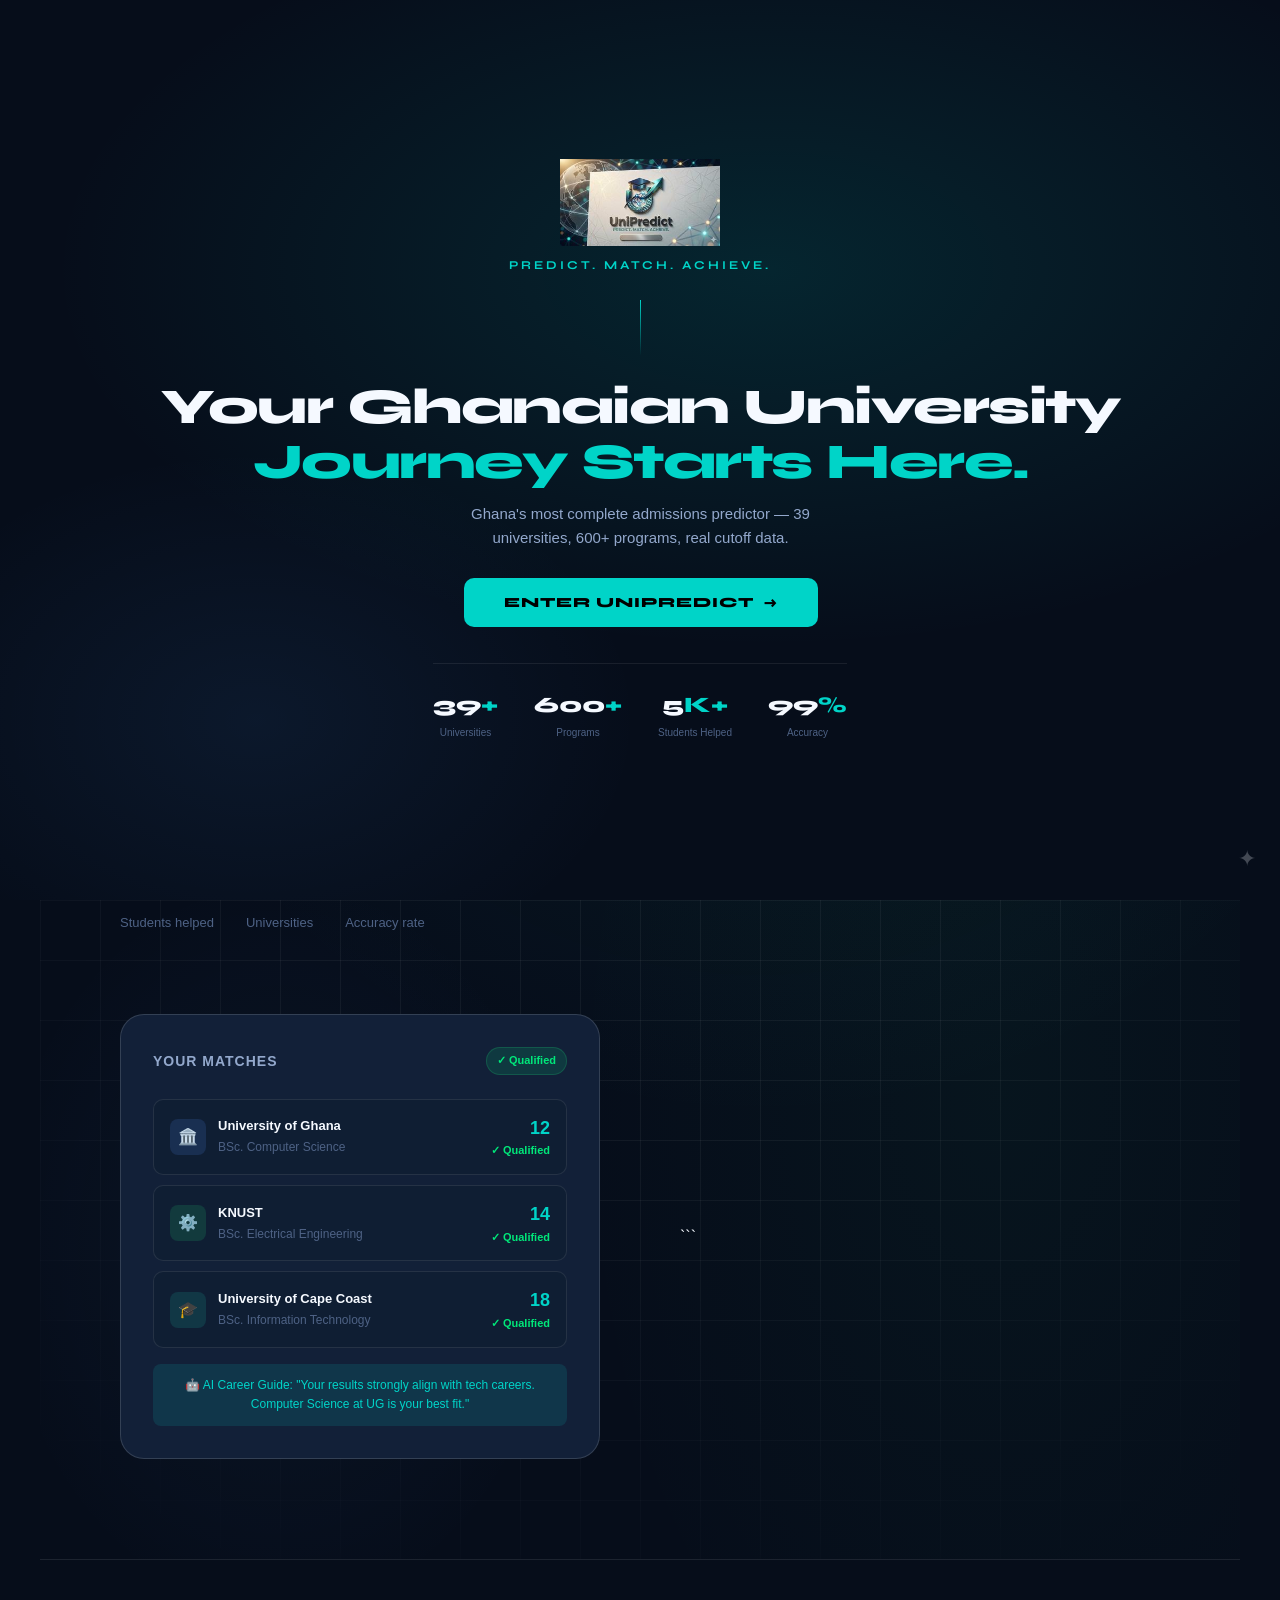
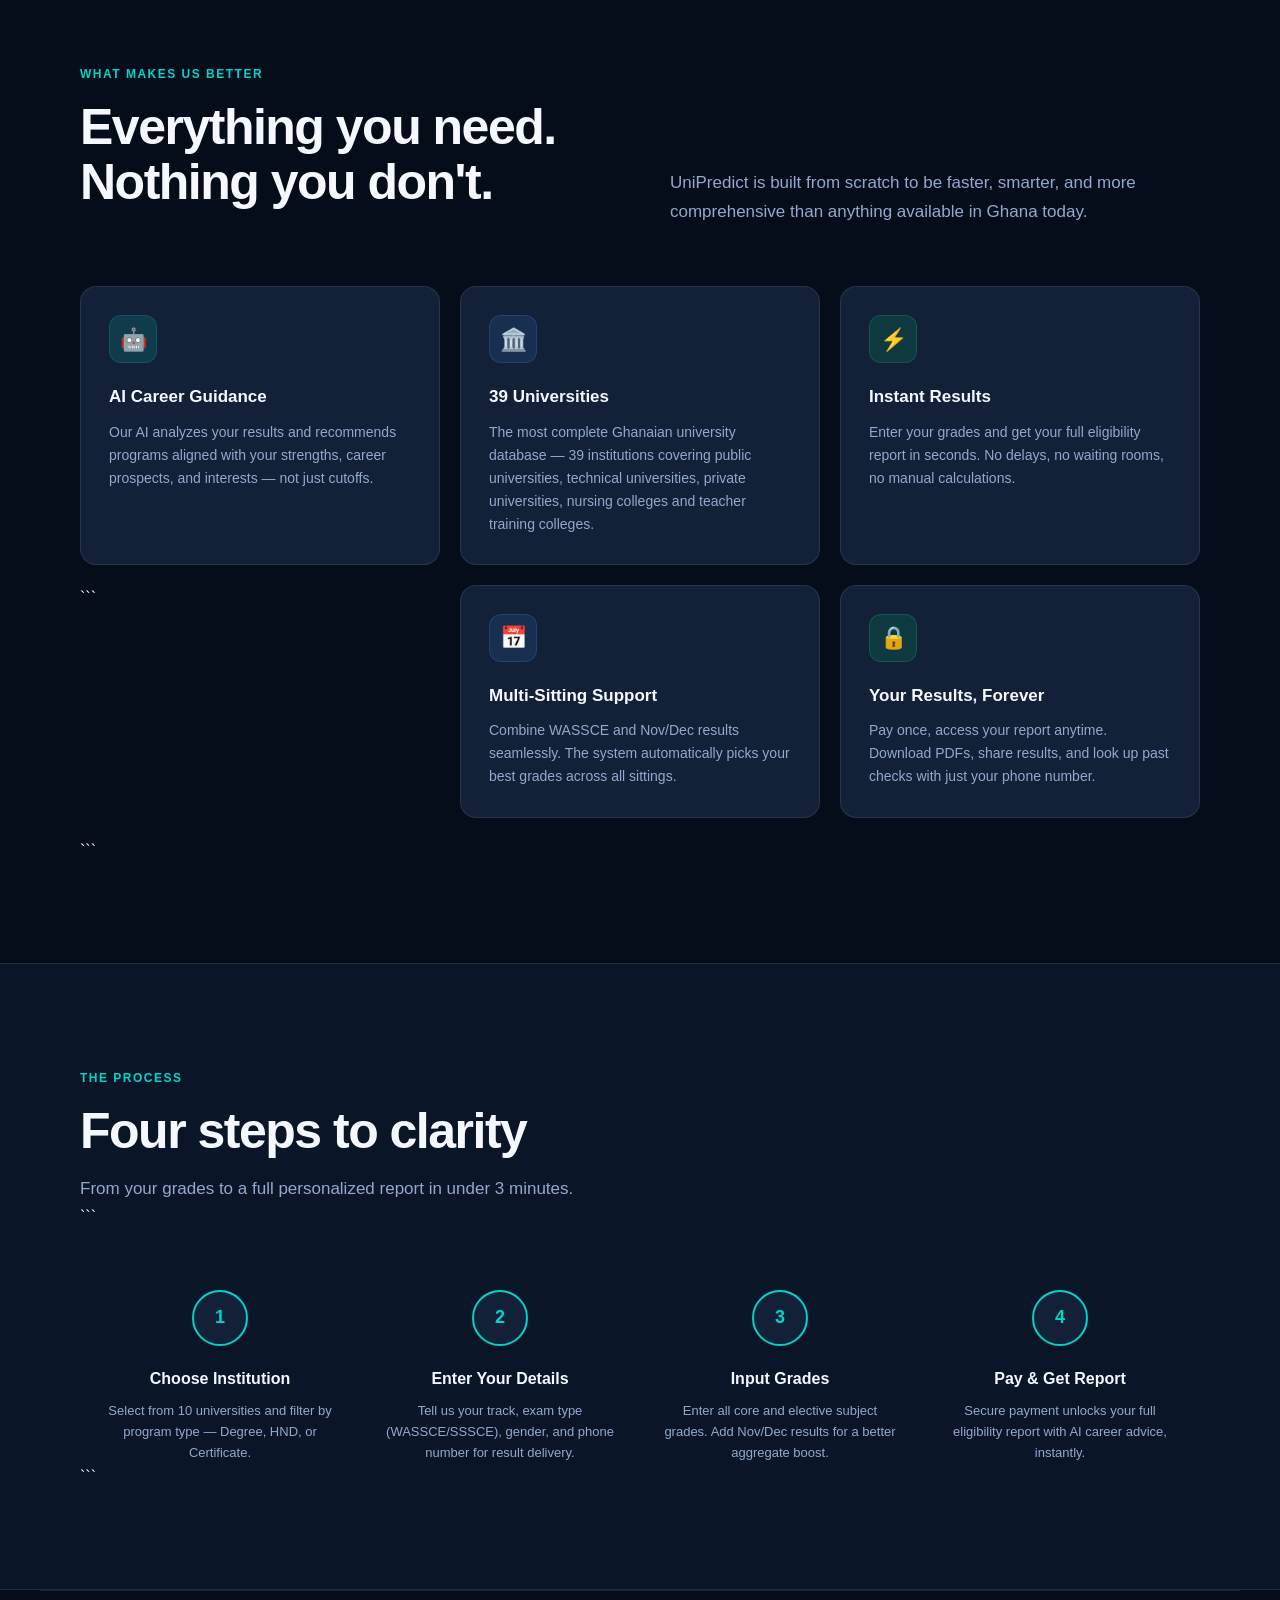
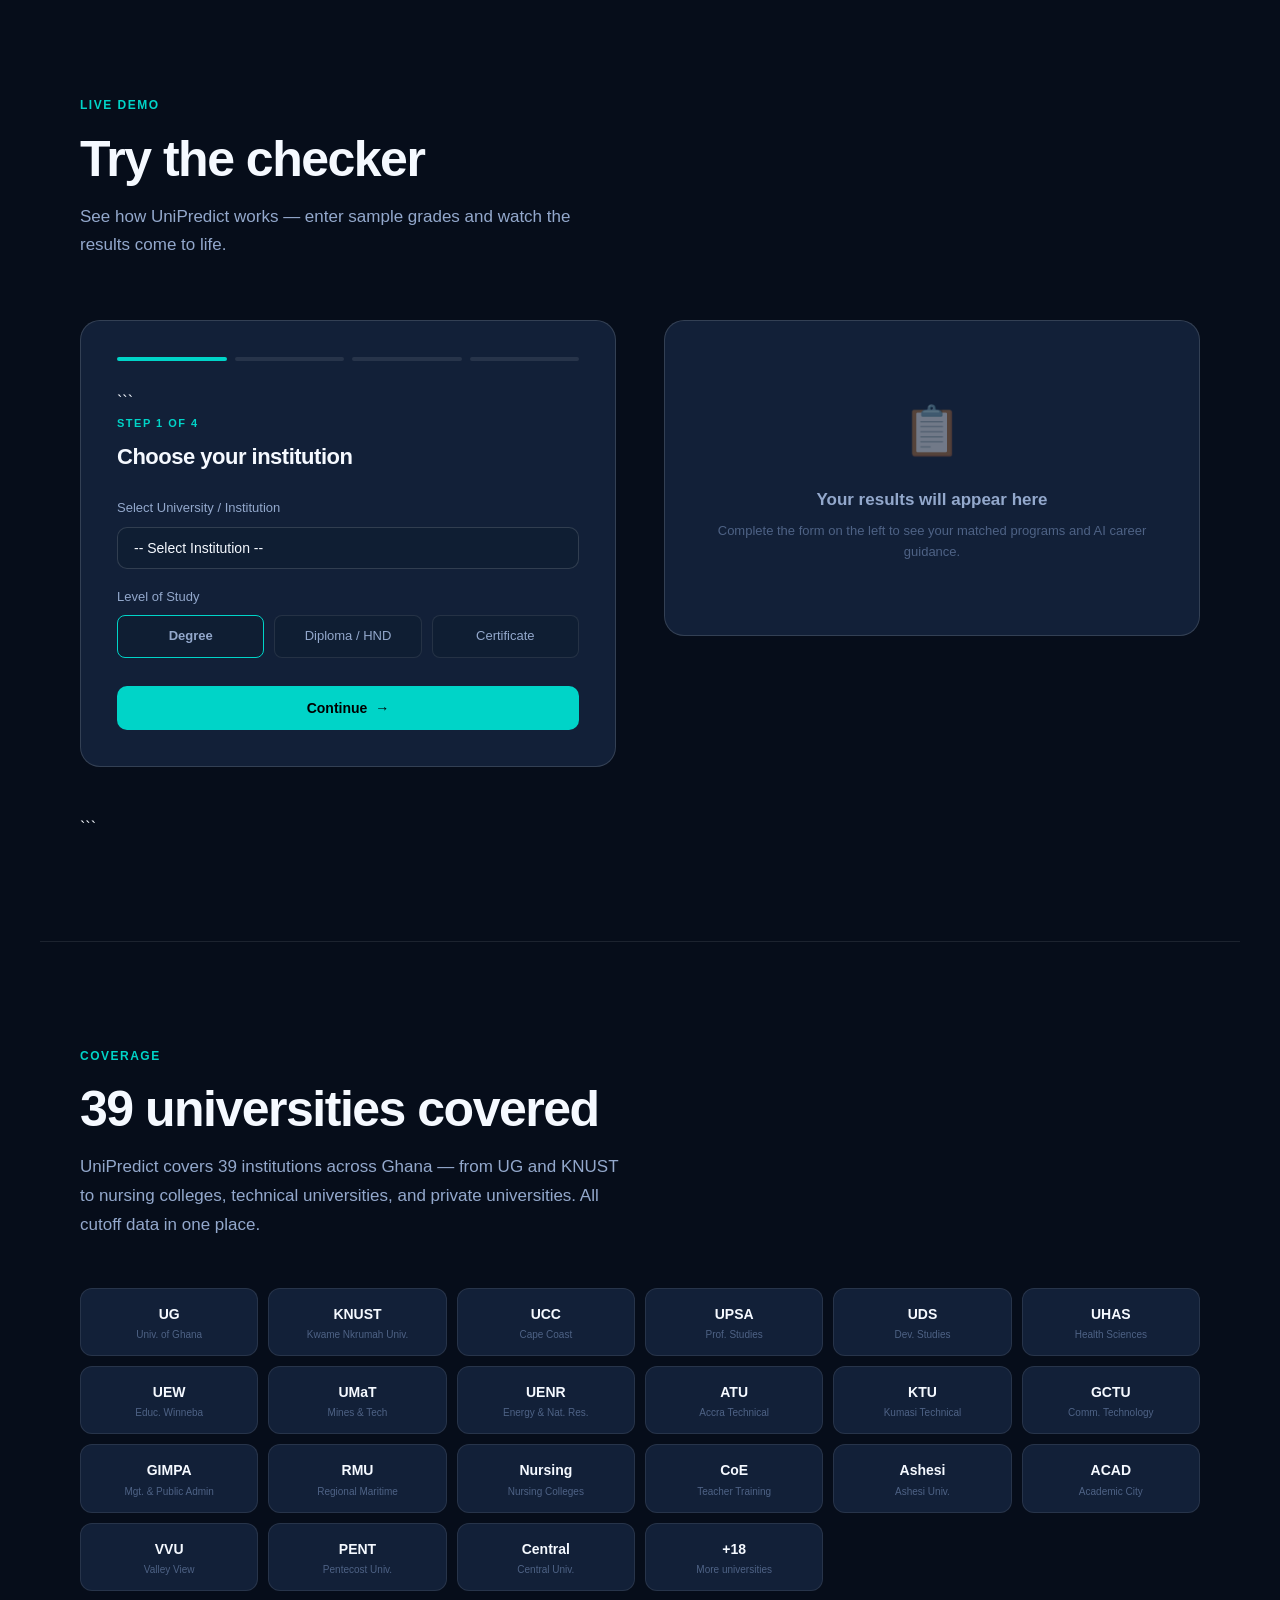
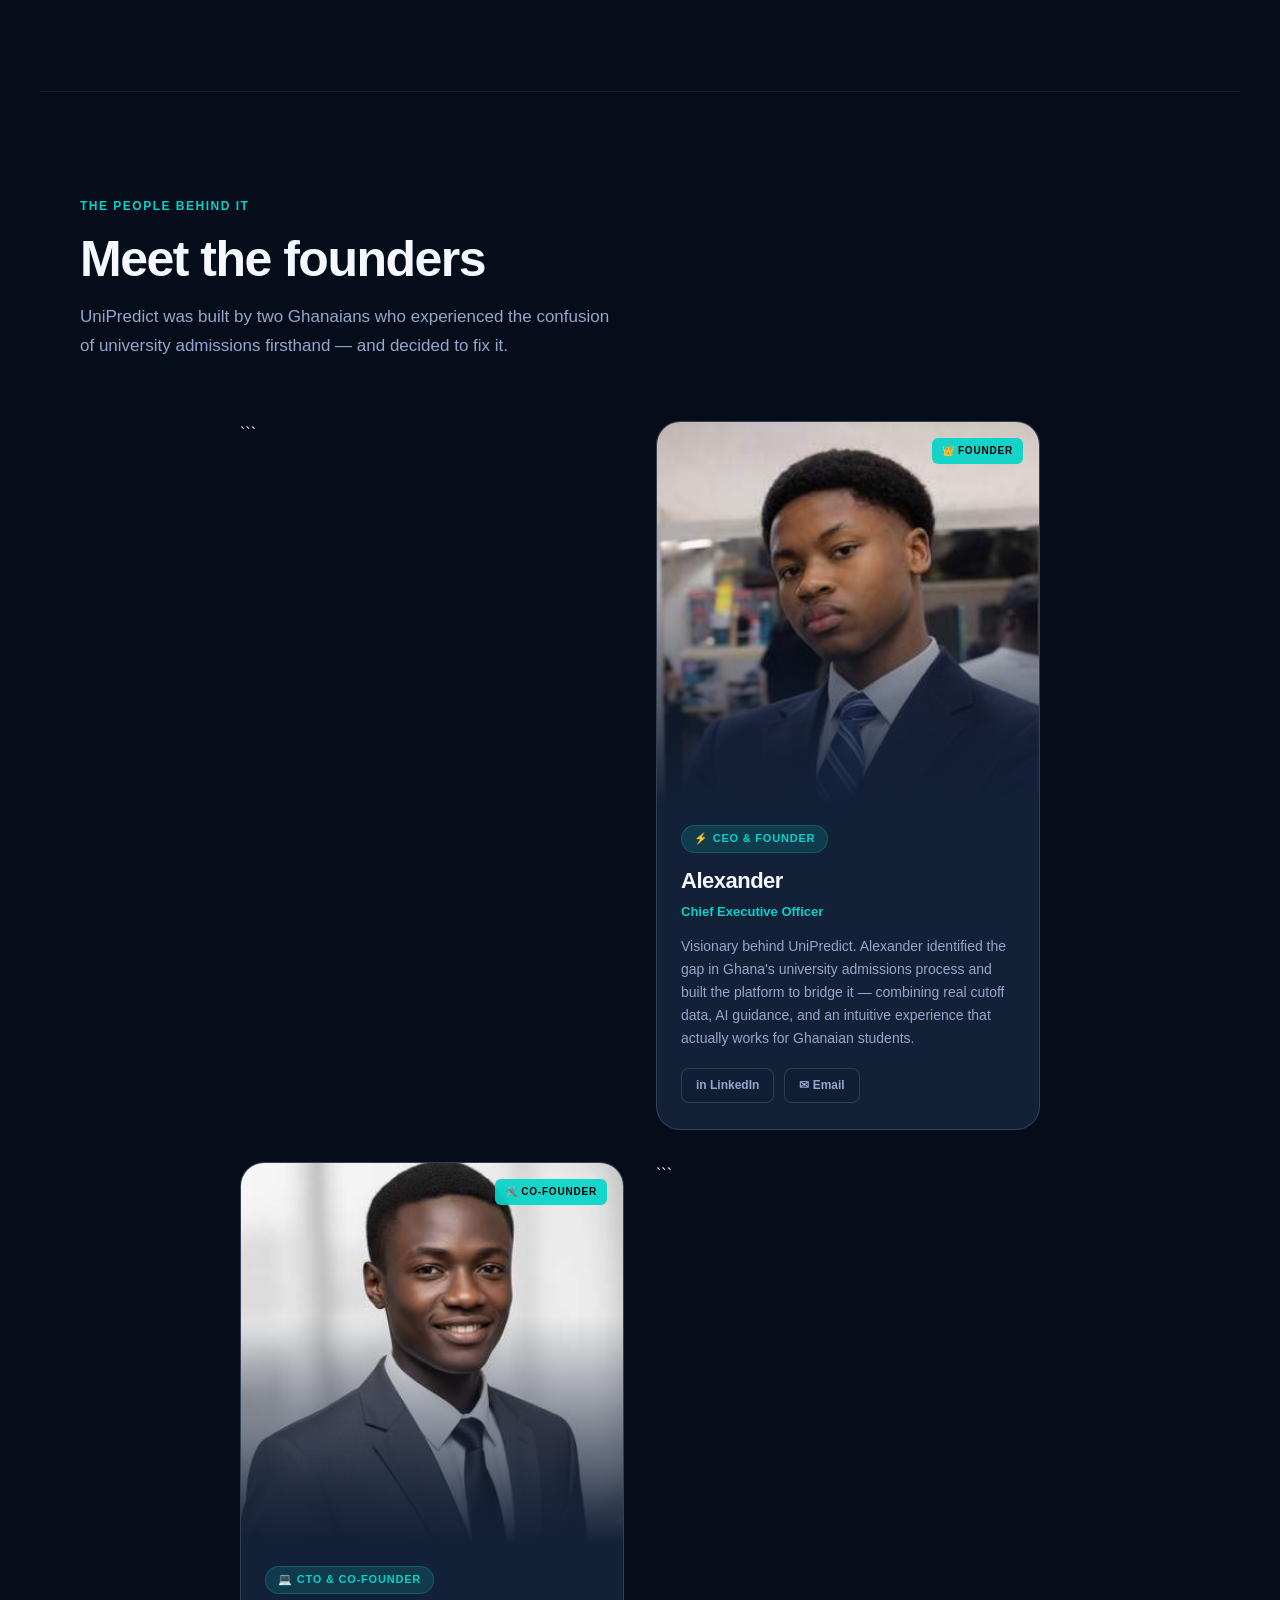
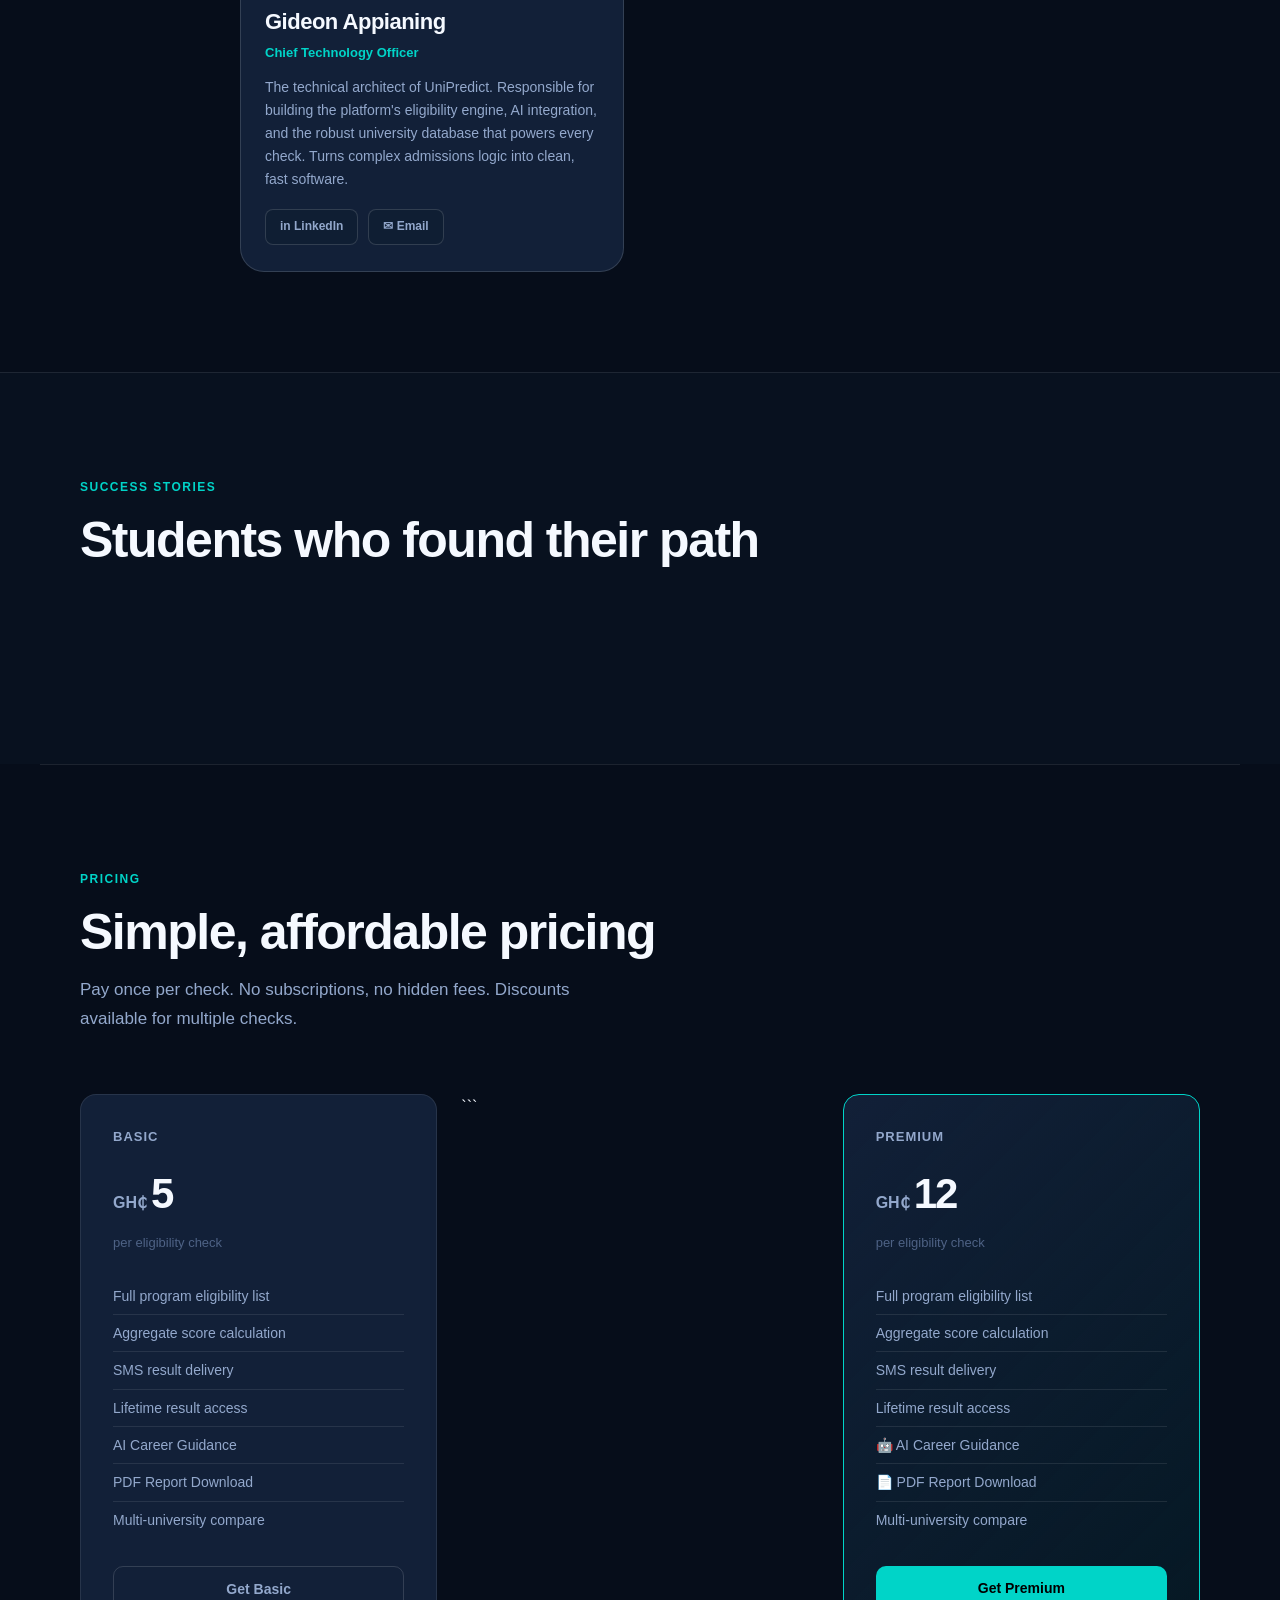
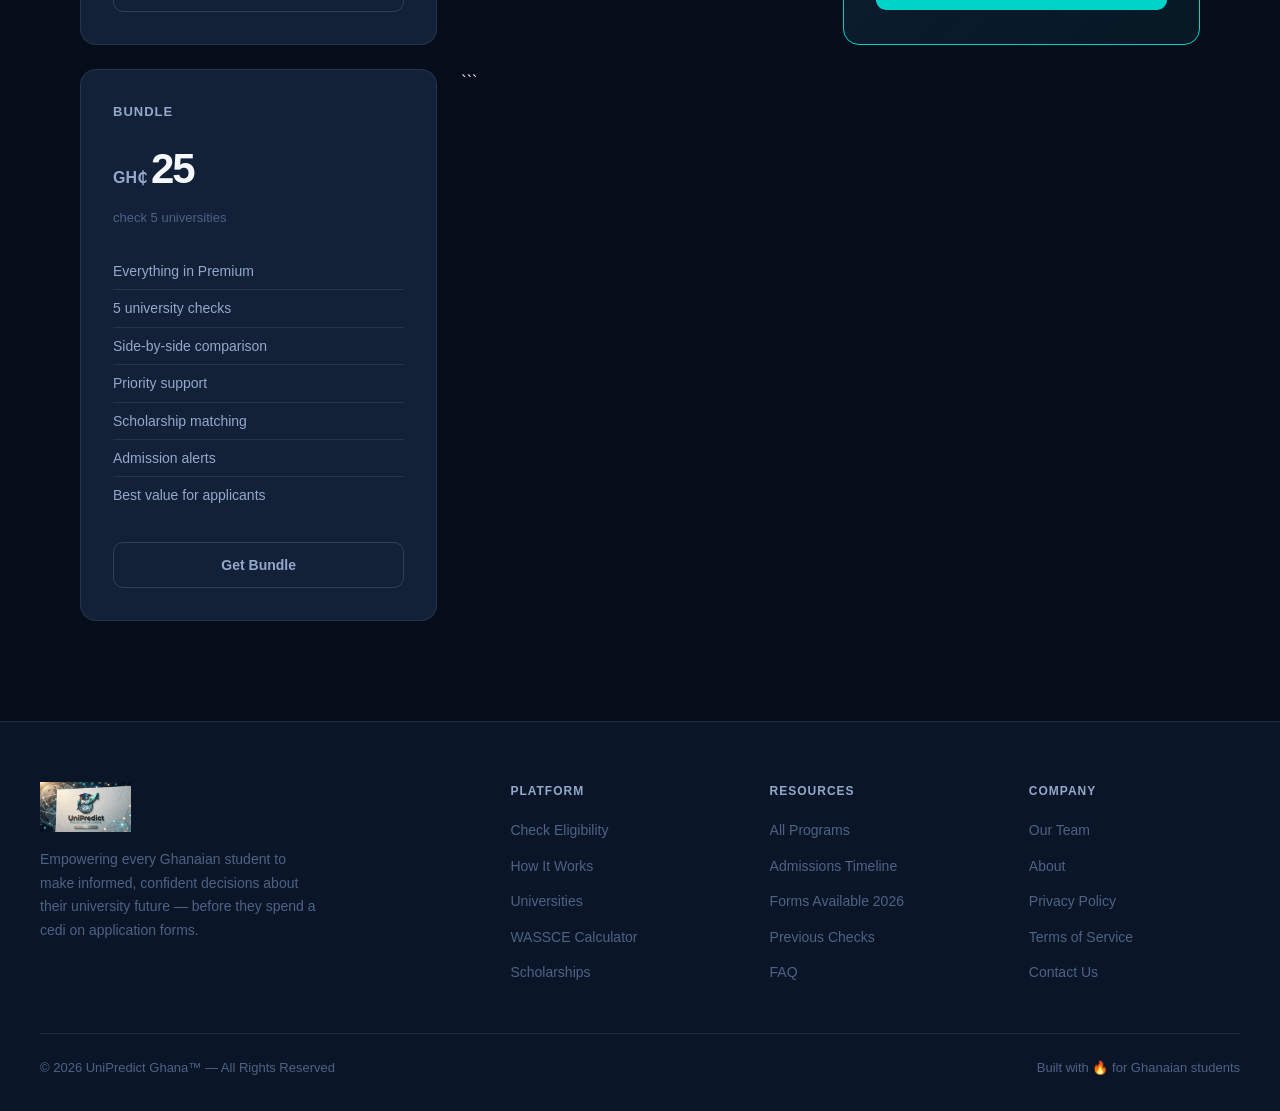
==== index.html @ b777f96a "Create index.html" ====
<!DOCTYPE html>

<html lang="en">
<head>
<meta charset="UTF-8">
<meta name="viewport" content="width=device-width, initial-scale=1.0">
<title>UniPredict Ghana — Know Before You Apply</title>
<link rel="preconnect" href="https://fonts.googleapis.com">
<link href="https://fonts.googleapis.com/css2?family=Syne:wght@400;600;700;800&family=DM+Sans:ital,wght@0,300;0,400;0,500;1,300&display=swap" rel="stylesheet">
<style>
  :root {
    --bg: #060d1a;
    --bg2: #0a1628;
    --bg3: #0f1e33;
    --surface: #122038;
    --surface2: #172843;
    --border: rgba(255,255,255,0.09);
    --border2: rgba(255,255,255,0.14);
    --teal: #00d4c8;
    --teal2: #00b8ad;
    --teal-dim: rgba(0,212,200,0.15);
    --teal-glow: rgba(0,212,200,0.30);
    --green: #00e87a;
    --green-dim: rgba(0,232,122,0.12);
    --red: #ff3355;
    --red-dim: rgba(255,51,85,0.12);
    --text: #f5f9ff;
    --text2: #93a8cc;
    --text3: #4e6285;
    --accent: #4d9fff;
    --accent-dim: rgba(77,159,255,0.12);
    --radius: 16px;
    --radius-sm: 10px;
  }

*, *::before, *::after { box-sizing: border-box; margin: 0; padding: 0; }

html { scroll-behavior: smooth; }

body {
background: #060d1a;
color: #f5f9ff;
font-family: ‘DM Sans’, sans-serif;
font-size: 16px;
line-height: 1.6;
overflow-x: hidden;
}

h1,h2,h3,h4,h5 {
font-family: ‘Syne’, sans-serif;
line-height: 1.15;
}

/* ─── NOISE OVERLAY ─── */
body::before {
content: ‘’;
position: fixed;
inset: 0;
background-image: url(“data:image/svg+xml,%3Csvg viewBox=‘0 0 256 256’ xmlns=‘http://www.w3.org/2000/svg’%3E%3Cfilter id=‘noise’%3E%3CfeTurbulence type=‘fractalNoise’ baseFrequency=‘0.9’ numOctaves=‘4’ stitchTiles=‘stitch’/%3E%3C/filter%3E%3Crect width=‘100%25’ height=‘100%25’ filter=‘url(%23noise)’ opacity=‘0.04’/%3E%3C/svg%3E”);
pointer-events: none;
z-index: 9999;
opacity: 0.4;
}

/* ─── NAV ─── */
nav {
position: fixed;
top: 0; left: 0; right: 0;
z-index: 100;
display: flex;
align-items: center;
justify-content: space-between;
padding: 18px 40px;
background: #0a1422;
-webkit-backdrop-filter: blur(20px); backdrop-filter: blur(20px);
border-bottom: 1px solid rgba(255,255,255,0.09);
}

.nav-logo {
display: flex;
align-items: center;
gap: 10px;
text-decoration: none;
}

.logo-mark {
width: 36px; height: 36px;
background: #00d4c8;
border-radius: 10px;
display: flex; align-items: center; justify-content: center;
font-family: ‘Syne’, sans-serif;
font-weight: 800;
font-size: 16px;
color: #000;
flex-shrink: 0;
}

.logo-text {
font-family: ‘Syne’, sans-serif;
font-weight: 700;
font-size: 18px;
color: #f5f9ff;
letter-spacing: -0.3px;
}

.logo-text span { color: #00d4c8; }

.nav-links {
display: flex;
align-items: center;
gap: 32px;
list-style: none;
}

.nav-links a {
color: #93a8cc;
text-decoration: none;
font-size: 14px;
font-weight: 500;
transition: color 0.2s;
}

.nav-links a:hover { color: #f5f9ff; }

.nav-cta {
background: #00d4c8;
color: #000 !important;
padding: 10px 22px;
border-radius: 8px;
font-weight: 600 !important;
font-size: 14px !important;
transition: background 0.2s, transform 0.15s !important;
}

.nav-cta:hover { background: #00b8ad !important; transform: translateY(-1px); }

/* ─── TICKER ─── */
.ticker {
position: fixed;
top: 73px; left: 0; right: 0;
z-index: 99;
background: #00d4c8;
color: #000;
font-size: 12px;
font-weight: 600;
letter-spacing: 0.3px;
overflow: hidden;
height: 32px;
display: flex;
align-items: center;
}

.ticker-inner {
display: flex;
gap: 0;
animation: ticker 30s linear infinite;
white-space: nowrap;
}

.ticker-inner span {
padding: 0 20px;
display: inline-flex;
align-items: center;
gap: 12px;
}

.ticker-inner span::after {
content: ‘◆’;
opacity: 0.4;
}

@keyframes ticker {
from { transform: translateX(0); }
to { transform: translateX(-50%); }
}

/* ─── HERO ─── */
.hero {
min-height: 100vh;
padding-top: 140px;
padding-bottom: 100px;
display: flex;
align-items: center;
position: relative;
overflow: hidden;
}

.hero-bg {
position: absolute;
inset: 0;
background:
radial-gradient(ellipse 80% 60% at 60% 30%, rgba(29,191,176,0.08) 0%, transparent 70%),
radial-gradient(ellipse 40% 40% at 20% 80%, rgba(79,143,255,0.06) 0%, transparent 60%),
radial-gradient(ellipse 60% 80% at 80% 70%, rgba(34,212,122,0.04) 0%, transparent 60%);
}

/* grid lines */
.hero-grid {
position: absolute;
inset: 0;
background-image:
linear-gradient(rgba(255,255,255,0.05) 1px, transparent 1px),
linear-gradient(90deg, rgba(255,255,255,0.05) 1px, transparent 1px);
background-size: 60px 60px;
mask-image: radial-gradient(ellipse 80% 60% at 50% 50%, black 40%, transparent 100%);
}

.hero-content {
position: relative;
z-index: 2;
max-width: 1200px;
margin: 0 auto;
padding: 0 40px;
display: grid;
grid-template-columns: 1fr 1fr;
gap: 80px;
align-items: center;
}

.hero-badge {
display: inline-flex;
align-items: center;
gap: 8px;
background: rgba(0,212,200,0.15);
border: 1px solid rgba(29,191,176,0.3);
border-radius: 100px;
padding: 6px 14px;
font-size: 12px;
font-weight: 600;
color: #00d4c8;
margin-bottom: 24px;
letter-spacing: 0.5px;
text-transform: uppercase;
}

.hero-badge::before {
content: ‘’;
width: 6px; height: 6px;
background: #00d4c8;
border-radius: 50%;
animation: pulse 2s infinite;
}

@keyframes pulse {
0%,100% { opacity: 1; transform: scale(1); }
50% { opacity: 0.5; transform: scale(0.8); }
}

.hero-title {
font-size: clamp(42px, 5vw, 68px);
font-weight: 800;
letter-spacing: -2px;
line-height: 1.05;
margin-bottom: 24px;
}

.hero-title .line2 {
color: #00d4c8;
position: relative;
display: inline-block;
}

.hero-title .line2::after {
content: ‘’;
position: absolute;
bottom: -4px; left: 0; right: 0;
height: 3px;
background: linear-gradient(90deg, #00d4c8, transparent);
border-radius: 2px;
}

.hero-subtitle {
font-size: 18px;
color: #93a8cc;
line-height: 1.7;
margin-bottom: 40px;
font-weight: 300;
max-width: 460px;
}

.hero-actions {
display: flex;
gap: 16px;
align-items: center;
flex-wrap: wrap;
}

.btn-primary {
background: #00d4c8;
color: #000;
border: none;
padding: 16px 32px;
border-radius: 10px;
font-family: ‘Syne’, sans-serif;
font-weight: 700;
font-size: 15px;
cursor: pointer;
transition: all 0.2s;
display: inline-flex;
align-items: center;
gap: 8px;
text-decoration: none;
letter-spacing: -0.2px;
}

.btn-primary:hover {
background: #00b8ad;
transform: translateY(-2px);
box-shadow: 0 12px 40px rgba(29,191,176,0.3);
}

.btn-ghost {
background: transparent;
color: #93a8cc;
border: 1px solid rgba(255,255,255,0.14);
padding: 16px 28px;
border-radius: 10px;
font-family: ‘DM Sans’, sans-serif;
font-weight: 500;
font-size: 15px;
cursor: pointer;
transition: all 0.2s;
display: inline-flex;
align-items: center;
gap: 8px;
text-decoration: none;
}

.btn-ghost:hover {
border-color: rgba(255,255,255,0.14);
color: #f5f9ff;
background: #122038;
}

.hero-stats {
display: flex;
gap: 32px;
margin-top: 48px;
padding-top: 40px;
border-top: 1px solid rgba(255,255,255,0.09);
}

.hero-stat-num {
font-family: ‘Syne’, sans-serif;
font-size: 28px;
font-weight: 800;
color: #f5f9ff;
letter-spacing: -1px;
}

.hero-stat-num span { color: #00d4c8; }

.hero-stat-label {
font-size: 13px;
color: #4e6285;
font-weight: 400;
margin-top: 2px;
}

/* ─── HERO CARD ─── */
.hero-card {
background: #122038;
border: 1px solid rgba(255,255,255,0.14);
border-radius: 24px;
padding: 32px;
position: relative;
overflow: hidden;
animation: floatCard 6s ease-in-out infinite;
}

@keyframes floatCard {
0%,100% { transform: translateY(0px); }
50% { transform: translateY(-8px); }
}

.hero-card::before {
content: ‘’;
position: absolute;
top: 0; left: 0; right: 0;
height: 2px;
background: linear-gradient(90deg, #1dbfb0, #1a6fbf, #1dbfb0);
}

.card-header {
display: flex;
align-items: center;
justify-content: space-between;
margin-bottom: 24px;
}

.card-title-sm {
font-family: ‘Syne’, sans-serif;
font-size: 14px;
font-weight: 700;
color: #93a8cc;
text-transform: uppercase;
letter-spacing: 1px;
}

.card-badge {
background: rgba(0,232,122,0.12);
color: #00e87a;
border: 1px solid rgba(34,212,122,0.2);
padding: 4px 10px;
border-radius: 100px;
font-size: 11px;
font-weight: 600;
}

.match-item {
display: flex;
align-items: center;
justify-content: space-between;
padding: 14px 16px;
background: #0f1e33;
border-radius: 10px;
margin-bottom: 10px;
border: 1px solid rgba(255,255,255,0.09);
transition: all 0.2s;
}

.match-item:hover { border-color: rgba(255,255,255,0.14); background: #172843; }

.match-left {
display: flex;
align-items: center;
gap: 12px;
}

.match-icon {
width: 36px; height: 36px;
border-radius: 8px;
display: flex;
align-items: center;
justify-content: center;
font-size: 16px;
flex-shrink: 0;
}

.match-icon.ug { background: rgba(79,143,255,0.15); }
.match-icon.knust { background: rgba(34,212,122,0.15); }
.match-icon.ucc { background: rgba(29,191,176,0.15); }

.match-name {
font-family: ‘Syne’, sans-serif;
font-size: 13px;
font-weight: 700;
color: #f5f9ff;
}

.match-prog {
font-size: 12px;
color: #4e6285;
margin-top: 1px;
}

.match-score {
text-align: right;
}

.match-agg {
font-family: ‘Syne’, sans-serif;
font-size: 18px;
font-weight: 800;
color: #00d4c8;
}

.match-status {
font-size: 11px;
color: #00e87a;
font-weight: 600;
}

.card-footer-note {
margin-top: 16px;
padding: 12px;
background: rgba(0,212,200,0.15);
border-radius: 8px;
font-size: 12px;
color: #00d4c8;
text-align: center;
font-weight: 500;
}

/* ─── SECTION SHARED ─── */
section {
padding: 100px 40px;
max-width: 1200px;
margin: 0 auto;
}

.section-tag {
display: inline-flex;
align-items: center;
gap: 6px;
font-size: 12px;
font-weight: 700;
text-transform: uppercase;
letter-spacing: 1.5px;
color: #00d4c8;
margin-bottom: 16px;
}

.section-tag::before {
content: ‘’;
width: 20px;
height: 2px;
background: #00d4c8;
border-radius: 2px;
}

.section-title {
font-size: clamp(32px, 4vw, 50px);
font-weight: 800;
letter-spacing: -1.5px;
margin-bottom: 16px;
line-height: 1.1;
}

.section-sub {
font-size: 17px;
color: #93a8cc;
font-weight: 300;
max-width: 540px;
line-height: 1.7;
}

/* ─── FEATURES ─── */
#features { border-top: 1px solid rgba(255,255,255,0.09); }

.features-header {
display: grid;
grid-template-columns: 1fr 1fr;
gap: 60px;
align-items: end;
margin-bottom: 60px;
}

.features-grid {
display: grid;
grid-template-columns: repeat(3, 1fr);
gap: 20px;
}

.feature-card {
background: #122038;
border: 1px solid rgba(255,255,255,0.09);
border-radius: 16px;
padding: 28px;
transition: all 0.3s;
position: relative;
overflow: hidden;
}

.feature-card::before {
content: ‘’;
position: absolute;
inset: 0;
background: radial-gradient(circle at top left, rgba(0,212,200,0.15), transparent 60%);
opacity: 0;
transition: opacity 0.3s;
}

.feature-card:hover {
border-color: rgba(29,191,176,0.25);
transform: translateY(-4px);
box-shadow: 0 20px 60px rgba(0,0,0,0.4);
}

.feature-card:hover::before { opacity: 1; }

.feature-icon {
width: 48px; height: 48px;
border-radius: 12px;
display: flex;
align-items: center;
justify-content: center;
font-size: 22px;
margin-bottom: 20px;
position: relative;
z-index: 1;
}

.fi-gold { background: rgba(0,212,200,0.15); border: 1px solid rgba(29,191,176,0.2); }
.fi-blue { background: rgba(77,159,255,0.12); border: 1px solid rgba(79,143,255,0.2); }
.fi-green { background: rgba(0,232,122,0.12); border: 1px solid rgba(34,212,122,0.2); }

.feature-title {
font-family: ‘Syne’, sans-serif;
font-size: 17px;
font-weight: 700;
margin-bottom: 10px;
position: relative;
z-index: 1;
}

.feature-desc {
font-size: 14px;
color: #93a8cc;
line-height: 1.65;
position: relative;
z-index: 1;
}

/* ─── HOW IT WORKS ─── */
#how {
background: #0a1628;
max-width: 100%;
padding: 100px 0;
border-top: 1px solid rgba(255,255,255,0.09);
border-bottom: 1px solid rgba(255,255,255,0.09);
}

#how .inner {
max-width: 1200px;
margin: 0 auto;
padding: 0 40px;
}

.steps {
display: grid;
grid-template-columns: repeat(4, 1fr);
gap: 0;
margin-top: 60px;
position: relative;
}

.steps::before {
content: ‘’;
position: absolute;
top: 28px;
left: calc(12.5% + 20px);
right: calc(12.5% + 20px);
height: 1px;
background: linear-gradient(90deg, #1dbfb0, #1a6fbf, #1dbfb0);
opacity: 0.4;
}

.step {
text-align: center;
padding: 0 20px;
position: relative;
}

.step-num {
width: 56px; height: 56px;
border-radius: 50%;
background: #122038;
border: 2px solid #00d4c8;
display: flex;
align-items: center;
justify-content: center;
font-family: ‘Syne’, sans-serif;
font-weight: 800;
font-size: 18px;
color: #00d4c8;
margin: 0 auto 20px;
position: relative;
z-index: 2;
}

.step-title {
font-family: ‘Syne’, sans-serif;
font-size: 16px;
font-weight: 700;
margin-bottom: 10px;
}

.step-desc {
font-size: 13px;
color: #93a8cc;
line-height: 1.6;
}

/* ─── CHECKER TOOL ─── */
#checker {
border-top: 1px solid rgba(255,255,255,0.09);
}

.checker-wrap {
display: grid;
grid-template-columns: 1fr 1fr;
gap: 48px;
margin-top: 60px;
align-items: start;
}

.checker-form {
background: #122038;
border: 1px solid rgba(255,255,255,0.14);
border-radius: 20px;
padding: 36px;
position: relative;
overflow: hidden;
}

.checker-form::before {
content: ‘’;
position: absolute;
top: 0; left: 0; right: 0;
height: 2px;
background: linear-gradient(90deg, #00d4c8, #4d9fff);
}

.form-step-indicator {
display: flex;
gap: 8px;
margin-bottom: 28px;
}

.fsi-dot {
height: 4px;
border-radius: 2px;
flex: 1;
background: rgba(255,255,255,0.09);
transition: background 0.3s;
}

.fsi-dot.active { background: #00d4c8; }
.fsi-dot.done { background: rgba(29,191,176,0.4); }

.form-step { display: none; }
.form-step.active { display: block; }

.step-label {
font-family: ‘Syne’, sans-serif;
font-size: 11px;
font-weight: 700;
text-transform: uppercase;
letter-spacing: 1.5px;
color: #00d4c8;
margin-bottom: 6px;
}

.step-heading {
font-family: ‘Syne’, sans-serif;
font-size: 22px;
font-weight: 800;
letter-spacing: -0.5px;
margin-bottom: 24px;
}

.form-group {
margin-bottom: 18px;
}

.form-label {
display: block;
font-size: 13px;
font-weight: 500;
color: #93a8cc;
margin-bottom: 8px;
}

.form-select, .form-input {
width: 100%;
background: #0f1e33;
border: 1px solid rgba(255,255,255,0.14);
border-radius: 10px;
padding: 12px 16px;
color: #f5f9ff;
font-family: ‘DM Sans’, sans-serif;
font-size: 14px;
transition: border-color 0.2s;
appearance: none;
-webkit-appearance: none;
}

.form-select:focus, .form-input:focus {
outline: none;
border-color: #00d4c8;
box-shadow: 0 0 0 3px rgba(0,212,200,0.15);
}

.form-select option { background: #0a1628; }

.select-wrap {
position: relative;
}

.select-wrap::after {
content: ‘▾’;
position: absolute;
right: 14px;
top: 50%;
transform: translateY(-50%);
color: #4e6285;
pointer-events: none;
font-size: 12px;
}

.grades-grid {
display: grid;
grid-template-columns: 1fr 1fr;
gap: 12px;
}

.grade-item label {
font-size: 12px;
color: #4e6285;
display: block;
margin-bottom: 5px;
}

.radio-group {
display: flex;
gap: 10px;
}

.radio-btn {
flex: 1;
padding: 10px;
background: #0f1e33;
border: 1px solid rgba(255,255,255,0.09);
border-radius: 8px;
text-align: center;
font-size: 13px;
color: #93a8cc;
cursor: pointer;
transition: all 0.2s;
font-weight: 500;
}

.radio-btn.selected {
background: rgba(0,212,200,0.15);
border-color: #00d4c8;
color: #00d4c8;
font-weight: 600;
}

.form-nav {
display: flex;
gap: 12px;
margin-top: 28px;
}

.btn-next {
flex: 1;
background: #00d4c8;
color: #000;
border: none;
padding: 14px;
border-radius: 10px;
font-family: ‘Syne’, sans-serif;
font-weight: 700;
font-size: 14px;
cursor: pointer;
transition: all 0.2s;
display: flex;
align-items: center;
justify-content: center;
gap: 8px;
}

.btn-next:hover { background: #00b8ad; transform: translateY(-1px); }

.btn-back-sm {
background: #172843;
color: #93a8cc;
border: 1px solid rgba(255,255,255,0.09);
padding: 14px 20px;
border-radius: 10px;
font-family: ‘DM Sans’, sans-serif;
font-weight: 500;
font-size: 14px;
cursor: pointer;
transition: all 0.2s;
}

.btn-back-sm:hover { color: #f5f9ff; }

/* ─── RESULTS PANEL ─── */
.results-panel {
background: #122038;
border: 1px solid rgba(255,255,255,0.14);
border-radius: 20px;
padding: 32px;
height: fit-content;
position: sticky;
top: 130px;
}

.results-placeholder {
text-align: center;
padding: 40px 20px;
}

.results-placeholder .rp-icon {
font-size: 48px;
display: block;
margin-bottom: 16px;
opacity: 0.4;
}

.rp-title {
font-family: ‘Syne’, sans-serif;
font-size: 17px;
font-weight: 700;
color: #93a8cc;
margin-bottom: 8px;
}

.rp-sub {
font-size: 13px;
color: #4e6285;
}

.results-content { display: none; }

.result-header {
display: flex;
align-items: center;
justify-content: space-between;
margin-bottom: 20px;
padding-bottom: 16px;
border-bottom: 1px solid rgba(255,255,255,0.09);
}

.result-agg-box {
background: rgba(0,212,200,0.15);
border: 1px solid rgba(29,191,176,0.25);
border-radius: 12px;
padding: 10px 16px;
text-align: center;
}

.agg-num {
font-family: ‘Syne’, sans-serif;
font-size: 28px;
font-weight: 800;
color: #00d4c8;
line-height: 1;
}

.agg-label {
font-size: 10px;
color: #00d4c8;
opacity: 0.7;
font-weight: 600;
text-transform: uppercase;
letter-spacing: 0.5px;
margin-top: 2px;
}

.result-title-block .rt-uni {
font-family: ‘Syne’, sans-serif;
font-size: 16px;
font-weight: 700;
}

.result-title-block .rt-sub {
font-size: 12px;
color: #4e6285;
margin-top: 2px;
}

.program-list { list-style: none; }

.program-item {
display: flex;
align-items: center;
justify-content: space-between;
padding: 12px 14px;
border-radius: 10px;
margin-bottom: 8px;
background: #0f1e33;
border: 1px solid rgba(255,255,255,0.09);
transition: all 0.2s;
}

.program-item:hover { border-color: rgba(255,255,255,0.14); }

.pi-name {
font-size: 13px;
font-weight: 500;
color: #f5f9ff;
}

.pi-cut {
font-size: 11px;
color: #4e6285;
margin-top: 2px;
}

.pi-note {
font-size: 11px;
color: #4d9fff;
margin-top: 3px;
}

.pi-badge {
font-size: 11px;
font-weight: 700;
padding: 3px 8px;
border-radius: 6px;
white-space: nowrap;
}

.pi-badge.qualify {
background: rgba(0,232,122,0.12);
color: #00e87a;
border: 1px solid rgba(34,212,122,0.2);
}

.pi-badge.borderline {
background: rgba(29,191,176,0.1);
color: #00d4c8;
border: 1px solid rgba(29,191,176,0.2);
}

.ai-advice {
margin-top: 20px;
padding: 16px;
background: linear-gradient(135deg, rgba(79,143,255,0.08), rgba(34,212,122,0.06));
border: 1px solid rgba(79,143,255,0.15);
border-radius: 12px;
}

.ai-advice-header {
display: flex;
align-items: center;
gap: 8px;
font-family: ‘Syne’, sans-serif;
font-size: 12px;
font-weight: 700;
color: #4d9fff;
text-transform: uppercase;
letter-spacing: 0.8px;
margin-bottom: 10px;
}

.ai-advice-text {
font-size: 13px;
color: #93a8cc;
line-height: 1.6;
}

.loading-indicator {
display: none;
align-items: center;
gap: 10px;
padding: 16px;
background: #0f1e33;
border-radius: 10px;
margin-bottom: 16px;
font-size: 13px;
color: #93a8cc;
}

.loading-indicator.show { display: flex; }

.spinner {
width: 18px; height: 18px;
border: 2px solid rgba(255,255,255,0.09);
border-top-color: #00d4c8;
border-radius: 50%;
animation: spin 0.8s linear infinite;
flex-shrink: 0;
}

@keyframes spin { to { transform: rotate(360deg); } }

/* ─── UNIVERSITIES ─── */
#universities { border-top: 1px solid rgba(255,255,255,0.09); }

.uni-scroll {
display: grid;
grid-template-columns: repeat(6, 1fr);
gap: 10px;
margin-top: 48px;
}

.uni-chip {
background: #122038;
border: 1px solid rgba(255,255,255,0.09);
border-radius: 12px;
padding: 14px 12px;
text-align: center;
transition: all 0.2s;
cursor: pointer;
}

.uni-chip:hover {
border-color: #00d4c8;
background: rgba(0,212,200,0.15);
transform: translateY(-2px);
}

.uni-chip-abbr {
font-family: ‘Syne’, sans-serif;
font-size: 14px;
font-weight: 800;
color: #f5f9ff;
display: block;
}

.uni-chip-name {
font-size: 10px;
color: #4e6285;
margin-top: 3px;
line-height: 1.3;
display: block;
}

/* ─── TESTIMONIALS ─── */
#testimonials {
background: #0a1628;
max-width: 100%;
padding: 100px 0;
border-top: 1px solid rgba(255,255,255,0.09);
overflow: hidden;
}

#testimonials .inner {
max-width: 1200px;
margin: 0 auto;
padding: 0 40px;
}

.testi-track {
display: flex;
gap: 20px;
margin-top: 48px;
animation: scrollTrack 25s linear infinite;
width: max-content;
}

.testi-track:hover { animation-play-state: paused; }

@keyframes scrollTrack {
from { transform: translateX(0); }
to { transform: translateX(-50%); }
}

.testi-card {
background: #122038;
border: 1px solid rgba(255,255,255,0.09);
border-radius: 16px;
padding: 24px;
width: 300px;
flex-shrink: 0;
transition: border-color 0.2s;
}

.testi-card:hover { border-color: rgba(255,255,255,0.14); }

.testi-top {
display: flex;
align-items: center;
gap: 12px;
margin-bottom: 14px;
}

.testi-avatar {
width: 40px; height: 40px;
border-radius: 50%;
display: flex;
align-items: center;
justify-content: center;
font-family: ‘Syne’, sans-serif;
font-weight: 800;
font-size: 15px;
flex-shrink: 0;
}

.testi-name {
font-family: ‘Syne’, sans-serif;
font-size: 14px;
font-weight: 700;
}

.testi-school {
font-size: 12px;
color: #4e6285;
margin-top: 1px;
}

.testi-quote {
font-size: 13px;
color: #93a8cc;
line-height: 1.65;
font-style: italic;
margin-bottom: 14px;
}

.testi-footer {
display: flex;
align-items: center;
justify-content: space-between;
}

.testi-program {
font-size: 12px;
color: #00e87a;
font-weight: 600;
}

.testi-agg {
font-family: ‘Syne’, sans-serif;
font-size: 13px;
font-weight: 700;
color: #00d4c8;
}

/* ─── PRICING ─── */
#pricing { border-top: 1px solid rgba(255,255,255,0.09); }

.pricing-grid {
display: grid;
grid-template-columns: repeat(3, 1fr);
gap: 24px;
margin-top: 60px;
}

.pricing-card {
background: #122038;
border: 1px solid rgba(255,255,255,0.09);
border-radius: 16px;
padding: 32px;
position: relative;
transition: all 0.3s;
}

.pricing-card:hover {
transform: translateY(-4px);
box-shadow: 0 20px 60px rgba(0,0,0,0.4);
}

.pricing-card.featured {
border-color: #00d4c8;
background: linear-gradient(135deg, #122038, rgba(29,191,176,0.04));
}

.pricing-card.featured::before {
content: ‘MOST POPULAR’;
position: absolute;
top: -12px; left: 50%; transform: translateX(-50%);
background: #00d4c8;
color: #000;
font-size: 10px;
font-weight: 800;
letter-spacing: 1px;
padding: 4px 14px;
border-radius: 100px;
font-family: ‘Syne’, sans-serif;
}

.plan-name {
font-family: ‘Syne’, sans-serif;
font-size: 13px;
font-weight: 700;
text-transform: uppercase;
letter-spacing: 1px;
color: #93a8cc;
margin-bottom: 12px;
}

.plan-price {
display: flex;
align-items: baseline;
gap: 4px;
margin-bottom: 6px;
}

.plan-currency {
font-size: 16px;
font-weight: 600;
color: #93a8cc;
}

.plan-amount {
font-family: ‘Syne’, sans-serif;
font-size: 42px;
font-weight: 800;
color: #f5f9ff;
letter-spacing: -2px;
}

.plan-period {
font-size: 13px;
color: #4e6285;
margin-bottom: 24px;
}

.plan-features {
list-style: none;
margin-bottom: 28px;
}

.plan-features li {
display: flex;
align-items: center;
gap: 10px;
font-size: 14px;
color: #93a8cc;
padding: 7px 0;
border-bottom: 1px solid rgba(255,255,255,0.09);
}

.plan-features li:last-child { border-bottom: none; }

.plan-features li::before {
content: ‘✓’;
color: #00e87a;
font-weight: 700;
font-size: 13px;
flex-shrink: 0;
}

.plan-features li.disabled::before {
content: ‘×’;
color: #4e6285;
}

.plan-features li.disabled { color: #4e6285; }

.btn-plan {
width: 100%;
padding: 14px;
border-radius: 10px;
font-family: ‘Syne’, sans-serif;
font-weight: 700;
font-size: 14px;
cursor: pointer;
transition: all 0.2s;
border: none;
}

.btn-plan-featured {
background: #00d4c8;
color: #000;
}

.btn-plan-featured:hover { background: #00b8ad; transform: translateY(-1px); }

.btn-plan-outline {
background: transparent;
color: #93a8cc;
border: 1px solid rgba(255,255,255,0.14) !important;
}

.btn-plan-outline:hover { color: #f5f9ff; background: #172843; }

/* ─── USSD ─── */
.ussd-banner {
background: linear-gradient(135deg, #122038 0%, rgba(29,191,176,0.06) 100%);
border: 1px solid rgba(29,191,176,0.2);
border-radius: 20px;
padding: 40px;
display: flex;
align-items: center;
justify-content: space-between;
gap: 40px;
margin-top: 60px;
}

.ussd-left .ussd-label {
font-size: 12px;
font-weight: 700;
text-transform: uppercase;
letter-spacing: 1px;
color: #00d4c8;
margin-bottom: 10px;
}

.ussd-title {
font-family: ‘Syne’, sans-serif;
font-size: 24px;
font-weight: 800;
letter-spacing: -0.5px;
margin-bottom: 8px;
}

.ussd-desc {
font-size: 14px;
color: #93a8cc;
}

.ussd-code {
background: #0f1e33;
border: 2px solid #00d4c8;
border-radius: 14px;
padding: 20px 32px;
text-align: center;
flex-shrink: 0;
}

.ussd-num {
font-family: ‘Syne’, sans-serif;
font-size: 28px;
font-weight: 800;
color: #00d4c8;
letter-spacing: 2px;
}

.ussd-hint {
font-size: 11px;
color: #4e6285;
margin-top: 4px;
}

/* ─── FOOTER ─── */
footer {
background: #0a1628;
border-top: 1px solid rgba(255,255,255,0.09);
padding: 60px 40px 32px;
max-width: 100%;
}

footer .inner {
max-width: 1200px;
margin: 0 auto;
}

.footer-top {
display: grid;
grid-template-columns: 2fr 1fr 1fr 1fr;
gap: 48px;
padding-bottom: 48px;
border-bottom: 1px solid rgba(255,255,255,0.09);
}

.footer-brand p {
font-size: 14px;
color: #4e6285;
line-height: 1.7;
margin-top: 16px;
max-width: 280px;
}

.footer-col-title {
font-family: ‘Syne’, sans-serif;
font-size: 12px;
font-weight: 700;
text-transform: uppercase;
letter-spacing: 1px;
color: #93a8cc;
margin-bottom: 16px;
}

.footer-links {
list-style: none;
display: flex;
flex-direction: column;
gap: 10px;
}

.footer-links a {
color: #4e6285;
text-decoration: none;
font-size: 14px;
transition: color 0.2s;
}

.footer-links a:hover { color: #f5f9ff; }

.footer-bottom {
display: flex;
align-items: center;
justify-content: space-between;
padding-top: 24px;
font-size: 13px;
color: #4e6285;
}

.footer-bottom a { color: #4e6285; text-decoration: none; }
.footer-bottom a:hover { color: #00d4c8; }

/* ─── MOBILE NAV HIDDEN ─── */
.nav-mobile { display: none; }

/* ─── ANIMATIONS ─── */
@keyframes fadeUp {
from { opacity: 0; transform: translateY(30px); }
to { opacity: 1; transform: translateY(0); }
}

.fade-up { animation: fadeUp 0.7s ease both; }
.fade-up-d1 { animation-delay: 0.1s; }
.fade-up-d2 { animation-delay: 0.2s; }
.fade-up-d3 { animation-delay: 0.3s; }
.fade-up-d4 { animation-delay: 0.4s; }

/* ─── RESPONSIVE ─── */
@media (max-width: 900px) {
nav { padding: 16px 20px; }
.nav-links { display: none; }

```
.hero-content {
  grid-template-columns: 1fr;
  padding: 0 20px;
  gap: 40px;
}

.hero-card { display: none; }

.features-header { grid-template-columns: 1fr; gap: 20px; }
.features-grid { grid-template-columns: 1fr 1fr; }

.steps { grid-template-columns: 1fr 1fr; gap: 32px; }
.steps::before { display: none; }

.checker-wrap { grid-template-columns: 1fr; }
.results-panel { position: static; }

.uni-scroll { grid-template-columns: repeat(3, 1fr); }

.pricing-grid { grid-template-columns: 1fr; }
.footer-top { grid-template-columns: 1fr 1fr; }

.ussd-banner { flex-direction: column; text-align: center; }

section { padding: 60px 20px; }
#how .inner { padding: 0 20px; }
#testimonials .inner { padding: 0 20px; }
footer { padding: 40px 20px 24px; }
footer .inner { padding: 0; }
```

}

@media (max-width: 500px) {
.features-grid { grid-template-columns: 1fr; }
.steps { grid-template-columns: 1fr; }
.uni-scroll { grid-template-columns: repeat(2, 1fr); }
.footer-top { grid-template-columns: 1fr; }
.hero-stats { flex-direction: column; gap: 16px; }
}

/* ─── TEAM SECTION ─── */
#team {
border-top: 1px solid rgba(255,255,255,0.09);
}

.team-grid {
display: grid;
grid-template-columns: 1fr 1fr;
gap: 32px;
margin-top: 60px;
max-width: 800px;
margin-left: auto;
margin-right: auto;
}

.team-card {
background: #122038;
border: 1px solid rgba(255,255,255,0.14);
border-radius: 24px;
overflow: hidden;
position: relative;
transition: all 0.3s;
}

.team-card:hover {
transform: translateY(-6px);
box-shadow: 0 24px 60px rgba(0,0,0,0.5);
border-color: rgba(29,191,176,0.3);
}

.team-card::before {
content: ‘’;
position: absolute;
top: 0; left: 0; right: 0;
height: 3px;
background: linear-gradient(90deg, #1dbfb0, #1a6fbf);
z-index: 2;
}

.team-photo-wrap {
position: relative;
width: 100%;
aspect-ratio: 1 / 1;
overflow: hidden;
}

.team-photo {
width: 100%;
height: 100%;
object-fit: cover;
object-position: center top;
display: block;
transition: transform 0.4s ease;
}

.team-card:hover .team-photo {
transform: scale(1.04);
}

.team-photo-overlay {
position: absolute;
bottom: 0; left: 0; right: 0;
height: 60%;
background: linear-gradient(to top, #122038 0%, transparent 100%);
pointer-events: none;
}

.team-info {
padding: 20px 24px 26px;
}

.team-role-badge {
display: inline-flex;
align-items: center;
gap: 6px;
background: rgba(0,212,200,0.15);
border: 1px solid rgba(29,191,176,0.25);
border-radius: 100px;
padding: 4px 12px;
font-size: 11px;
font-weight: 700;
color: #00d4c8;
text-transform: uppercase;
letter-spacing: 0.8px;
margin-bottom: 10px;
}

.team-name {
font-family: ‘Syne’, sans-serif;
font-size: 22px;
font-weight: 800;
letter-spacing: -0.5px;
color: #f5f9ff;
margin-bottom: 4px;
}

.team-title {
font-size: 13px;
color: #00d4c8;
font-weight: 600;
margin-bottom: 12px;
}

.team-bio {
font-size: 14px;
color: #93a8cc;
line-height: 1.65;
margin-bottom: 18px;
}

.team-socials {
display: flex;
gap: 10px;
}

.team-social-btn {
display: inline-flex;
align-items: center;
gap: 6px;
background: #0f1e33;
border: 1px solid rgba(255,255,255,0.14);
border-radius: 8px;
padding: 7px 14px;
font-size: 12px;
font-weight: 600;
color: #93a8cc;
text-decoration: none;
transition: all 0.2s;
cursor: pointer;
}

.team-social-btn:hover {
color: #00d4c8;
border-color: rgba(29,191,176,0.3);
background: rgba(0,212,200,0.15);
}

.founder-badge {
position: absolute;
top: 16px;
right: 16px;
background: rgba(29,191,176,0.9);
-webkit-backdrop-filter: blur(8px); backdrop-filter: blur(8px);
color: #000;
font-family: ‘Syne’, sans-serif;
font-size: 10px;
font-weight: 800;
text-transform: uppercase;
letter-spacing: 0.8px;
padding: 5px 10px;
border-radius: 6px;
z-index: 3;
}

@media (max-width: 600px) {
.team-grid { grid-template-columns: 1fr; max-width: 400px; }
}

.form-select optgroup {
background: #0a1628;
color: #93a8cc;
font-size: 11px;
font-weight: 700;
text-transform: uppercase;
letter-spacing: 0.5px;
padding: 4px 0;
}

/* ─── GITHUB PAGES COLOR SAFETY ─── */
/* All explicit — no rgba backgrounds that could render white */

body { background-color: #060d1a !important; color: #f5f9ff !important; }

nav { background-color: #0a1422 !important; }

#how, #how .inner { background-color: #0a1628 !important; }

#testimonials, #testimonials .inner { background-color: #08111f !important; }

section { background-color: #060d1a !important; }

.feature-card { background-color: #122038 !important; }
.pricing-card { background-color: #122038 !important; }
.team-card { background-color: #122038 !important; }
.testi-card { background-color: #122038 !important; }
.checker-form { background-color: #122038 !important; }
.results-panel { background-color: #122038 !important; }
.hero-card { background-color: #122038 !important; }
.match-item { background-color: #0f1e33 !important; }
.program-item { background-color: #0f1e33 !important; }
.form-select, .form-input { background-color: #0f1e33 !important; color: #f5f9ff !important; }
.radio-btn { background-color: #0f1e33 !important; color: #93a8cc !important; }
.step { color: #f5f9ff !important; }
.step-desc { color: #93a8cc !important; }
.section-title { color: #f5f9ff !important; }
.section-sub { color: #93a8cc !important; }
.footer-links a { color: #4e6285 !important; }
.footer-links a:hover { color: #f5f9ff !important; }
.footer-bottom { color: #4e6285 !important; }
.hero-stat-label { color: #4e6285 !important; }
.feature-desc { color: #93a8cc !important; }
.feature-title { color: #f5f9ff !important; }
.match-name { color: #f5f9ff !important; }
.match-prog { color: #4e6285 !important; }
.pi-name { color: #f5f9ff !important; }
.pi-cut { color: #4e6285 !important; }
.step-heading { color: #f5f9ff !important; }
.form-label { color: #93a8cc !important; }
.plan-amount { color: #f5f9ff !important; }
.plan-period { color: #4e6285 !important; }
.plan-features li { color: #93a8cc !important; }
.rp-title { color: #93a8cc !important; }
.rp-sub { color: #4e6285 !important; }
.agg-num { color: #00d4c8 !important; }
.agg-label { color: #00d4c8 !important; }
.pi-badge.qualify { background-color: rgba(0,232,122,0.12) !important; color: #00e87a !important; }
.pi-badge.borderline { background-color: rgba(0,212,200,0.12) !important; color: #00d4c8 !important; }
.result-agg-box { background-color: rgba(0,212,200,0.12) !important; }
.ai-advice { background: linear-gradient(135deg, rgba(77,159,255,0.1), rgba(0,232,122,0.07)) !important; }
.ai-advice-header { color: #4d9fff !important; }
.ai-advice-text { color: #93a8cc !important; }
.uni-chip { background-color: #122038 !important; }
.uni-chip-abbr { color: #f5f9ff !important; }
.uni-chip-name { color: #4e6285 !important; }
.uni-chip:hover { background-color: rgba(0,212,200,0.15) !important; }
.testi-name { color: #f5f9ff !important; }
.testi-school { color: #4e6285 !important; }
.testi-quote { color: #93a8cc !important; }
.testi-prog { color: #00e87a !important; }
.testi-agg { color: #00d4c8 !important; }
.team-name { color: #f5f9ff !important; }
.team-title { color: #00d4c8 !important; }
.team-bio { color: #93a8cc !important; }
.pricing-card.featured { background: linear-gradient(135deg, #122038, rgba(0,212,200,0.06)) !important; border-color: #00d4c8 !important; }
.btn-next { background-color: #00d4c8 !important; color: #000 !important; }
.btn-primary { background-color: #00d4c8 !important; color: #000 !important; }
.nav-cta { background-color: #00d4c8 !important; color: #000 !important; }
.btn-plan-featured { background-color: #00d4c8 !important; color: #000 !important; }
.logo-mark { background-color: #00d4c8 !important; color: #000 !important; }
.hero-badge { background-color: rgba(0,212,200,0.15) !important; color: #00d4c8 !important; }
.hero-badge::before { background-color: #00d4c8 !important; }
.section-tag { color: #00d4c8 !important; }
.section-tag::before { background-color: #00d4c8 !important; }
.step-num { border-color: #00d4c8 !important; color: #00d4c8 !important; background-color: #122038 !important; }
.fsi-dot.active { background-color: #00d4c8 !important; }
.step-label { color: #00d4c8 !important; }
.match-agg { color: #00d4c8 !important; }
.hero-stat-num span { color: #00d4c8 !important; }
.match-status { color: #00e87a !important; }
.card-badge { background-color: rgba(0,232,122,0.12) !important; color: #00e87a !important; }
.card-footer-note { background-color: rgba(0,212,200,0.12) !important; color: #00d4c8 !important; }
.sqc-num { color: #00e87a !important; }
.result-title-block .rt-uni { color: #f5f9ff !important; }
.result-title-block .rt-sub { color: #4e6285 !important; }
.hero-title .line2 { color: #00d4c8 !important; }
.results-placeholder .rp-icon { opacity: 0.4; }
.loading-indicator { background-color: #0f1e33 !important; color: #93a8cc !important; }
.footer-brand p { color: #4e6285 !important; }
.footer-col-title { color: #93a8cc !important; }
.btn-back-sm { background-color: #172843 !important; color: #93a8cc !important; }
.btn-ghost { color: #93a8cc !important; border-color: rgba(255,255,255,0.14) !important; }
.ussd-num { color: #00d4c8 !important; }
.ussd-title { color: #f5f9ff !important; }
.ussd-desc { color: #93a8cc !important; }
.ussd-hint { color: #4e6285 !important; }
.plan-name { color: #93a8cc !important; }
.hero-subtitle { color: #93a8cc !important; }
.hero-stat-num { color: #f5f9ff !important; }
.team-role-badge { background-color: rgba(0,212,200,0.15) !important; color: #00d4c8 !important; }
.founder-badge { background-color: rgba(0,212,200,0.9) !important; color: #000 !important; }
.sqc-label { color: #4e6285 !important; }
.pi-note { color: #4d9fff !important; }

/* ─── SPLASH SCREEN ─── */
#splash-screen {
position: fixed;
inset: 0;
z-index: 99999;
background: #060d1a;
display: flex;
flex-direction: column;
align-items: center;
justify-content: center;
gap: 0;
transition: opacity 0.6s ease, transform 0.6s ease;
}

#splash-screen.hiding {
opacity: 0;
transform: scale(1.04);
pointer-events: none;
}

.splash-bg {
position: absolute;
inset: 0;
background:
radial-gradient(ellipse 80% 60% at 60% 30%, rgba(0,212,200,0.12) 0%, transparent 70%),
radial-gradient(ellipse 50% 50% at 20% 80%, rgba(77,159,255,0.08) 0%, transparent 60%);
}

.splash-logo-wrap {
position: relative;
z-index: 2;
display: flex;
flex-direction: column;
align-items: center;
gap: 0;
animation: splashLogoIn 0.9s cubic-bezier(0.16, 1, 0.3, 1) both;
}

@keyframes splashLogoIn {
from { opacity: 0; transform: translateY(30px) scale(0.9); }
to   { opacity: 1; transform: translateY(0) scale(1); }
}

.splash-logo-img {
width: 180px;
height: auto;
object-fit: contain;
margin-bottom: -8px;
}

.splash-tagline {
font-family: ‘Syne’, sans-serif;
font-size: 13px;
font-weight: 700;
letter-spacing: 3px;
text-transform: uppercase;
color: #00d4c8;
margin-top: 8px;
animation: splashLogoIn 0.9s 0.15s cubic-bezier(0.16, 1, 0.3, 1) both;
}

.splash-divider {
width: 1px;
height: 60px;
background: linear-gradient(to bottom, #00d4c8, transparent);
margin: 28px 0;
position: relative;
z-index: 2;
animation: splashDivIn 0.8s 0.3s ease both;
}

@keyframes splashDivIn {
from { opacity: 0; height: 0; }
to   { opacity: 1; height: 60px; }
}

.splash-headline {
position: relative;
z-index: 2;
text-align: center;
animation: splashLogoIn 0.9s 0.35s cubic-bezier(0.16, 1, 0.3, 1) both;
}

.splash-headline h1 {
font-family: ‘Syne’, sans-serif;
font-size: clamp(28px, 5vw, 52px);
font-weight: 800;
letter-spacing: -1.5px;
color: #f5f9ff;
line-height: 1.1;
margin-bottom: 12px;
}

.splash-headline h1 span { color: #00d4c8; }

.splash-headline p {
font-size: 15px;
color: #93a8cc;
font-weight: 300;
max-width: 360px;
margin: 0 auto 32px;
line-height: 1.6;
}

.splash-enter-btn {
display: inline-flex;
align-items: center;
gap: 10px;
background: #00d4c8;
color: #000;
font-family: ‘Syne’, sans-serif;
font-weight: 800;
font-size: 14px;
letter-spacing: 1px;
text-transform: uppercase;
padding: 16px 40px;
border-radius: 10px;
border: none;
cursor: pointer;
transition: all 0.2s;
animation: splashBtnIn 0.9s 0.55s cubic-bezier(0.16, 1, 0.3, 1) both;
}

@keyframes splashBtnIn {
from { opacity: 0; transform: translateY(16px); }
to   { opacity: 1; transform: translateY(0); }
}

.splash-enter-btn:hover {
background: #00b8ad;
transform: translateY(-2px);
box-shadow: 0 12px 40px rgba(0,212,200,0.35);
}

.splash-stats {
position: relative;
z-index: 2;
display: flex;
gap: 40px;
margin-top: 40px;
padding-top: 28px;
border-top: 1px solid rgba(255,255,255,0.08);
animation: splashLogoIn 0.9s 0.65s cubic-bezier(0.16, 1, 0.3, 1) both;
}

.splash-stat-num {
font-family: ‘Syne’, sans-serif;
font-size: 24px;
font-weight: 800;
color: #f5f9ff;
letter-spacing: -1px;
text-align: center;
}

.splash-stat-num span { color: #00d4c8; }
.splash-stat-label { font-size: 11px; color: #4e6285; margin-top: 2px; text-align: center; }

.splash-corner-star {
position: absolute;
bottom: 28px;
right: 28px;
font-size: 24px;
opacity: 0.3;
z-index: 2;
}

</style>
</head>
<body>

<!-- ══ SPLASH SCREEN ══ -->

<div id="splash-screen" style="position:fixed;inset:0;z-index:99999;background:#060d1a;display:flex;flex-direction:column;align-items:center;justify-content:center;transition:opacity 0.6s ease, transform 0.6s ease;">
  <div style="position:absolute;inset:0;background:radial-gradient(ellipse 80% 60% at 60% 30%, rgba(0,212,200,0.12) 0%, transparent 70%), radial-gradient(ellipse 50% 50% at 20% 80%, rgba(77,159,255,0.08) 0%, transparent 60%);"></div>

  <!-- Logo -->

  <div style="position:relative;z-index:2;display:flex;flex-direction:column;align-items:center;animation:splashIn 0.9s cubic-bezier(0.16,1,0.3,1) both;">
    <img src="[data-uri]" alt="UniPredict" style="width:160px;height:auto;object-fit:contain;margin-bottom:4px;">
    <div style="font-family:'Syne',sans-serif;font-size:12px;font-weight:700;letter-spacing:3px;text-transform:uppercase;color:#00d4c8;margin-top:6px;">PREDICT. MATCH. ACHIEVE.</div>
  </div>

  <!-- Divider -->

  <div style="position:relative;z-index:2;width:1px;height:56px;background:linear-gradient(to bottom,#00d4c8,transparent);margin:24px 0;animation:splashIn 0.9s 0.2s cubic-bezier(0.16,1,0.3,1) both;"></div>

  <!-- Headline + CTA -->

  <div style="position:relative;z-index:2;text-align:center;padding:0 24px;animation:splashIn 0.9s 0.3s cubic-bezier(0.16,1,0.3,1) both;">
    <h1 style="font-family:'Syne',sans-serif;font-size:clamp(26px,5vw,50px);font-weight:800;letter-spacing:-1.5px;color:#f5f9ff;line-height:1.1;margin-bottom:12px;">Your Ghanaian University<br><span style="color:#00d4c8;">Journey Starts Here.</span></h1>
    <p style="font-size:15px;color:#93a8cc;font-weight:300;max-width:360px;margin:0 auto 28px;line-height:1.6;">Ghana's most complete admissions predictor — 39 universities, 600+ programs, real cutoff data.</p>
    <button onclick="dismissSplash()" style="display:inline-flex;align-items:center;gap:10px;background:#00d4c8;color:#000;font-family:'Syne',sans-serif;font-weight:800;font-size:14px;letter-spacing:1px;text-transform:uppercase;padding:16px 40px;border-radius:10px;border:none;cursor:pointer;transition:all 0.2s;">
      ENTER UNIPREDICT &nbsp;→
    </button>
  </div>

  <!-- Stats -->

  <div style="position:relative;z-index:2;display:flex;gap:36px;margin-top:36px;padding-top:24px;border-top:1px solid rgba(255,255,255,0.08);animation:splashIn 0.9s 0.5s cubic-bezier(0.16,1,0.3,1) both;">
    <div style="text-align:center;">
      <div style="font-family:'Syne',sans-serif;font-size:22px;font-weight:800;color:#f5f9ff;">39<span style="color:#00d4c8;">+</span></div>
      <div style="font-size:10px;color:#4e6285;margin-top:2px;">Universities</div>
    </div>
    <div style="text-align:center;">
      <div style="font-family:'Syne',sans-serif;font-size:22px;font-weight:800;color:#f5f9ff;">600<span style="color:#00d4c8;">+</span></div>
      <div style="font-size:10px;color:#4e6285;margin-top:2px;">Programs</div>
    </div>
    <div style="text-align:center;">
      <div style="font-family:'Syne',sans-serif;font-size:22px;font-weight:800;color:#f5f9ff;">5<span style="color:#00d4c8;">K+</span></div>
      <div style="font-size:10px;color:#4e6285;margin-top:2px;">Students Helped</div>
    </div>
    <div style="text-align:center;">
      <div style="font-family:'Syne',sans-serif;font-size:22px;font-weight:800;color:#f5f9ff;">99<span style="color:#00d4c8;">%</span></div>
      <div style="font-size:10px;color:#4e6285;margin-top:2px;">Accuracy</div>
    </div>
  </div>

  <!-- Corner star -->

  <div style="position:absolute;bottom:24px;right:24px;font-size:22px;opacity:0.25;z-index:2;">✦</div>
</div>

<style>
@keyframes splashIn {
  from { opacity:0; transform:translateY(24px) scale(0.97); }
  to   { opacity:1; transform:translateY(0) scale(1); }
}
#splash-screen.splash-hiding {
  opacity: 0 !important;
  transform: scale(1.04) !important;
  pointer-events: none !important;
}
</style>

<!-- NAV -->

<nav>
  <a href="#" class="nav-logo">
    <img src="[data-uri]" alt="UniPredict Logo" class="logo-img" style="height:44px;width:auto;object-fit:contain;">
  </a>
  <ul class="nav-links">
    <li><a href="#features">Features</a></li>
    <li><a href="#how">How It Works</a></li>
    <li><a href="#checker">Check Now</a></li>
    <li><a href="#universities" onclick="dismissSplash()">Universities</a></li>
    <li><a href="#team">Team</a></li>
    <li><a href="#pricing">Pricing</a></li>
    <li><a href="#checker" class="nav-cta">Start Checking →</a></li>
  </ul>
</nav>

<!-- TICKER -->

<div class="ticker">
  <div class="ticker-inner" id="tickerInner">
    <span>🎓 Admissions now open — UG, KNUST, UCC, UPSA, Nursing & more</span>

```
<span>🤖 AI-powered career guidance now live on UniPredict</span>
<span>✅ 39 universities covered — full Ghana database</span>
<span>🔥 Nov/Dec results? Add multiple sittings for best aggregate</span>
<span>🎓 Admissions now open — UG, KNUST, UCC, UPSA, Nursing & more</span>

<span>🤖 AI-powered career guidance now live on UniPredict</span>
<span>✅ 39 universities covered — full Ghana database</span>
<span>🔥 Nov/Dec results? Add multiple sittings for best aggregate</span>
```

  </div>
</div>

<!-- HERO -->

<section class="hero" id="home">
  <div class="hero-bg"></div>
  <div class="hero-grid"></div>
  <div class="hero-content">
    <div>
      <div class="hero-badge fade-up">✦ PREDICT. MATCH. ACHIEVE.</div>
      <h1 class="hero-title fade-up fade-up-d1">
        Know Your<br>
        <span class="line2">University Match</span><br>
        Before You Apply
      </h1>
      <p class="hero-subtitle fade-up fade-up-d2">
        Enter your WASSCE results and get an instant, AI-powered breakdown of every program you qualify for across 50+ Ghanaian universities. No surprises. No wasted form fees.
      </p>
      <div class="hero-actions fade-up fade-up-d3">
        <a href="#checker" class="btn-primary">
          Check My Results
          <span>→</span>
        </a>
        <a href="#how" class="btn-ghost">
          <span>▶</span>
          See how it works
        </a>
      </div>
      <div class="hero-stats fade-up fade-up-d4">
        <div>
          <div class="hero-stat-num">5<span>K+</span></div>
          <div class="hero-stat-label">Students helped</div>
        </div>
        <div>
          <div class="hero-stat-num">50<span>+</span></div>
          <div class="hero-stat-label">Universities</div>
        </div>
        <div>
          <div class="hero-stat-num">99<span>%</span></div>
          <div class="hero-stat-label">Accuracy rate</div>
        </div>
      </div>
    </div>

```
<!-- HERO FLOATING CARD -->
<div class="hero-card fade-up fade-up-d2">
  <div class="card-header">
    <span class="card-title-sm">Your Matches</span>
    <span class="card-badge">✓ Qualified</span>
  </div>

  <div class="match-item">
    <div class="match-left">
      <div class="match-icon ug">🏛️</div>
      <div>
        <div class="match-name">University of Ghana</div>
        <div class="match-prog">BSc. Computer Science</div>
      </div>
    </div>
    <div class="match-score">
      <div class="match-agg">12</div>
      <div class="match-status">✓ Qualified</div>
    </div>
  </div>

  <div class="match-item">
    <div class="match-left">
      <div class="match-icon knust">⚙️</div>
      <div>
        <div class="match-name">KNUST</div>
        <div class="match-prog">BSc. Electrical Engineering</div>
      </div>
    </div>
    <div class="match-score">
      <div class="match-agg">14</div>
      <div class="match-status">✓ Qualified</div>
    </div>
  </div>

  <div class="match-item">
    <div class="match-left">
      <div class="match-icon ucc">🎓</div>
      <div>
        <div class="match-name">University of Cape Coast</div>
        <div class="match-prog">BSc. Information Technology</div>
      </div>
    </div>
    <div class="match-score">
      <div class="match-agg">18</div>
      <div class="match-status">✓ Qualified</div>
    </div>
  </div>

  <div class="card-footer-note">
    🤖 AI Career Guide: "Your results strongly align with tech careers. Computer Science at UG is your best fit."
  </div>
</div>
```

  </div>
</section>

<!-- FEATURES -->

<section id="features">
  <div class="features-header">
    <div>
      <div class="section-tag">What Makes Us Better</div>
      <h2 class="section-title">Everything you need.<br>Nothing you don't.</h2>
    </div>
    <p class="section-sub">UniPredict is built from scratch to be faster, smarter, and more comprehensive than anything available in Ghana today.</p>
  </div>

  <div class="features-grid">
    <div class="feature-card">
      <div class="feature-icon fi-gold">🤖</div>
      <div class="feature-title">AI Career Guidance</div>
      <p class="feature-desc">Our AI analyzes your results and recommends programs aligned with your strengths, career prospects, and interests — not just cutoffs.</p>
    </div>
    <div class="feature-card">
      <div class="feature-icon fi-blue">🏛️</div>
      <div class="feature-title">39 Universities</div>
      <p class="feature-desc">The most complete Ghanaian university database — 39 institutions covering public universities, technical universities, private universities, nursing colleges and teacher training colleges.</p>
    </div>
    <div class="feature-card">
      <div class="feature-icon fi-green">⚡</div>
      <div class="feature-title">Instant Results</div>
      <p class="feature-desc">Enter your grades and get your full eligibility report in seconds. No delays, no waiting rooms, no manual calculations.</p>
    </div>

```
<div class="feature-card">
  <div class="feature-icon fi-blue">📅</div>
  <div class="feature-title">Multi-Sitting Support</div>
  <p class="feature-desc">Combine WASSCE and Nov/Dec results seamlessly. The system automatically picks your best grades across all sittings.</p>
</div>
<div class="feature-card">
  <div class="feature-icon fi-green">🔒</div>
  <div class="feature-title">Your Results, Forever</div>
  <p class="feature-desc">Pay once, access your report anytime. Download PDFs, share results, and look up past checks with just your phone number.</p>
</div>
```

  </div>
</section>

<!-- HOW IT WORKS -->

<div id="how">
  <div class="inner">
    <div class="section-tag">The Process</div>
    <h2 class="section-title">Four steps to clarity</h2>
    <p class="section-sub">From your grades to a full personalized report in under 3 minutes.</p>

```
<div class="steps">
  <div class="step">
    <div class="step-num">1</div>
    <div class="step-title">Choose Institution</div>
    <p class="step-desc">Select from 10 universities and filter by program type — Degree, HND, or Certificate.</p>
  </div>
  <div class="step">
    <div class="step-num">2</div>
    <div class="step-title">Enter Your Details</div>
    <p class="step-desc">Tell us your track, exam type (WASSCE/SSSCE), gender, and phone number for result delivery.</p>
  </div>
  <div class="step">
    <div class="step-num">3</div>
    <div class="step-title">Input Grades</div>
    <p class="step-desc">Enter all core and elective subject grades. Add Nov/Dec results for a better aggregate boost.</p>
  </div>
  <div class="step">
    <div class="step-num">4</div>
    <div class="step-title">Pay & Get Report</div>
    <p class="step-desc">Secure payment unlocks your full eligibility report with AI career advice, instantly.</p>
  </div>
</div>
```

  </div>
</div>

<!-- CHECKER TOOL -->

<section id="checker">
  <div class="section-tag">Live Demo</div>
  <h2 class="section-title">Try the checker</h2>
  <p class="section-sub">See how UniPredict works — enter sample grades and watch the results come to life.</p>

  <div class="checker-wrap">
    <!-- FORM -->
    <div class="checker-form">
      <div class="form-step-indicator">
        <div class="fsi-dot active" id="dot0"></div>
        <div class="fsi-dot" id="dot1"></div>
        <div class="fsi-dot" id="dot2"></div>
        <div class="fsi-dot" id="dot3"></div>
      </div>

```
  <!-- STEP 1 -->
  <div class="form-step active" id="step0">
    <div class="step-label">Step 1 of 4</div>
    <div class="step-heading">Choose your institution</div>
    <div class="form-group">
      <label class="form-label">Select University / Institution</label>
      <div class="select-wrap">
        <select class="form-select" id="uniSelect">
          <option value="">-- Select Institution --</option>
          <optgroup label="🏛️ Major Public Universities">
          <option value="UG">University of Ghana (UG) — Legon</option>
          <option value="KNUST">KNUST — Kumasi</option>
          <option value="UCC">University of Cape Coast (UCC)</option>
          <option value="UPSA">University of Professional Studies (UPSA) — Accra</option>
          <option value="UDS">University for Development Studies (UDS) — Tamale</option>
          <option value="UHAS">University of Health & Allied Sciences (UHAS) — Ho</option>
          <option value="UEW">University of Education, Winneba (UEW)</option>
          <option value="UMaT">University of Mines & Technology (UMaT) — Tarkwa</option>
          <option value="UENR">University of Energy & Natural Resources (UENR) — Sunyani</option>
          </optgroup>
          <optgroup label="🔧 Technical Universities">
          <option value="ATU">Accra Technical University (ATU)</option>
          <option value="KTU">Kumasi Technical University (KTU)</option>
          <option value="KOFORIDUA">Koforidua Technical University</option>
          <option value="HTU">Ho Technical University (HTU)</option>
          <option value="STU">Sunyani Technical University (STU)</option>
          <option value="TTU">Tamale Technical University (TTU)</option>
          <option value="CAPE_TECH">Cape Coast Technical University (CCTU)</option>
          <option value="AAMUSTED">AAMUSTED — Mampong/Asante</option>
          </optgroup>
          <optgroup label="🏥 Specialised Universities">
          <option value="GCTU">Ghana Communication Technology University (GCTU)</option>
          <option value="GIJ">University of Media Arts & Communication (UMAC/GIJ)</option>
          <option value="RMU">Regional Maritime University (RMU)</option>
          <option value="GIMPA">GIMPA — Ghana Inst. of Mgt. & Public Admin.</option>
          <option value="NURSING">Public Nursing Training Colleges</option>
          <option value="COE">Colleges of Education (Teacher Training)</option>
          <option value="CKTEDAM">C. K. Tedam University of Technology & Applied Sciences</option>
          <option value="SD_DOMBO">SD Dombo University — UBIDS</option>
          </optgroup>
          <optgroup label="🎓 Private Universities">
          <option value="ASHESI">Ashesi University — Berekuso</option>
          <option value="ACAD_CITY">Academic City University College</option>
          <option value="CENTRAL">Central University</option>
          <option value="VVU">Valley View University (VVU)</option>
          <option value="ALL_NATIONS">All Nations University</option>
          <option value="PENT">Pentecost University</option>
          <option value="PRESBY">Presbyterian University</option>
          <option value="METHODIST">Methodist University</option>
          <option value="CATHOLIC">Catholic University of Ghana</option>
          <option value="WISCONSIN">Wisconsin International University College</option>
          <option value="KAAF">KAAF University College</option>
          <option value="RADFORD">Radford University College</option>
          <option value="CSU">Christian Service University College</option>
          <option value="GBUC">Ghana Baptist University College</option>
          </optgroup>
        </select>
      </div>
    </div>
    <div class="form-group">
      <label class="form-label">Level of Study</label>
      <div class="radio-group">
        <div class="radio-btn selected" onclick="selectRadio(this, 'level')">Degree</div>
        <div class="radio-btn" onclick="selectRadio(this, 'level')">Diploma / HND</div>
        <div class="radio-btn" onclick="selectRadio(this, 'level')">Certificate</div>
      </div>
    </div>
    <div class="form-nav">
      <button class="btn-next" onclick="nextStep(0)">Continue <span>→</span></button>
    </div>
  </div>

  <!-- STEP 2 -->
  <div class="form-step" id="step1">
    <div class="step-label">Step 2 of 4</div>
    <div class="step-heading">About you</div>
    <div class="form-group">
      <label class="form-label">Exam Type</label>
      <div class="radio-group">
        <div class="radio-btn selected" onclick="selectRadio(this, 'exam')">WASSCE</div>
        <div class="radio-btn" onclick="selectRadio(this, 'exam')">SSSCE</div>
      </div>
    </div>
    <div class="form-group">
      <label class="form-label">Track / Programme of Study</label>
      <div class="select-wrap">
        <select class="form-select" id="trackSelect">
          <option value="general science">General Science</option>
          <option value="general arts">General Arts</option>
          <option value="business">Business</option>
          <option value="visual arts">Visual Arts</option>
          <option value="home economics">Home Economics</option>
          <option value="technical studies">Technical Studies</option>
          <option value="agriculture">Agriculture</option>
        </select>
      </div>
      <div style="margin-top:8px;font-size:11px;color:#93a8cc;line-height:1.5;">
        ⚠️ Your SHS track determines which university programs you're eligible for. Only programs available to your track will be shown in results.
      </div>
    </div>
    <div class="form-group">
      <label class="form-label">Gender</label>
      <div class="radio-group">
        <div class="radio-btn selected" onclick="selectRadio(this, 'gender')">Male</div>
        <div class="radio-btn" onclick="selectRadio(this, 'gender')">Female</div>
        <div class="radio-btn" onclick="selectRadio(this, 'gender')">Prefer not to say</div>
      </div>
    </div>
    <div class="form-group">
      <label class="form-label">Phone Number</label>
      <input type="tel" class="form-input" placeholder="e.g. 0244123456" id="phoneInput">
    </div>
    <div class="form-nav">
      <button class="btn-back-sm" onclick="prevStep(1)">← Back</button>
      <button class="btn-next" onclick="nextStep(1)">Continue →</button>
    </div>
  </div>

  <!-- STEP 3: GRADES -->
  <div class="form-step" id="step2">
    <div class="step-label">Step 3 of 4</div>
    <div class="step-heading">Core subjects</div>
    <div class="grades-grid">
      <div class="grade-item">
        <label>English Language</label>
        <div class="select-wrap">
          <select class="form-select" id="eng">
            <option value="">Grade</option>
            <option value="1">A1</option><option value="2">B2</option><option value="3">B3</option>
            <option value="4">C4</option><option value="5">C5</option><option value="6">C6</option>
            <option value="7">D7</option><option value="8">E8</option><option value="9">F9</option>
          </select>
        </div>
      </div>
      <div class="grade-item">
        <label>Core Mathematics</label>
        <div class="select-wrap">
          <select class="form-select" id="math">
            <option value="">Grade</option>
            <option value="1">A1</option><option value="2">B2</option><option value="3">B3</option>
            <option value="4">C4</option><option value="5">C5</option><option value="6">C6</option>
            <option value="7">D7</option><option value="8">E8</option><option value="9">F9</option>
          </select>
        </div>
      </div>
      <div class="grade-item">
        <label>Integrated Science</label>
        <div class="select-wrap">
          <select class="form-select" id="sci">
            <option value="">Grade</option>
            <option value="1">A1</option><option value="2">B2</option><option value="3">B3</option>
            <option value="4">C4</option><option value="5">C5</option><option value="6">C6</option>
            <option value="7">D7</option><option value="8">E8</option><option value="9">F9</option>
          </select>
        </div>
      </div>
      <div class="grade-item">
        <label>Social Studies</label>
        <div class="select-wrap">
          <select class="form-select" id="soc">
            <option value="">Grade</option>
            <option value="1">A1</option><option value="2">B2</option><option value="3">B3</option>
            <option value="4">C4</option><option value="5">C5</option><option value="6">C6</option>
            <option value="7">D7</option><option value="8">E8</option><option value="9">F9</option>
          </select>
        </div>
      </div>
    </div>
    <div style="margin-top:20px;">
      <div class="step-label" style="margin-bottom:12px;">Elective Subjects (Best 3)</div>
      <div class="grades-grid">
        <div class="grade-item">
          <label>Elective 1</label>
          <div class="select-wrap">
            <select class="form-select" id="el1">
              <option value="">Grade</option>
              <option value="1">A1</option><option value="2">B2</option><option value="3">B3</option>
              <option value="4">C4</option><option value="5">C5</option><option value="6">C6</option>
            </select>
          </div>
        </div>
        <div class="grade-item">
          <label>Elective 2</label>
          <div class="select-wrap">
            <select class="form-select" id="el2">
              <option value="">Grade</option>
              <option value="1">A1</option><option value="2">B2</option><option value="3">B3</option>
              <option value="4">C4</option><option value="5">C5</option><option value="6">C6</option>
            </select>
          </div>
        </div>
        <div class="grade-item">
          <label>Elective 3</label>
          <div class="select-wrap">
            <select class="form-select" id="el3">
              <option value="">Grade</option>
              <option value="1">A1</option><option value="2">B2</option><option value="3">B3</option>
              <option value="4">C4</option><option value="5">C5</option><option value="6">C6</option>
            </select>
          </div>
        </div>
      </div>
    </div>
    <div class="form-nav">
      <button class="btn-back-sm" onclick="prevStep(2)">← Back</button>
      <button class="btn-next" onclick="nextStep(2)">See My Results →</button>
    </div>
    <div style="margin-top:14px;padding:10px 14px;background:#0f1e33;border:1px solid rgba(0,212,200,0.2);border-radius:8px;font-size:12px;color:#93a8cc;line-height:1.6;">
      <strong style="color:#00d4c8;">📐 How your aggregate is calculated:</strong><br>
      Most universities: Best <strong>3 of 4</strong> core subjects + <strong>3 electives</strong>.<br>
      <strong style="color:#f5a623;">KNUST only:</strong> English + Core Maths + Integrated Science (Social Studies excluded) + 3 electives.<br>
      A1=1, B2=2, B3=3 ... F9=9. Lower total = better.
    </div>
  </div>

  <!-- STEP 4: PAYMENT -->
  <div class="form-step" id="step3">
    <div class="step-label">Step 4 of 4</div>
    <div class="step-heading">Unlock your report</div>
    <div style="background:rgba(0,212,200,0.15);border:1px solid rgba(29,191,176,0.2);border-radius:12px;padding:20px;margin-bottom:20px;">
      <div style="font-family:'Syne',sans-serif;font-weight:700;font-size:15px;margin-bottom:6px;">✅ Your eligibility has been calculated!</div>
      <div style="font-size:13px;color:#93a8cc;">Complete a secure one-time payment to unlock your full report with all matched programs and AI career guidance.</div>
    </div>
    <div style="display:flex;gap:12px;margin-bottom:16px;">
      <div style="flex:1;background:#0f1e33;border:1px solid rgba(255,255,255,0.09);border-radius:10px;padding:14px;text-align:center;">
        <div style="font-size:10px;color:#4e6285;text-transform:uppercase;letter-spacing:1px;">One-time</div>
        <div style="font-family:'Syne',sans-serif;font-size:22px;font-weight:800;color:#00d4c8;">GH₵5</div>
        <div style="font-size:11px;color:#4e6285;">Basic Report</div>
      </div>
      <div style="flex:1;background:rgba(0,212,200,0.15);border:1px solid #00d4c8;border-radius:10px;padding:14px;text-align:center;">
        <div style="font-size:10px;color:#00d4c8;text-transform:uppercase;letter-spacing:1px;font-weight:700;">Best Value</div>
        <div style="font-family:'Syne',sans-serif;font-size:22px;font-weight:800;color:#00d4c8;">GH₵12</div>
        <div style="font-size:11px;color:#4e6285;">+ AI Career Guide</div>
      </div>
    </div>
    <button class="btn-next" onclick="simulatePayment()" style="margin-bottom:12px;">
      💳 Pay with Mobile Money
    </button>
    <div style="text-align:center;font-size:12px;color:#4e6285;">MTN MoMo · Vodafone Cash · AirtelTigo</div>
    <div class="form-nav" style="margin-top:16px;">
      <button class="btn-back-sm" onclick="prevStep(3)">← Back</button>
    </div>
  </div>
</div>

<!-- RESULTS PANEL -->
<div class="results-panel">
  <div class="loading-indicator" id="loadingIndicator">
    <div class="spinner"></div>
    <span>Calculating your aggregate score...</span>
  </div>

  <div class="results-placeholder" id="resultsPlaceholder">
    <span class="rp-icon">📋</span>
    <div class="rp-title">Your results will appear here</div>
    <p class="rp-sub">Complete the form on the left to see your matched programs and AI career guidance.</p>
  </div>

  <div class="results-content" id="resultsContent">
    <div class="result-header">
      <div class="result-title-block">
        <div class="rt-uni" id="resultUniName">University of Ghana</div>
        <div class="rt-sub" id="resultUniSub">Degree Programs — General Science</div>
      </div>
      <div class="result-agg-box">
        <div class="agg-num" id="resultAgg">—</div>
        <div class="agg-label">Aggregate</div>
      </div>
    </div>

    <ul class="program-list" id="programList"></ul>

    <div class="ai-advice">
      <div class="ai-advice-header">🤖 AI Career Guidance</div>
      <p class="ai-advice-text" id="aiAdviceText">Loading advice...</p>
    </div>
  </div>
</div>
```

  </div>
</section>

<!-- UNIVERSITIES -->

<section id="universities">
  <div class="section-tag">Coverage</div>
  <h2 class="section-title">39 universities covered</h2>
  <p class="section-sub">UniPredict covers 39 institutions across Ghana — from UG and KNUST to nursing colleges, technical universities, and private universities. All cutoff data in one place.</p>

  <div class="uni-scroll">
    <div class="uni-chip"><span class="uni-chip-abbr">UG</span><span class="uni-chip-name">Univ. of Ghana</span></div>
    <div class="uni-chip"><span class="uni-chip-abbr">KNUST</span><span class="uni-chip-name">Kwame Nkrumah Univ.</span></div>
    <div class="uni-chip"><span class="uni-chip-abbr">UCC</span><span class="uni-chip-name">Cape Coast</span></div>
    <div class="uni-chip"><span class="uni-chip-abbr">UPSA</span><span class="uni-chip-name">Prof. Studies</span></div>
    <div class="uni-chip"><span class="uni-chip-abbr">UDS</span><span class="uni-chip-name">Dev. Studies</span></div>
    <div class="uni-chip"><span class="uni-chip-abbr">UHAS</span><span class="uni-chip-name">Health Sciences</span></div>
    <div class="uni-chip"><span class="uni-chip-abbr">UEW</span><span class="uni-chip-name">Educ. Winneba</span></div>
    <div class="uni-chip"><span class="uni-chip-abbr">UMaT</span><span class="uni-chip-name">Mines & Tech</span></div>
    <div class="uni-chip"><span class="uni-chip-abbr">UENR</span><span class="uni-chip-name">Energy & Nat. Res.</span></div>
    <div class="uni-chip"><span class="uni-chip-abbr">ATU</span><span class="uni-chip-name">Accra Technical</span></div>
    <div class="uni-chip"><span class="uni-chip-abbr">KTU</span><span class="uni-chip-name">Kumasi Technical</span></div>
    <div class="uni-chip"><span class="uni-chip-abbr">GCTU</span><span class="uni-chip-name">Comm. Technology</span></div>
    <div class="uni-chip"><span class="uni-chip-abbr">GIMPA</span><span class="uni-chip-name">Mgt. & Public Admin</span></div>
    <div class="uni-chip"><span class="uni-chip-abbr">RMU</span><span class="uni-chip-name">Regional Maritime</span></div>
    <div class="uni-chip"><span class="uni-chip-abbr">Nursing</span><span class="uni-chip-name">Nursing Colleges</span></div>
    <div class="uni-chip"><span class="uni-chip-abbr">CoE</span><span class="uni-chip-name">Teacher Training</span></div>
    <div class="uni-chip"><span class="uni-chip-abbr">Ashesi</span><span class="uni-chip-name">Ashesi Univ.</span></div>
    <div class="uni-chip"><span class="uni-chip-abbr">ACAD</span><span class="uni-chip-name">Academic City</span></div>
    <div class="uni-chip"><span class="uni-chip-abbr">VVU</span><span class="uni-chip-name">Valley View</span></div>
    <div class="uni-chip"><span class="uni-chip-abbr">PENT</span><span class="uni-chip-name">Pentecost Univ.</span></div>
    <div class="uni-chip"><span class="uni-chip-abbr">Central</span><span class="uni-chip-name">Central Univ.</span></div>
    <div class="uni-chip"><span class="uni-chip-abbr">+18</span><span class="uni-chip-name">More universities</span></div>
  </div>

</section>

<!-- TEAM -->

<section id="team">
  <div class="section-tag">The People Behind It</div>
  <h2 class="section-title">Meet the founders</h2>
  <p class="section-sub">UniPredict was built by two Ghanaians who experienced the confusion of university admissions firsthand — and decided to fix it.</p>

  <div class="team-grid">

```
<!-- FOUNDER & CEO -->
<div class="team-card">
  <div class="team-photo-wrap">
    <img
      src="[data-uri]"
      alt="Founder & CEO — UniPredict"
      class="team-photo"
    >
    <div class="team-photo-overlay"></div>
    <div class="founder-badge">👑 Founder</div>
  </div>
  <div class="team-info">
    <div class="team-role-badge">⚡ CEO & Founder</div>
    <div class="team-name">Alexander</div>
    <div class="team-title">Chief Executive Officer</div>
    <p class="team-bio">
      Visionary behind UniPredict. Alexander identified the gap in Ghana's university admissions process and built the platform to bridge it — combining real cutoff data, AI guidance, and an intuitive experience that actually works for Ghanaian students.
    </p>
    <div class="team-socials">
      <a class="team-social-btn" href="https://www.linkedin.com/in/alexander-piasa-asiamah-557265387?trk=contact-info" target="_blank" rel="noopener">in LinkedIn</a>
      <a class="team-social-btn" href="/cdn-cgi/l/email-protection#1978757c6178777d7c6b6970786a7871786a7078747871597e74787075377a7674">✉ Email</a>
    </div>
  </div>
</div>

<!-- CO-FOUNDER & CTO -->
<div class="team-card">
  <div class="team-photo-wrap">
    <img
      src="[data-uri]"
      alt="Co-Founder & CTO — UniPredict"
      class="team-photo"
    >
    <div class="team-photo-overlay"></div>
    <div class="founder-badge">🛠️ Co-Founder</div>
  </div>
  <div class="team-info">
    <div class="team-role-badge">💻 CTO & Co-Founder</div>
    <div class="team-name">Gideon Appianing</div>
    <div class="team-title">Chief Technology Officer</div>
    <p class="team-bio">
      The technical architect of UniPredict. Responsible for building the platform's eligibility engine, AI integration, and the robust university database that powers every check. Turns complex admissions logic into clean, fast software.
    </p>
    <div class="team-socials">
      <a class="team-social-btn" href="https://www.linkedin.com/in/gideon-appianing-9660b736b?utm_source=share&utm_campaign=share_via&utm_content=profile&utm_medium=android_app" target="_blank" rel="noopener">in LinkedIn</a>
      <a class="team-social-btn" href="/cdn-cgi/l/email-protection#fb9c929f9e94959a8b8b929a9592959ccccdc2bb9c969a9297d5989496">✉ Email</a>
    </div>
  </div>
</div>
```

  </div>
</section>

<!-- TESTIMONIALS -->

<div id="testimonials">
  <div class="inner">
    <div class="section-tag">Success Stories</div>
    <h2 class="section-title">Students who found their path</h2>
  </div>
  <div style="overflow:hidden;margin-top:48px;">
    <div class="testi-track" id="testiTrack">
      <!-- cards injected by JS -->
    </div>
  </div>
</div>

<!-- PRICING -->

<section id="pricing">
  <div class="section-tag">Pricing</div>
  <h2 class="section-title">Simple, affordable pricing</h2>
  <p class="section-sub">Pay once per check. No subscriptions, no hidden fees. Discounts available for multiple checks.</p>

  <div class="pricing-grid">
    <div class="pricing-card">
      <div class="plan-name">Basic</div>
      <div class="plan-price"><span class="plan-currency">GH₵</span><span class="plan-amount">5</span></div>
      <div class="plan-period">per eligibility check</div>
      <ul class="plan-features">
        <li>Full program eligibility list</li>
        <li>Aggregate score calculation</li>
        <li>SMS result delivery</li>
        <li>Lifetime result access</li>
        <li class="disabled">AI Career Guidance</li>
        <li class="disabled">PDF Report Download</li>
        <li class="disabled">Multi-university compare</li>
      </ul>
      <button class="btn-plan btn-plan-outline">Get Basic</button>
    </div>

```
<div class="pricing-card featured">
  <div class="plan-name">Premium</div>
  <div class="plan-price"><span class="plan-currency">GH₵</span><span class="plan-amount">12</span></div>
  <div class="plan-period">per eligibility check</div>
  <ul class="plan-features">
    <li>Full program eligibility list</li>
    <li>Aggregate score calculation</li>
    <li>SMS result delivery</li>
    <li>Lifetime result access</li>
    <li>🤖 AI Career Guidance</li>
    <li>📄 PDF Report Download</li>
    <li>Multi-university compare</li>
  </ul>
  <button class="btn-plan btn-plan-featured">Get Premium</button>
</div>

<div class="pricing-card">
  <div class="plan-name">Bundle</div>
  <div class="plan-price"><span class="plan-currency">GH₵</span><span class="plan-amount">25</span></div>
  <div class="plan-period">check 5 universities</div>
  <ul class="plan-features">
    <li>Everything in Premium</li>
    <li>5 university checks</li>
    <li>Side-by-side comparison</li>
    <li>Priority support</li>
    <li>Scholarship matching</li>
    <li>Admission alerts</li>
    <li>Best value for applicants</li>
  </ul>
  <button class="btn-plan btn-plan-outline">Get Bundle</button>
</div>
```

  </div>
</section>

<!-- FOOTER -->

<footer>
  <div class="inner">
    <div class="footer-top">
      <div class="footer-brand">
        <a href="#" class="nav-logo" style="text-decoration:none;">
          <img src="[data-uri]" alt="UniPredict Logo" style="height:50px;width:auto;object-fit:contain;">
        </a>
        <p>Empowering every Ghanaian student to make informed, confident decisions about their university future — before they spend a cedi on application forms.</p>
      </div>
      <div>
        <div class="footer-col-title">Platform</div>
        <ul class="footer-links">
          <li><a href="#checker">Check Eligibility</a></li>
          <li><a href="#how">How It Works</a></li>
          <li><a href="#universities" onclick="dismissSplash()">Universities</a></li>
          <li><a href="#">WASSCE Calculator</a></li>
          <li><a href="#">Scholarships</a></li>
        </ul>
      </div>
      <div>
        <div class="footer-col-title">Resources</div>
        <ul class="footer-links">
          <li><a href="#">All Programs</a></li>
          <li><a href="#">Admissions Timeline</a></li>
          <li><a href="#">Forms Available 2026</a></li>
          <li><a href="#">Previous Checks</a></li>
          <li><a href="#">FAQ</a></li>
        </ul>
      </div>
      <div>
        <div class="footer-col-title">Company</div>
        <ul class="footer-links">
          <li><a href="#team">Our Team</a></li>
          <li><a href="#">About</a></li>
          <li><a href="#">Privacy Policy</a></li>
          <li><a href="#">Terms of Service</a></li>
          <li><a href="#">Contact Us</a></li>
        </ul>
      </div>
    </div>
    <div class="footer-bottom">
      <span>© 2026 UniPredict Ghana™ — All Rights Reserved</span>
      <span>Built with 🔥 for Ghanaian students</span>
    </div>
  </div>
</footer>

<script data-cfasync="false" src="/cdn-cgi/scripts/5c5dd728/cloudflare-static/email-decode.min.js"></script><script>

// ─── MULTI-STEP FORM ───
let currentStep = 0;
const totalSteps = 4;

function updateDots(step) {
for (let i = 0; i < totalSteps; i++) {
const d = document.getElementById(‘dot’ + i);
d.classList.remove(‘active’,‘done’);
if (i < step) d.classList.add(‘done’);
else if (i === step) d.classList.add(‘active’);
}
}

function nextStep(from) {
document.getElementById(‘step’ + from).classList.remove(‘active’);
currentStep = from + 1;
document.getElementById(‘step’ + currentStep).classList.add(‘active’);
updateDots(currentStep);

```
if (currentStep === 3) {
  // show loading, then results
  const loader = document.getElementById('loadingIndicator');
  const placeholder = document.getElementById('resultsPlaceholder');
  const content = document.getElementById('resultsContent');

  placeholder.style.display = 'none';
  loader.classList.add('show');
  content.style.display = 'none';

  setTimeout(() => {
    loader.classList.remove('show');
    showResults();
  }, 1800);
}
```

}

function prevStep(from) {
document.getElementById(‘step’ + from).classList.remove(‘active’);
currentStep = from - 1;
document.getElementById(‘step’ + currentStep).classList.add(‘active’);
updateDots(currentStep);
}

function selectRadio(el, group) {
el.closest(’.radio-group’).querySelectorAll(’.radio-btn’).forEach(b => b.classList.remove(‘selected’));
el.classList.add(‘selected’);
}

// ─── RESULTS LOGIC ───
const aiAdvice = {
UG: “UG is Ghana’s flagship university. Results shown are filtered for your SHS track — Science students get access to Medicine, Engineering, and Computing; Arts students get Law, Social Sciences, and Humanities. Your aggregate uses best 3 of 4 cores + 3 electives.”,
KNUST: “KNUST uses a unique aggregate formula: English + Core Maths + Integrated Science (Social Studies is excluded) + your 3 elective subjects. Engineering programs require a Science or Technical Studies background. Business and Humanities are open to Arts and Business students.”,
UCC: “UCC is strong in Education, Health Sciences, and Business. Law at UCC is highly competitive (cutoff 9). Education programs are filtered by your subject track. Science students access health programs; Arts students access law and humanities.”,
UPSA: “UPSA specialises in business and professional programs. Most programs are open to Business, Arts, and Science students. Law requires strong English. Aggregate = best 3 of 4 cores + all 3 electives.”,
UDS: “UDS in Tamale covers health, agriculture, and social sciences. Medicine and Nursing require Science background. Social sciences and business programs are open to Arts and Business students.”,
UHAS: “UHAS in Ho is a specialised health university. Most clinical programs require Science background. Non-science students can access Public Health and some Allied Health routes.”,
UEW: “UEW trains Ghana’s teachers. Programs are matched to your subject track — science students teach science subjects, arts students teach arts subjects. ICT Education needs Science or Technical background.”,
UMaT: “UMaT in Tarkwa focuses on mining and technology. Engineering and Petroleum programs need Science or Technical background. Management and Computing programs are accessible to Business students too.”,
UENR: “UENR in Sunyani has open entry for most programs. Agriculture programs suit Agriculture/Science students; Business programs suit all tracks. Great for students interested in sustainability and natural resources.”,
ASHESI: “Ashesi uses holistic admission. Engineering requires Elective Maths and Physics. CS and Business are open to students from various tracks with strong profiles. Essays and leadership are evaluated alongside grades.”,
default: “Programs shown are filtered for your SHS track. Your aggregate = best 3 out of 4 core subjects + all 3 elective subjects. Lower aggregate = better. Programs marked ‘Borderline’ mean you’re within 3 aggregate points of the cutoff.”,
};

// ─── GHANA AGGREGATE CALCULATOR ───
// RULE: Best 3 of 4 core subjects + all 3 elective subjects
// Lower number = better grade (A1=1 is best, F9=9 is worst)
// ─── AGGREGATE CALCULATOR ───
// Standard universities: Best 3 of 4 cores + 3 electives
// KNUST: English + Core Maths + Integrated Science (fixed) + 3 electives
//        (Social Studies is excluded for KNUST regardless of grade)

function calcAggregate(uniKey) {
const elecIds = [‘el1’,‘el2’,‘el3’];

```
let coreSum;

if (uniKey === 'KNUST') {
  // KNUST fixed formula: English + Maths + Integrated Science only
  const knustCores = ['eng','math','sci'];
  coreSum = knustCores.reduce((s, id) => {
    const v = parseInt(document.getElementById(id).value);
    return s + (isNaN(v) ? 9 : v);
  }, 0);
} else {
  // All other universities: Best 3 out of 4 cores
  const coreIds = ['eng','math','sci','soc'];
  const coreVals = coreIds.map(id => {
    const v = parseInt(document.getElementById(id).value);
    return isNaN(v) ? 9 : v;
  });
  // Sort ascending — A1=1 is best, take lowest 3
  const sortedCores = [...coreVals].sort((a, b) => a - b);
  coreSum = sortedCores.slice(0, 3).reduce((s, v) => s + v, 0);
}

// Elective grades — all 3 are always used
const elecVals = elecIds.map(id => {
  const v = parseInt(document.getElementById(id).value);
  return isNaN(v) ? 9 : v;
});
const elecSum = elecVals.reduce((s, v) => s + v, 0);

return coreSum + elecSum;
```

}

// ─── TRACK ELIGIBILITY ENGINE ───
// Returns true if a program is accessible to the student’s track
// Based on official Ghana university admissions requirements
function isEligibleByTrack(programName, college, track) {
const prog = programName.toLowerCase();
const col  = (college || ‘’).toLowerCase();
const t    = track.toLowerCase();

```
// ── Science-only programs ──
// Medicine, Pharmacy, Engineering, Pure Sciences require Science background
const scienceOnly = [
  'mbchb','medicine','surgery','dental','pharmacy','pharmacist',
  'physician','engineering','biomedical','biochemistry',
  'optometry','radiography','physiotherapy','occupational therapy',
  'dietetics','midwifery','laboratory','medical imaging',
  'orthotic','prosthetic','speech language','anesthesia',
  'petroleum','geological','geomatic','metallurgical',
  'aerospace','chemical engineering','mechanical engineering',
  'electrical engineering','civil engineering','computer engineering',
  'telecommunication engineering','marine engineering',
  'materials engineering','renewable energy engineering',
  'automobile engineering','mining engineering','minerals engineering',
  'natural gas engineering','environmental and safety engineering',
  'bsc agriculture','agricultural biotechnology','aquaculture',
  'food science','food process','meteorology','climate science',
  'actuarial','mathematical sciences','physical sciences',
  'earth science','veterinary','herbal medicine',
  'natural resources management','forest resources',
  'environmental sciences','biological science','biochemistry',
];

// ── Science OR Home Economics programs ──
const sciOrHomeEc = [
  'nursing','bsc nursing','bachelor of nursing','community nutrition',
  'nutrition','family and consumer','home economics',
  'management in living','bsc midwifery',
];

// ── Business-only programs ──
const businessOnly = [
  'accounting','finance','banking','marketing','logistics',
  'supply chain','business administration','bba','bcom',
  'real estate management','procurement','human resource',
  'secretaryship','purchasing and supply','entrepreneurship',
];

// ── Arts/General Arts programs ──
const artsPrograms = [
  'bachelor of laws','llb','law','political science','sociology',
  'social work','languages','linguistics','literature','history',
  'geography','religious studies','philosophy','communication studies',
  'theatre','drama','music','fine art','graphic design',
  'african studies','anthropology','population',
  'development studies','public administration',
  'french','arabic','spanish','german',
  'information science','social sciences',
];

// ── Visual Arts programs ──
const visualArtsPrograms = [
  'graphic design','communication design','fine art',
  'fashion design','ceramics','textile design',
  'metal product design','interior design','animation',
  'integrated rural art','art education','visual art',
];

// ── Agriculture programs ──
const agricPrograms = [
  'agriculture','agribusiness','agronomy','soil science',
  'animal science','horticulture','biotechnology','forestry',
  'aquaculture','fisheries','landscape','packaging technology',
  'food systems','natural resources','agro processing',
];

// ── Computing programs — most tracks except pure arts ──
const computingPrograms = [
  'computer science','information technology','information systems',
  'cyber security','software','data science','data analytics',
  'artificial intelligence','computing mathematics',
  'btech computer','hnd computer',
];

// ── ICT Education — needs science or tech background ──
const ictEduc = ['ict education','information and communication technology education'];

// Check program type
const isScienceOnly = scienceOnly.some(k => prog.includes(k));
const isSciOrHomeEc = sciOrHomeEc.some(k => prog.includes(k));
const isBusinessProg = businessOnly.some(k => prog.includes(k));
const isArtsProg     = artsPrograms.some(k => prog.includes(k));
const isVisArts      = visualArtsPrograms.some(k => prog.includes(k));
const isAgric        = agricPrograms.some(k => prog.includes(k));
const isComputing    = computingPrograms.some(k => prog.includes(k));
const isIctEduc      = ictEduc.some(k => prog.includes(k));

// ── Track rules ──
switch (t) {
  case 'general science':
    // Science students can do everything except pure visual arts programs
    if (isVisArts && !isComputing) return false;
    return true;

  case 'general arts':
    // Arts students CANNOT do science-only programs
    if (isScienceOnly) return false;
    // Arts students CAN do nursing/midwifery (non-science route)
    if (isSciOrHomeEc) return true;
    // Arts students can do computing
    if (isComputing) return true;
    // Arts students can do business
    if (isBusinessProg) return true;
    // Arts students can do arts/education/social sciences
    if (isArtsProg) return true;
    // ICT education needs science or tech
    if (isIctEduc) return false;
    // Agriculture programs generally need science
    if (isAgric) return false;
    return true;

  case 'business':
    // Business students cannot do pure science/engineering programs
    if (isScienceOnly) return false;
    if (isSciOrHomeEc) return true; // Some nursing routes open
    if (isComputing) return true;
    if (isBusinessProg) return true;
    // Business students can do some arts programs
    if (isArtsProg && !prog.includes('law')) return true;
    if (prog.includes('law')) return true;
    if (isAgric) return false;
    if (isVisArts) return false;
    return true;

  case 'visual arts':
    // Visual arts students limited to arts/design programs and some computing
    if (isScienceOnly) return false;
    if (isSciOrHomeEc) return false;
    if (isAgric) return false;
    if (isVisArts) return true;
    if (isComputing) return true;
    if (prog.includes('communication') || prog.includes('media') || prog.includes('journalism')) return true;
    if (prog.includes('development planning') || prog.includes('real estate') || prog.includes('architecture')) return true;
    if (isBusinessProg) return true;
    if (isArtsProg) return true;
    return false;

  case 'agriculture':
    // Agriculture students can do agriculture + some science programs
    if (isAgric) return true;
    if (isComputing) return true;
    if (isBusinessProg) return true;
    if (prog.includes('natural resources') || prog.includes('environmental')) return true;
    if (prog.includes('food science') || prog.includes('nutrition') || prog.includes('biochemistry')) return true;
    if (prog.includes('veterinary') || prog.includes('biotechnology')) return true;
    // Cannot do pure engineering/medicine
    if (isScienceOnly && !isAgric) return false;
    return false;

  case 'home economics':
    // Home Ec can do nursing, nutrition, some health, home ec programs
    if (isSciOrHomeEc) return true;
    if (prog.includes('nutrition') || prog.includes('dietetics')) return true;
    if (prog.includes('home economics') || prog.includes('family') || prog.includes('consumer')) return true;
    if (prog.includes('nursing') || prog.includes('midwifery')) return true;
    if (prog.includes('health') && !prog.includes('engineering')) return true;
    if (isBusinessProg) return true;
    if (isComputing) return true;
    if (isArtsProg) return true;
    // Cannot do pure engineering, hard science
    if (isScienceOnly) return false;
    return false;

  case 'technical studies':
    // Technical students can do engineering, computing, construction, some science
    if (isVisArts && !isComputing) return false;
    if (isArtsProg && !isComputing) return false;
    if (prog.includes('law')) return false;
    if (prog.includes('theology')) return false;
    if (prog.includes('medicine') || prog.includes('mbchb') || prog.includes('surgery')) return false;
    if (prog.includes('pharmacy') || prog.includes('optometry')) return false;
    if (isComputing) return true;
    if (isScienceOnly) return true; // Engineering programs open
    if (isBusinessProg) return true;
    if (isAgric) return false;
    return true;

  default:
    return true;
}
```

}

// ─── TRACK DISPLAY NAMES ───
const trackDisplayNames = {
‘general science’: ‘General Science’,
‘general arts’: ‘General Arts’,
‘business’: ‘Business’,
‘visual arts’: ‘Visual Arts’,
‘agriculture’: ‘Agriculture’,
‘home economics’: ‘Home Economics’,
};

// ─── REAL UNIVERSITY DATABASE ───
const universityDB = {
“UG”: {
“name”: “University of Ghana”,
“short”: “UG”,
“programs”: [
{
“name”: “BSc Agricultural Engineering”,
“cutoff”: 15,
“college”: “College of Basic & Applied Sciences”
},
{
“name”: “BSc Biomedical Engineering”,
“cutoff”: 6,
“college”: “College of Basic & Applied Sciences”
},
{
“name”: “BSc Computer Engineering”,
“cutoff”: 7,
“college”: “College of Basic & Applied Sciences”
},
{
“name”: “BSc Food Process Engineering”,
“cutoff”: 12,
“college”: “College of Basic & Applied Sciences”
},
{
“name”: “BSc Materials Science & Engineering”,
“cutoff”: 13,
“college”: “College of Basic & Applied Sciences”
},
{
“name”: “BSc Biological Sciences”,
“cutoff”: 14,
“college”: “College of Basic & Applied Sciences”
},
{
“name”: “BSc Psychology”,
“cutoff”: 15,
“college”: “College of Basic & Applied Sciences”
},
{
“name”: “Doctor of Veterinary Medicine”,
“cutoff”: 14,
“college”: “College of Basic & Applied Sciences”
},
{
“name”: “BSc Actuarial Science”,
“cutoff”: 11,
“college”: “College of Basic & Applied Sciences”
},
{
“name”: “BSc Computer Science”,
“cutoff”: 7,
“college”: “College of Basic & Applied Sciences”
},
{
“name”: “BSc Information Technology”,
“cutoff”: 10,
“college”: “College of Basic & Applied Sciences”
},
{
“name”: “BSc Earth Science”,
“cutoff”: 15,
“college”: “College of Basic & Applied Sciences”
},
{
“name”: “BSc Mathematical Sciences”,
“cutoff”: 15,
“college”: “College of Basic & Applied Sciences”
},
{
“name”: “BSc Agriculture Science”,
“cutoff”: 22,
“college”: “College of Basic & Applied Sciences”
},
{
“name”: “Bachelor of Medicine and Surgery (MBChB)”,
“cutoff”: 8,
“college”: “College of Health Sciences”
},
{
“name”: “Bachelor of Dental Surgery”,
“cutoff”: 10,
“college”: “College of Health Sciences”
},
{
“name”: “Doctor of Pharmacy”,
“cutoff”: 10,
“college”: “College of Health Sciences”
},
{
“name”: “BSc Nursing”,
“cutoff”: 15,
“college”: “College of Health Sciences”
},
{
“name”: “BSc Midwifery”,
“cutoff”: 15,
“college”: “College of Health Sciences”
},
{
“name”: “BSc Medical Laboratory Sciences”,
“cutoff”: 12,
“college”: “College of Health Sciences”
},
{
“name”: “BSc Physiotherapy”,
“cutoff”: 14,
“college”: “College of Health Sciences”
},
{
“name”: “BSc Dietetics”,
“cutoff”: 14,
“college”: “College of Health Sciences”
},
{
“name”: “BSc Diagnostic Radiography”,
“cutoff”: 13,
“college”: “College of Health Sciences”
},
{
“name”: “Bachelor of Public Health”,
“cutoff”: 9,
“college”: “College of Health Sciences”
},
{
“name”: “Bachelor of Laws (LLB)”,
“cutoff”: 7,
“college”: “College of Humanities”
},
{
“name”: “BSc Administration”,
“cutoff”: 9,
“college”: “College of Humanities”
},
{
“name”: “Bachelor of Arts (General Arts)”,
“cutoff”: 16,
“college”: “College of Humanities”
},
{
“name”: “Bachelor of Fine Arts”,
“cutoff”: 20,
“college”: “College of Humanities”
},
{
“name”: “Bachelor of Music”,
“cutoff”: 20,
“college”: “College of Humanities”
},
{
“name”: “BEd Computer Science”,
“cutoff”: 9,
“college”: “College of Education”
},
{
“name”: “BEd ICT”,
“cutoff”: 12,
“college”: “College of Education”
},
{
“name”: “BEd Mathematics”,
“cutoff”: 24,
“college”: “College of Education”
},
{
“name”: “BEd Science (Physics/Chemistry/Biology)”,
“cutoff”: 24,
“college”: “College of Education”
},
{
“name”: “BEd English”,
“cutoff”: 24,
“college”: “College of Education”
},
{
“name”: “BEd Social Studies”,
“cutoff”: 24,
“college”: “College of Education”
},
{
“name”: “BEd Consumer Sciences”,
“cutoff”: 20,
“college”: “College of Education”
}
]
},
“KNUST”: {
“name”: “Kwame Nkrumah University of Science and Technology”,
“short”: “KNUST”,
“programs”: [
{
“name”: “BSc Computer Science”,
“cutoff”: 6,
“college”: “College of Science”
},
{
“name”: “BSc Actuarial Science”,
“cutoff”: 6,
“college”: “College of Science”
},
{
“name”: “BSc Statistics”,
“cutoff”: 6,
“college”: “College of Science”
},
{
“name”: “BSc Mathematics”,
“cutoff”: 7,
“college”: “College of Science”
},
{
“name”: “BSc Chemistry”,
“cutoff”: 7,
“college”: “College of Science”
},
{
“name”: “BSc Physics”,
“cutoff”: 7,
“college”: “College of Science”
},
{
“name”: “BSc Meteorology and Climate Science”,
“cutoff”: 7,
“college”: “College of Science”
},
{
“name”: “Doctor of Optometry”,
“cutoff”: 9,
“college”: “College of Science”
},
{
“name”: “BSc Information Technology”,
“cutoff”: 9,
“college”: “College of Science”
},
{
“name”: “BSc Biochemistry”,
“cutoff”: 9,
“college”: “College of Science”
},
{
“name”: “BSc Biological Science”,
“cutoff”: 9,
“college”: “College of Science”
},
{
“name”: “BSc Food Science and Technology”,
“cutoff”: 9,
“college”: “College of Science”
},
{
“name”: “BSc Environmental Sciences”,
“cutoff”: 9,
“college”: “College of Science”
},
{
“name”: “BSc Dietetics”,
“cutoff”: 10,
“college”: “College of Science”
},
{
“name”: “BSc Human Nutrition”,
“cutoff”: 10,
“college”: “College of Science”
},
{
“name”: “BSc Computer Engineering”,
“cutoff”: 6,
“college”: “College of Engineering”
},
{
“name”: “BSc Electrical/Electronic Engineering”,
“cutoff”: 6,
“college”: “College of Engineering”
},
{
“name”: “BSc Aerospace Engineering”,
“cutoff”: 7,
“college”: “College of Engineering”
},
{
“name”: “BSc Chemical Engineering”,
“cutoff”: 8,
“college”: “College of Engineering”
},
{
“name”: “BSc Civil Engineering”,
“cutoff”: 7,
“college”: “College of Engineering”
},
{
“name”: “BSc Geological Engineering”,
“cutoff”: 8,
“college”: “College of Engineering”
},
{
“name”: “BSc Agricultural Engineering”,
“cutoff”: 9,
“college”: “College of Engineering”
},
{
“name”: “BSc Automobile Engineering”,
“cutoff”: 9,
“college”: “College of Engineering”
},
{
“name”: “BSc Geomatic Engineering”,
“cutoff”: 9,
“college”: “College of Engineering”
},
{
“name”: “BSc Biomedical Engineering”,
“cutoff”: 10,
“college”: “College of Engineering”
},
{
“name”: “BSc Materials Engineering”,
“cutoff”: 11,
“college”: “College of Engineering”
},
{
“name”: “BSc Telecommunication Engineering”,
“cutoff”: 13,
“college”: “College of Engineering”
},
{
“name”: “BSc Marine Engineering”,
“cutoff”: 13,
“college”: “College of Engineering”
},
{
“name”: “BSc Metallurgical Engineering”,
“cutoff”: 15,
“college”: “College of Engineering”
},
{
“name”: “BSc Industrial Engineering”,
“cutoff”: 16,
“college”: “College of Engineering”
},
{
“name”: “BSc Petrochemical Engineering”,
“cutoff”: 17,
“college”: “College of Engineering”
},
{
“name”: “BSc Petroleum Engineering”,
“cutoff”: 18,
“college”: “College of Engineering”
},
{
“name”: “BSc Mechanical Engineering”,
“cutoff”: 23,
“college”: “College of Engineering”
},
{
“name”: “BSc Human Biology (Medicine)”,
“cutoff”: 6,
“college”: “College of Health Sciences”
},
{
“name”: “Bachelor of Dental Surgery (BDS)”,
“cutoff”: 6,
“college”: “College of Health Sciences”
},
{
“name”: “Pharm D (Doctor of Pharmacy)”,
“cutoff”: 6,
“college”: “College of Health Sciences”
},
{
“name”: “BSc Medical Laboratory Science”,
“cutoff”: 7,
“college”: “College of Health Sciences”
},
{
“name”: “BSc Medical Imaging”,
“cutoff”: 7,
“college”: “College of Health Sciences”
},
{
“name”: “BSc Nursing”,
“cutoff”: 12,
“college”: “College of Health Sciences”
},
{
“name”: “BSc Physiotherapy and Sports Science”,
“cutoff”: 12,
“college”: “College of Health Sciences”
},
{
“name”: “BSc Midwifery”,
“cutoff”: 13,
“college”: “College of Health Sciences”
},
{
“name”: “Doctor of Veterinary Medicine”,
“cutoff”: 10,
“college”: “College of Health Sciences”
},
{
“name”: “BA French and Francophone Studies”,
“cutoff”: 6,
“college”: “College of Humanities & Social Sciences”
},
{
“name”: “Bachelor of Public Administration”,
“cutoff”: 6,
“college”: “College of Humanities & Social Sciences”
},
{
“name”: “BA Geography and Rural Development”,
“cutoff”: 7,
“college”: “College of Humanities & Social Sciences”
},
{
“name”: “BA History”,
“cutoff”: 7,
“college”: “College of Humanities & Social Sciences”
},
{
“name”: “BA Media and Communication Studies”,
“cutoff”: 7,
“college”: “College of Humanities & Social Sciences”
},
{
“name”: “BSc Business Administration (Logistics & Supply Chain)”,
“cutoff”: 7,
“college”: “College of Humanities & Social Sciences”
},
{
“name”: “BSc Hospitality and Tourism Management”,
“cutoff”: 8,
“college”: “College of Humanities & Social Sciences”
},
{
“name”: “BA Linguistics”,
“cutoff”: 8,
“college”: “College of Humanities & Social Sciences”
},
{
“name”: “BSc Business Administration (HRM/Management)”,
“cutoff”: 9,
“college”: “College of Humanities & Social Sciences”
},
{
“name”: “BSc Business Administration (Marketing)”,
“cutoff”: 9,
“college”: “College of Humanities & Social Sciences”
},
{
“name”: “LLB Law”,
“cutoff”: 10,
“college”: “College of Humanities & Social Sciences”
},
{
“name”: “BA Akan Language and Culture”,
“cutoff”: 10,
“college”: “College of Humanities & Social Sciences”
},
{
“name”: “BSc Business Administration (Accounting/Finance)”,
“cutoff”: 11,
“college”: “College of Humanities & Social Sciences”
},
{
“name”: “BA Political Studies”,
“cutoff”: 12,
“college”: “College of Humanities & Social Sciences”
},
{
“name”: “BA Economics”,
“cutoff”: 13,
“college”: “College of Humanities & Social Sciences”
},
{
“name”: “BA Sociology”,
“cutoff”: 13,
“college”: “College of Humanities & Social Sciences”
},
{
“name”: “BSc Architecture”,
“cutoff”: 12,
“college”: “College of Art and Built Environment”
},
{
“name”: “BSc Construction Technology and Management”,
“cutoff”: 12,
“college”: “College of Art and Built Environment”
},
{
“name”: “BSc Quantity Surveying and Construction Economics”,
“cutoff”: 12,
“college”: “College of Art and Built Environment”
},
{
“name”: “BSc Development Planning”,
“cutoff”: 13,
“college”: “College of Art and Built Environment”
},
{
“name”: “BSc Land Economy”,
“cutoff”: 13,
“college”: “College of Art and Built Environment”
},
{
“name”: “BSc Real Estate”,
“cutoff”: 13,
“college”: “College of Art and Built Environment”
},
{
“name”: “BFA Fine Art and Curatorial Practice”,
“cutoff”: 15,
“college”: “College of Art and Built Environment”
},
{
“name”: “BA Communication Design (Graphic Design)”,
“cutoff”: 15,
“college”: “College of Art and Built Environment”
},
{
“name”: “BSc Agribusiness Management”,
“cutoff”: 15,
“college”: “College of Agriculture and Natural Resources”
},
{
“name”: “BSc Landscape Design and Management”,
“cutoff”: 17,
“college”: “College of Agriculture and Natural Resources”
},
{
“name”: “BSc Agricultural Biotechnology”,
“cutoff”: 17,
“college”: “College of Agriculture and Natural Resources”
},
{
“name”: “BSc Natural Resources Management”,
“cutoff”: 18,
“college”: “College of Agriculture and Natural Resources”
},
{
“name”: “BSc Agriculture”,
“cutoff”: 20,
“college”: “College of Agriculture and Natural Resources”
},
{
“name”: “BSc Aquaculture and Water Resources Management”,
“cutoff”: 20,
“college”: “College of Agriculture and Natural Resources”
},
{
“name”: “BSc Forest Resources Technology”,
“cutoff”: 24,
“college”: “College of Agriculture and Natural Resources”
}
]
},
“UCC”: {
“name”: “University of Cape Coast”,
“short”: “UCC”,
“programs”: [
{
“name”: “LL.B. Law”,
“cutoff”: 9,
“college”: “College of Humanities and Legal Studies”
},
{
“name”: “BSc Medical Laboratory Technology”,
“cutoff”: 12,
“college”: “College of Health and Allied Sciences”
},
{
“name”: “BSc Diagnostic Medical Sonography”,
“cutoff”: 12,
“college”: “College of Health and Allied Sciences”
},
{
“name”: “BSc Diagnostic Imaging Technology”,
“cutoff”: 12,
“college”: “College of Health and Allied Sciences”
},
{
“name”: “BSc Nursing”,
“cutoff”: 11,
“college”: “College of Health and Allied Sciences”
},
{
“name”: “BSc Information Technology”,
“cutoff”: 15,
“college”: “College of Science and Technology”,
“cutoff_female”: 17
},
{
“name”: “BSc Computer Science”,
“cutoff”: 15,
“college”: “College of Science and Technology”,
“cutoff_female”: 17
},
{
“name”: “BCom Accounting”,
“cutoff”: 17,
“college”: “College of Business and Economics”
},
{
“name”: “BCom Finance”,
“cutoff”: 20,
“college”: “College of Business and Economics”
},
{
“name”: “BCom Human Resource Management”,
“cutoff”: 20,
“college”: “College of Business and Economics”
},
{
“name”: “BSc Chemical Engineering”,
“cutoff”: 20,
“college”: “College of Science and Technology”
},
{
“name”: “B.Ed Home Economics (Food and Nutrition)”,
“cutoff”: 12,
“college”: “College of Education”
},
{
“name”: “B.Ed Mathematics”,
“cutoff”: 18,
“college”: “College of Education”
},
{
“name”: “B.Ed Construction Technology Education”,
“cutoff”: 18,
“college”: “College of Education”
},
{
“name”: “B.Ed Science”,
“cutoff”: 20,
“college”: “College of Education”
},
{
“name”: “B.Ed Information Technology”,
“cutoff”: 20,
“college”: “College of Education”
},
{
“name”: “BA Communication Studies”,
“cutoff”: 22,
“college”: “College of Humanities and Legal Studies”
},
{
“name”: “B.Ed Accounting”,
“cutoff”: 23,
“college”: “College of Education”
},
{
“name”: “BSc Biochemistry”,
“cutoff”: 18,
“college”: “College of Science and Technology”
},
{
“name”: “BSc Biomedical Sciences”,
“cutoff”: 18,
“college”: “College of Health and Allied Sciences”
},
{
“name”: “BSc Mathematics and Statistics”,
“cutoff”: 24,
“college”: “College of Science and Technology”
},
{
“name”: “BSc Molecular Biology and Biotechnology”,
“cutoff”: 24,
“college”: “College of Science and Technology”
},
{
“name”: “BSc Forensic Science”,
“cutoff”: 24,
“college”: “College of Science and Technology”
},
{
“name”: “BSc Laboratory Technology”,
“cutoff”: 24,
“college”: “College of Science and Technology”
},
{
“name”: “BSc Chemistry”,
“cutoff”: 24,
“college”: “College of Science and Technology”
},
{
“name”: “BSc Physics”,
“cutoff”: 24,
“college”: “College of Science and Technology”
},
{
“name”: “BSc Engineering Physics”,
“cutoff”: 24,
“college”: “College of Science and Technology”
},
{
“name”: “BSc Actuarial Science”,
“cutoff”: 24,
“college”: “College of Science and Technology”
},
{
“name”: “BSc Mathematics”,
“cutoff”: 24,
“college”: “College of Science and Technology”
},
{
“name”: “BA Population and Health”,
“cutoff”: 27,
“college”: “College of Humanities and Legal Studies”
},
{
“name”: “BA Anthropology”,
“cutoff”: 28,
“college”: “College of Humanities and Legal Studies”
},
{
“name”: “BA Linguistics”,
“cutoff”: 29,
“college”: “College of Humanities and Legal Studies”
},
{
“name”: “BCom Marketing”,
“cutoff”: 24,
“college”: “College of Business and Economics”
},
{
“name”: “BCom Management”,
“cutoff”: 24,
“college”: “College of Business and Economics”
},
{
“name”: “BSc Agriculture”,
“cutoff”: 30,
“college”: “College of Science and Technology”
},
{
“name”: “BSc Agribusiness”,
“cutoff”: 30,
“college”: “College of Science and Technology”
},
{
“name”: “BSc Psychology”,
“cutoff”: 30,
“college”: “College of Science and Technology”
},
{
“name”: “BA Social Sciences”,
“cutoff”: 31,
“college”: “College of Humanities and Legal Studies”
},
{
“name”: “BA African Studies”,
“cutoff”: 33,
“college”: “College of Humanities and Legal Studies”
}
]
},
“UPSA”: {
“name”: “University of Professional Studies, Accra”,
“short”: “UPSA”,
“programs”: [
{
“name”: “BSc Actuarial Science”,
“cutoff”: 18,
“college”: “School of Applied Mathematics & Statistics”
},
{
“name”: “BSc Business Economics”,
“cutoff”: 24,
“college”: “School of Business”
},
{
“name”: “BSc Data Science and Analytics”,
“cutoff”: 24,
“college”: “School of Computing”
},
{
“name”: “BSc Accounting”,
“cutoff”: 24,
“college”: “School of Business”
},
{
“name”: “BSc Accounting and Finance”,
“cutoff”: 24,
“college”: “School of Business”
},
{
“name”: “BSc Banking and Finance”,
“cutoff”: 24,
“college”: “School of Business”
},
{
“name”: “BSc Information Technology”,
“cutoff”: 24,
“college”: “School of Computing”
},
{
“name”: “Bachelor of Laws (LLB)”,
“cutoff”: 18,
“college”: “School of Law”
},
{
“name”: “Bachelor of Business Administration”,
“cutoff”: 30,
“college”: “School of Business”
},
{
“name”: “BSc Marketing”,
“cutoff”: 30,
“college”: “School of Business”
},
{
“name”: “BA Communication Studies”,
“cutoff”: 30,
“college”: “School of Communication”
},
{
“name”: “BSc Logistics and Transport Management”,
“cutoff”: 30,
“college”: “School of Business”
},
{
“name”: “BA Public Relations Management”,
“cutoff”: 30,
“college”: “School of Communication”
},
{
“name”: “BSc Real Estate Management and Finance”,
“cutoff”: 24,
“college”: “School of Business”
}
]
},
“UDS”: {
“name”: “University for Development Studies”,
“short”: “UDS”,
“programs”: [
{
“name”: “MBChB (Medicine)”,
“cutoff”: 9,
“college”: “School of Medicine”
},
{
“name”: “Doctor of Pharmacy (Regular)”,
“cutoff”: 12,
“college”: “School of Pharmacy”
},
{
“name”: “Doctor of Pharmacy (Fee Paying)”,
“cutoff”: 18,
“college”: “School of Pharmacy”
},
{
“name”: “BSc Nursing (Science background)”,
“cutoff”: 9,
“college”: “School of Nursing and Midwifery”
},
{
“name”: “BSc Nursing (Non-science background)”,
“cutoff”: 7,
“college”: “School of Nursing and Midwifery”
},
{
“name”: “BSc Midwifery (Science background)”,
“cutoff”: 9,
“college”: “School of Nursing and Midwifery”
},
{
“name”: “BSc Midwifery (Non-science background)”,
“cutoff”: 7,
“college”: “School of Nursing and Midwifery”
},
{
“name”: “Doctor of Medical Laboratory Sciences”,
“cutoff”: 12,
“college”: “School of Allied Health Sciences”
},
{
“name”: “BSc Medical Imaging Technology”,
“cutoff”: 11,
“college”: “School of Allied Health Sciences”
},
{
“name”: “BSc Dietetics”,
“cutoff”: 16,
“college”: “School of Allied Health Sciences”
},
{
“name”: “BSc Health Information Management”,
“cutoff”: 18,
“college”: “School of Public Health”
},
{
“name”: “BSc Community Nutrition”,
“cutoff”: 18,
“college”: “School of Allied Health Sciences”
}
]
},
“UHAS”: {
“name”: “University of Health and Allied Sciences”,
“short”: “UHAS”,
“programs”: [
{
“name”: “Bachelor of Medicine/Surgery (MBChB)”,
“cutoff”: 8,
“college”: “School of Medicine”
},
{
“name”: “Bachelor of Dental Surgery”,
“cutoff”: 8,
“college”: “School of Medicine”
},
{
“name”: “Doctor of Pharmacy”,
“cutoff”: 8,
“college”: “School of Pharmacy”
},
{
“name”: “Bachelor of Physician Assistantship”,
“cutoff”: 9,
“college”: “School of Medicine”
},
{
“name”: “Bachelor of Nursing (non-science)”,
“cutoff”: 8,
“college”: “School of Nursing and Midwifery”
},
{
“name”: “Bachelor of Nursing (science)”,
“cutoff”: 10,
“college”: “School of Nursing and Midwifery”
},
{
“name”: “Bachelor of Midwifery (non-science)”,
“cutoff”: 8,
“college”: “School of Nursing and Midwifery”
},
{
“name”: “Bachelor of Midwifery (science)”,
“cutoff”: 10,
“college”: “School of Nursing and Midwifery”
},
{
“name”: “Bachelor of Medical Laboratory”,
“cutoff”: 12,
“college”: “School of Allied Health Sciences”
},
{
“name”: “Bachelor of Dietetics”,
“cutoff”: 14,
“college”: “School of Allied Health Sciences”
},
{
“name”: “Bachelor of Diagnostic Imaging (Radiography)”,
“cutoff”: 14,
“college”: “School of Allied Health Sciences”
},
{
“name”: “Bachelor of Public Health (Disease Control)”,
“cutoff”: 15,
“college”: “School of Public Health”
},
{
“name”: “Bachelor of Physiotherapy”,
“cutoff”: 16,
“college”: “School of Allied Health Sciences”
},
{
“name”: “Bachelor of Speech, Language and Hearing Sciences”,
“cutoff”: 16,
“college”: “School of Allied Health Sciences”
},
{
“name”: “Bachelor of Public Health (Nutrition)”,
“cutoff”: 15,
“college”: “School of Public Health”
},
{
“name”: “Bachelor of Public Health (Health Information)”,
“cutoff”: 17,
“college”: “School of Public Health”
},
{
“name”: “Bachelor of Public Health (Health Promotion)”,
“cutoff”: 17,
“college”: “School of Public Health”
},
{
“name”: “Orthotics & Prosthetics”,
“cutoff”: 17,
“college”: “School of Allied Health Sciences”
},
{
“name”: “Bachelor of Medical Biochemistry and Molecular Biology”,
“cutoff”: 18,
“college”: “School of Basic and Biomedical Sciences”
},
{
“name”: “Bachelor of Sports and Exercise Medical Sciences”,
“cutoff”: 22,
“college”: “School of Sports and Exercise Medicine”
},
{
“name”: “Bachelor of Public Health Nursing (non-science)”,
“cutoff”: 10,
“college”: “School of Nursing and Midwifery”
},
{
“name”: “Bachelor of Public Health Nursing (science)”,
“cutoff”: 12,
“college”: “School of Nursing and Midwifery”
}
]
},
“UEW”: {
“name”: “University of Education, Winneba”,
“short”: “UEW”,
“programs”: [
{
“name”: “BSc ICT Education”,
“cutoff”: 22,
“college”: “Faculty of Science Education”
},
{
“name”: “BSc Health Administration and Education”,
“cutoff”: 24,
“college”: “Faculty of Health and Physical Education”
},
{
“name”: “BA English Education”,
“cutoff”: 25,
“college”: “Faculty of Languages Education”
},
{
“name”: “BA Graphic Design”,
“cutoff”: 25,
“college”: “Faculty of Art Education”
},
{
“name”: “BSc Accounting Education”,
“cutoff”: 35,
“college”: “Faculty of Business Education”
},
{
“name”: “BA Political Science Education”,
“cutoff”: 17,
“college”: “Faculty of Social Studies”
},
{
“name”: “BA Social Studies Education”,
“cutoff”: 36,
“college”: “Faculty of Social Studies”
},
{
“name”: “BA Art Education”,
“cutoff”: 36,
“college”: “Faculty of Art Education”
},
{
“name”: “BA Arabic Education”,
“cutoff”: 36,
“college”: “Faculty of Languages Education”
},
{
“name”: “BA French Education”,
“cutoff”: 36,
“college”: “Faculty of Languages Education”
},
{
“name”: “BA Ewe Education”,
“cutoff”: 36,
“college”: “Faculty of Languages Education”
},
{
“name”: “BA Ga and Dangme Education”,
“cutoff”: 36,
“college”: “Faculty of Languages Education”
},
{
“name”: “BA Fante, Nzema and Twi Education”,
“cutoff”: 36,
“college”: “Faculty of Languages Education”
},
{
“name”: “BA Theatre Arts”,
“cutoff”: 36,
“college”: “Faculty of Art Education”
},
{
“name”: “BSc Secretarial Education”,
“cutoff”: 36,
“college”: “Faculty of Business Education”
},
{
“name”: “BSc Management Education”,
“cutoff”: 36,
“college”: “Faculty of Business Education”
},
{
“name”: “BEd Basic Education”,
“cutoff”: 36,
“college”: “Faculty of Education Studies”
}
]
},
“UMaT”: {
“name”: “University of Mines and Technology”,
“short”: “UMaT”,
“programs”: [
{
“name”: “BSc Mining Engineering”,
“cutoff”: 24,
“college”: “Faculty of Mining and Minerals Technology”
},
{
“name”: “BSc Minerals Engineering”,
“cutoff”: 24,
“college”: “Faculty of Mining and Minerals Technology”
},
{
“name”: “BSc Geomatic Engineering”,
“cutoff”: 24,
“college”: “Faculty of Geosciences and Environmental Studies”
},
{
“name”: “BSc Geological Engineering”,
“cutoff”: 24,
“college”: “Faculty of Geosciences and Environmental Studies”
},
{
“name”: “BSc Environmental and Safety Engineering”,
“cutoff”: 24,
“college”: “Faculty of Geosciences and Environmental Studies”
},
{
“name”: “BSc Land Administration and Information Systems”,
“cutoff”: 28,
“college”: “Faculty of Geosciences and Environmental Studies”
},
{
“name”: “BSc Spatial Planning”,
“cutoff”: 28,
“college”: “Faculty of Geosciences and Environmental Studies”
},
{
“name”: “BSc Petroleum Engineering (Fee Paying)”,
“cutoff”: 36,
“college”: “School of Petroleum Studies”
},
{
“name”: “BSc Natural Gas Engineering”,
“cutoff”: 24,
“college”: “School of Petroleum Studies”
},
{
“name”: “BSc Petroleum Geosciences and Engineering”,
“cutoff”: 24,
“college”: “School of Petroleum Studies”
},
{
“name”: “BSc Chemical Engineering”,
“cutoff”: 24,
“college”: “School of Petroleum Studies”
},
{
“name”: “BSc Mechanical Engineering”,
“cutoff”: 24,
“college”: “Faculty of Engineering”
},
{
“name”: “BSc Electrical and Electronic Engineering”,
“cutoff”: 24,
“college”: “Faculty of Engineering”
},
{
“name”: “BSc Renewable Energy Engineering”,
“cutoff”: 24,
“college”: “Faculty of Engineering”
},
{
“name”: “BSc Computer Science and Engineering”,
“cutoff”: 24,
“college”: “Faculty of Computing and Mathematical Sciences”
},
{
“name”: “BSc Mathematics”,
“cutoff”: 24,
“college”: “Faculty of Computing and Mathematical Sciences”
},
{
“name”: “BSc Statistical Data Science”,
“cutoff”: 24,
“college”: “Faculty of Computing and Mathematical Sciences”
},
{
“name”: “BSc Cyber Security”,
“cutoff”: 24,
“college”: “Faculty of Computing and Mathematical Sciences”
},
{
“name”: “BSc Information Systems and Technology”,
“cutoff”: 24,
“college”: “Faculty of Computing and Mathematical Sciences”
},
{
“name”: “BSc Logistics and Transport Management”,
“cutoff”: 28,
“college”: “Faculty of Integrated Management Science”
},
{
“name”: “BSc Economics and Industrial Organization”,
“cutoff”: 28,
“college”: “Faculty of Integrated Management Science”
}
]
},
“UENR”: {
“name”: “University of Energy and Natural Resources”,
“short”: “UENR”,
“programs”: [
{
“name”: “BSc Fire, Safety & Disaster Management”,
“cutoff”: 36,
“college”: “School of Natural Resources”
},
{
“name”: “BSc Hospitality Management”,
“cutoff”: 36,
“college”: “School of Natural Resources”
},
{
“name”: “BSc Natural Resources Management”,
“cutoff”: 36,
“college”: “School of Natural Resources”
},
{
“name”: “BSc Resource Enterprise and Entrepreneurship”,
“cutoff”: 36,
“college”: “School of Arts and Social Sciences”
},
{
“name”: “BSc Economics”,
“cutoff”: 36,
“college”: “School of Arts and Social Sciences”
},
{
“name”: “BSc Planning and Sustainability”,
“cutoff”: 36,
“college”: “School of Geosciences”
},
{
“name”: “BSc Climate Change and Sustainable Development”,
“cutoff”: 36,
“college”: “School of Geosciences”
},
{
“name”: “BSc Agriculture”,
“cutoff”: 36,
“college”: “School of Agriculture and Technology”
},
{
“name”: “BSc Agribusiness”,
“cutoff”: 36,
“college”: “School of Agriculture and Technology”
},
{
“name”: “BSc Agricultural and Resource Economics”,
“cutoff”: 36,
“college”: “School of Agriculture and Technology”
}
]
},
“ASHESI”: {
“name”: “Ashesi University”,
“short”: “ASHESI”,
“programs”: [
{
“name”: “BSc Computer Science”,
“cutoff”: 18,
“college”: “School of Computer Science & Information Systems”,
“notes”: “Holistic review \u2014 essays & profile required”
},
{
“name”: “BSc Management Information Systems”,
“cutoff”: 18,
“college”: “School of Computer Science & Information Systems”,
“notes”: “Holistic review”
},
{
“name”: “BSc Computer Engineering”,
“cutoff”: 18,
“college”: “School of Engineering”,
“notes”: “Elective Mathematics & Physics required”
},
{
“name”: “BSc Electrical/Electronic Engineering”,
“cutoff”: 18,
“college”: “School of Engineering”,
“notes”: “Elective Mathematics & Physics required”
},
{
“name”: “BSc Mechanical Engineering”,
“cutoff”: 18,
“college”: “School of Engineering”,
“notes”: “Elective Mathematics & Physics required”
},
{
“name”: “BSc Mechatronics Engineering”,
“cutoff”: 18,
“college”: “School of Engineering”,
“notes”: “Elective Mathematics & Physics required”
},
{
“name”: “BSc Business Administration”,
“cutoff”: 24,
“college”: “School of Economics & Business”,
“notes”: “Holistic review”
},
{
“name”: “BSc Economics”,
“cutoff”: 24,
“college”: “School of Economics & Business”,
“notes”: “Holistic review”
},
{
“name”: “LLB Law with Public Policy”,
“cutoff”: 24,
“college”: “School of Law, Humanities & Social Sciences”,
“notes”: “Holistic review”
}
]
}
,
“ATU”: {
“name”: “Accra Technical University”,
“short”: “ATU”,
“programs”: [
{
“name”: “BTech Computer Science”,
“cutoff”: 24,
“college”: “Faculty of Applied Sciences”
},
{
“name”: “BTech Applied Informatics”,
“cutoff”: 24,
“college”: “Faculty of Applied Sciences”
},
{
“name”: “BTech Applied Statistics”,
“cutoff”: 24,
“college”: “Faculty of Applied Sciences”
},
{
“name”: “BTech Cyber Security”,
“cutoff”: 24,
“college”: “Faculty of Applied Sciences”
},
{
“name”: “BTech Medical Laboratory Science”,
“cutoff”: 24,
“college”: “Faculty of Applied Sciences”
},
{
“name”: “BTech Medical Imaging Technology”,
“cutoff”: 24,
“college”: “Faculty of Applied Sciences”
},
{
“name”: “BTech Science Laboratory Technology”,
“cutoff”: 24,
“college”: “Faculty of Applied Sciences”
},
{
“name”: “BTech Electrical and Electronic Engineering”,
“cutoff”: 24,
“college”: “Faculty of Engineering”
},
{
“name”: “BTech Mechanical Engineering”,
“cutoff”: 24,
“college”: “Faculty of Engineering”
},
{
“name”: “BTech Civil Engineering”,
“cutoff”: 24,
“college”: “Faculty of Engineering”
},
{
“name”: “BTech Automotive Engineering”,
“cutoff”: 24,
“college”: “Faculty of Engineering”
},
{
“name”: “BTech Biomedical Equipment Technology”,
“cutoff”: 24,
“college”: “Faculty of Engineering”
},
{
“name”: “BTech Water and Sanitation Engineering”,
“cutoff”: 24,
“college”: “Faculty of Engineering”
},
{
“name”: “BTech Accounting and Finance Analytics”,
“cutoff”: 24,
“college”: “Faculty of Business”
},
{
“name”: “BTech Logistics and Transport Management”,
“cutoff”: 24,
“college”: “Faculty of Business”
},
{
“name”: “BTech Marketing”,
“cutoff”: 24,
“college”: “Faculty of Business”
},
{
“name”: “BTech Public Relations with Digital Communication”,
“cutoff”: 24,
“college”: “Faculty of Business”
},
{
“name”: “BTech Fashion Design and Textiles”,
“cutoff”: 24,
“college”: “Faculty of Applied Arts”
},
{
“name”: “BTech Multimedia Communication”,
“cutoff”: 24,
“college”: “Faculty of Applied Arts”
},
{
“name”: “BTech Facilities Management”,
“cutoff”: 24,
“college”: “Faculty of Built Environment”
},
{
“name”: “BTech Interior Design and Technology”,
“cutoff”: 24,
“college”: “Faculty of Built Environment”
},
{
“name”: “HND Accountancy”,
“cutoff”: 36,
“college”: “Faculty of Business”
},
{
“name”: “HND Marketing”,
“cutoff”: 36,
“college”: “Faculty of Business”
},
{
“name”: “HND Computer Science”,
“cutoff”: 36,
“college”: “Faculty of Applied Sciences”
},
{
“name”: “HND Electrical and Electronic Engineering”,
“cutoff”: 36,
“college”: “Faculty of Engineering”
},
{
“name”: “HND Mechanical Engineering”,
“cutoff”: 36,
“college”: “Faculty of Engineering”
},
{
“name”: “HND Civil Engineering”,
“cutoff”: 36,
“college”: “Faculty of Engineering”
},
{
“name”: “HND Building Technology”,
“cutoff”: 36,
“college”: “Faculty of Built Environment”
}
]
},
“KTU”: {
“name”: “Kumasi Technical University”,
“short”: “KTU”,
“programs”: [
{
“name”: “BTech Computer Technology”,
“cutoff”: 24,
“college”: “Faculty of Applied Sciences”
},
{
“name”: “BTech Data Science”,
“cutoff”: 24,
“college”: “Faculty of Applied Sciences”
},
{
“name”: “BTech Applied Statistics”,
“cutoff”: 24,
“college”: “Faculty of Applied Sciences”
},
{
“name”: “BTech Food Technology”,
“cutoff”: 24,
“college”: “Faculty of Applied Sciences”
},
{
“name”: “BTech Laboratory Technology”,
“cutoff”: 24,
“college”: “Faculty of Applied Sciences”
},
{
“name”: “BTech Library and Information Science”,
“cutoff”: 24,
“college”: “Faculty of Applied Sciences”
},
{
“name”: “BTech Electrical/Electronic Engineering”,
“cutoff”: 24,
“college”: “Faculty of Engineering”
},
{
“name”: “BTech Chemical Engineering”,
“cutoff”: 24,
“college”: “Faculty of Engineering”
},
{
“name”: “BTech Civil Engineering”,
“cutoff”: 24,
“college”: “Faculty of Engineering”
},
{
“name”: “BTech Mechanical Engineering (Automotive)”,
“cutoff”: 24,
“college”: “Faculty of Engineering”
},
{
“name”: “BTech Mechanical Engineering (Manufacturing)”,
“cutoff”: 24,
“college”: “Faculty of Engineering”
},
{
“name”: “BTech Oil and Gas Engineering”,
“cutoff”: 24,
“college”: “Faculty of Engineering”
},
{
“name”: “BTech Agricultural Mechanization Engineering”,
“cutoff”: 24,
“college”: “Faculty of Engineering”
},
{
“name”: “BTech Accounting with Computing”,
“cutoff”: 24,
“college”: “Faculty of Business”
},
{
“name”: “BTech Banking Technology and Finance”,
“cutoff”: 24,
“college”: “Faculty of Business”
},
{
“name”: “BTech Marketing”,
“cutoff”: 24,
“college”: “Faculty of Business”
},
{
“name”: “BTech Hospitality Management”,
“cutoff”: 24,
“college”: “Faculty of Business”
},
{
“name”: “BTech Agribusiness with Entrepreneurship”,
“cutoff”: 24,
“college”: “Faculty of Business”
},
{
“name”: “BTech Procurement and Supply Chain Management”,
“cutoff”: 24,
“college”: “Faculty of Business”
},
{
“name”: “BTech Fashion Design and Modeling”,
“cutoff”: 24,
“college”: “Faculty of Creative Arts”
},
{
“name”: “BTech Interior Design Technology”,
“cutoff”: 24,
“college”: “Faculty of Creative Arts”
},
{
“name”: “BTech Building Technology”,
“cutoff”: 24,
“college”: “Faculty of Built Environment”
},
{
“name”: “BTech Estate Management”,
“cutoff”: 24,
“college”: “Faculty of Built Environment”
},
{
“name”: “BTech Health Statistics”,
“cutoff”: 24,
“college”: “Faculty of Health Sciences”
},
{
“name”: “BTech Pharmaceutical Sciences”,
“cutoff”: 24,
“college”: “Faculty of Health Sciences”
},
{
“name”: “HND Accounting with Computing”,
“cutoff”: 36,
“college”: “Faculty of Business”
},
{
“name”: “HND Marketing”,
“cutoff”: 36,
“college”: “Faculty of Business”
},
{
“name”: “HND Computer Science”,
“cutoff”: 36,
“college”: “Faculty of Applied Sciences”
},
{
“name”: “HND Electrical/Electronic Engineering”,
“cutoff”: 36,
“college”: “Faculty of Engineering”
},
{
“name”: “HND Civil Engineering”,
“cutoff”: 36,
“college”: “Faculty of Engineering”
}
]
},
“GCTU”: {
“name”: “Ghana Communication Technology University”,
“short”: “GCTU”,
“programs”: [
{
“name”: “BSc Computer Science”,
“cutoff”: 24,
“college”: “School of Computing & Information Systems”
},
{
“name”: “BSc Information Technology”,
“cutoff”: 24,
“college”: “School of Computing & Information Systems”
},
{
“name”: “BSc Cyber Security”,
“cutoff”: 24,
“college”: “School of Computing & Information Systems”
},
{
“name”: “BSc Software Engineering”,
“cutoff”: 24,
“college”: “School of Computing & Information Systems”
},
{
“name”: “BSc Data Science and Analytics”,
“cutoff”: 24,
“college”: “School of Computing & Information Systems”
},
{
“name”: “BSc Artificial Intelligence”,
“cutoff”: 24,
“college”: “School of Computing & Information Systems”
},
{
“name”: “BSc Electrical and Electronic Engineering”,
“cutoff”: 24,
“college”: “School of Engineering”
},
{
“name”: “BSc Telecommunication Engineering”,
“cutoff”: 24,
“college”: “School of Engineering”
},
{
“name”: “BSc Biomedical Engineering”,
“cutoff”: 24,
“college”: “School of Engineering”
},
{
“name”: “BSc Business Administration”,
“cutoff”: 24,
“college”: “School of Business”
},
{
“name”: “BSc Accounting”,
“cutoff”: 24,
“college”: “School of Business”
},
{
“name”: “BSc Marketing”,
“cutoff”: 24,
“college”: “School of Business”
},
{
“name”: “BSc Logistics and Supply Chain Management”,
“cutoff”: 24,
“college”: “School of Business”
},
{
“name”: “BSc Communication Studies”,
“cutoff”: 28,
“college”: “School of Communication”
},
{
“name”: “BSc Journalism and Media Studies”,
“cutoff”: 28,
“college”: “School of Communication”
}
]
},
“HTU”: {
“name”: “Ho Technical University”,
“short”: “HTU”,
“programs”: [
{
“name”: “BTech Computer Science”,
“cutoff”: 24,
“college”: “Faculty of Applied Sciences”
},
{
“name”: “BTech Electrical/Electronic Engineering”,
“cutoff”: 24,
“college”: “Faculty of Engineering”
},
{
“name”: “BTech Mechanical Engineering”,
“cutoff”: 24,
“college”: “Faculty of Engineering”
},
{
“name”: “BTech Civil Engineering”,
“cutoff”: 24,
“college”: “Faculty of Engineering”
},
{
“name”: “BTech Accounting”,
“cutoff”: 24,
“college”: “Faculty of Business”
},
{
“name”: “BTech Marketing”,
“cutoff”: 24,
“college”: “Faculty of Business”
},
{
“name”: “BTech Hospitality and Tourism Management”,
“cutoff”: 24,
“college”: “Faculty of Business”
},
{
“name”: “BTech Fashion Design and Textiles”,
“cutoff”: 24,
“college”: “Faculty of Applied Arts”
},
{
“name”: “BTech Construction Technology”,
“cutoff”: 24,
“college”: “Faculty of Built Environment”
},
{
“name”: “HND Accounting”,
“cutoff”: 36,
“college”: “Faculty of Business”
},
{
“name”: “HND Marketing”,
“cutoff”: 36,
“college”: “Faculty of Business”
},
{
“name”: “HND Computer Science”,
“cutoff”: 36,
“college”: “Faculty of Applied Sciences”
},
{
“name”: “HND Electrical/Electronic Engineering”,
“cutoff”: 36,
“college”: “Faculty of Engineering”
},
{
“name”: “HND Civil Engineering”,
“cutoff”: 36,
“college”: “Faculty of Engineering”
}
]
},
“STU”: {
“name”: “Sunyani Technical University”,
“short”: “STU”,
“programs”: [
{
“name”: “BTech Computer Science”,
“cutoff”: 24,
“college”: “Faculty of Applied Sciences”
},
{
“name”: “BTech Electrical/Electronic Engineering”,
“cutoff”: 24,
“college”: “Faculty of Engineering”
},
{
“name”: “BTech Mechanical Engineering”,
“cutoff”: 24,
“college”: “Faculty of Engineering”
},
{
“name”: “BTech Civil Engineering”,
“cutoff”: 24,
“college”: “Faculty of Engineering”
},
{
“name”: “BTech Accounting”,
“cutoff”: 24,
“college”: “Faculty of Business”
},
{
“name”: “BTech Marketing”,
“cutoff”: 24,
“college”: “Faculty of Business”
},
{
“name”: “BTech Agriculture Business”,
“cutoff”: 24,
“college”: “Faculty of Agriculture”
},
{
“name”: “BTech Fashion Design”,
“cutoff”: 24,
“college”: “Faculty of Applied Arts”
},
{
“name”: “HND Accountancy”,
“cutoff”: 36,
“college”: “Faculty of Business”
},
{
“name”: “HND Computer Science”,
“cutoff”: 36,
“college”: “Faculty of Applied Sciences”
},
{
“name”: “HND Electrical/Electronic Engineering”,
“cutoff”: 36,
“college”: “Faculty of Engineering”
}
]
},
“TTU”: {
“name”: “Tamale Technical University”,
“short”: “TTU”,
“programs”: [
{
“name”: “BTech Computer Science”,
“cutoff”: 24,
“college”: “Faculty of Applied Sciences”
},
{
“name”: “BTech Electrical/Electronic Engineering”,
“cutoff”: 24,
“college”: “Faculty of Engineering”
},
{
“name”: “BTech Mechanical Engineering”,
“cutoff”: 24,
“college”: “Faculty of Engineering”
},
{
“name”: “BTech Civil Engineering”,
“cutoff”: 24,
“college”: “Faculty of Engineering”
},
{
“name”: “BTech Accounting”,
“cutoff”: 24,
“college”: “Faculty of Business”
},
{
“name”: “BTech Marketing”,
“cutoff”: 24,
“college”: “Faculty of Business”
},
{
“name”: “BTech Logistics and Supply Chain”,
“cutoff”: 24,
“college”: “Faculty of Business”
},
{
“name”: “BTech Fashion Design”,
“cutoff”: 24,
“college”: “Faculty of Applied Arts”
},
{
“name”: “BTech Agriculture Technology”,
“cutoff”: 24,
“college”: “Faculty of Agriculture”
},
{
“name”: “HND Accountancy”,
“cutoff”: 36,
“college”: “Faculty of Business”
},
{
“name”: “HND Computer Science”,
“cutoff”: 36,
“college”: “Faculty of Applied Sciences”
},
{
“name”: “HND Electrical/Electronic Engineering”,
“cutoff”: 36,
“college”: “Faculty of Engineering”
}
]
},
“AAMUSTED”: {
“name”: “Akenten Appiah-Menka University of Skills Training & Entrepreneurial Development”,
“short”: “AAMUSTED”,
“programs”: [
{
“name”: “BSc ICT Education”,
“cutoff”: 24,
“college”: “Faculty of Science Education”
},
{
“name”: “BSc Mathematics Education”,
“cutoff”: 24,
“college”: “Faculty of Science Education”
},
{
“name”: “BSc Technical Education (Electrical)”,
“cutoff”: 24,
“college”: “Faculty of Technical Education”
},
{
“name”: “BSc Technical Education (Mechanical)”,
“cutoff”: 24,
“college”: “Faculty of Technical Education”
},
{
“name”: “BSc Technical Education (Civil)”,
“cutoff”: 24,
“college”: “Faculty of Technical Education”
},
{
“name”: “BSc Business Education (Accounting)”,
“cutoff”: 28,
“college”: “Faculty of Business Education”
},
{
“name”: “BSc Business Education (Marketing)”,
“cutoff”: 28,
“college”: “Faculty of Business Education”
},
{
“name”: “BSc Home Economics Education”,
“cutoff”: 28,
“college”: “Faculty of Vocational Education”
},
{
“name”: “BSc Fashion and Textiles Education”,
“cutoff”: 28,
“college”: “Faculty of Vocational Education”
},
{
“name”: “BSc Agriculture Education”,
“cutoff”: 28,
“college”: “Faculty of Agriculture Education”
},
{
“name”: “BA Social Studies Education”,
“cutoff”: 30,
“college”: “Faculty of Social Sciences”
},
{
“name”: “BA English Language Education”,
“cutoff”: 30,
“college”: “Faculty of Languages”
},
{
“name”: “BEd Basic Education”,
“cutoff”: 32,
“college”: “Faculty of Education”
}
]
},
“CAPE_TECH”: {
“name”: “Cape Coast Technical University”,
“short”: “CCTU”,
“programs”: [
{
“name”: “BTech Computer Science”,
“cutoff”: 24,
“college”: “Faculty of Applied Sciences”
},
{
“name”: “BTech Electrical/Electronic Engineering”,
“cutoff”: 24,
“college”: “Faculty of Engineering”
},
{
“name”: “BTech Mechanical Engineering”,
“cutoff”: 24,
“college”: “Faculty of Engineering”
},
{
“name”: “BTech Civil Engineering”,
“cutoff”: 24,
“college”: “Faculty of Engineering”
},
{
“name”: “BTech Accounting”,
“cutoff”: 24,
“college”: “Faculty of Business”
},
{
“name”: “BTech Marketing”,
“cutoff”: 24,
“college”: “Faculty of Business”
},
{
“name”: “BTech Fashion Design and Textiles”,
“cutoff”: 24,
“college”: “Faculty of Applied Arts”
},
{
“name”: “BTech Interior Design”,
“cutoff”: 24,
“college”: “Faculty of Applied Arts”
},
{
“name”: “BTech Building Technology”,
“cutoff”: 24,
“college”: “Faculty of Built Environment”
},
{
“name”: “HND Accountancy”,
“cutoff”: 36,
“college”: “Faculty of Business”
},
{
“name”: “HND Computer Science”,
“cutoff”: 36,
“college”: “Faculty of Applied Sciences”
}
]
},
“KOFORIDUA”: {
“name”: “Koforidua Technical University”,
“short”: “KTechU”,
“programs”: [
{
“name”: “BTech Computer Science”,
“cutoff”: 24,
“college”: “Faculty of Applied Science and Technology”
},
{
“name”: “BTech Artificial Intelligence and Robotics”,
“cutoff”: 24,
“college”: “Faculty of Applied Science and Technology”
},
{
“name”: “BTech Actuarial Science”,
“cutoff”: 24,
“college”: “Faculty of Applied Science and Technology”
},
{
“name”: “BTech Statistics”,
“cutoff”: 24,
“college”: “Faculty of Applied Science and Technology”
},
{
“name”: “BTech Graphic Design”,
“cutoff”: 24,
“college”: “Faculty of Applied Science and Technology”
},
{
“name”: “BTech Hospitality and Tourism Management”,
“cutoff”: 24,
“college”: “Faculty of Applied Science and Technology”
},
{
“name”: “BTech Fashion Design and Textiles”,
“cutoff”: 24,
“college”: “Faculty of Applied Science and Technology”
},
{
“name”: “BTech Construction Technology & Management”,
“cutoff”: 24,
“college”: “Faculty of Built & Natural Environment”
},
{
“name”: “BTech Real Estates Management”,
“cutoff”: 24,
“college”: “Faculty of Built & Natural Environment”
},
{
“name”: “BTech Environmental Management & Technology”,
“cutoff”: 24,
“college”: “Faculty of Built & Natural Environment”
},
{
“name”: “BTech Integrated Development Planning”,
“cutoff”: 24,
“college”: “Faculty of Built & Natural Environment”
},
{
“name”: “BTech Accounting and Finance”,
“cutoff”: 24,
“college”: “Faculty of Business and Management Studies”
},
{
“name”: “BTech Automotive Engineering”,
“cutoff”: 24,
“college”: “Faculty of Engineering”
},
{
“name”: “BTech Mechatronics”,
“cutoff”: 24,
“college”: “Faculty of Engineering”
},
{
“name”: “BTech Telecommunication Engineering”,
“cutoff”: 24,
“college”: “Faculty of Engineering”
},
{
“name”: “BTech Renewable Energy Systems Engineering”,
“cutoff”: 24,
“college”: “Faculty of Engineering”
},
{
“name”: “BTech Medical Laboratory Sciences”,
“cutoff”: 24,
“college”: “Faculty of Health and Allied Sciences”
},
{
“name”: “BTech Biomedical Engineering”,
“cutoff”: 24,
“college”: “Faculty of Health and Allied Sciences”
}
]
},
“GIJ”: {
“name”: “University of Media Arts and Communication (GIJ)”,
“short”: “UMAC/GIJ”,
“programs”: [
{
“name”: “BA Communication Studies”,
“cutoff”: 24,
“college”: “School of Communication”
},
{
“name”: “BA Journalism”,
“cutoff”: 24,
“college”: “School of Journalism”
},
{
“name”: “BSc Development Communication”,
“cutoff”: 24,
“college”: “School of Communication”
},
{
“name”: “BSc Public Relations”,
“cutoff”: 24,
“college”: “School of Communication”
},
{
“name”: “BSc Advertising”,
“cutoff”: 24,
“college”: “School of Communication”
},
{
“name”: “BSc Film and Television Production”,
“cutoff”: 24,
“college”: “School of Media Arts”
},
{
“name”: “BSc Photography”,
“cutoff”: 28,
“college”: “School of Media Arts”
},
{
“name”: “BSc Media and Communication Technology”,
“cutoff”: 24,
“college”: “School of Technology”
},
{
“name”: “BSc Information Technology”,
“cutoff”: 24,
“college”: “School of Technology”
}
]
},
“NURSING”: {
“name”: “Public Nursing Training Colleges”,
“short”: “Nursing”,
“programs”: [
{
“name”: “BSc Public Health Nursing”,
“cutoff”: 12,
“college”: “All Public Nursing Training Colleges”
},
{
“name”: “BSc Anesthesia Nursing”,
“cutoff”: 12,
“college”: “All Public Nursing Training Colleges”
},
{
“name”: “BSc Critical Care Nursing”,
“cutoff”: 12,
“college”: “All Public Nursing Training Colleges”
},
{
“name”: “BSc Blood Services Nursing”,
“cutoff”: 14,
“college”: “All Public Nursing Training Colleges”
},
{
“name”: “BSc Community Mental Health Nursing”,
“cutoff”: 14,
“college”: “All Public Nursing Training Colleges”
},
{
“name”: “BSc Disease Control and Epidemiology”,
“cutoff”: 14,
“college”: “All Public Nursing Training Colleges”
},
{
“name”: “BSc Medical Laboratory Technology”,
“cutoff”: 14,
“college”: “All Public Nursing Training Colleges”
},
{
“name”: “BSc Health Information Management”,
“cutoff”: 14,
“college”: “All Public Nursing Training Colleges”
},
{
“name”: “BSc Environmental Health and Sanitation”,
“cutoff”: 16,
“college”: “All Public Nursing Training Colleges”
},
{
“name”: “BSc Ophthalmic Nursing”,
“cutoff”: 16,
“college”: “All Public Nursing Training Colleges”
},
{
“name”: “BSc Peri-Operative Nursing”,
“cutoff”: 16,
“college”: “All Public Nursing Training Colleges”
},
{
“name”: “BSc Physician Assistantship (Medical)”,
“cutoff”: 14,
“college”: “All Public Nursing Training Colleges”
},
{
“name”: “Registered General Nursing (RGN) Diploma”,
“cutoff”: 20,
“college”: “All Public Nursing Training Colleges”
},
{
“name”: “Registered Midwifery (RM) Diploma”,
“cutoff”: 20,
“college”: “All Public Nursing Training Colleges”
},
{
“name”: “Registered Mental Health Nursing (RMN) Diploma”,
“cutoff”: 20,
“college”: “All Public Nursing Training Colleges”
},
{
“name”: “Registered Community Mental Health Nursing Diploma”,
“cutoff”: 20,
“college”: “All Public Nursing Training Colleges”
},
{
“name”: “Public Health Nursing (PHN) Diploma”,
“cutoff”: 20,
“college”: “All Public Nursing Training Colleges”
},
{
“name”: “Diploma Physiotherapy”,
“cutoff”: 20,
“college”: “All Public Nursing Training Colleges”
},
{
“name”: “Diploma Occupational Therapy”,
“cutoff”: 20,
“college”: “All Public Nursing Training Colleges”
},
{
“name”: “Diploma Environmental Health”,
“cutoff”: 24,
“college”: “All Public Nursing Training Colleges”
},
{
“name”: “Diploma Community Nutrition”,
“cutoff”: 24,
“college”: “All Public Nursing Training Colleges”
}
]
},
“COE”: {
“name”: “Colleges of Education (Teacher Training)”,
“short”: “CoE”,
“programs”: [
{
“name”: “B.Ed. Early Grade Education”,
“cutoff”: 24,
“college”: “Colleges of Education”
},
{
“name”: “B.Ed. Primary Education”,
“cutoff”: 24,
“college”: “Colleges of Education”
},
{
“name”: “B.Ed. JHS Education”,
“cutoff”: 24,
“college”: “Colleges of Education”
},
{
“name”: “Diploma in Basic Education”,
“cutoff”: 30,
“college”: “Colleges of Education”
}
]
},
“CENTRAL”: {
“name”: “Central University”,
“short”: “CU”,
“programs”: [
{
“name”: “BA Theology and Ministerial Studies”,
“cutoff”: 24,
“college”: “Faculty of Theology & Mission”
},
{
“name”: “BSc Computer Science”,
“cutoff”: 24,
“college”: “Faculty of Computing & IT”
},
{
“name”: “BSc Information Technology”,
“cutoff”: 24,
“college”: “Faculty of Computing & IT”
},
{
“name”: “BBA Business Administration”,
“cutoff”: 24,
“college”: “Faculty of Business”
},
{
“name”: “BSc Accounting”,
“cutoff”: 24,
“college”: “Faculty of Business”
},
{
“name”: “BSc Marketing”,
“cutoff”: 24,
“college”: “Faculty of Business”
},
{
“name”: “BSc Banking and Finance”,
“cutoff”: 24,
“college”: “Faculty of Business”
},
{
“name”: “BSc Economics”,
“cutoff”: 24,
“college”: “Faculty of Social Sciences”
},
{
“name”: “BA Law”,
“cutoff”: 24,
“college”: “Faculty of Law”
},
{
“name”: “BSc Development Studies”,
“cutoff”: 24,
“college”: “Faculty of Social Sciences”
},
{
“name”: “BA Communication Studies”,
“cutoff”: 28,
“college”: “Faculty of Communication”
}
]
},
“VVU”: {
“name”: “Valley View University”,
“short”: “VVU”,
“programs”: [
{
“name”: “BSc Computer Science”,
“cutoff”: 24,
“college”: “School of Computing & IT”
},
{
“name”: “BSc Information Systems”,
“cutoff”: 24,
“college”: “School of Computing & IT”
},
{
“name”: “BSc Nursing”,
“cutoff”: 20,
“college”: “School of Health Sciences”
},
{
“name”: “BSc Medical Laboratory Science”,
“cutoff”: 20,
“college”: “School of Health Sciences”
},
{
“name”: “BSc Pharmacy”,
“cutoff”: 18,
“college”: “School of Health Sciences”
},
{
“name”: “BSc Public Health”,
“cutoff”: 24,
“college”: “School of Health Sciences”
},
{
“name”: “BBA Business Administration”,
“cutoff”: 24,
“college”: “School of Business”
},
{
“name”: “BSc Accounting”,
“cutoff”: 24,
“college”: “School of Business”
},
{
“name”: “BSc Marketing”,
“cutoff”: 24,
“college”: “School of Business”
},
{
“name”: “BA Theology”,
“cutoff”: 28,
“college”: “School of Theology”
},
{
“name”: “BSc Agriculture”,
“cutoff”: 28,
“college”: “School of Agriculture”
}
]
},
“GIMPA”: {
“name”: “GIMPA \u2014 Ghana Institute of Management and Public Administration”,
“short”: “GIMPA”,
“programs”: [
{
“name”: “BSc Business Administration”,
“cutoff”: 24,
“college”: “Business School”
},
{
“name”: “BSc Accounting”,
“cutoff”: 24,
“college”: “Business School”
},
{
“name”: “BSc Finance”,
“cutoff”: 24,
“college”: “Business School”
},
{
“name”: “BSc Marketing”,
“cutoff”: 24,
“college”: “Business School”
},
{
“name”: “BSc Human Resource Management”,
“cutoff”: 24,
“college”: “Business School”
},
{
“name”: “LLB Law”,
“cutoff”: 18,
“college”: “School of Law”
},
{
“name”: “BSc Public Administration”,
“cutoff”: 24,
“college”: “School of Public Service”
},
{
“name”: “BSc Governance and Leadership”,
“cutoff”: 24,
“college”: “School of Public Service”
},
{
“name”: “BSc Information Technology”,
“cutoff”: 24,
“college”: “School of Technology”
},
{
“name”: “BSc Logistics and Supply Chain Management”,
“cutoff”: 24,
“college”: “Business School”
}
]
},
“RMU”: {
“name”: “Regional Maritime University”,
“short”: “RMU”,
“programs”: [
{
“name”: “BSc Nautical Science (Deck Officer)”,
“cutoff”: 18,
“college”: “Faculty of Maritime Studies”
},
{
“name”: “BSc Marine Engineering”,
“cutoff”: 18,
“college”: “Faculty of Maritime Studies”
},
{
“name”: “BSc Port and Shipping Administration”,
“cutoff”: 20,
“college”: “Faculty of Maritime Studies”
},
{
“name”: “BSc Logistics and Supply Chain Management”,
“cutoff”: 24,
“college”: “Faculty of Business”
},
{
“name”: “BSc Transport Planning and Management”,
“cutoff”: 24,
“college”: “Faculty of Business”
},
{
“name”: “BSc Marine Environmental Management”,
“cutoff”: 24,
“college”: “Faculty of Maritime Studies”
},
{
“name”: “BSc Ocean Engineering Technology”,
“cutoff”: 20,
“college”: “Faculty of Engineering”
},
{
“name”: “BSc Electrical and Electronic Engineering”,
“cutoff”: 24,
“college”: “Faculty of Engineering”
},
{
“name”: “BSc Computer Science and Technology”,
“cutoff”: 24,
“college”: “Faculty of Computing”
}
]
},
“CKTEDAM”: {
“name”: “C. K. Tedam University of Technology & Applied Sciences”,
“short”: “CKTedam”,
“programs”: [
{
“name”: “BSc Computer Science”,
“cutoff”: 24,
“college”: “School of Applied Sciences”
},
{
“name”: “BSc Information Technology”,
“cutoff”: 24,
“college”: “School of Applied Sciences”
},
{
“name”: “BSc Mathematical Sciences”,
“cutoff”: 24,
“college”: “School of Applied Sciences”
},
{
“name”: “BSc Agriculture”,
“cutoff”: 28,
“college”: “School of Agriculture and Technology”
},
{
“name”: “BSc Agricultural Technology”,
“cutoff”: 28,
“college”: “School of Agriculture and Technology”
},
{
“name”: “BSc Agribusiness”,
“cutoff”: 28,
“college”: “School of Agriculture and Technology”
},
{
“name”: “BSc Nursing”,
“cutoff”: 20,
“college”: “School of Health Sciences”
},
{
“name”: “BSc Medical Laboratory Science”,
“cutoff”: 22,
“college”: “School of Health Sciences”
},
{
“name”: “BSc Public Health”,
“cutoff”: 24,
“college”: “School of Health Sciences”
},
{
“name”: “BBA Business Administration”,
“cutoff”: 28,
“college”: “School of Business”
},
{
“name”: “BSc Accounting”,
“cutoff”: 28,
“college”: “School of Business”
},
{
“name”: “BSc Economics”,
“cutoff”: 28,
“college”: “School of Business”
},
{
“name”: “BSc Development Studies”,
“cutoff”: 28,
“college”: “School of Social Sciences”
}
]
},
“SD_DOMBO”: {
“name”: “SD Dombo University of Business and Integrated Development Studies”,
“short”: “SDD-UBIDS”,
“programs”: [
{
“name”: “BSc Business Administration”,
“cutoff”: 24,
“college”: “School of Business”
},
{
“name”: “BSc Accounting”,
“cutoff”: 24,
“college”: “School of Business”
},
{
“name”: “BSc Marketing”,
“cutoff”: 24,
“college”: “School of Business”
},
{
“name”: “BSc Banking and Finance”,
“cutoff”: 24,
“college”: “School of Business”
},
{
“name”: “BSc Entrepreneurship”,
“cutoff”: 24,
“college”: “School of Business”
},
{
“name”: “BSc Logistics and Supply Chain”,
“cutoff”: 24,
“college”: “School of Business”
},
{
“name”: “BSc Development Studies”,
“cutoff”: 24,
“college”: “School of Development Studies”
},
{
“name”: “BSc Integrated Development Studies”,
“cutoff”: 24,
“college”: “School of Development Studies”
},
{
“name”: “BSc Community Development”,
“cutoff”: 24,
“college”: “School of Development Studies”
},
{
“name”: “BSc Public Administration”,
“cutoff”: 24,
“college”: “School of Public Administration”
},
{
“name”: “BSc Agriculture Business”,
“cutoff”: 28,
“college”: “School of Agriculture”
},
{
“name”: “BSc Computer Science”,
“cutoff”: 24,
“college”: “School of Technology”
},
{
“name”: “BSc Information Technology”,
“cutoff”: 24,
“college”: “School of Technology”
}
]
},
“PENT”: {
“name”: “Pentecost University”,
“short”: “PU”,
“programs”: [
{
“name”: “BSc Computer Science”,
“cutoff”: 24,
“college”: “Faculty of Computing & IT”
},
{
“name”: “BSc Information Technology”,
“cutoff”: 24,
“college”: “Faculty of Computing & IT”
},
{
“name”: “BSc Cyber Security”,
“cutoff”: 24,
“college”: “Faculty of Computing & IT”
},
{
“name”: “BBA Business Administration”,
“cutoff”: 24,
“college”: “Faculty of Business”
},
{
“name”: “BSc Accounting”,
“cutoff”: 24,
“college”: “Faculty of Business”
},
{
“name”: “BSc Marketing”,
“cutoff”: 24,
“college”: “Faculty of Business”
},
{
“name”: “BSc Banking and Finance”,
“cutoff”: 24,
“college”: “Faculty of Business”
},
{
“name”: “BA Theology”,
“cutoff”: 28,
“college”: “Faculty of Theology”
},
{
“name”: “BSc Development Studies”,
“cutoff”: 28,
“college”: “Faculty of Social Sciences”
},
{
“name”: “BSc Communication Studies”,
“cutoff”: 28,
“college”: “Faculty of Communication”
}
]
},
“PRESBY”: {
“name”: “Presbyterian University”,
“short”: “PUG”,
“programs”: [
{
“name”: “BSc Computer Science”,
“cutoff”: 24,
“college”: “Faculty of Computing”
},
{
“name”: “BSc Information Technology”,
“cutoff”: 24,
“college”: “Faculty of Computing”
},
{
“name”: “BBA Business Administration”,
“cutoff”: 24,
“college”: “Faculty of Business”
},
{
“name”: “BSc Accounting”,
“cutoff”: 24,
“college”: “Faculty of Business”
},
{
“name”: “BSc Economics”,
“cutoff”: 24,
“college”: “Faculty of Social Sciences”
},
{
“name”: “BA Theology and Religious Studies”,
“cutoff”: 28,
“college”: “Faculty of Theology”
},
{
“name”: “BSc Development Studies”,
“cutoff”: 28,
“college”: “Faculty of Social Sciences”
},
{
“name”: “BSc Communication Studies”,
“cutoff”: 28,
“college”: “Faculty of Communication”
}
]
},
“ALL_NATIONS”: {
“name”: “All Nations University”,
“short”: “ANU”,
“programs”: [
{
“name”: “BSc Computer Science and Engineering”,
“cutoff”: 24,
“college”: “School of Engineering & IT”
},
{
“name”: “BSc Electrical and Electronic Engineering”,
“cutoff”: 24,
“college”: “School of Engineering & IT”
},
{
“name”: “BSc Mechanical Engineering”,
“cutoff”: 24,
“college”: “School of Engineering & IT”
},
{
“name”: “BSc Information Technology”,
“cutoff”: 24,
“college”: “School of Engineering & IT”
},
{
“name”: “BBA Business Administration”,
“cutoff”: 24,
“college”: “School of Business”
},
{
“name”: “BSc Accounting”,
“cutoff”: 24,
“college”: “School of Business”
},
{
“name”: “BSc Marketing”,
“cutoff”: 24,
“college”: “School of Business”
},
{
“name”: “BA Communication Studies”,
“cutoff”: 28,
“college”: “School of Communication”
},
{
“name”: “BSc Public Health”,
“cutoff”: 28,
“college”: “School of Health Sciences”
}
]
},
“WISCONSIN”: {
“name”: “Wisconsin International University College”,
“short”: “WIUC”,
“programs”: [
{
“name”: “BSc Computer Science”,
“cutoff”: 24,
“college”: “Faculty of Computing”
},
{
“name”: “BSc Information Technology”,
“cutoff”: 24,
“college”: “Faculty of Computing”
},
{
“name”: “BBA Business Administration”,
“cutoff”: 24,
“college”: “Faculty of Business”
},
{
“name”: “BSc Accounting”,
“cutoff”: 24,
“college”: “Faculty of Business”
},
{
“name”: “BSc Marketing”,
“cutoff”: 24,
“college”: “Faculty of Business”
},
{
“name”: “BSc Banking and Finance”,
“cutoff”: 24,
“college”: “Faculty of Business”
},
{
“name”: “BA Communication Studies”,
“cutoff”: 28,
“college”: “Faculty of Communication”
},
{
“name”: “BSc Public Administration”,
“cutoff”: 28,
“college”: “Faculty of Social Sciences”
}
]
},
“ACAD_CITY”: {
“name”: “Academic City University College”,
“short”: “AcadCity”,
“programs”: [
{
“name”: “BSc Computer Science”,
“cutoff”: 18,
“college”: “School of Computing & Engineering”,
“notes”: “Holistic review \u2014 portfolio may be required”
},
{
“name”: “BSc Data Science and Analytics”,
“cutoff”: 18,
“college”: “School of Computing & Engineering”
},
{
“name”: “BSc Cyber Security”,
“cutoff”: 18,
“college”: “School of Computing & Engineering”
},
{
“name”: “BSc Electrical and Electronic Engineering”,
“cutoff”: 18,
“college”: “School of Computing & Engineering”
},
{
“name”: “BBA Business Administration”,
“cutoff”: 24,
“college”: “School of Business”
},
{
“name”: “BSc Marketing and Entrepreneurship”,
“cutoff”: 24,
“college”: “School of Business”
},
{
“name”: “BSc Accounting and Finance”,
“cutoff”: 24,
“college”: “School of Business”
},
{
“name”: “BA Communication and Media Studies”,
“cutoff”: 24,
“college”: “School of Communication”
},
{
“name”: “BSc Law (LLB)”,
“cutoff”: 20,
“college”: “School of Law”
}
]
},
“CATHOLIC”: {
“name”: “Catholic University of Ghana”,
“short”: “CUG”,
“programs”: [
{
“name”: “BSc Computer Science”,
“cutoff”: 24,
“college”: “Faculty of Computing”
},
{
“name”: “BSc Information Technology”,
“cutoff”: 24,
“college”: “Faculty of Computing”
},
{
“name”: “BSc Development Studies”,
“cutoff”: 24,
“college”: “Faculty of Social Sciences”
},
{
“name”: “BBA Business Administration”,
“cutoff”: 24,
“college”: “Faculty of Business”
},
{
“name”: “BSc Accounting”,
“cutoff”: 24,
“college”: “Faculty of Business”
},
{
“name”: “BSc Marketing”,
“cutoff”: 24,
“college”: “Faculty of Business”
},
{
“name”: “BSc Banking and Finance”,
“cutoff”: 24,
“college”: “Faculty of Business”
},
{
“name”: “BA Theology”,
“cutoff”: 28,
“college”: “Faculty of Theology”
},
{
“name”: “BSc Nursing”,
“cutoff”: 22,
“college”: “Faculty of Health Sciences”
},
{
“name”: “BSc Public Health”,
“cutoff”: 24,
“college”: “Faculty of Health Sciences”
},
{
“name”: “BSc Communication Studies”,
“cutoff”: 28,
“college”: “Faculty of Communication”
}
]
},
“KAAF”: {
“name”: “KAAF University College”,
“short”: “KAAF”,
“programs”: [
{
“name”: “BBA Business Administration”,
“cutoff”: 24,
“college”: “Faculty of Business”
},
{
“name”: “BSc Accounting”,
“cutoff”: 24,
“college”: “Faculty of Business”
},
{
“name”: “BSc Marketing”,
“cutoff”: 24,
“college”: “Faculty of Business”
},
{
“name”: “BSc Banking and Finance”,
“cutoff”: 24,
“college”: “Faculty of Business”
},
{
“name”: “BSc Computer Science”,
“cutoff”: 24,
“college”: “Faculty of Computing”
},
{
“name”: “BSc Information Technology”,
“cutoff”: 24,
“college”: “Faculty of Computing”
},
{
“name”: “BSc Public Health”,
“cutoff”: 24,
“college”: “Faculty of Health Sciences”
},
{
“name”: “BSc Nursing”,
“cutoff”: 22,
“college”: “Faculty of Health Sciences”
},
{
“name”: “BA Communication Studies”,
“cutoff”: 28,
“college”: “Faculty of Communication”
},
{
“name”: “BSc Economics”,
“cutoff”: 24,
“college”: “Faculty of Social Sciences”
}
]
},
“METHODIST”: {
“name”: “Methodist University”,
“short”: “MUG”,
“programs”: [
{
“name”: “BBA Business Administration”,
“cutoff”: 24,
“college”: “Faculty of Business”
},
{
“name”: “BSc Accounting”,
“cutoff”: 24,
“college”: “Faculty of Business”
},
{
“name”: “BSc Marketing”,
“cutoff”: 24,
“college”: “Faculty of Business”
},
{
“name”: “BSc Banking and Finance”,
“cutoff”: 24,
“college”: “Faculty of Business”
},
{
“name”: “BSc Computer Science”,
“cutoff”: 24,
“college”: “Faculty of Computing”
},
{
“name”: “BSc Information Technology”,
“cutoff”: 24,
“college”: “Faculty of Computing”
},
{
“name”: “BA Theology”,
“cutoff”: 28,
“college”: “Faculty of Theology”
},
{
“name”: “BSc Communication Studies”,
“cutoff”: 28,
“college”: “Faculty of Communication”
},
{
“name”: “BSc Development Studies”,
“cutoff”: 28,
“college”: “Faculty of Social Sciences”
}
]
},
“RADFORD”: {
“name”: “Radford University College”,
“short”: “RUC”,
“programs”: [
{
“name”: “BBA Business Administration”,
“cutoff”: 24,
“college”: “School of Business”
},
{
“name”: “BSc Accounting”,
“cutoff”: 24,
“college”: “School of Business”
},
{
“name”: “BSc Marketing”,
“cutoff”: 24,
“college”: “School of Business”
},
{
“name”: “BSc Computer Science”,
“cutoff”: 24,
“college”: “School of Computing”
},
{
“name”: “BSc Information Technology”,
“cutoff”: 24,
“college”: “School of Computing”
},
{
“name”: “BA Communication Studies”,
“cutoff”: 28,
“college”: “School of Communication”
},
{
“name”: “BSc Law”,
“cutoff”: 24,
“college”: “School of Law”
}
]
},
“CSU”: {
“name”: “Christian Service University College”,
“short”: “CSUC”,
“programs”: [
{
“name”: “BBA Business Administration”,
“cutoff”: 24,
“college”: “Faculty of Business”
},
{
“name”: “BSc Accounting”,
“cutoff”: 24,
“college”: “Faculty of Business”
},
{
“name”: “BSc Nursing”,
“cutoff”: 22,
“college”: “Faculty of Health Sciences”
},
{
“name”: “BSc Development Studies”,
“cutoff”: 24,
“college”: “Faculty of Social Sciences”
},
{
“name”: “BA Theology”,
“cutoff”: 28,
“college”: “Faculty of Theology”
},
{
“name”: “BSc Computer Science”,
“cutoff”: 24,
“college”: “Faculty of Computing”
},
{
“name”: “BSc Communication Studies”,
“cutoff”: 28,
“college”: “Faculty of Communication”
}
]
},
“GBUC”: {
“name”: “Ghana Baptist University College”,
“short”: “GBUC”,
“programs”: [
{
“name”: “BBA Business Administration”,
“cutoff”: 24,
“college”: “School of Business”
},
{
“name”: “BSc Accounting”,
“cutoff”: 24,
“college”: “School of Business”
},
{
“name”: “BSc Marketing”,
“cutoff”: 24,
“college”: “School of Business”
},
{
“name”: “BSc Computer Science”,
“cutoff”: 24,
“college”: “School of Computing”
},
{
“name”: “BSc Information Technology”,
“cutoff”: 24,
“college”: “School of Computing”
},
{
“name”: “BA Theology”,
“cutoff”: 28,
“college”: “School of Theology”
},
{
“name”: “BSc Public Health”,
“cutoff”: 24,
“college”: “School of Health Sciences”
},
{
“name”: “BSc Nursing”,
“cutoff”: 22,
“college”: “School of Health Sciences”
},
{
“name”: “BA Communication Studies”,
“cutoff”: 28,
“college”: “School of Communication”
}
]
}
};

function showResults() {
const uniVal   = document.getElementById(‘uniSelect’).value || ‘UG’;
const uniName  = document.getElementById(‘uniSelect’).selectedOptions[0]?.text || ‘University of Ghana’;
const trackRaw = document.getElementById(‘trackSelect’).value || ‘General Science’;
const track    = trackRaw.toLowerCase();
const agg      = calcAggregate(uniVal);

```
// Read gender from selected radio button
const genderBtn = document.querySelector('.radio-btn.selected[onclick*="gender"]');
const gender    = genderBtn ? genderBtn.textContent.trim() : 'Male';

document.getElementById('resultUniName').textContent = uniName;
document.getElementById('resultUniSub').textContent  =
  `${trackDisplayNames[track] || trackRaw} — Aggregate: ${agg}`;
document.getElementById('resultAgg').textContent = agg;

const uniData  = universityDB[uniVal];
const allProgs = uniData ? uniData.programs : [];
const list     = document.getElementById('programList');
list.innerHTML = '';

if (allProgs.length === 0) {
  list.innerHTML = '<li class="program-item"><div class="pi-name">Program data coming soon.</div></li>';
  document.getElementById('aiAdviceText').textContent = aiAdvice[uniVal] || aiAdvice.default;
  document.getElementById('resultsContent').style.display = 'block';
  return;
}

// ── Step 1: Filter by track eligibility ──
const eligibleProgs = allProgs.filter(p =>
  isEligibleByTrack(p.name, p.college, track)
);
const ineligibleCount = allProgs.length - eligibleProgs.length;

// ── Step 2: Apply gender-specific cutoffs ──
const progsWithCutoff = eligibleProgs.map(p => ({
  ...p,
  effectiveCutoff: (gender === 'Female' && p.cutoff_female) ? p.cutoff_female : p.cutoff
}));

// ── Step 3: Determine qualification status ──
const progsWithStatus = progsWithCutoff.map(p => ({
  ...p,
  qualifies:   agg <= p.effectiveCutoff,
  borderline: (agg > p.effectiveCutoff) && (agg <= p.effectiveCutoff + 3),
}));

// ── Step 4: Sort — qualifies first, then borderline, then below ──
progsWithStatus.sort((a, b) => {
  if (a.qualifies  && !b.qualifies)  return -1;
  if (!a.qualifies &&  b.qualifies)  return  1;
  if (a.borderline && !b.borderline) return -1;
  if (!a.borderline && b.borderline) return  1;
  return a.effectiveCutoff - b.effectiveCutoff;
});

// ── Step 5: Render each program card ──
progsWithStatus.forEach(p => {
  const li  = document.createElement('li');
  li.className = 'program-item';

  const badgeClass = p.qualifies ? 'qualify' : p.borderline ? 'borderline' : '';
  const badgeStyle = (!p.qualifies && !p.borderline)
    ? 'background:rgba(255,51,85,0.12);color:#ff3355;border:1px solid rgba(255,51,85,0.25);'
    : '';
  const badgeText  = p.qualifies ? '✓ Qualifies' : p.borderline ? '~ Borderline' : '✗ Below cut-off';

  const noteHtml   = p.notes
    ? `<div class="pi-note">ℹ️ ${p.notes}</div>` : '';

  li.innerHTML = `
    <div>
      <div class="pi-name">${p.name}</div>
      <div class="pi-cut">${p.college} · Cut-off: ${p.effectiveCutoff}</div>
      ${noteHtml}
    </div>
    <div class="pi-badge ${badgeClass}" style="${badgeStyle}">
      ${badgeText}
    </div>`;
  list.appendChild(li);
});

// ── Step 6: Summary bar ──
const qualCount = progsWithStatus.filter(p => p.qualifies).length;
const totalShown = progsWithStatus.length;

const summary = document.createElement('div');
summary.style.cssText = `
  margin-top:14px;padding:12px 16px;
  background:rgba(0,212,200,0.13);
  border:1px solid rgba(0,212,200,0.25);
  border-radius:10px;font-size:13px;
  color:#00d4c8;font-weight:600;
  display:flex;flex-direction:column;gap:4px;`;
summary.innerHTML =
  `<span>✓ You qualify for <strong>${qualCount}</strong> out of <strong>${totalShown}</strong> eligible programs at ${uniName}</span>` +
  (ineligibleCount > 0
    ? `<span style="font-size:11px;color:#93a8cc;font-weight:400;">
         ⚠️ ${ineligibleCount} program${ineligibleCount > 1 ? 's' : ''} not shown — not available for
         <strong>${trackDisplayNames[track] || trackRaw}</strong> students
       </span>`
    : '');
list.appendChild(summary);

// ── Step 7: AI Advice ──
document.getElementById('aiAdviceText').textContent =
  aiAdvice[uniVal] || aiAdvice.default;
document.getElementById('resultsContent').style.display = 'block';
```

}

function simulatePayment() {
const btn = event.target;
btn.textContent = ‘⏳ Processing…’;
btn.disabled = true;
setTimeout(() => {
btn.textContent = ‘✅ Payment Successful!’;
btn.style.background = ‘#00e87a’;
}, 2000);
}

// ─── TESTIMONIALS ───
  const students = [
    { name: 'Kwame Asante', school: 'PRESEC, Legon', quote: 'UniPredict told me exactly which programs I qualified for. Got into Computer Science at UG on my first try!', program: 'BSc. Computer Science', agg: 11, color: '#4f8fff' },
    { name: 'Abena Owusu', school: 'Wesley Girls, Cape Coast', quote: 'The AI career guidance was different from anything else. It helped me pick Optometry over Nursing and I have no regrets.', program: 'Doctor of Optometry', agg: 12, color: '#22d47a' },
    { name: 'Kofi Mensah', school: 'Achimota School', quote: 'I was scared my aggregate wasn\'t good enough. UniPredict showed me I qualified for more programs than I thought!', program: 'BSc. Engineering', agg: 15, color: '#f5c842' },
    { name: 'Ama Sarpong', school: 'Mfantsipim School', quote: 'The USSD feature was a lifesaver when my data ran out. Checked my results at midnight before form deadline.', program: 'BSc. Nursing', agg: 16, color: '#ff8c42' },
    { name: 'Yaw Darko', school: 'Prempeh College', quote: 'Best GH₵12 I ever spent. The bundle pack helped me compare KNUST vs UG side by side. Crystal clear decision.', program: 'BSc. Pharmacy', agg: 9, color: '#c042f5' },
    { name: 'Efua Asiedu', school: 'Holy Child School', quote: 'My teacher said my aggregate won\'t get me into UPSA. UniPredict proved him wrong — I qualified for 3 programs there!', program: 'LLB Law', agg: 18, color: '#42c5f5' },
    { name: 'Kwame Asante', school: 'PRESEC, Legon', quote: 'UniPredict told me exactly which programs I qualified for. Got into Computer Science at UG on my first try!', program: 'BSc. Computer Science', agg: 11, color: '#4f8fff' },
    { name: 'Abena Owusu', school: 'Wesley Girls, Cape Coast', quote: 'The AI career guidance was different from anything else. It helped me pick Optometry over Nursing and I have no regrets.', program: 'Doctor of Optometry', agg: 12, color: '#22d47a' },
  ];

  const track = document.getElementById('testiTrack');
  students.forEach(s => {
    const initials = s.name.split(' ').map(n=>n[0]).join('');
    track.innerHTML += `
      <div class="testi-card">
        <div class="testi-top">
          <div class="testi-avatar" style="background:${s.color}22;color:${s.color}">${initials}</div>
          <div>
            <div class="testi-name">${s.name}</div>
            <div class="testi-school">${s.school}</div>
          </div>
        </div>
        <p class="testi-quote">"${s.quote}"</p>
        <div class="testi-footer">
          <span class="testi-program">✓ ${s.program}</span>
          <span class="testi-agg">Agg: ${s.agg}</span>
        </div>
      </div>
    `;
  });

  // ─── SPLASH SCREEN LOGIC ───
  function dismissSplash() {
    const splash = document.getElementById('splash-screen');
    if (!splash || splash.style.display === 'none') return;
    splash.classList.add('splash-hiding');
    setTimeout(() => {
      splash.style.display = 'none';
    }, 650);
  }

  // Auto-dismiss after 9 seconds if user doesn't interact
  setTimeout(() => {
    const splash = document.getElementById('splash-screen');
    if (splash && splash.style.display !== 'none') {
      dismissSplash();
    }
  }, 9000);


</script>

</body>
</html>
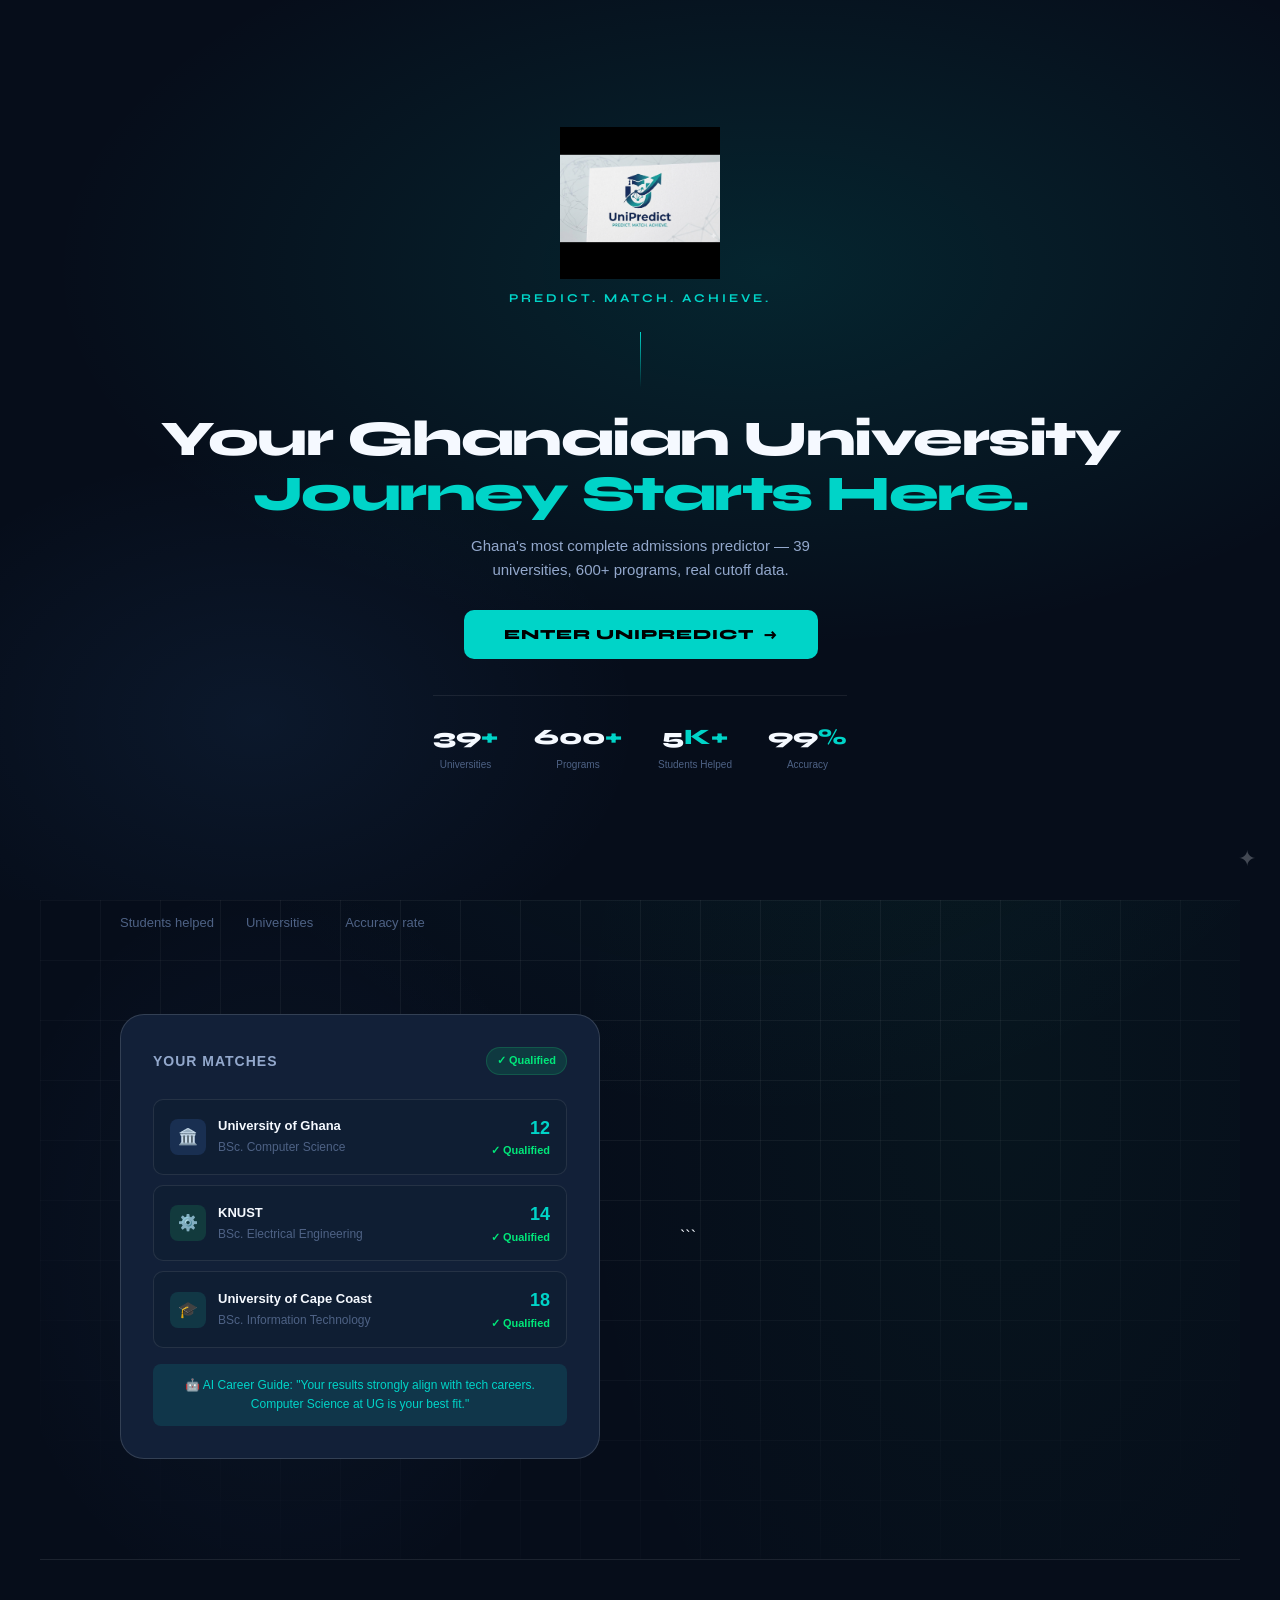
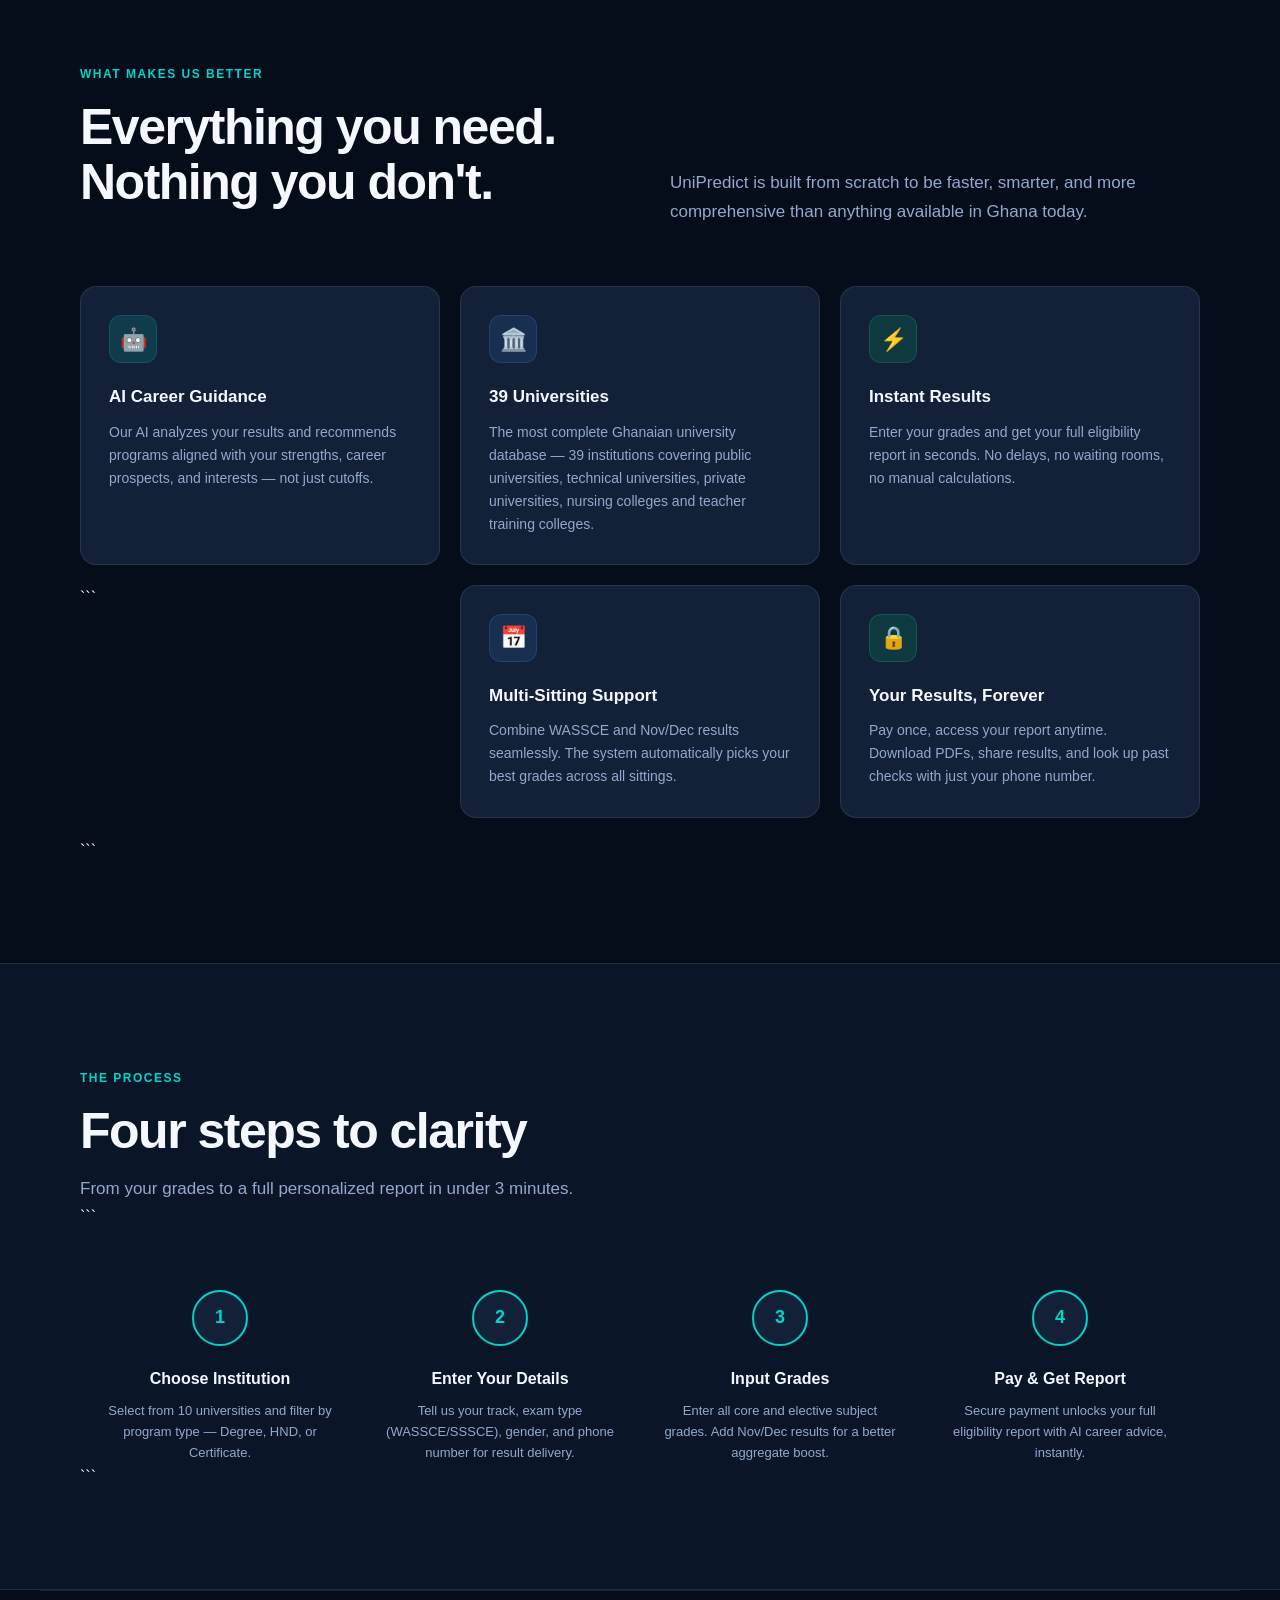
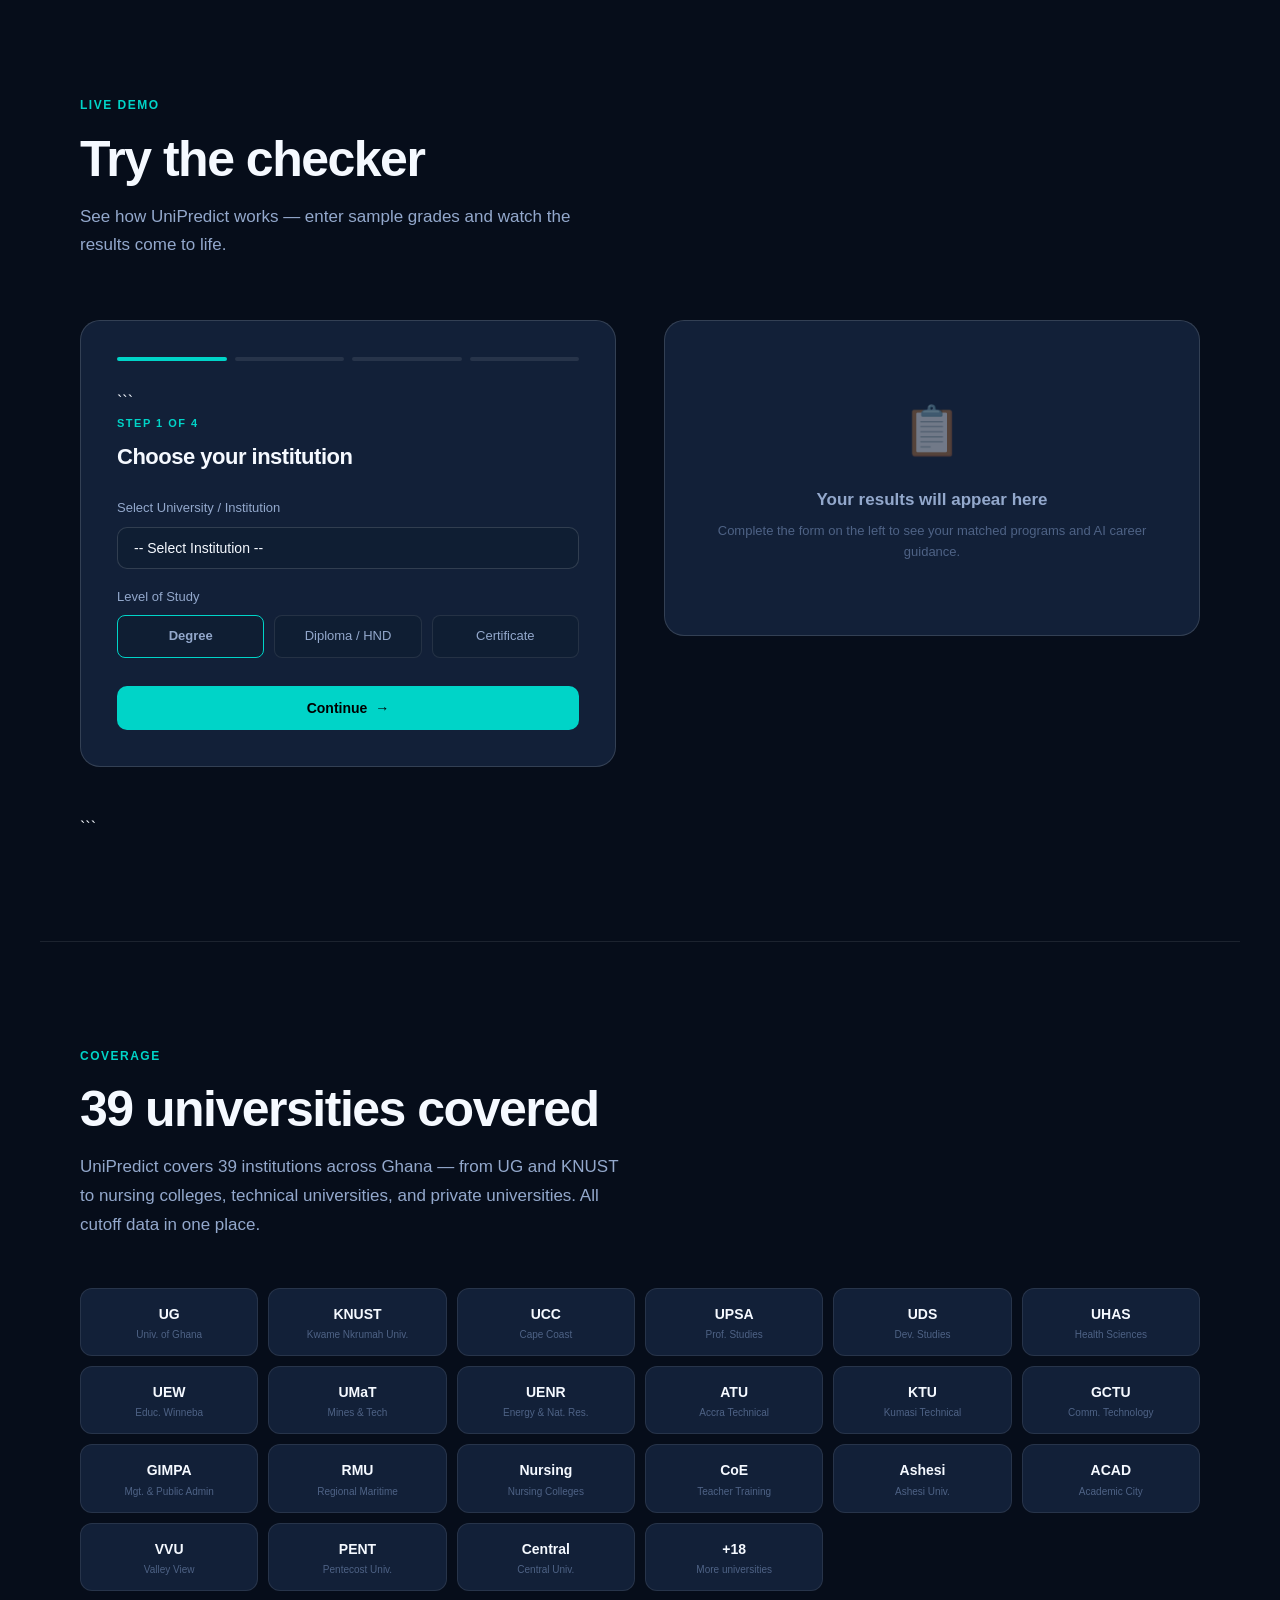
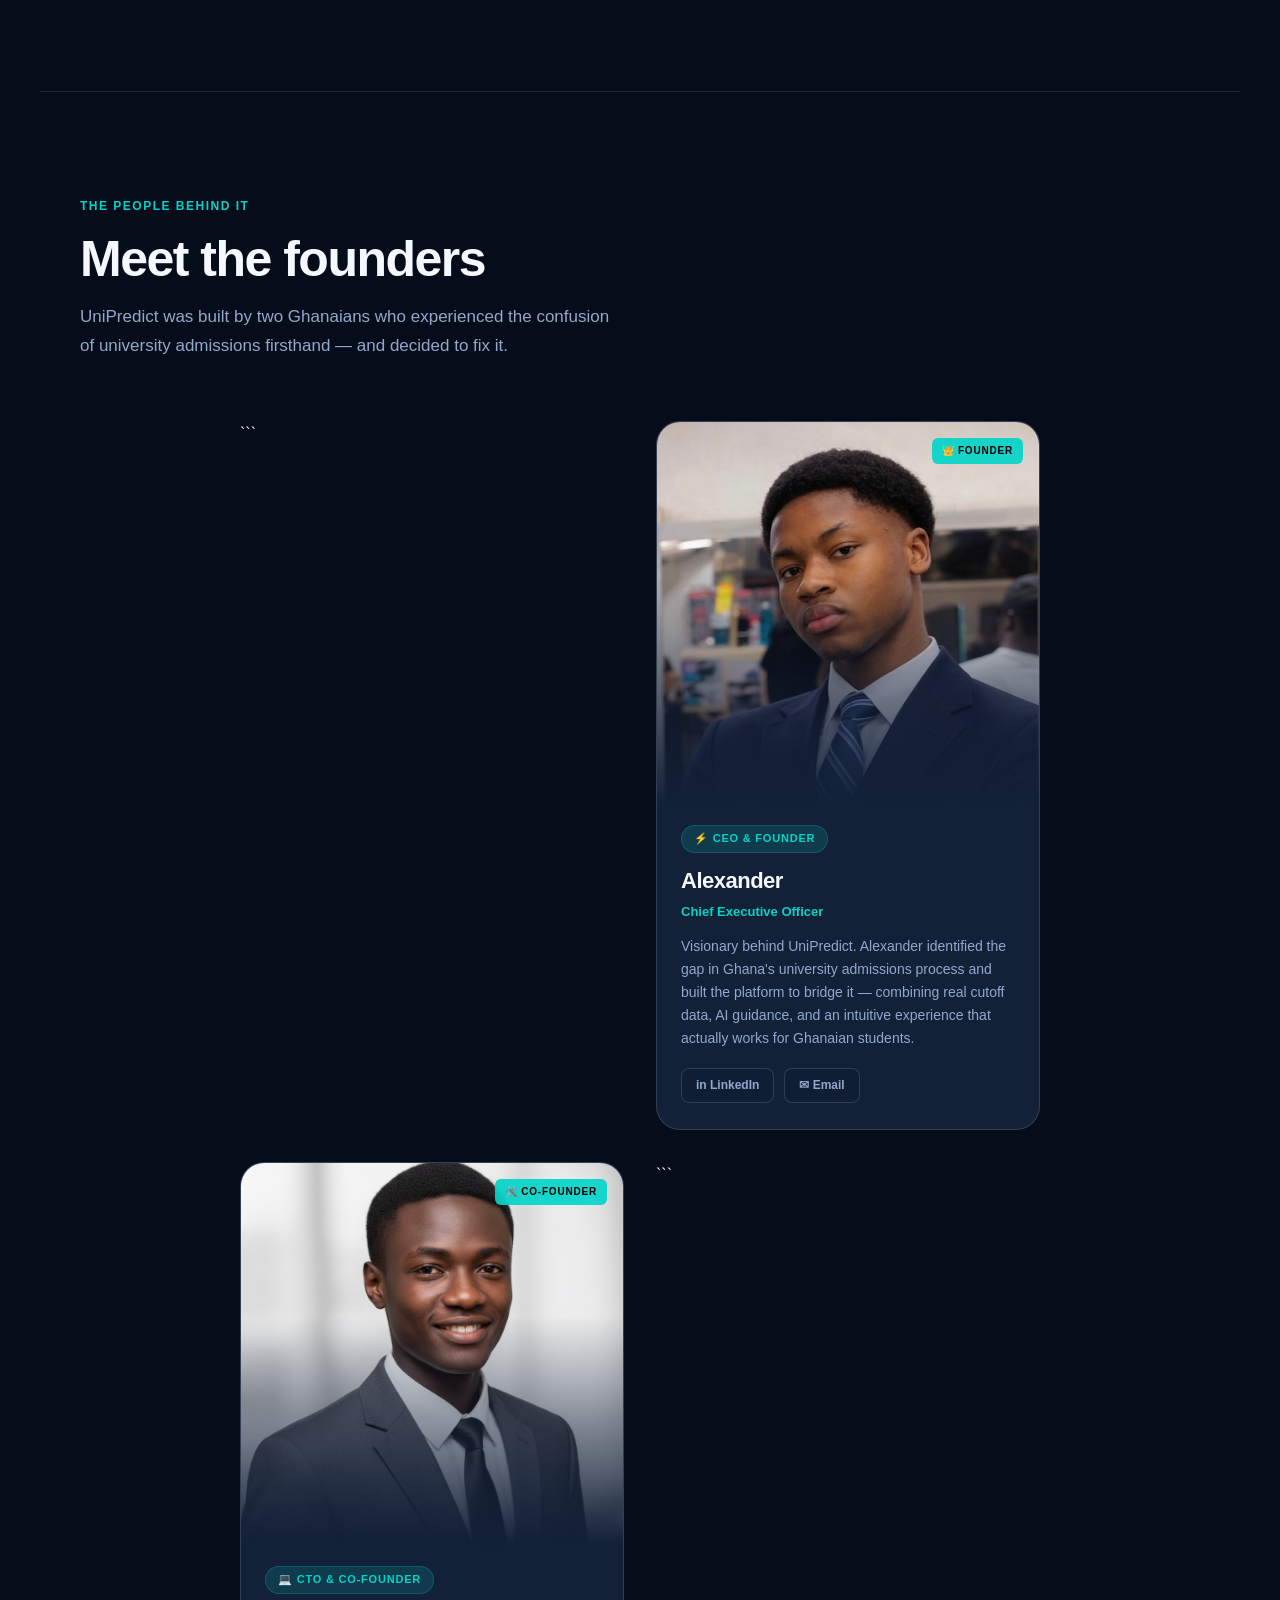
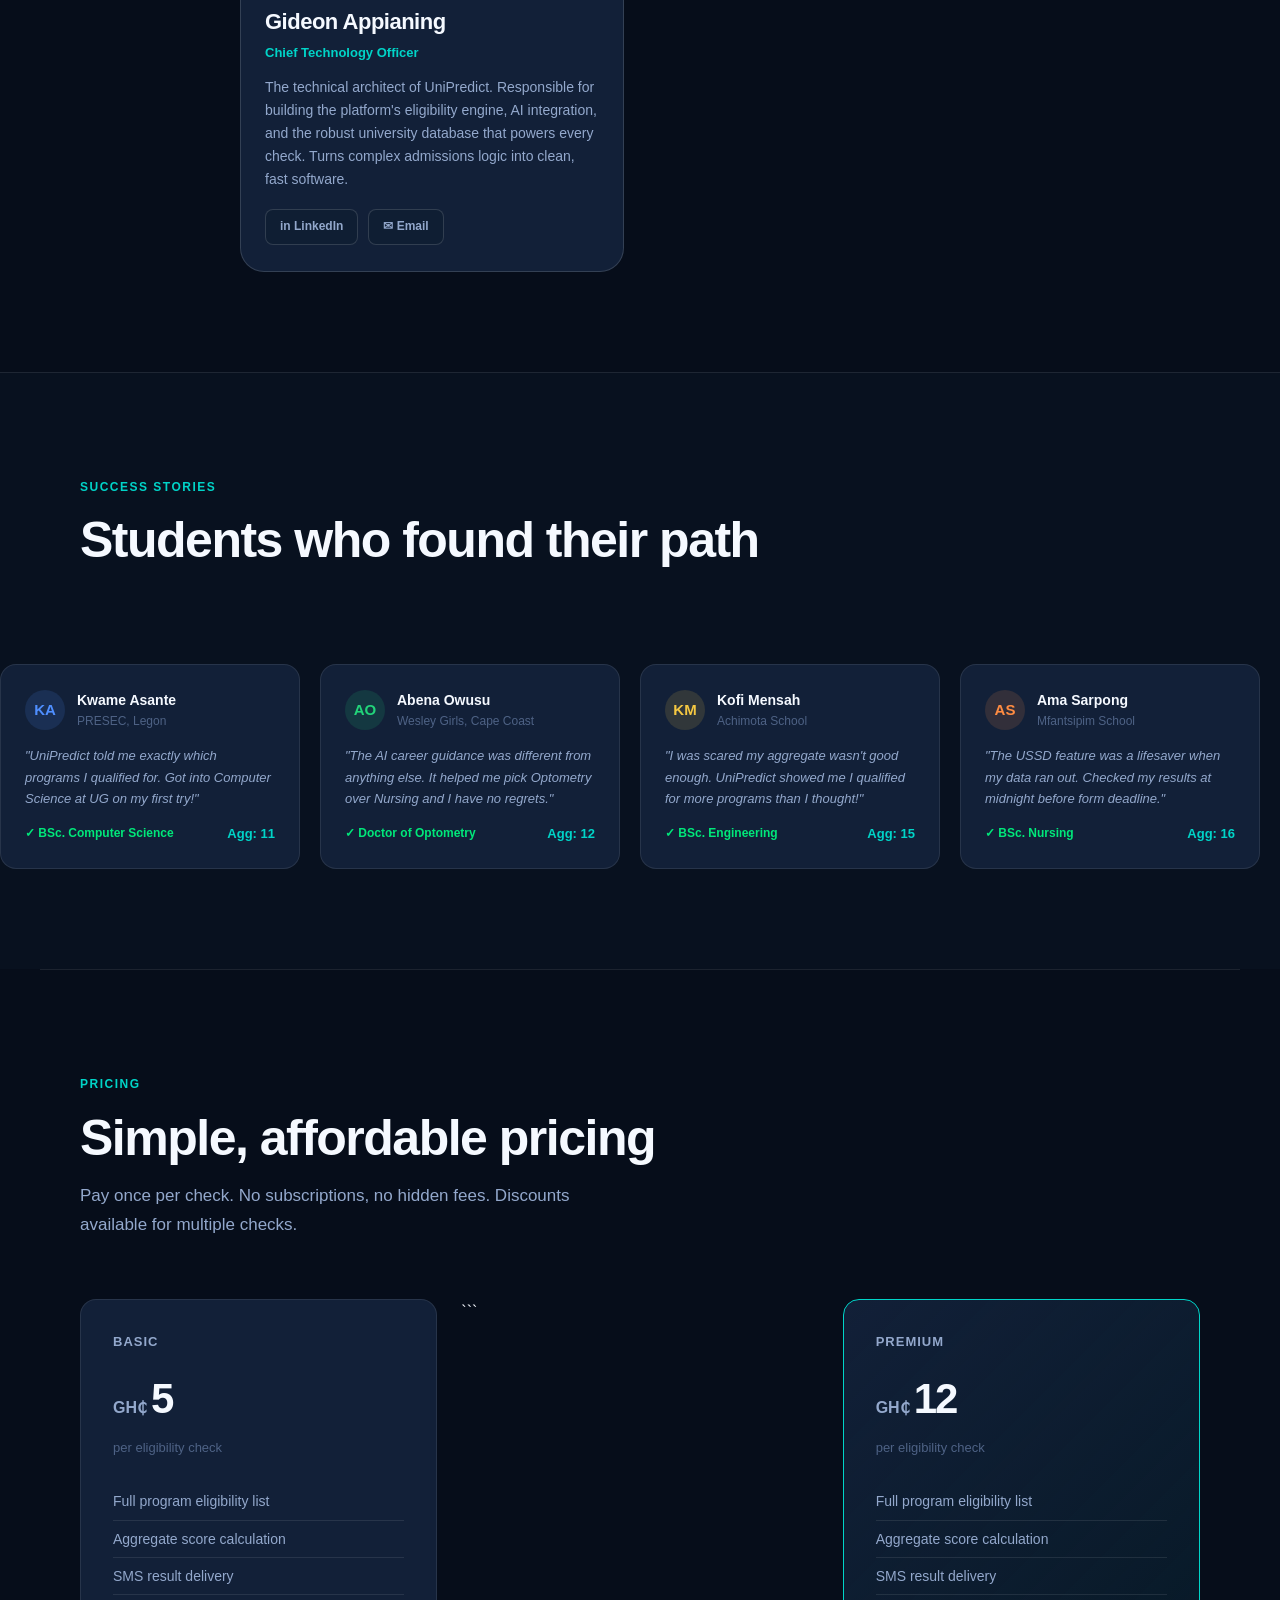
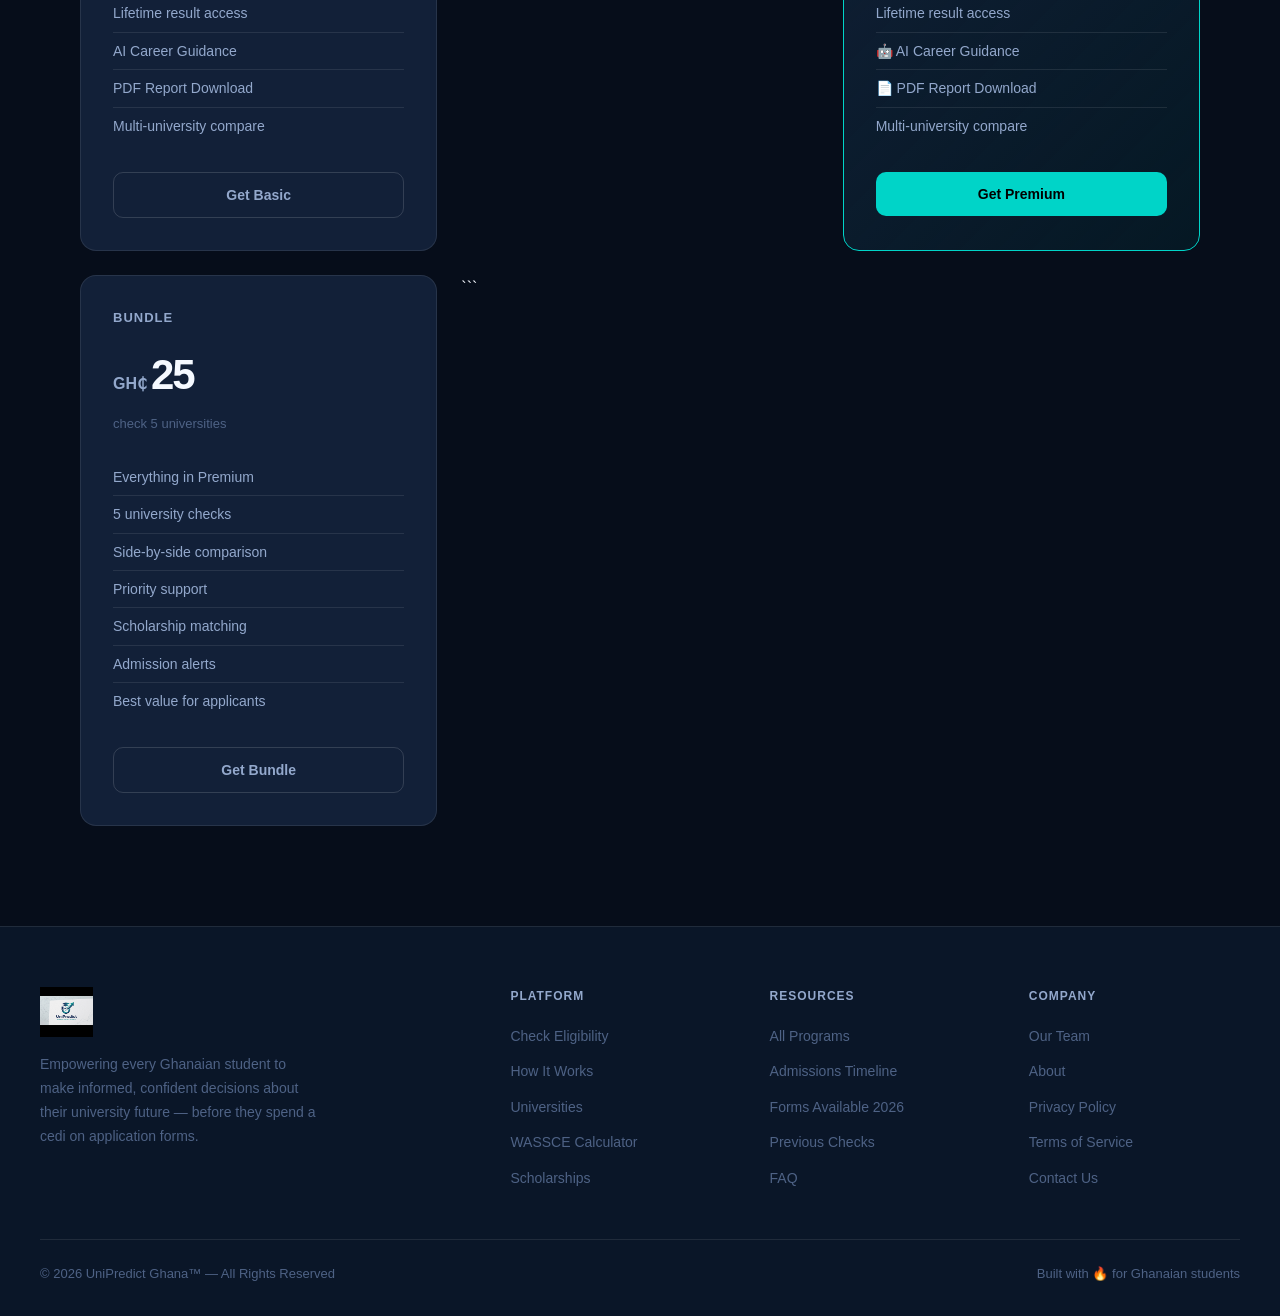
==== commit b6e8570a: "Create index.html" ====
--- a/index.html
+++ b/index.html
@@ -1979,7 +1979,7 @@
   <!-- Logo -->
 
   <div style="position:relative;z-index:2;display:flex;flex-direction:column;align-items:center;animation:splashIn 0.9s cubic-bezier(0.16,1,0.3,1) both;">
-    <img src="[data-uri]" alt="UniPredict" style="width:160px;height:auto;object-fit:contain;margin-bottom:4px;">
+    <img src="[data-uri]" alt="UniPredict" style="width:160px;height:auto;object-fit:contain;margin-bottom:4px;">
     <div style="font-family:'Syne',sans-serif;font-size:12px;font-weight:700;letter-spacing:3px;text-transform:uppercase;color:#00d4c8;margin-top:6px;">PREDICT. MATCH. ACHIEVE.</div>
   </div>
 
@@ -2039,7 +2039,7 @@
 
 <nav>
   <a href="#" class="nav-logo">
-    <img src="[data-uri]" alt="UniPredict Logo" class="logo-img" style="height:44px;width:auto;object-fit:contain;">
+    <img src="[data-uri]" alt="UniPredict Logo" class="logo-img" style="height:44px;width:auto;object-fit:contain;">
   </a>
   <ul class="nav-links">
     <li><a href="#features">Features</a></li>
@@ -2602,7 +2602,7 @@
 <div class="team-card">
   <div class="team-photo-wrap">
     <img
-      src="[data-uri]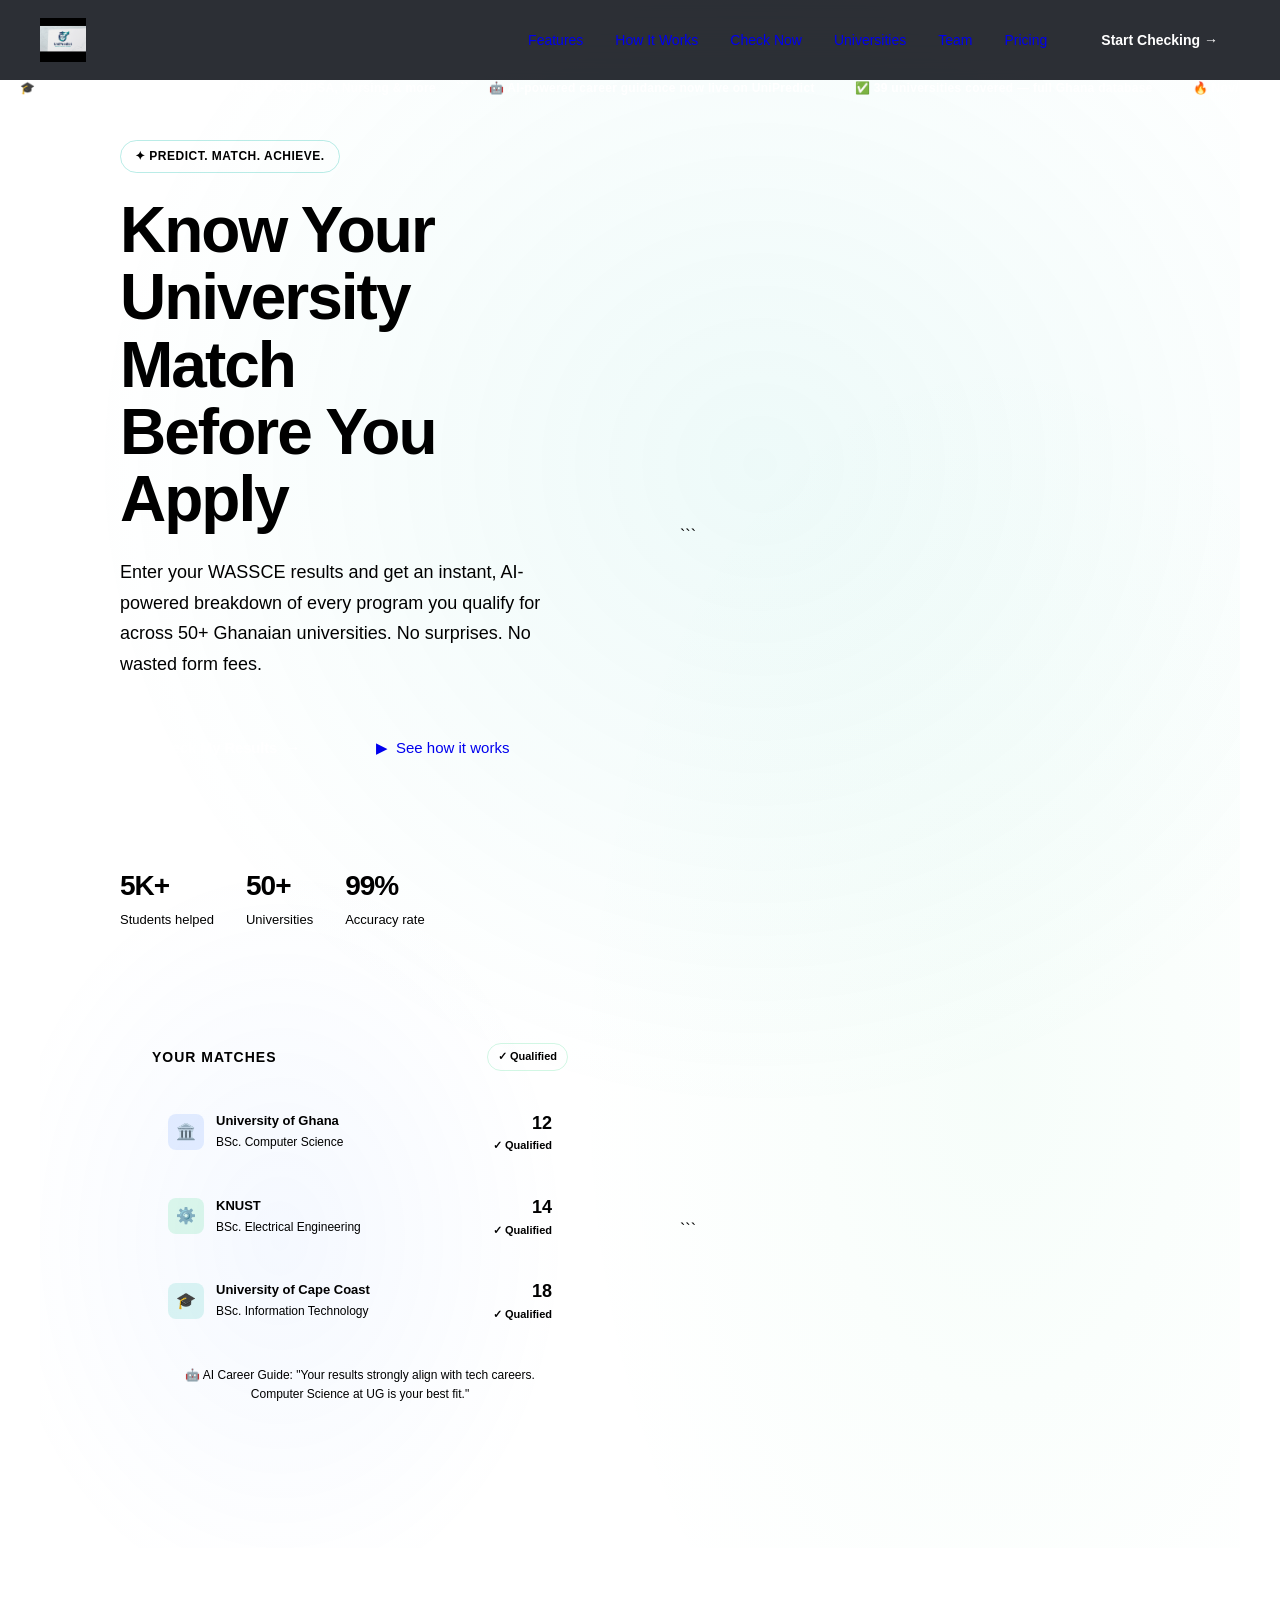
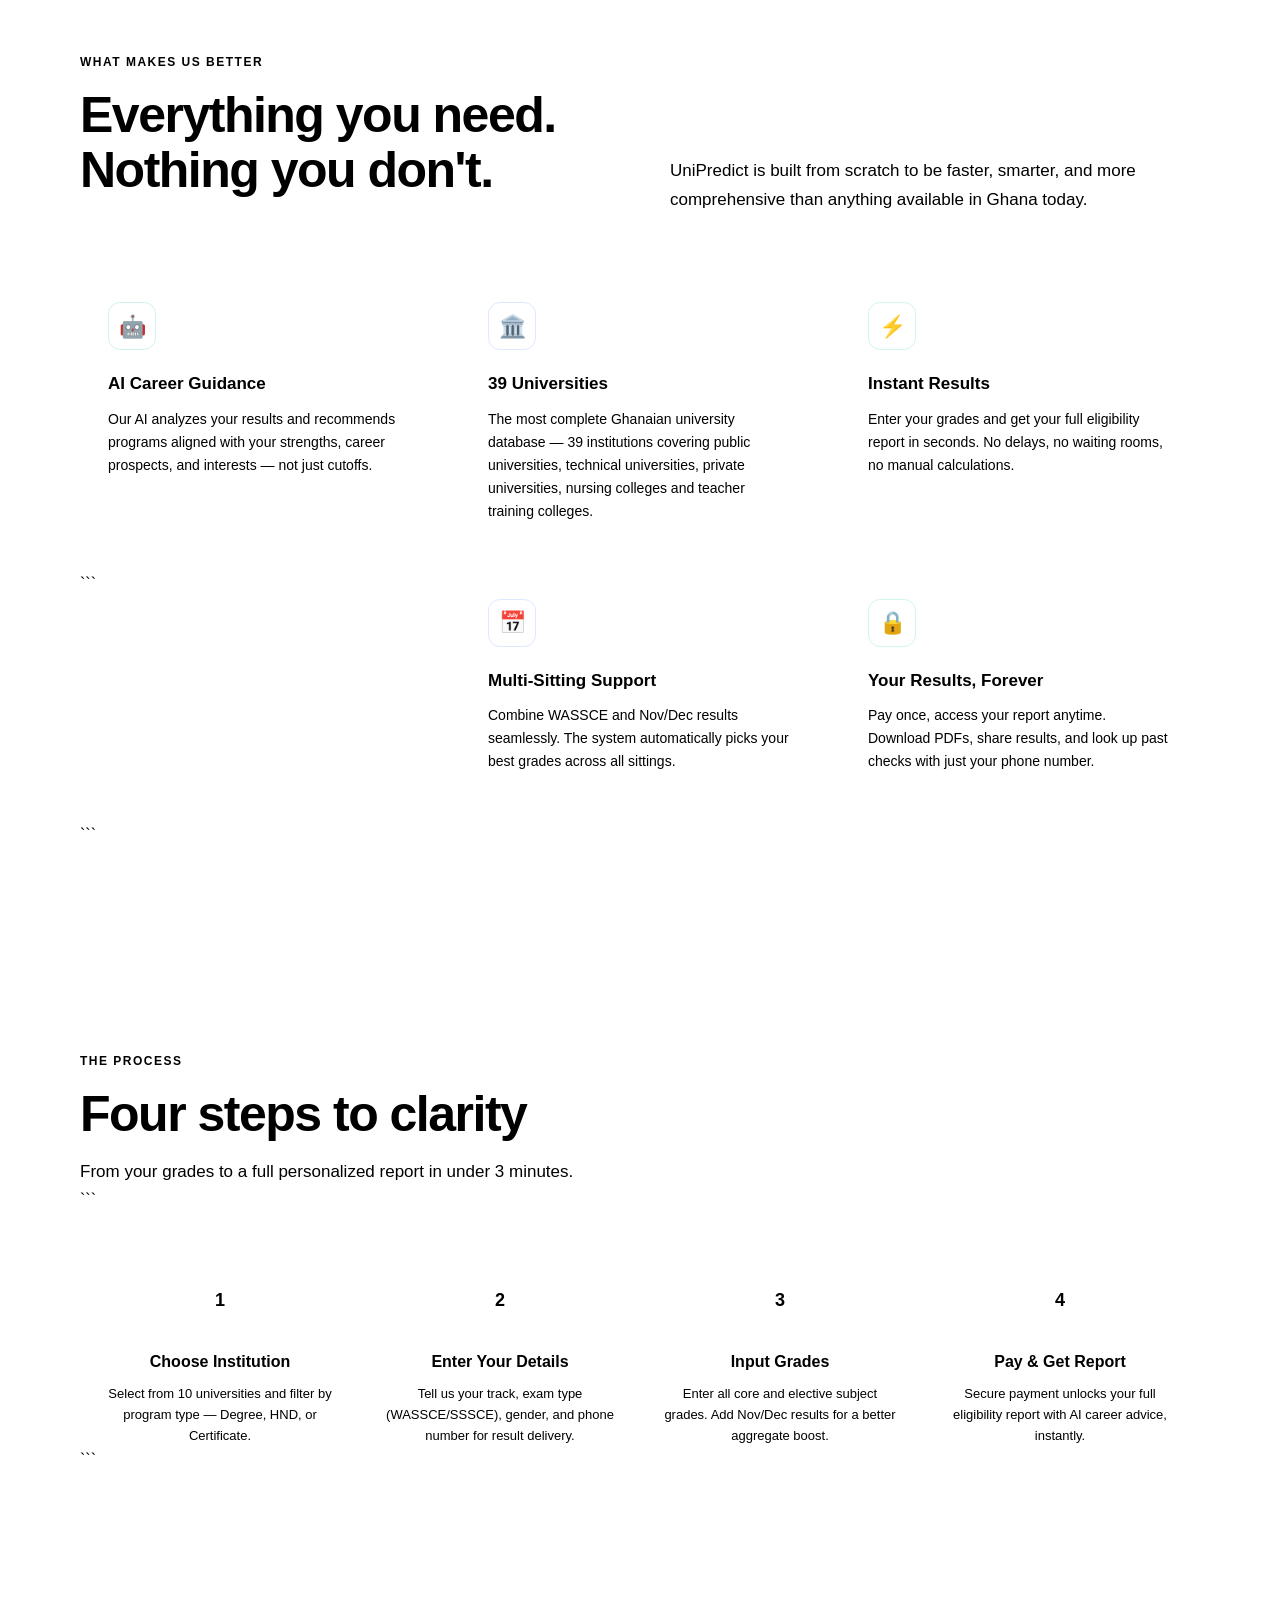
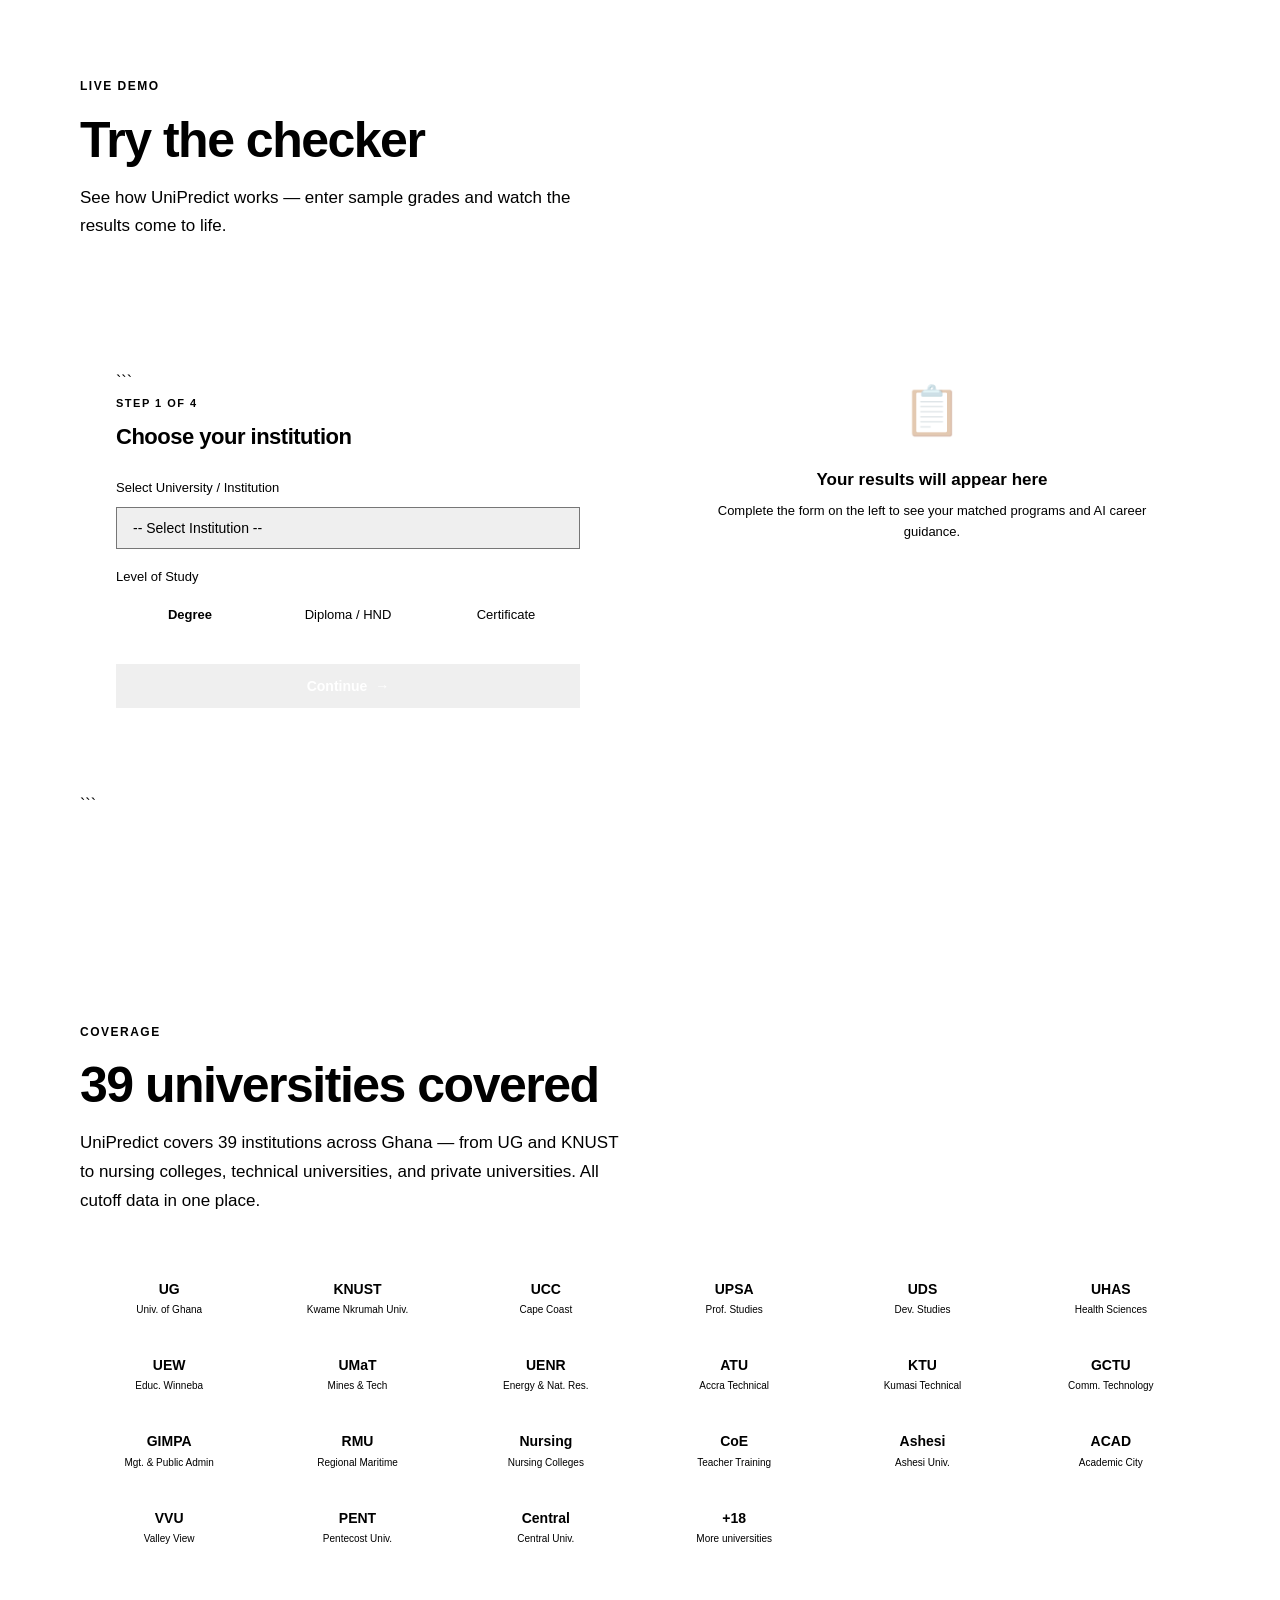
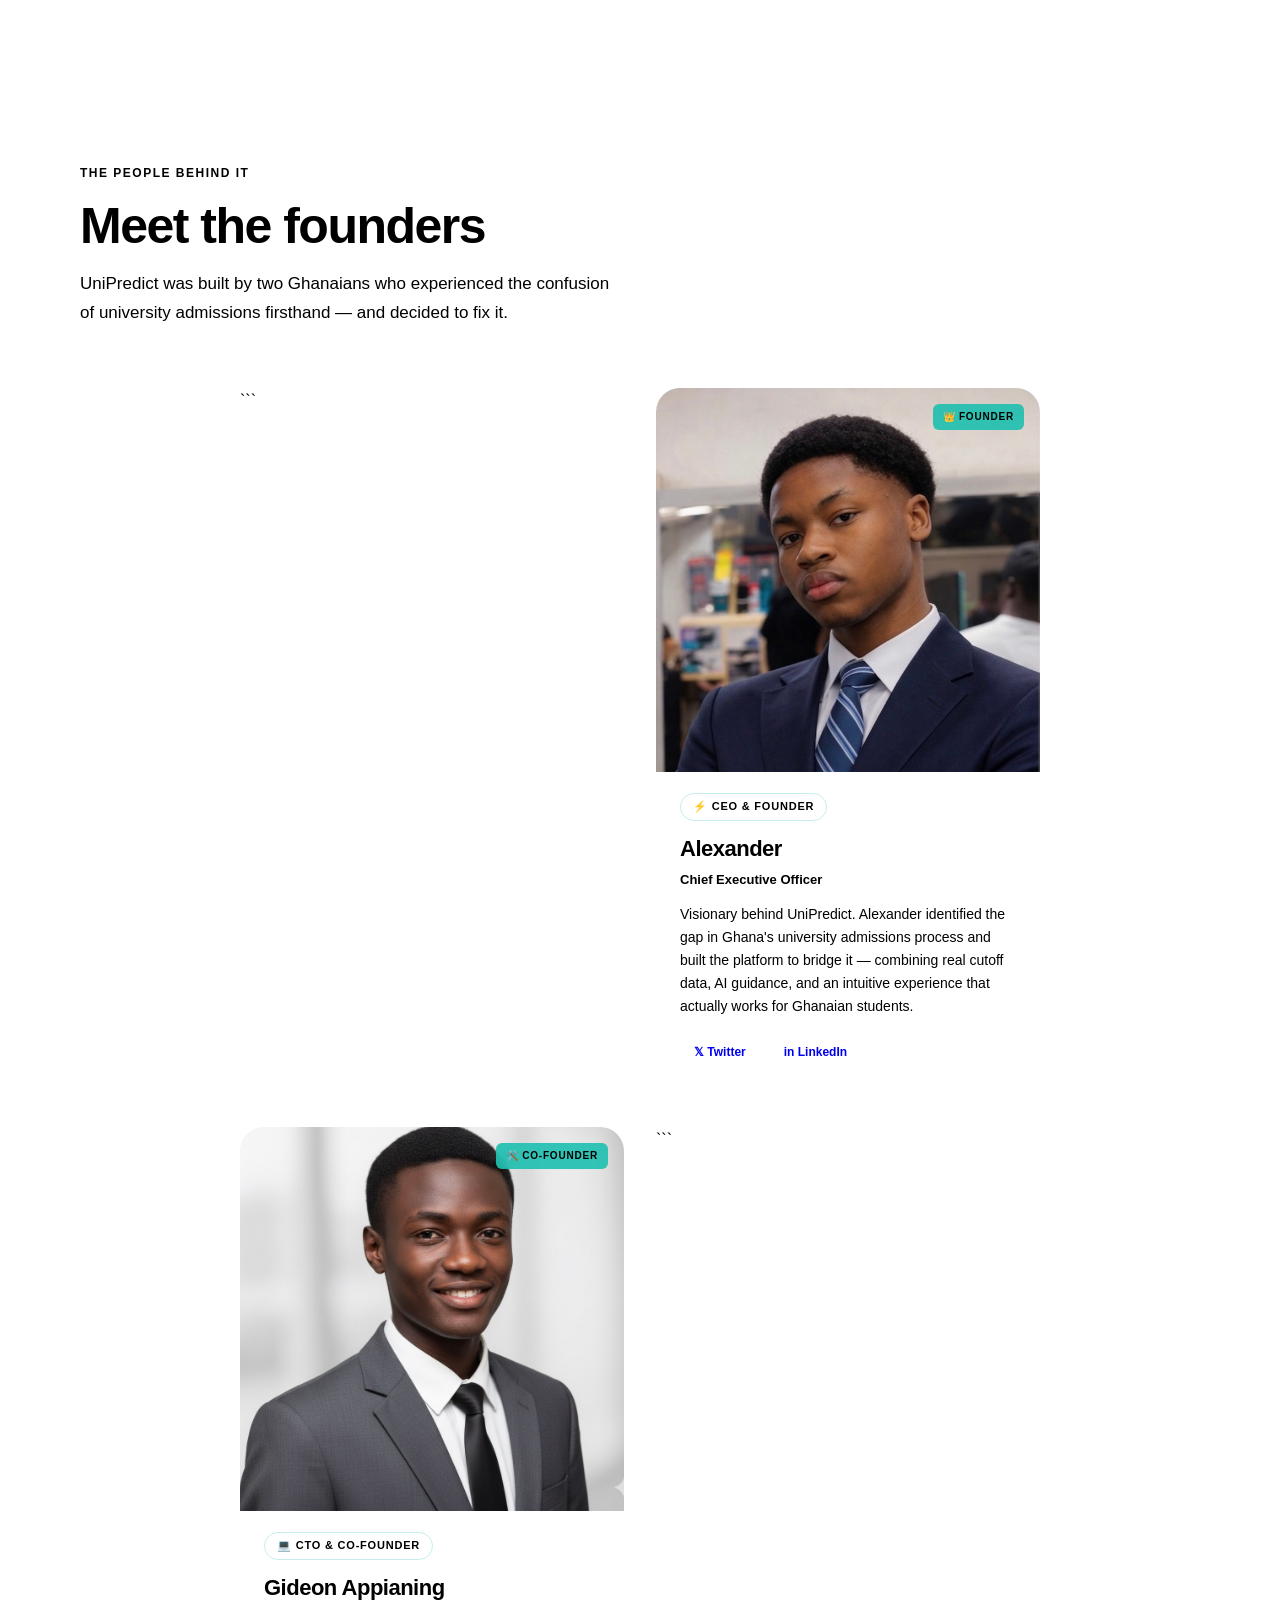
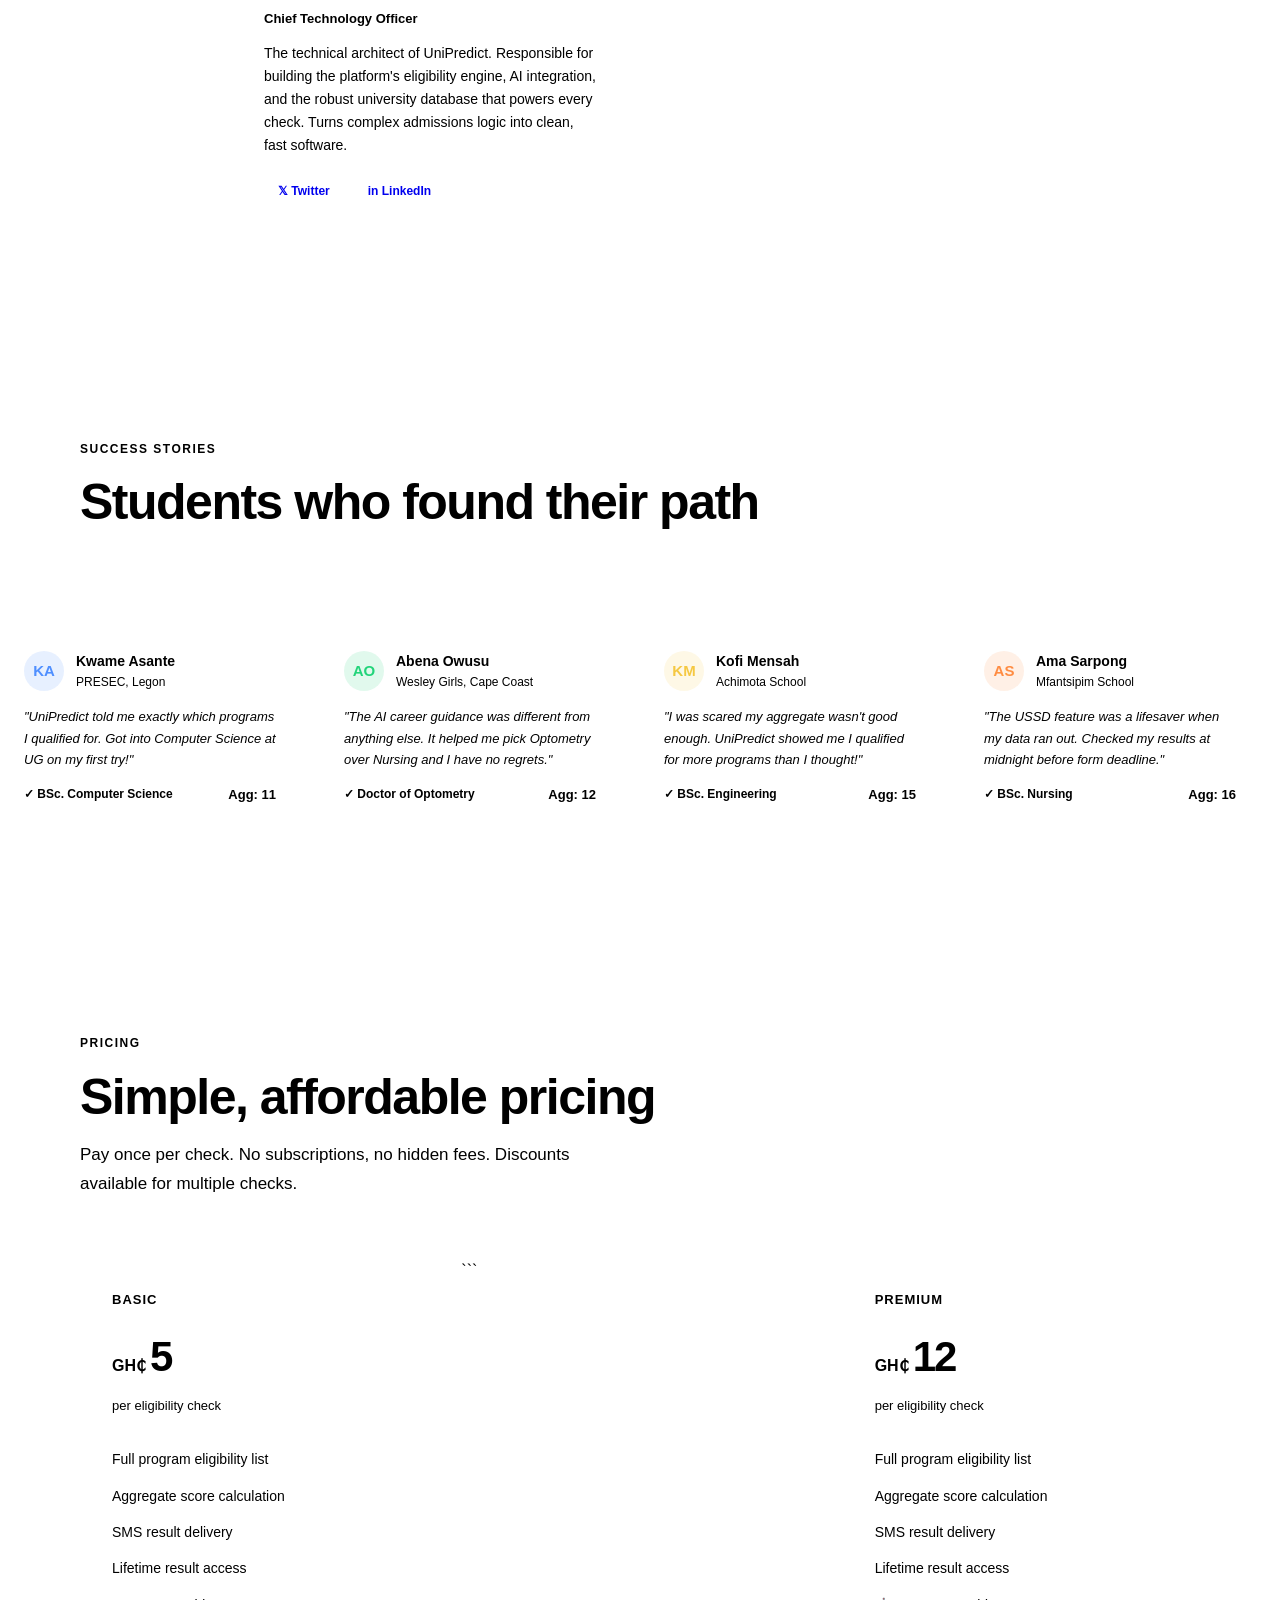
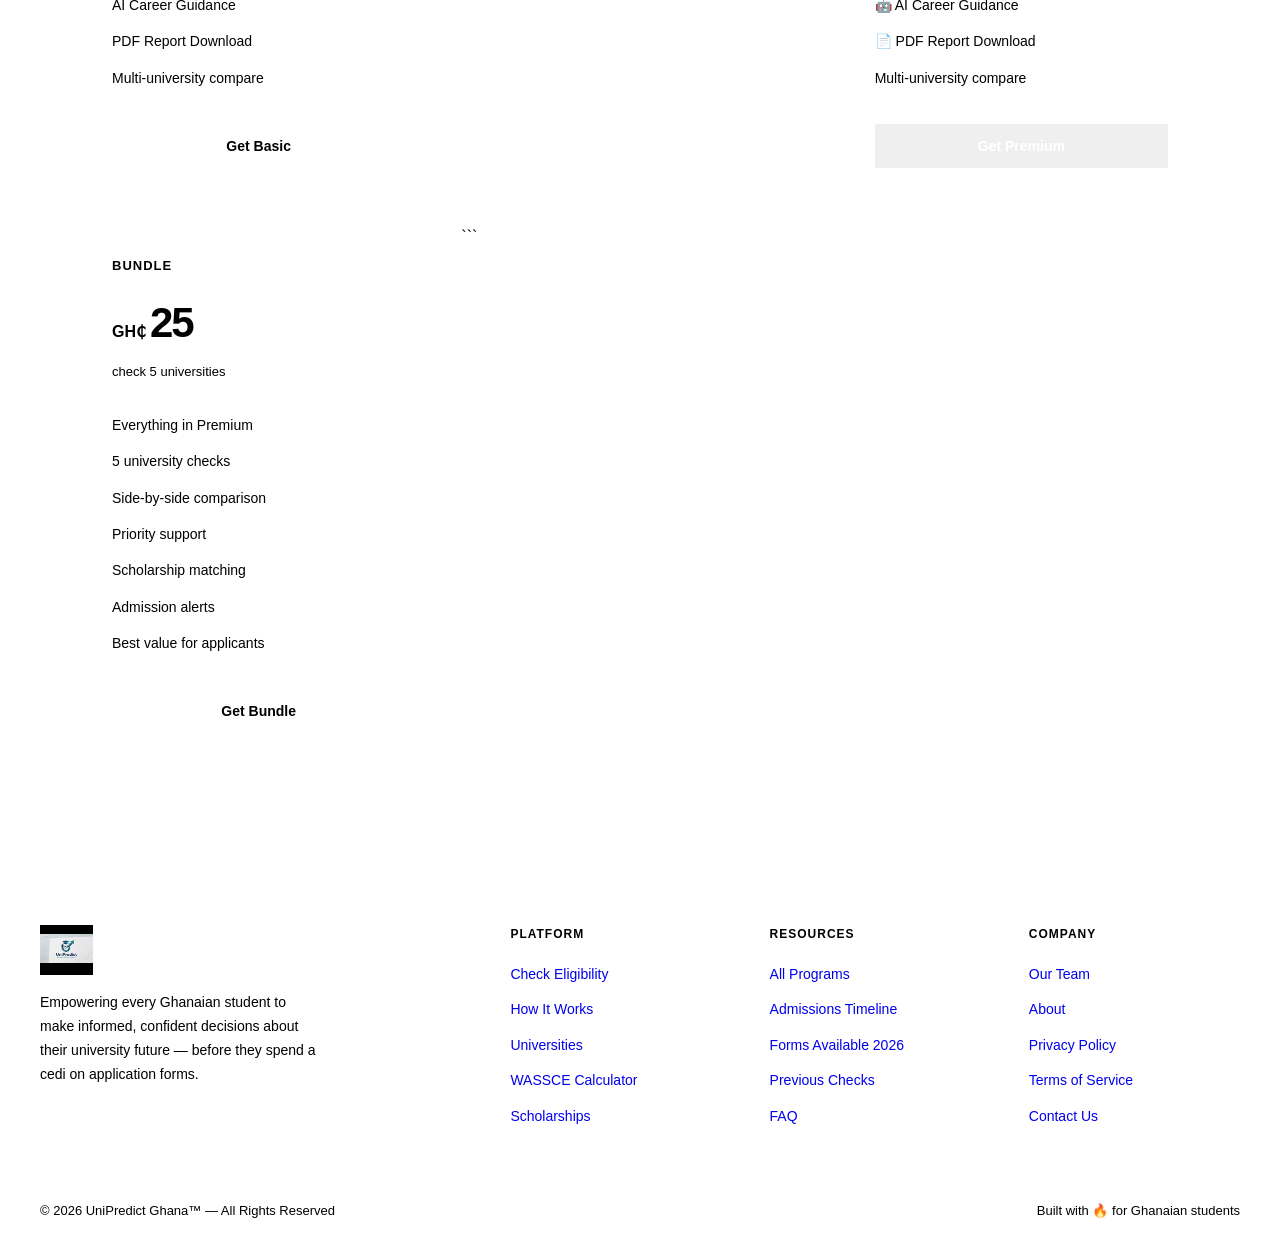
==== commit 9a640493: "Update print statement from 'Hello' to 'Goodbye'" ====
--- a/index.html
+++ b/index.html
@@ -14,21 +14,21 @@
     --bg3: #0f1e33;
     --surface: #122038;
     --surface2: #172843;
-    --border: rgba(255,255,255,0.09);
-    --border2: rgba(255,255,255,0.14);
-    --teal: #00d4c8;
-    --teal2: #00b8ad;
-    --teal-dim: rgba(0,212,200,0.15);
-    --teal-glow: rgba(0,212,200,0.30);
-    --green: #00e87a;
-    --green-dim: rgba(0,232,122,0.12);
-    --red: #ff3355;
-    --red-dim: rgba(255,51,85,0.12);
-    --text: #f5f9ff;
-    --text2: #93a8cc;
-    --text3: #4e6285;
-    --accent: #4d9fff;
-    --accent-dim: rgba(77,159,255,0.12);
+    --border: rgba(255,255,255,0.07);
+    --border2: rgba(255,255,255,0.12);
+    --teal: #1dbfb0;
+    --teal2: #17a89a;
+    --teal-dim: rgba(29,191,176,0.12);
+    --teal-glow: rgba(29,191,176,0.25);
+    --green: #22d47a;
+    --green-dim: rgba(34,212,122,0.1);
+    --red: #ff4d6a;
+    --red-dim: rgba(255,77,106,0.1);
+    --text: #f0f4ff;
+    --text2: #8a97b8;
+    --text3: #4d5c7a;
+    --accent: #4f8fff;
+    --accent-dim: rgba(79,143,255,0.1);
     --radius: 16px;
     --radius-sm: 10px;
   }
@@ -38,8 +38,8 @@
 html { scroll-behavior: smooth; }
 
 body {
-background: #060d1a;
-color: #f5f9ff;
+background: var(–bg);
+color: var(–text);
 font-family: ‘DM Sans’, sans-serif;
 font-size: 16px;
 line-height: 1.6;
@@ -71,9 +71,9 @@
 align-items: center;
 justify-content: space-between;
 padding: 18px 40px;
-background: #0a1422;
--webkit-backdrop-filter: blur(20px); backdrop-filter: blur(20px);
-border-bottom: 1px solid rgba(255,255,255,0.09);
+background: rgba(8,11,18,0.85);
+backdrop-filter: blur(20px);
+border-bottom: 1px solid var(–border);
 }
 
 .nav-logo {
@@ -85,7 +85,7 @@
 
 .logo-mark {
 width: 36px; height: 36px;
-background: #00d4c8;
+background: var(–teal);
 border-radius: 10px;
 display: flex; align-items: center; justify-content: center;
 font-family: ‘Syne’, sans-serif;
@@ -99,11 +99,11 @@
 font-family: ‘Syne’, sans-serif;
 font-weight: 700;
 font-size: 18px;
-color: #f5f9ff;
+color: var(–text);
 letter-spacing: -0.3px;
 }
 
-.logo-text span { color: #00d4c8; }
+.logo-text span { color: var(–teal); }
 
 .nav-links {
 display: flex;
@@ -113,18 +113,18 @@
 }
 
 .nav-links a {
-color: #93a8cc;
+color: var(–text2);
 text-decoration: none;
 font-size: 14px;
 font-weight: 500;
 transition: color 0.2s;
 }
 
-.nav-links a:hover { color: #f5f9ff; }
+.nav-links a:hover { color: var(–text); }
 
 .nav-cta {
-background: #00d4c8;
-color: #000 !important;
+background: var(–teal);
+color: #fff !important;
 padding: 10px 22px;
 border-radius: 8px;
 font-weight: 600 !important;
@@ -132,15 +132,15 @@
 transition: background 0.2s, transform 0.15s !important;
 }
 
-.nav-cta:hover { background: #00b8ad !important; transform: translateY(-1px); }
+.nav-cta:hover { background: var(–teal2) !important; transform: translateY(-1px); }
 
 /* ─── TICKER ─── */
 .ticker {
 position: fixed;
 top: 73px; left: 0; right: 0;
 z-index: 99;
-background: #00d4c8;
-color: #000;
+background: var(–teal);
+color: #fff;
 font-size: 12px;
 font-weight: 600;
 letter-spacing: 0.3px;
@@ -199,8 +199,8 @@
 position: absolute;
 inset: 0;
 background-image:
-linear-gradient(rgba(255,255,255,0.05) 1px, transparent 1px),
-linear-gradient(90deg, rgba(255,255,255,0.05) 1px, transparent 1px);
+linear-gradient(rgba(255,255,255,0.025) 1px, transparent 1px),
+linear-gradient(90deg, rgba(255,255,255,0.025) 1px, transparent 1px);
 background-size: 60px 60px;
 mask-image: radial-gradient(ellipse 80% 60% at 50% 50%, black 40%, transparent 100%);
 }
@@ -221,13 +221,13 @@
 display: inline-flex;
 align-items: center;
 gap: 8px;
-background: rgba(0,212,200,0.15);
+background: var(–teal-dim);
 border: 1px solid rgba(29,191,176,0.3);
 border-radius: 100px;
 padding: 6px 14px;
 font-size: 12px;
 font-weight: 600;
-color: #00d4c8;
+color: var(–teal);
 margin-bottom: 24px;
 letter-spacing: 0.5px;
 text-transform: uppercase;
@@ -236,7 +236,7 @@
 .hero-badge::before {
 content: ‘’;
 width: 6px; height: 6px;
-background: #00d4c8;
+background: var(–teal);
 border-radius: 50%;
 animation: pulse 2s infinite;
 }
@@ -255,7 +255,7 @@
 }
 
 .hero-title .line2 {
-color: #00d4c8;
+color: var(–teal);
 position: relative;
 display: inline-block;
 }
@@ -265,13 +265,13 @@
 position: absolute;
 bottom: -4px; left: 0; right: 0;
 height: 3px;
-background: linear-gradient(90deg, #00d4c8, transparent);
+background: linear-gradient(90deg, var(–teal), transparent);
 border-radius: 2px;
 }
 
 .hero-subtitle {
 font-size: 18px;
-color: #93a8cc;
+color: var(–text2);
 line-height: 1.7;
 margin-bottom: 40px;
 font-weight: 300;
@@ -286,11 +286,11 @@
 }
 
 .btn-primary {
-background: #00d4c8;
-color: #000;
+background: var(–teal);
+color: #fff;
 border: none;
 padding: 16px 32px;
-border-radius: 10px;
+border-radius: var(–radius-sm);
 font-family: ‘Syne’, sans-serif;
 font-weight: 700;
 font-size: 15px;
@@ -304,17 +304,17 @@
 }
 
 .btn-primary:hover {
-background: #00b8ad;
+background: var(–teal2);
 transform: translateY(-2px);
 box-shadow: 0 12px 40px rgba(29,191,176,0.3);
 }
 
 .btn-ghost {
 background: transparent;
-color: #93a8cc;
-border: 1px solid rgba(255,255,255,0.14);
+color: var(–text2);
+border: 1px solid var(–border2);
 padding: 16px 28px;
-border-radius: 10px;
+border-radius: var(–radius-sm);
 font-family: ‘DM Sans’, sans-serif;
 font-weight: 500;
 font-size: 15px;
@@ -327,9 +327,9 @@
 }
 
 .btn-ghost:hover {
-border-color: rgba(255,255,255,0.14);
-color: #f5f9ff;
-background: #122038;
+border-color: var(–border2);
+color: var(–text);
+background: var(–surface);
 }
 
 .hero-stats {
@@ -337,30 +337,30 @@
 gap: 32px;
 margin-top: 48px;
 padding-top: 40px;
-border-top: 1px solid rgba(255,255,255,0.09);
+border-top: 1px solid var(–border);
 }
 
 .hero-stat-num {
 font-family: ‘Syne’, sans-serif;
 font-size: 28px;
 font-weight: 800;
-color: #f5f9ff;
+color: var(–text);
 letter-spacing: -1px;
 }
 
-.hero-stat-num span { color: #00d4c8; }
+.hero-stat-num span { color: var(–teal); }
 
 .hero-stat-label {
 font-size: 13px;
-color: #4e6285;
+color: var(–text3);
 font-weight: 400;
 margin-top: 2px;
 }
 
 /* ─── HERO CARD ─── */
 .hero-card {
-background: #122038;
-border: 1px solid rgba(255,255,255,0.14);
+background: var(–surface);
+border: 1px solid var(–border2);
 border-radius: 24px;
 padding: 32px;
 position: relative;
@@ -392,14 +392,14 @@
 font-family: ‘Syne’, sans-serif;
 font-size: 14px;
 font-weight: 700;
-color: #93a8cc;
+color: var(–text2);
 text-transform: uppercase;
 letter-spacing: 1px;
 }
 
 .card-badge {
-background: rgba(0,232,122,0.12);
-color: #00e87a;
+background: var(–green-dim);
+color: var(–green);
 border: 1px solid rgba(34,212,122,0.2);
 padding: 4px 10px;
 border-radius: 100px;
@@ -412,14 +412,14 @@
 align-items: center;
 justify-content: space-between;
 padding: 14px 16px;
-background: #0f1e33;
-border-radius: 10px;
+background: var(–bg3);
+border-radius: var(–radius-sm);
 margin-bottom: 10px;
-border: 1px solid rgba(255,255,255,0.09);
+border: 1px solid var(–border);
 transition: all 0.2s;
 }
 
-.match-item:hover { border-color: rgba(255,255,255,0.14); background: #172843; }
+.match-item:hover { border-color: var(–border2); background: var(–surface2); }
 
 .match-left {
 display: flex;
@@ -445,12 +445,12 @@
 font-family: ‘Syne’, sans-serif;
 font-size: 13px;
 font-weight: 700;
-color: #f5f9ff;
+color: var(–text);
 }
 
 .match-prog {
 font-size: 12px;
-color: #4e6285;
+color: var(–text3);
 margin-top: 1px;
 }
 
@@ -462,22 +462,22 @@
 font-family: ‘Syne’, sans-serif;
 font-size: 18px;
 font-weight: 800;
-color: #00d4c8;
+color: var(–teal);
 }
 
 .match-status {
 font-size: 11px;
-color: #00e87a;
+color: var(–green);
 font-weight: 600;
 }
 
 .card-footer-note {
 margin-top: 16px;
 padding: 12px;
-background: rgba(0,212,200,0.15);
+background: var(–teal-dim);
 border-radius: 8px;
 font-size: 12px;
-color: #00d4c8;
+color: var(–teal);
 text-align: center;
 font-weight: 500;
 }
@@ -497,7 +497,7 @@
 font-weight: 700;
 text-transform: uppercase;
 letter-spacing: 1.5px;
-color: #00d4c8;
+color: var(–teal);
 margin-bottom: 16px;
 }
 
@@ -505,7 +505,7 @@
 content: ‘’;
 width: 20px;
 height: 2px;
-background: #00d4c8;
+background: var(–teal);
 border-radius: 2px;
 }
 
@@ -519,14 +519,14 @@
 
 .section-sub {
 font-size: 17px;
-color: #93a8cc;
+color: var(–text2);
 font-weight: 300;
 max-width: 540px;
 line-height: 1.7;
 }
 
 /* ─── FEATURES ─── */
-#features { border-top: 1px solid rgba(255,255,255,0.09); }
+#features { border-top: 1px solid var(–border); }
 
 .features-header {
 display: grid;
@@ -543,9 +543,9 @@
 }
 
 .feature-card {
-background: #122038;
-border: 1px solid rgba(255,255,255,0.09);
-border-radius: 16px;
+background: var(–surface);
+border: 1px solid var(–border);
+border-radius: var(–radius);
 padding: 28px;
 transition: all 0.3s;
 position: relative;
@@ -556,7 +556,7 @@
 content: ‘’;
 position: absolute;
 inset: 0;
-background: radial-gradient(circle at top left, rgba(0,212,200,0.15), transparent 60%);
+background: radial-gradient(circle at top left, var(–teal-dim), transparent 60%);
 opacity: 0;
 transition: opacity 0.3s;
 }
@@ -581,9 +581,9 @@
 z-index: 1;
 }
 
-.fi-gold { background: rgba(0,212,200,0.15); border: 1px solid rgba(29,191,176,0.2); }
-.fi-blue { background: rgba(77,159,255,0.12); border: 1px solid rgba(79,143,255,0.2); }
-.fi-green { background: rgba(0,232,122,0.12); border: 1px solid rgba(34,212,122,0.2); }
+.fi-gold { background: var(–teal-dim); border: 1px solid rgba(29,191,176,0.2); }
+.fi-blue { background: var(–accent-dim); border: 1px solid rgba(79,143,255,0.2); }
+.fi-green { background: var(–green-dim); border: 1px solid rgba(34,212,122,0.2); }
 
 .feature-title {
 font-family: ‘Syne’, sans-serif;
@@ -596,7 +596,7 @@
 
 .feature-desc {
 font-size: 14px;
-color: #93a8cc;
+color: var(–text2);
 line-height: 1.65;
 position: relative;
 z-index: 1;
@@ -604,11 +604,11 @@
 
 /* ─── HOW IT WORKS ─── */
 #how {
-background: #0a1628;
+background: var(–bg2);
 max-width: 100%;
 padding: 100px 0;
-border-top: 1px solid rgba(255,255,255,0.09);
-border-bottom: 1px solid rgba(255,255,255,0.09);
+border-top: 1px solid var(–border);
+border-bottom: 1px solid var(–border);
 }
 
 #how .inner {
@@ -645,15 +645,15 @@
 .step-num {
 width: 56px; height: 56px;
 border-radius: 50%;
-background: #122038;
-border: 2px solid #00d4c8;
+background: var(–surface);
+border: 2px solid var(–teal);
 display: flex;
 align-items: center;
 justify-content: center;
 font-family: ‘Syne’, sans-serif;
 font-weight: 800;
 font-size: 18px;
-color: #00d4c8;
+color: var(–teal);
 margin: 0 auto 20px;
 position: relative;
 z-index: 2;
@@ -668,13 +668,13 @@
 
 .step-desc {
 font-size: 13px;
-color: #93a8cc;
+color: var(–text2);
 line-height: 1.6;
 }
 
 /* ─── CHECKER TOOL ─── */
 #checker {
-border-top: 1px solid rgba(255,255,255,0.09);
+border-top: 1px solid var(–border);
 }
 
 .checker-wrap {
@@ -686,8 +686,8 @@
 }
 
 .checker-form {
-background: #122038;
-border: 1px solid rgba(255,255,255,0.14);
+background: var(–surface);
+border: 1px solid var(–border2);
 border-radius: 20px;
 padding: 36px;
 position: relative;
@@ -699,7 +699,7 @@
 position: absolute;
 top: 0; left: 0; right: 0;
 height: 2px;
-background: linear-gradient(90deg, #00d4c8, #4d9fff);
+background: linear-gradient(90deg, var(–teal), var(–accent));
 }
 
 .form-step-indicator {
@@ -712,11 +712,11 @@
 height: 4px;
 border-radius: 2px;
 flex: 1;
-background: rgba(255,255,255,0.09);
+background: var(–border);
 transition: background 0.3s;
 }
 
-.fsi-dot.active { background: #00d4c8; }
+.fsi-dot.active { background: var(–teal); }
 .fsi-dot.done { background: rgba(29,191,176,0.4); }
 
 .form-step { display: none; }
@@ -728,7 +728,7 @@
 font-weight: 700;
 text-transform: uppercase;
 letter-spacing: 1.5px;
-color: #00d4c8;
+color: var(–teal);
 margin-bottom: 6px;
 }
 
@@ -748,17 +748,17 @@
 display: block;
 font-size: 13px;
 font-weight: 500;
-color: #93a8cc;
+color: var(–text2);
 margin-bottom: 8px;
 }
 
 .form-select, .form-input {
 width: 100%;
-background: #0f1e33;
-border: 1px solid rgba(255,255,255,0.14);
-border-radius: 10px;
+background: var(–bg3);
+border: 1px solid var(–border2);
+border-radius: var(–radius-sm);
 padding: 12px 16px;
-color: #f5f9ff;
+color: var(–text);
 font-family: ‘DM Sans’, sans-serif;
 font-size: 14px;
 transition: border-color 0.2s;
@@ -768,11 +768,11 @@
 
 .form-select:focus, .form-input:focus {
 outline: none;
-border-color: #00d4c8;
-box-shadow: 0 0 0 3px rgba(0,212,200,0.15);
-}
-
-.form-select option { background: #0a1628; }
+border-color: var(–teal);
+box-shadow: 0 0 0 3px var(–teal-dim);
+}
+
+.form-select option { background: var(–bg2); }
 
 .select-wrap {
 position: relative;
@@ -784,7 +784,7 @@
 right: 14px;
 top: 50%;
 transform: translateY(-50%);
-color: #4e6285;
+color: var(–text3);
 pointer-events: none;
 font-size: 12px;
 }
@@ -797,7 +797,7 @@
 
 .grade-item label {
 font-size: 12px;
-color: #4e6285;
+color: var(–text3);
 display: block;
 margin-bottom: 5px;
 }
@@ -810,21 +810,21 @@
 .radio-btn {
 flex: 1;
 padding: 10px;
-background: #0f1e33;
-border: 1px solid rgba(255,255,255,0.09);
+background: var(–bg3);
+border: 1px solid var(–border);
 border-radius: 8px;
 text-align: center;
 font-size: 13px;
-color: #93a8cc;
+color: var(–text2);
 cursor: pointer;
 transition: all 0.2s;
 font-weight: 500;
 }
 
 .radio-btn.selected {
-background: rgba(0,212,200,0.15);
-border-color: #00d4c8;
-color: #00d4c8;
+background: var(–teal-dim);
+border-color: var(–teal);
+color: var(–teal);
 font-weight: 600;
 }
 
@@ -836,11 +836,11 @@
 
 .btn-next {
 flex: 1;
-background: #00d4c8;
-color: #000;
+background: var(–teal);
+color: #fff;
 border: none;
 padding: 14px;
-border-radius: 10px;
+border-radius: var(–radius-sm);
 font-family: ‘Syne’, sans-serif;
 font-weight: 700;
 font-size: 14px;
@@ -852,14 +852,14 @@
 gap: 8px;
 }
 
-.btn-next:hover { background: #00b8ad; transform: translateY(-1px); }
+.btn-next:hover { background: var(–teal2); transform: translateY(-1px); }
 
 .btn-back-sm {
-background: #172843;
-color: #93a8cc;
-border: 1px solid rgba(255,255,255,0.09);
+background: var(–surface2);
+color: var(–text2);
+border: 1px solid var(–border);
 padding: 14px 20px;
-border-radius: 10px;
+border-radius: var(–radius-sm);
 font-family: ‘DM Sans’, sans-serif;
 font-weight: 500;
 font-size: 14px;
@@ -867,12 +867,12 @@
 transition: all 0.2s;
 }
 
-.btn-back-sm:hover { color: #f5f9ff; }
+.btn-back-sm:hover { color: var(–text); }
 
 /* ─── RESULTS PANEL ─── */
 .results-panel {
-background: #122038;
-border: 1px solid rgba(255,255,255,0.14);
+background: var(–surface);
+border: 1px solid var(–border2);
 border-radius: 20px;
 padding: 32px;
 height: fit-content;
@@ -896,13 +896,13 @@
 font-family: ‘Syne’, sans-serif;
 font-size: 17px;
 font-weight: 700;
-color: #93a8cc;
+color: var(–text2);
 margin-bottom: 8px;
 }
 
 .rp-sub {
 font-size: 13px;
-color: #4e6285;
+color: var(–text3);
 }
 
 .results-content { display: none; }
@@ -913,11 +913,11 @@
 justify-content: space-between;
 margin-bottom: 20px;
 padding-bottom: 16px;
-border-bottom: 1px solid rgba(255,255,255,0.09);
+border-bottom: 1px solid var(–border);
 }
 
 .result-agg-box {
-background: rgba(0,212,200,0.15);
+background: var(–teal-dim);
 border: 1px solid rgba(29,191,176,0.25);
 border-radius: 12px;
 padding: 10px 16px;
@@ -928,13 +928,13 @@
 font-family: ‘Syne’, sans-serif;
 font-size: 28px;
 font-weight: 800;
-color: #00d4c8;
+color: var(–teal);
 line-height: 1;
 }
 
 .agg-label {
 font-size: 10px;
-color: #00d4c8;
+color: var(–teal);
 opacity: 0.7;
 font-weight: 600;
 text-transform: uppercase;
@@ -950,7 +950,7 @@
 
 .result-title-block .rt-sub {
 font-size: 12px;
-color: #4e6285;
+color: var(–text3);
 margin-top: 2px;
 }
 
@@ -963,28 +963,28 @@
 padding: 12px 14px;
 border-radius: 10px;
 margin-bottom: 8px;
-background: #0f1e33;
-border: 1px solid rgba(255,255,255,0.09);
+background: var(–bg3);
+border: 1px solid var(–border);
 transition: all 0.2s;
 }
 
-.program-item:hover { border-color: rgba(255,255,255,0.14); }
+.program-item:hover { border-color: var(–border2); }
 
 .pi-name {
 font-size: 13px;
 font-weight: 500;
-color: #f5f9ff;
+color: var(–text);
 }
 
 .pi-cut {
 font-size: 11px;
-color: #4e6285;
+color: var(–text3);
 margin-top: 2px;
 }
 
 .pi-note {
 font-size: 11px;
-color: #4d9fff;
+color: var(–accent);
 margin-top: 3px;
 }
 
@@ -997,14 +997,14 @@
 }
 
 .pi-badge.qualify {
-background: rgba(0,232,122,0.12);
-color: #00e87a;
+background: var(–green-dim);
+color: var(–green);
 border: 1px solid rgba(34,212,122,0.2);
 }
 
 .pi-badge.borderline {
 background: rgba(29,191,176,0.1);
-color: #00d4c8;
+color: var(–teal);
 border: 1px solid rgba(29,191,176,0.2);
 }
 
@@ -1023,7 +1023,7 @@
 font-family: ‘Syne’, sans-serif;
 font-size: 12px;
 font-weight: 700;
-color: #4d9fff;
+color: var(–accent);
 text-transform: uppercase;
 letter-spacing: 0.8px;
 margin-bottom: 10px;
@@ -1031,7 +1031,7 @@
 
 .ai-advice-text {
 font-size: 13px;
-color: #93a8cc;
+color: var(–text2);
 line-height: 1.6;
 }
 
@@ -1040,19 +1040,19 @@
 align-items: center;
 gap: 10px;
 padding: 16px;
-background: #0f1e33;
+background: var(–bg3);
 border-radius: 10px;
 margin-bottom: 16px;
 font-size: 13px;
-color: #93a8cc;
+color: var(–text2);
 }
 
 .loading-indicator.show { display: flex; }
 
 .spinner {
 width: 18px; height: 18px;
-border: 2px solid rgba(255,255,255,0.09);
-border-top-color: #00d4c8;
+border: 2px solid var(–border);
+border-top-color: var(–teal);
 border-radius: 50%;
 animation: spin 0.8s linear infinite;
 flex-shrink: 0;
@@ -1061,7 +1061,7 @@
 @keyframes spin { to { transform: rotate(360deg); } }
 
 /* ─── UNIVERSITIES ─── */
-#universities { border-top: 1px solid rgba(255,255,255,0.09); }
+#universities { border-top: 1px solid var(–border); }
 
 .uni-scroll {
 display: grid;
@@ -1071,8 +1071,8 @@
 }
 
 .uni-chip {
-background: #122038;
-border: 1px solid rgba(255,255,255,0.09);
+background: var(–surface);
+border: 1px solid var(–border);
 border-radius: 12px;
 padding: 14px 12px;
 text-align: center;
@@ -1081,8 +1081,8 @@
 }
 
 .uni-chip:hover {
-border-color: #00d4c8;
-background: rgba(0,212,200,0.15);
+border-color: var(–teal);
+background: var(–teal-dim);
 transform: translateY(-2px);
 }
 
@@ -1090,13 +1090,13 @@
 font-family: ‘Syne’, sans-serif;
 font-size: 14px;
 font-weight: 800;
-color: #f5f9ff;
+color: var(–text);
 display: block;
 }
 
 .uni-chip-name {
 font-size: 10px;
-color: #4e6285;
+color: var(–text3);
 margin-top: 3px;
 line-height: 1.3;
 display: block;
@@ -1104,10 +1104,10 @@
 
 /* ─── TESTIMONIALS ─── */
 #testimonials {
-background: #0a1628;
+background: var(–bg2);
 max-width: 100%;
 padding: 100px 0;
-border-top: 1px solid rgba(255,255,255,0.09);
+border-top: 1px solid var(–border);
 overflow: hidden;
 }
 
@@ -1133,16 +1133,16 @@
 }
 
 .testi-card {
-background: #122038;
-border: 1px solid rgba(255,255,255,0.09);
-border-radius: 16px;
+background: var(–surface);
+border: 1px solid var(–border);
+border-radius: var(–radius);
 padding: 24px;
 width: 300px;
 flex-shrink: 0;
 transition: border-color 0.2s;
 }
 
-.testi-card:hover { border-color: rgba(255,255,255,0.14); }
+.testi-card:hover { border-color: var(–border2); }
 
 .testi-top {
 display: flex;
@@ -1171,13 +1171,13 @@
 
 .testi-school {
 font-size: 12px;
-color: #4e6285;
+color: var(–text3);
 margin-top: 1px;
 }
 
 .testi-quote {
 font-size: 13px;
-color: #93a8cc;
+color: var(–text2);
 line-height: 1.65;
 font-style: italic;
 margin-bottom: 14px;
@@ -1191,7 +1191,7 @@
 
 .testi-program {
 font-size: 12px;
-color: #00e87a;
+color: var(–green);
 font-weight: 600;
 }
 
@@ -1199,11 +1199,11 @@
 font-family: ‘Syne’, sans-serif;
 font-size: 13px;
 font-weight: 700;
-color: #00d4c8;
+color: var(–teal);
 }
 
 /* ─── PRICING ─── */
-#pricing { border-top: 1px solid rgba(255,255,255,0.09); }
+#pricing { border-top: 1px solid var(–border); }
 
 .pricing-grid {
 display: grid;
@@ -1213,9 +1213,9 @@
 }
 
 .pricing-card {
-background: #122038;
-border: 1px solid rgba(255,255,255,0.09);
-border-radius: 16px;
+background: var(–surface);
+border: 1px solid var(–border);
+border-radius: var(–radius);
 padding: 32px;
 position: relative;
 transition: all 0.3s;
@@ -1227,16 +1227,16 @@
 }
 
 .pricing-card.featured {
-border-color: #00d4c8;
-background: linear-gradient(135deg, #122038, rgba(29,191,176,0.04));
+border-color: var(–teal);
+background: linear-gradient(135deg, var(–surface), rgba(29,191,176,0.04));
 }
 
 .pricing-card.featured::before {
 content: ‘MOST POPULAR’;
 position: absolute;
 top: -12px; left: 50%; transform: translateX(-50%);
-background: #00d4c8;
-color: #000;
+background: var(–teal);
+color: #fff;
 font-size: 10px;
 font-weight: 800;
 letter-spacing: 1px;
@@ -1251,7 +1251,7 @@
 font-weight: 700;
 text-transform: uppercase;
 letter-spacing: 1px;
-color: #93a8cc;
+color: var(–text2);
 margin-bottom: 12px;
 }
 
@@ -1265,20 +1265,20 @@
 .plan-currency {
 font-size: 16px;
 font-weight: 600;
-color: #93a8cc;
+color: var(–text2);
 }
 
 .plan-amount {
 font-family: ‘Syne’, sans-serif;
 font-size: 42px;
 font-weight: 800;
-color: #f5f9ff;
+color: var(–text);
 letter-spacing: -2px;
 }
 
 .plan-period {
 font-size: 13px;
-color: #4e6285;
+color: var(–text3);
 margin-bottom: 24px;
 }
 
@@ -1292,16 +1292,16 @@
 align-items: center;
 gap: 10px;
 font-size: 14px;
-color: #93a8cc;
+color: var(–text2);
 padding: 7px 0;
-border-bottom: 1px solid rgba(255,255,255,0.09);
+border-bottom: 1px solid var(–border);
 }
 
 .plan-features li:last-child { border-bottom: none; }
 
 .plan-features li::before {
 content: ‘✓’;
-color: #00e87a;
+color: var(–green);
 font-weight: 700;
 font-size: 13px;
 flex-shrink: 0;
@@ -1309,15 +1309,15 @@
 
 .plan-features li.disabled::before {
 content: ‘×’;
-color: #4e6285;
-}
-
-.plan-features li.disabled { color: #4e6285; }
+color: var(–text3);
+}
+
+.plan-features li.disabled { color: var(–text3); }
 
 .btn-plan {
 width: 100%;
 padding: 14px;
-border-radius: 10px;
+border-radius: var(–radius-sm);
 font-family: ‘Syne’, sans-serif;
 font-weight: 700;
 font-size: 14px;
@@ -1327,23 +1327,23 @@
 }
 
 .btn-plan-featured {
-background: #00d4c8;
-color: #000;
-}
-
-.btn-plan-featured:hover { background: #00b8ad; transform: translateY(-1px); }
+background: var(–teal);
+color: #fff;
+}
+
+.btn-plan-featured:hover { background: var(–teal2); transform: translateY(-1px); }
 
 .btn-plan-outline {
 background: transparent;
-color: #93a8cc;
-border: 1px solid rgba(255,255,255,0.14) !important;
-}
-
-.btn-plan-outline:hover { color: #f5f9ff; background: #172843; }
+color: var(–text2);
+border: 1px solid var(–border2) !important;
+}
+
+.btn-plan-outline:hover { color: var(–text); background: var(–surface2); }
 
 /* ─── USSD ─── */
 .ussd-banner {
-background: linear-gradient(135deg, #122038 0%, rgba(29,191,176,0.06) 100%);
+background: linear-gradient(135deg, var(–surface) 0%, rgba(29,191,176,0.06) 100%);
 border: 1px solid rgba(29,191,176,0.2);
 border-radius: 20px;
 padding: 40px;
@@ -1359,7 +1359,7 @@
 font-weight: 700;
 text-transform: uppercase;
 letter-spacing: 1px;
-color: #00d4c8;
+color: var(–teal);
 margin-bottom: 10px;
 }
 
@@ -1373,12 +1373,12 @@
 
 .ussd-desc {
 font-size: 14px;
-color: #93a8cc;
+color: var(–text2);
 }
 
 .ussd-code {
-background: #0f1e33;
-border: 2px solid #00d4c8;
+background: var(–bg3);
+border: 2px solid var(–teal);
 border-radius: 14px;
 padding: 20px 32px;
 text-align: center;
@@ -1389,20 +1389,20 @@
 font-family: ‘Syne’, sans-serif;
 font-size: 28px;
 font-weight: 800;
-color: #00d4c8;
+color: var(–teal);
 letter-spacing: 2px;
 }
 
 .ussd-hint {
 font-size: 11px;
-color: #4e6285;
+color: var(–text3);
 margin-top: 4px;
 }
 
 /* ─── FOOTER ─── */
 footer {
-background: #0a1628;
-border-top: 1px solid rgba(255,255,255,0.09);
+background: var(–bg2);
+border-top: 1px solid var(–border);
 padding: 60px 40px 32px;
 max-width: 100%;
 }
@@ -1417,12 +1417,12 @@
 grid-template-columns: 2fr 1fr 1fr 1fr;
 gap: 48px;
 padding-bottom: 48px;
-border-bottom: 1px solid rgba(255,255,255,0.09);
+border-bottom: 1px solid var(–border);
 }
 
 .footer-brand p {
 font-size: 14px;
-color: #4e6285;
+color: var(–text3);
 line-height: 1.7;
 margin-top: 16px;
 max-width: 280px;
@@ -1434,7 +1434,7 @@
 font-weight: 700;
 text-transform: uppercase;
 letter-spacing: 1px;
-color: #93a8cc;
+color: var(–text2);
 margin-bottom: 16px;
 }
 
@@ -1446,13 +1446,13 @@
 }
 
 .footer-links a {
-color: #4e6285;
+color: var(–text3);
 text-decoration: none;
 font-size: 14px;
 transition: color 0.2s;
 }
 
-.footer-links a:hover { color: #f5f9ff; }
+.footer-links a:hover { color: var(–text); }
 
 .footer-bottom {
 display: flex;
@@ -1460,11 +1460,11 @@
 justify-content: space-between;
 padding-top: 24px;
 font-size: 13px;
-color: #4e6285;
-}
-
-.footer-bottom a { color: #4e6285; text-decoration: none; }
-.footer-bottom a:hover { color: #00d4c8; }
+color: var(–text3);
+}
+
+.footer-bottom a { color: var(–text3); text-decoration: none; }
+.footer-bottom a:hover { color: var(–teal); }
 
 /* ─── MOBILE NAV HIDDEN ─── */
 .nav-mobile { display: none; }
@@ -1530,7 +1530,7 @@
 
 /* ─── TEAM SECTION ─── */
 #team {
-border-top: 1px solid rgba(255,255,255,0.09);
+border-top: 1px solid var(–border);
 }
 
 .team-grid {
@@ -1544,8 +1544,8 @@
 }
 
 .team-card {
-background: #122038;
-border: 1px solid rgba(255,255,255,0.14);
+background: var(–surface);
+border: 1px solid var(–border2);
 border-radius: 24px;
 overflow: hidden;
 position: relative;
@@ -1591,7 +1591,7 @@
 position: absolute;
 bottom: 0; left: 0; right: 0;
 height: 60%;
-background: linear-gradient(to top, #122038 0%, transparent 100%);
+background: linear-gradient(to top, var(–surface) 0%, transparent 100%);
 pointer-events: none;
 }
 
@@ -1603,13 +1603,13 @@
 display: inline-flex;
 align-items: center;
 gap: 6px;
-background: rgba(0,212,200,0.15);
+background: var(–teal-dim);
 border: 1px solid rgba(29,191,176,0.25);
 border-radius: 100px;
 padding: 4px 12px;
 font-size: 11px;
 font-weight: 700;
-color: #00d4c8;
+color: var(–teal);
 text-transform: uppercase;
 letter-spacing: 0.8px;
 margin-bottom: 10px;
@@ -1620,20 +1620,20 @@
 font-size: 22px;
 font-weight: 800;
 letter-spacing: -0.5px;
-color: #f5f9ff;
+color: var(–text);
 margin-bottom: 4px;
 }
 
 .team-title {
 font-size: 13px;
-color: #00d4c8;
+color: var(–teal);
 font-weight: 600;
 margin-bottom: 12px;
 }
 
 .team-bio {
 font-size: 14px;
-color: #93a8cc;
+color: var(–text2);
 line-height: 1.65;
 margin-bottom: 18px;
 }
@@ -1647,22 +1647,22 @@
 display: inline-flex;
 align-items: center;
 gap: 6px;
-background: #0f1e33;
-border: 1px solid rgba(255,255,255,0.14);
+background: var(–bg3);
+border: 1px solid var(–border2);
 border-radius: 8px;
 padding: 7px 14px;
 font-size: 12px;
 font-weight: 600;
-color: #93a8cc;
+color: var(–text2);
 text-decoration: none;
 transition: all 0.2s;
 cursor: pointer;
 }
 
 .team-social-btn:hover {
-color: #00d4c8;
+color: var(–teal);
 border-color: rgba(29,191,176,0.3);
-background: rgba(0,212,200,0.15);
+background: var(–teal-dim);
 }
 
 .founder-badge {
@@ -1670,7 +1670,7 @@
 top: 16px;
 right: 16px;
 background: rgba(29,191,176,0.9);
--webkit-backdrop-filter: blur(8px); backdrop-filter: blur(8px);
+backdrop-filter: blur(8px);
 color: #000;
 font-family: ‘Syne’, sans-serif;
 font-size: 10px;
@@ -1687,8 +1687,8 @@
 }
 
 .form-select optgroup {
-background: #0a1628;
-color: #93a8cc;
+background: var(–bg2);
+color: var(–text2);
 font-size: 11px;
 font-weight: 700;
 text-transform: uppercase;
@@ -1696,344 +1696,9 @@
 padding: 4px 0;
 }
 
-/* ─── GITHUB PAGES COLOR SAFETY ─── */
-/* All explicit — no rgba backgrounds that could render white */
-
-body { background-color: #060d1a !important; color: #f5f9ff !important; }
-
-nav { background-color: #0a1422 !important; }
-
-#how, #how .inner { background-color: #0a1628 !important; }
-
-#testimonials, #testimonials .inner { background-color: #08111f !important; }
-
-section { background-color: #060d1a !important; }
-
-.feature-card { background-color: #122038 !important; }
-.pricing-card { background-color: #122038 !important; }
-.team-card { background-color: #122038 !important; }
-.testi-card { background-color: #122038 !important; }
-.checker-form { background-color: #122038 !important; }
-.results-panel { background-color: #122038 !important; }
-.hero-card { background-color: #122038 !important; }
-.match-item { background-color: #0f1e33 !important; }
-.program-item { background-color: #0f1e33 !important; }
-.form-select, .form-input { background-color: #0f1e33 !important; color: #f5f9ff !important; }
-.radio-btn { background-color: #0f1e33 !important; color: #93a8cc !important; }
-.step { color: #f5f9ff !important; }
-.step-desc { color: #93a8cc !important; }
-.section-title { color: #f5f9ff !important; }
-.section-sub { color: #93a8cc !important; }
-.footer-links a { color: #4e6285 !important; }
-.footer-links a:hover { color: #f5f9ff !important; }
-.footer-bottom { color: #4e6285 !important; }
-.hero-stat-label { color: #4e6285 !important; }
-.feature-desc { color: #93a8cc !important; }
-.feature-title { color: #f5f9ff !important; }
-.match-name { color: #f5f9ff !important; }
-.match-prog { color: #4e6285 !important; }
-.pi-name { color: #f5f9ff !important; }
-.pi-cut { color: #4e6285 !important; }
-.step-heading { color: #f5f9ff !important; }
-.form-label { color: #93a8cc !important; }
-.plan-amount { color: #f5f9ff !important; }
-.plan-period { color: #4e6285 !important; }
-.plan-features li { color: #93a8cc !important; }
-.rp-title { color: #93a8cc !important; }
-.rp-sub { color: #4e6285 !important; }
-.agg-num { color: #00d4c8 !important; }
-.agg-label { color: #00d4c8 !important; }
-.pi-badge.qualify { background-color: rgba(0,232,122,0.12) !important; color: #00e87a !important; }
-.pi-badge.borderline { background-color: rgba(0,212,200,0.12) !important; color: #00d4c8 !important; }
-.result-agg-box { background-color: rgba(0,212,200,0.12) !important; }
-.ai-advice { background: linear-gradient(135deg, rgba(77,159,255,0.1), rgba(0,232,122,0.07)) !important; }
-.ai-advice-header { color: #4d9fff !important; }
-.ai-advice-text { color: #93a8cc !important; }
-.uni-chip { background-color: #122038 !important; }
-.uni-chip-abbr { color: #f5f9ff !important; }
-.uni-chip-name { color: #4e6285 !important; }
-.uni-chip:hover { background-color: rgba(0,212,200,0.15) !important; }
-.testi-name { color: #f5f9ff !important; }
-.testi-school { color: #4e6285 !important; }
-.testi-quote { color: #93a8cc !important; }
-.testi-prog { color: #00e87a !important; }
-.testi-agg { color: #00d4c8 !important; }
-.team-name { color: #f5f9ff !important; }
-.team-title { color: #00d4c8 !important; }
-.team-bio { color: #93a8cc !important; }
-.pricing-card.featured { background: linear-gradient(135deg, #122038, rgba(0,212,200,0.06)) !important; border-color: #00d4c8 !important; }
-.btn-next { background-color: #00d4c8 !important; color: #000 !important; }
-.btn-primary { background-color: #00d4c8 !important; color: #000 !important; }
-.nav-cta { background-color: #00d4c8 !important; color: #000 !important; }
-.btn-plan-featured { background-color: #00d4c8 !important; color: #000 !important; }
-.logo-mark { background-color: #00d4c8 !important; color: #000 !important; }
-.hero-badge { background-color: rgba(0,212,200,0.15) !important; color: #00d4c8 !important; }
-.hero-badge::before { background-color: #00d4c8 !important; }
-.section-tag { color: #00d4c8 !important; }
-.section-tag::before { background-color: #00d4c8 !important; }
-.step-num { border-color: #00d4c8 !important; color: #00d4c8 !important; background-color: #122038 !important; }
-.fsi-dot.active { background-color: #00d4c8 !important; }
-.step-label { color: #00d4c8 !important; }
-.match-agg { color: #00d4c8 !important; }
-.hero-stat-num span { color: #00d4c8 !important; }
-.match-status { color: #00e87a !important; }
-.card-badge { background-color: rgba(0,232,122,0.12) !important; color: #00e87a !important; }
-.card-footer-note { background-color: rgba(0,212,200,0.12) !important; color: #00d4c8 !important; }
-.sqc-num { color: #00e87a !important; }
-.result-title-block .rt-uni { color: #f5f9ff !important; }
-.result-title-block .rt-sub { color: #4e6285 !important; }
-.hero-title .line2 { color: #00d4c8 !important; }
-.results-placeholder .rp-icon { opacity: 0.4; }
-.loading-indicator { background-color: #0f1e33 !important; color: #93a8cc !important; }
-.footer-brand p { color: #4e6285 !important; }
-.footer-col-title { color: #93a8cc !important; }
-.btn-back-sm { background-color: #172843 !important; color: #93a8cc !important; }
-.btn-ghost { color: #93a8cc !important; border-color: rgba(255,255,255,0.14) !important; }
-.ussd-num { color: #00d4c8 !important; }
-.ussd-title { color: #f5f9ff !important; }
-.ussd-desc { color: #93a8cc !important; }
-.ussd-hint { color: #4e6285 !important; }
-.plan-name { color: #93a8cc !important; }
-.hero-subtitle { color: #93a8cc !important; }
-.hero-stat-num { color: #f5f9ff !important; }
-.team-role-badge { background-color: rgba(0,212,200,0.15) !important; color: #00d4c8 !important; }
-.founder-badge { background-color: rgba(0,212,200,0.9) !important; color: #000 !important; }
-.sqc-label { color: #4e6285 !important; }
-.pi-note { color: #4d9fff !important; }
-
-/* ─── SPLASH SCREEN ─── */
-#splash-screen {
-position: fixed;
-inset: 0;
-z-index: 99999;
-background: #060d1a;
-display: flex;
-flex-direction: column;
-align-items: center;
-justify-content: center;
-gap: 0;
-transition: opacity 0.6s ease, transform 0.6s ease;
-}
-
-#splash-screen.hiding {
-opacity: 0;
-transform: scale(1.04);
-pointer-events: none;
-}
-
-.splash-bg {
-position: absolute;
-inset: 0;
-background:
-radial-gradient(ellipse 80% 60% at 60% 30%, rgba(0,212,200,0.12) 0%, transparent 70%),
-radial-gradient(ellipse 50% 50% at 20% 80%, rgba(77,159,255,0.08) 0%, transparent 60%);
-}
-
-.splash-logo-wrap {
-position: relative;
-z-index: 2;
-display: flex;
-flex-direction: column;
-align-items: center;
-gap: 0;
-animation: splashLogoIn 0.9s cubic-bezier(0.16, 1, 0.3, 1) both;
-}
-
-@keyframes splashLogoIn {
-from { opacity: 0; transform: translateY(30px) scale(0.9); }
-to   { opacity: 1; transform: translateY(0) scale(1); }
-}
-
-.splash-logo-img {
-width: 180px;
-height: auto;
-object-fit: contain;
-margin-bottom: -8px;
-}
-
-.splash-tagline {
-font-family: ‘Syne’, sans-serif;
-font-size: 13px;
-font-weight: 700;
-letter-spacing: 3px;
-text-transform: uppercase;
-color: #00d4c8;
-margin-top: 8px;
-animation: splashLogoIn 0.9s 0.15s cubic-bezier(0.16, 1, 0.3, 1) both;
-}
-
-.splash-divider {
-width: 1px;
-height: 60px;
-background: linear-gradient(to bottom, #00d4c8, transparent);
-margin: 28px 0;
-position: relative;
-z-index: 2;
-animation: splashDivIn 0.8s 0.3s ease both;
-}
-
-@keyframes splashDivIn {
-from { opacity: 0; height: 0; }
-to   { opacity: 1; height: 60px; }
-}
-
-.splash-headline {
-position: relative;
-z-index: 2;
-text-align: center;
-animation: splashLogoIn 0.9s 0.35s cubic-bezier(0.16, 1, 0.3, 1) both;
-}
-
-.splash-headline h1 {
-font-family: ‘Syne’, sans-serif;
-font-size: clamp(28px, 5vw, 52px);
-font-weight: 800;
-letter-spacing: -1.5px;
-color: #f5f9ff;
-line-height: 1.1;
-margin-bottom: 12px;
-}
-
-.splash-headline h1 span { color: #00d4c8; }
-
-.splash-headline p {
-font-size: 15px;
-color: #93a8cc;
-font-weight: 300;
-max-width: 360px;
-margin: 0 auto 32px;
-line-height: 1.6;
-}
-
-.splash-enter-btn {
-display: inline-flex;
-align-items: center;
-gap: 10px;
-background: #00d4c8;
-color: #000;
-font-family: ‘Syne’, sans-serif;
-font-weight: 800;
-font-size: 14px;
-letter-spacing: 1px;
-text-transform: uppercase;
-padding: 16px 40px;
-border-radius: 10px;
-border: none;
-cursor: pointer;
-transition: all 0.2s;
-animation: splashBtnIn 0.9s 0.55s cubic-bezier(0.16, 1, 0.3, 1) both;
-}
-
-@keyframes splashBtnIn {
-from { opacity: 0; transform: translateY(16px); }
-to   { opacity: 1; transform: translateY(0); }
-}
-
-.splash-enter-btn:hover {
-background: #00b8ad;
-transform: translateY(-2px);
-box-shadow: 0 12px 40px rgba(0,212,200,0.35);
-}
-
-.splash-stats {
-position: relative;
-z-index: 2;
-display: flex;
-gap: 40px;
-margin-top: 40px;
-padding-top: 28px;
-border-top: 1px solid rgba(255,255,255,0.08);
-animation: splashLogoIn 0.9s 0.65s cubic-bezier(0.16, 1, 0.3, 1) both;
-}
-
-.splash-stat-num {
-font-family: ‘Syne’, sans-serif;
-font-size: 24px;
-font-weight: 800;
-color: #f5f9ff;
-letter-spacing: -1px;
-text-align: center;
-}
-
-.splash-stat-num span { color: #00d4c8; }
-.splash-stat-label { font-size: 11px; color: #4e6285; margin-top: 2px; text-align: center; }
-
-.splash-corner-star {
-position: absolute;
-bottom: 28px;
-right: 28px;
-font-size: 24px;
-opacity: 0.3;
-z-index: 2;
-}
-
 </style>
 </head>
 <body>
-
-<!-- ══ SPLASH SCREEN ══ -->
-
-<div id="splash-screen" style="position:fixed;inset:0;z-index:99999;background:#060d1a;display:flex;flex-direction:column;align-items:center;justify-content:center;transition:opacity 0.6s ease, transform 0.6s ease;">
-  <div style="position:absolute;inset:0;background:radial-gradient(ellipse 80% 60% at 60% 30%, rgba(0,212,200,0.12) 0%, transparent 70%), radial-gradient(ellipse 50% 50% at 20% 80%, rgba(77,159,255,0.08) 0%, transparent 60%);"></div>
-
-  <!-- Logo -->
-
-  <div style="position:relative;z-index:2;display:flex;flex-direction:column;align-items:center;animation:splashIn 0.9s cubic-bezier(0.16,1,0.3,1) both;">
-    <img src="[data-uri]" alt="UniPredict" style="width:160px;height:auto;object-fit:contain;margin-bottom:4px;">
-    <div style="font-family:'Syne',sans-serif;font-size:12px;font-weight:700;letter-spacing:3px;text-transform:uppercase;color:#00d4c8;margin-top:6px;">PREDICT. MATCH. ACHIEVE.</div>
-  </div>
-
-  <!-- Divider -->
-
-  <div style="position:relative;z-index:2;width:1px;height:56px;background:linear-gradient(to bottom,#00d4c8,transparent);margin:24px 0;animation:splashIn 0.9s 0.2s cubic-bezier(0.16,1,0.3,1) both;"></div>
-
-  <!-- Headline + CTA -->
-
-  <div style="position:relative;z-index:2;text-align:center;padding:0 24px;animation:splashIn 0.9s 0.3s cubic-bezier(0.16,1,0.3,1) both;">
-    <h1 style="font-family:'Syne',sans-serif;font-size:clamp(26px,5vw,50px);font-weight:800;letter-spacing:-1.5px;color:#f5f9ff;line-height:1.1;margin-bottom:12px;">Your Ghanaian University<br><span style="color:#00d4c8;">Journey Starts Here.</span></h1>
-    <p style="font-size:15px;color:#93a8cc;font-weight:300;max-width:360px;margin:0 auto 28px;line-height:1.6;">Ghana's most complete admissions predictor — 39 universities, 600+ programs, real cutoff data.</p>
-    <button onclick="dismissSplash()" style="display:inline-flex;align-items:center;gap:10px;background:#00d4c8;color:#000;font-family:'Syne',sans-serif;font-weight:800;font-size:14px;letter-spacing:1px;text-transform:uppercase;padding:16px 40px;border-radius:10px;border:none;cursor:pointer;transition:all 0.2s;">
-      ENTER UNIPREDICT &nbsp;→
-    </button>
-  </div>
-
-  <!-- Stats -->
-
-  <div style="position:relative;z-index:2;display:flex;gap:36px;margin-top:36px;padding-top:24px;border-top:1px solid rgba(255,255,255,0.08);animation:splashIn 0.9s 0.5s cubic-bezier(0.16,1,0.3,1) both;">
-    <div style="text-align:center;">
-      <div style="font-family:'Syne',sans-serif;font-size:22px;font-weight:800;color:#f5f9ff;">39<span style="color:#00d4c8;">+</span></div>
-      <div style="font-size:10px;color:#4e6285;margin-top:2px;">Universities</div>
-    </div>
-    <div style="text-align:center;">
-      <div style="font-family:'Syne',sans-serif;font-size:22px;font-weight:800;color:#f5f9ff;">600<span style="color:#00d4c8;">+</span></div>
-      <div style="font-size:10px;color:#4e6285;margin-top:2px;">Programs</div>
-    </div>
-    <div style="text-align:center;">
-      <div style="font-family:'Syne',sans-serif;font-size:22px;font-weight:800;color:#f5f9ff;">5<span style="color:#00d4c8;">K+</span></div>
-      <div style="font-size:10px;color:#4e6285;margin-top:2px;">Students Helped</div>
-    </div>
-    <div style="text-align:center;">
-      <div style="font-family:'Syne',sans-serif;font-size:22px;font-weight:800;color:#f5f9ff;">99<span style="color:#00d4c8;">%</span></div>
-      <div style="font-size:10px;color:#4e6285;margin-top:2px;">Accuracy</div>
-    </div>
-  </div>
-
-  <!-- Corner star -->
-
-  <div style="position:absolute;bottom:24px;right:24px;font-size:22px;opacity:0.25;z-index:2;">✦</div>
-</div>
-
-<style>
-@keyframes splashIn {
-  from { opacity:0; transform:translateY(24px) scale(0.97); }
-  to   { opacity:1; transform:translateY(0) scale(1); }
-}
-#splash-screen.splash-hiding {
-  opacity: 0 !important;
-  transform: scale(1.04) !important;
-  pointer-events: none !important;
-}
-</style>
 
 <!-- NAV -->
 
@@ -2045,7 +1710,7 @@
     <li><a href="#features">Features</a></li>
     <li><a href="#how">How It Works</a></li>
     <li><a href="#checker">Check Now</a></li>
-    <li><a href="#universities" onclick="dismissSplash()">Universities</a></li>
+    <li><a href="#universities">Universities</a></li>
     <li><a href="#team">Team</a></li>
     <li><a href="#pricing">Pricing</a></li>
     <li><a href="#checker" class="nav-cta">Start Checking →</a></li>
@@ -2358,17 +2023,14 @@
       <label class="form-label">Track / Programme of Study</label>
       <div class="select-wrap">
         <select class="form-select" id="trackSelect">
-          <option value="general science">General Science</option>
-          <option value="general arts">General Arts</option>
-          <option value="business">Business</option>
-          <option value="visual arts">Visual Arts</option>
-          <option value="home economics">Home Economics</option>
-          <option value="technical studies">Technical Studies</option>
-          <option value="agriculture">Agriculture</option>
+          <option>General Science</option>
+          <option>General Arts</option>
+          <option>Business</option>
+          <option>Visual Arts</option>
+          <option>Home Economics</option>
+          <option>Technical Studies</option>
+          <option>Agriculture</option>
         </select>
-      </div>
-      <div style="margin-top:8px;font-size:11px;color:#93a8cc;line-height:1.5;">
-        ⚠️ Your SHS track determines which university programs you're eligible for. Only programs available to your track will be shown in results.
       </div>
     </div>
     <div class="form-group">
@@ -2478,38 +2140,32 @@
       <button class="btn-back-sm" onclick="prevStep(2)">← Back</button>
       <button class="btn-next" onclick="nextStep(2)">See My Results →</button>
     </div>
-    <div style="margin-top:14px;padding:10px 14px;background:#0f1e33;border:1px solid rgba(0,212,200,0.2);border-radius:8px;font-size:12px;color:#93a8cc;line-height:1.6;">
-      <strong style="color:#00d4c8;">📐 How your aggregate is calculated:</strong><br>
-      Most universities: Best <strong>3 of 4</strong> core subjects + <strong>3 electives</strong>.<br>
-      <strong style="color:#f5a623;">KNUST only:</strong> English + Core Maths + Integrated Science (Social Studies excluded) + 3 electives.<br>
-      A1=1, B2=2, B3=3 ... F9=9. Lower total = better.
-    </div>
   </div>
 
   <!-- STEP 4: PAYMENT -->
   <div class="form-step" id="step3">
     <div class="step-label">Step 4 of 4</div>
     <div class="step-heading">Unlock your report</div>
-    <div style="background:rgba(0,212,200,0.15);border:1px solid rgba(29,191,176,0.2);border-radius:12px;padding:20px;margin-bottom:20px;">
+    <div style="background:var(--teal-dim);border:1px solid rgba(29,191,176,0.2);border-radius:12px;padding:20px;margin-bottom:20px;">
       <div style="font-family:'Syne',sans-serif;font-weight:700;font-size:15px;margin-bottom:6px;">✅ Your eligibility has been calculated!</div>
-      <div style="font-size:13px;color:#93a8cc;">Complete a secure one-time payment to unlock your full report with all matched programs and AI career guidance.</div>
+      <div style="font-size:13px;color:var(--text2);">Complete a secure one-time payment to unlock your full report with all matched programs and AI career guidance.</div>
     </div>
     <div style="display:flex;gap:12px;margin-bottom:16px;">
-      <div style="flex:1;background:#0f1e33;border:1px solid rgba(255,255,255,0.09);border-radius:10px;padding:14px;text-align:center;">
-        <div style="font-size:10px;color:#4e6285;text-transform:uppercase;letter-spacing:1px;">One-time</div>
-        <div style="font-family:'Syne',sans-serif;font-size:22px;font-weight:800;color:#00d4c8;">GH₵5</div>
-        <div style="font-size:11px;color:#4e6285;">Basic Report</div>
+      <div style="flex:1;background:var(--bg3);border:1px solid var(--border);border-radius:10px;padding:14px;text-align:center;">
+        <div style="font-size:10px;color:var(--text3);text-transform:uppercase;letter-spacing:1px;">One-time</div>
+        <div style="font-family:'Syne',sans-serif;font-size:22px;font-weight:800;color:var(--teal);">GH₵5</div>
+        <div style="font-size:11px;color:var(--text3);">Basic Report</div>
       </div>
-      <div style="flex:1;background:rgba(0,212,200,0.15);border:1px solid #00d4c8;border-radius:10px;padding:14px;text-align:center;">
-        <div style="font-size:10px;color:#00d4c8;text-transform:uppercase;letter-spacing:1px;font-weight:700;">Best Value</div>
-        <div style="font-family:'Syne',sans-serif;font-size:22px;font-weight:800;color:#00d4c8;">GH₵12</div>
-        <div style="font-size:11px;color:#4e6285;">+ AI Career Guide</div>
+      <div style="flex:1;background:var(--teal-dim);border:1px solid var(--teal);border-radius:10px;padding:14px;text-align:center;">
+        <div style="font-size:10px;color:var(--teal);text-transform:uppercase;letter-spacing:1px;font-weight:700;">Best Value</div>
+        <div style="font-family:'Syne',sans-serif;font-size:22px;font-weight:800;color:var(--teal);">GH₵12</div>
+        <div style="font-size:11px;color:var(--text3);">+ AI Career Guide</div>
       </div>
     </div>
     <button class="btn-next" onclick="simulatePayment()" style="margin-bottom:12px;">
       💳 Pay with Mobile Money
     </button>
-    <div style="text-align:center;font-size:12px;color:#4e6285;">MTN MoMo · Vodafone Cash · AirtelTigo</div>
+    <div style="text-align:center;font-size:12px;color:var(--text3);">MTN MoMo · Vodafone Cash · AirtelTigo</div>
     <div class="form-nav" style="margin-top:16px;">
       <button class="btn-back-sm" onclick="prevStep(3)">← Back</button>
     </div>
@@ -2617,8 +2273,8 @@
       Visionary behind UniPredict. Alexander identified the gap in Ghana's university admissions process and built the platform to bridge it — combining real cutoff data, AI guidance, and an intuitive experience that actually works for Ghanaian students.
     </p>
     <div class="team-socials">
-      <a class="team-social-btn" href="https://www.linkedin.com/in/alexander-piasa-asiamah-557265387?trk=contact-info" target="_blank" rel="noopener">in LinkedIn</a>
-      <a class="team-social-btn" href="mailto:alexanderpiasahasiamah@gmail.com">✉ Email</a>
+      <a class="team-social-btn" href="#">𝕏 Twitter</a>
+      <a class="team-social-btn" href="#">in LinkedIn</a>
     </div>
   </div>
 </div>
@@ -2642,8 +2298,8 @@
       The technical architect of UniPredict. Responsible for building the platform's eligibility engine, AI integration, and the robust university database that powers every check. Turns complex admissions logic into clean, fast software.
     </p>
     <div class="team-socials">
-      <a class="team-social-btn" href="https://www.linkedin.com/in/gideon-appianing-9660b736b?utm_source=share&utm_campaign=share_via&utm_content=profile&utm_medium=android_app" target="_blank" rel="noopener">in LinkedIn</a>
-      <a class="team-social-btn" href="mailto:gideonappianing769@gmail.com">✉ Email</a>
+      <a class="team-social-btn" href="#">𝕏 Twitter</a>
+      <a class="team-social-btn" href="#">in LinkedIn</a>
     </div>
   </div>
 </div>
@@ -2743,7 +2399,7 @@
         <ul class="footer-links">
           <li><a href="#checker">Check Eligibility</a></li>
           <li><a href="#how">How It Works</a></li>
-          <li><a href="#universities" onclick="dismissSplash()">Universities</a></li>
+          <li><a href="#universities">Universities</a></li>
           <li><a href="#">WASSCE Calculator</a></li>
           <li><a href="#">Scholarships</a></li>
         </ul>
@@ -2827,260 +2483,37 @@
 
   // ─── RESULTS LOGIC ───
   const aiAdvice = {
-    UG: "UG is Ghana's flagship university. Results shown are filtered for your SHS track — Science students get access to Medicine, Engineering, and Computing; Arts students get Law, Social Sciences, and Humanities. Your aggregate uses best 3 of 4 cores + 3 electives.",
-    KNUST: "KNUST uses a unique aggregate formula: English + Core Maths + Integrated Science (Social Studies is excluded) + your 3 elective subjects. Engineering programs require a Science or Technical Studies background. Business and Humanities are open to Arts and Business students.",
-    UCC: "UCC is strong in Education, Health Sciences, and Business. Law at UCC is highly competitive (cutoff 9). Education programs are filtered by your subject track. Science students access health programs; Arts students access law and humanities.",
-    UPSA: "UPSA specialises in business and professional programs. Most programs are open to Business, Arts, and Science students. Law requires strong English. Aggregate = best 3 of 4 cores + all 3 electives.",
-    UDS: "UDS in Tamale covers health, agriculture, and social sciences. Medicine and Nursing require Science background. Social sciences and business programs are open to Arts and Business students.",
-    UHAS: "UHAS in Ho is a specialised health university. Most clinical programs require Science background. Non-science students can access Public Health and some Allied Health routes.",
-    UEW: "UEW trains Ghana's teachers. Programs are matched to your subject track — science students teach science subjects, arts students teach arts subjects. ICT Education needs Science or Technical background.",
-    UMaT: "UMaT in Tarkwa focuses on mining and technology. Engineering and Petroleum programs need Science or Technical background. Management and Computing programs are accessible to Business students too.",
-    UENR: "UENR in Sunyani has open entry for most programs. Agriculture programs suit Agriculture/Science students; Business programs suit all tracks. Great for students interested in sustainability and natural resources.",
-    ASHESI: "Ashesi uses holistic admission. Engineering requires Elective Maths and Physics. CS and Business are open to students from various tracks with strong profiles. Essays and leadership are evaluated alongside grades.",
-    default: "Programs shown are filtered for your SHS track. Your aggregate = best 3 out of 4 core subjects + all 3 elective subjects. Lower aggregate = better. Programs marked 'Borderline' mean you're within 3 aggregate points of the cutoff.",
+    UG: "UG is Ghana\'s flagship university. Strong in Law, Medicine, Computer Science, and Business. Lower aggregate = more competitive programs. Consider fee-paying options if you just miss the cutoff.",
+    KNUST: "KNUST excels in Science, Engineering, and Technology. Known for producing Ghana\'s top engineers and scientists. Engineering programs at KNUST are among the most respected in West Africa.",
+    UCC: "UCC is strong in Education, Health Sciences, and Business. Great option for aspiring teachers, nurses, and business professionals. Law program at UCC is highly competitive.",
+    UPSA: "UPSA specialises in professional and business programs. Accounting, Finance, Law, and Marketing graduates are in high demand. Strong corporate and banking sector ties.",
+    UDS: "UDS focuses on health and allied sciences. Medicine and Nursing programs serve Northern Ghana. Great opportunities in healthcare with community development focus.",
+    UHAS: "UHAS is a specialised health university in Ho. Excellent for Medicine, Pharmacy, Nursing, and Allied Health. Strong clinical training environment in the Volta Region.",
+    UEW: "UEW produces most of Ghana\'s trained teachers. Wide range of Education programs across all subjects. If you want to teach at any level, UEW is the place.",
+    UMaT: "UMaT in Tarkwa is Ghana\'s specialist mining and technology university. Great for Mining, Petroleum, and Engineering programs. Strong industry connections with Ghana\'s mining sector.",
+    UENR: "UENR focuses on energy, environment, and natural resources. Open entry requirements make it accessible. Great for Agriculture, Environmental Studies, and Sustainability programs.",
+    ASHESI: "Ashesi uses holistic admission — essays and leadership matter as much as grades. Known for producing innovative graduates. Computer Science and Engineering programs have excellent job placement.",
+    default: "Check your aggregate against each program\'s cutoff. Lower number = better grade. Explore fee-paying options if you miss the regular cutoff by a small margin."
   };
 
-  // ─── GHANA AGGREGATE CALCULATOR ───
-  // RULE: Best 3 of 4 core subjects + all 3 elective subjects
-  // Lower number = better grade (A1=1 is best, F9=9 is worst)
-  // ─── AGGREGATE CALCULATOR ───
-  // Standard universities: Best 3 of 4 cores + 3 electives
-  // KNUST: English + Core Maths + Integrated Science (fixed) + 3 electives
-  //        (Social Studies is excluded for KNUST regardless of grade)
-
-  function calcAggregate(uniKey) {
-    const elecIds = ['el1','el2','el3'];
-
-    let coreSum;
-
-    if (uniKey === 'KNUST') {
-      // KNUST fixed formula: English + Maths + Integrated Science only
-      const knustCores = ['eng','math','sci'];
-      coreSum = knustCores.reduce((s, id) => {
-        const v = parseInt(document.getElementById(id).value);
-        return s + (isNaN(v) ? 9 : v);
-      }, 0);
-    } else {
-      // All other universities: Best 3 out of 4 cores
-      const coreIds = ['eng','math','sci','soc'];
-      const coreVals = coreIds.map(id => {
-        const v = parseInt(document.getElementById(id).value);
-        return isNaN(v) ? 9 : v;
-      });
-      // Sort ascending — A1=1 is best, take lowest 3
-      const sortedCores = [...coreVals].sort((a, b) => a - b);
-      coreSum = sortedCores.slice(0, 3).reduce((s, v) => s + v, 0);
-    }
-
-    // Elective grades — all 3 are always used
-    const elecVals = elecIds.map(id => {
+  function calcAggregate() {
+    const ids = ['eng','math','sci','soc','el1','el2','el3'];
+    let total = 0, count = 0;
+    ids.forEach(id => {
+      const val = parseInt(document.getElementById(id).value);
+      if (!isNaN(val)) { total += val; count++; }
+    });
+    if (count < 4) return Math.floor(Math.random() * 8) + 10; // demo fallback
+    // Use best 3 electives + 4 cores
+    const coreSum = ['eng','math','sci','soc'].reduce((s,id) => {
       const v = parseInt(document.getElementById(id).value);
-      return isNaN(v) ? 9 : v;
-    });
-    const elecSum = elecVals.reduce((s, v) => s + v, 0);
-
-    return coreSum + elecSum;
+      return s + (isNaN(v) ? 4 : v);
+    }, 0);
+    const elVals = ['el1','el2','el3'].map(id => parseInt(document.getElementById(id).value) || 4);
+    elVals.sort((a,b) => a - b);
+    const elSum = elVals.slice(0,3).reduce((s,v) => s+v, 0);
+    return coreSum + elSum;
   }
-
-  // ─── TRACK ELIGIBILITY ENGINE ───
-  // Returns true if a program is accessible to the student's track
-  // Based on official Ghana university admissions requirements
-  function isEligibleByTrack(programName, college, track) {
-    const prog = programName.toLowerCase();
-    const col  = (college || '').toLowerCase();
-    const t    = track.toLowerCase();
-
-    // ── Science-only programs ──
-    // Medicine, Pharmacy, Engineering, Pure Sciences require Science background
-    const scienceOnly = [
-      'mbchb','medicine','surgery','dental','pharmacy','pharmacist',
-      'physician','engineering','biomedical','biochemistry',
-      'optometry','radiography','physiotherapy','occupational therapy',
-      'dietetics','midwifery','laboratory','medical imaging',
-      'orthotic','prosthetic','speech language','anesthesia',
-      'petroleum','geological','geomatic','metallurgical',
-      'aerospace','chemical engineering','mechanical engineering',
-      'electrical engineering','civil engineering','computer engineering',
-      'telecommunication engineering','marine engineering',
-      'materials engineering','renewable energy engineering',
-      'automobile engineering','mining engineering','minerals engineering',
-      'natural gas engineering','environmental and safety engineering',
-      'bsc agriculture','agricultural biotechnology','aquaculture',
-      'food science','food process','meteorology','climate science',
-      'actuarial','mathematical sciences','physical sciences',
-      'earth science','veterinary','herbal medicine',
-      'natural resources management','forest resources',
-      'environmental sciences','biological science','biochemistry',
-    ];
-
-    // ── Science OR Home Economics programs ──
-    const sciOrHomeEc = [
-      'nursing','bsc nursing','bachelor of nursing','community nutrition',
-      'nutrition','family and consumer','home economics',
-      'management in living','bsc midwifery',
-    ];
-
-    // ── Business-only programs ──
-    const businessOnly = [
-      'accounting','finance','banking','marketing','logistics',
-      'supply chain','business administration','bba','bcom',
-      'real estate management','procurement','human resource',
-      'secretaryship','purchasing and supply','entrepreneurship',
-    ];
-
-    // ── Arts/General Arts programs ──
-    const artsPrograms = [
-      'bachelor of laws','llb','law','political science','sociology',
-      'social work','languages','linguistics','literature','history',
-      'geography','religious studies','philosophy','communication studies',
-      'theatre','drama','music','fine art','graphic design',
-      'african studies','anthropology','population',
-      'development studies','public administration',
-      'french','arabic','spanish','german',
-      'information science','social sciences',
-    ];
-
-    // ── Visual Arts programs ──
-    const visualArtsPrograms = [
-      'graphic design','communication design','fine art',
-      'fashion design','ceramics','textile design',
-      'metal product design','interior design','animation',
-      'integrated rural art','art education','visual art',
-    ];
-
-    // ── Agriculture programs ──
-    const agricPrograms = [
-      'agriculture','agribusiness','agronomy','soil science',
-      'animal science','horticulture','biotechnology','forestry',
-      'aquaculture','fisheries','landscape','packaging technology',
-      'food systems','natural resources','agro processing',
-    ];
-
-    // ── Computing programs — most tracks except pure arts ──
-    const computingPrograms = [
-      'computer science','information technology','information systems',
-      'cyber security','software','data science','data analytics',
-      'artificial intelligence','computing mathematics',
-      'btech computer','hnd computer',
-    ];
-
-    // ── ICT Education — needs science or tech background ──
-    const ictEduc = ['ict education','information and communication technology education'];
-
-    // Check program type
-    const isScienceOnly = scienceOnly.some(k => prog.includes(k));
-    const isSciOrHomeEc = sciOrHomeEc.some(k => prog.includes(k));
-    const isBusinessProg = businessOnly.some(k => prog.includes(k));
-    const isArtsProg     = artsPrograms.some(k => prog.includes(k));
-    const isVisArts      = visualArtsPrograms.some(k => prog.includes(k));
-    const isAgric        = agricPrograms.some(k => prog.includes(k));
-    const isComputing    = computingPrograms.some(k => prog.includes(k));
-    const isIctEduc      = ictEduc.some(k => prog.includes(k));
-
-    // ── Track rules ──
-    switch (t) {
-      case 'general science':
-        // Science students can do everything except pure visual arts programs
-        if (isVisArts && !isComputing) return false;
-        return true;
-
-      case 'general arts':
-        // Arts students CANNOT do science-only programs
-        if (isScienceOnly) return false;
-        // Arts students CAN do nursing/midwifery (non-science route)
-        if (isSciOrHomeEc) return true;
-        // Arts students can do computing
-        if (isComputing) return true;
-        // Arts students can do business
-        if (isBusinessProg) return true;
-        // Arts students can do arts/education/social sciences
-        if (isArtsProg) return true;
-        // ICT education needs science or tech
-        if (isIctEduc) return false;
-        // Agriculture programs generally need science
-        if (isAgric) return false;
-        return true;
-
-      case 'business':
-        // Business students cannot do pure science/engineering programs
-        if (isScienceOnly) return false;
-        if (isSciOrHomeEc) return true; // Some nursing routes open
-        if (isComputing) return true;
-        if (isBusinessProg) return true;
-        // Business students can do some arts programs
-        if (isArtsProg && !prog.includes('law')) return true;
-        if (prog.includes('law')) return true;
-        if (isAgric) return false;
-        if (isVisArts) return false;
-        return true;
-
-      case 'visual arts':
-        // Visual arts students limited to arts/design programs and some computing
-        if (isScienceOnly) return false;
-        if (isSciOrHomeEc) return false;
-        if (isAgric) return false;
-        if (isVisArts) return true;
-        if (isComputing) return true;
-        if (prog.includes('communication') || prog.includes('media') || prog.includes('journalism')) return true;
-        if (prog.includes('development planning') || prog.includes('real estate') || prog.includes('architecture')) return true;
-        if (isBusinessProg) return true;
-        if (isArtsProg) return true;
-        return false;
-
-      case 'agriculture':
-        // Agriculture students can do agriculture + some science programs
-        if (isAgric) return true;
-        if (isComputing) return true;
-        if (isBusinessProg) return true;
-        if (prog.includes('natural resources') || prog.includes('environmental')) return true;
-        if (prog.includes('food science') || prog.includes('nutrition') || prog.includes('biochemistry')) return true;
-        if (prog.includes('veterinary') || prog.includes('biotechnology')) return true;
-        // Cannot do pure engineering/medicine
-        if (isScienceOnly && !isAgric) return false;
-        return false;
-
-      case 'home economics':
-        // Home Ec can do nursing, nutrition, some health, home ec programs
-        if (isSciOrHomeEc) return true;
-        if (prog.includes('nutrition') || prog.includes('dietetics')) return true;
-        if (prog.includes('home economics') || prog.includes('family') || prog.includes('consumer')) return true;
-        if (prog.includes('nursing') || prog.includes('midwifery')) return true;
-        if (prog.includes('health') && !prog.includes('engineering')) return true;
-        if (isBusinessProg) return true;
-        if (isComputing) return true;
-        if (isArtsProg) return true;
-        // Cannot do pure engineering, hard science
-        if (isScienceOnly) return false;
-        return false;
-
-      case 'technical studies':
-        // Technical students can do engineering, computing, construction, some science
-        if (isVisArts && !isComputing) return false;
-        if (isArtsProg && !isComputing) return false;
-        if (prog.includes('law')) return false;
-        if (prog.includes('theology')) return false;
-        if (prog.includes('medicine') || prog.includes('mbchb') || prog.includes('surgery')) return false;
-        if (prog.includes('pharmacy') || prog.includes('optometry')) return false;
-        if (isComputing) return true;
-        if (isScienceOnly) return true; // Engineering programs open
-        if (isBusinessProg) return true;
-        if (isAgric) return false;
-        return true;
-
-      default:
-        return true;
-    }
-  }
-
-  // ─── TRACK DISPLAY NAMES ───
-  const trackDisplayNames = {
-    'general science': 'General Science',
-    'general arts': 'General Arts',
-    'business': 'Business',
-    'visual arts': 'Visual Arts',
-    'agriculture': 'Agriculture',
-    'home economics': 'Home Economics',
-  };
 
 
   // ─── REAL UNIVERSITY DATABASE ───
@@ -6350,112 +5783,67 @@
 };
 
   function showResults() {
-    const uniVal   = document.getElementById('uniSelect').value || 'UG';
-    const uniName  = document.getElementById('uniSelect').selectedOptions[0]?.text || 'University of Ghana';
-    const trackRaw = document.getElementById('trackSelect').value || 'General Science';
-    const track    = trackRaw.toLowerCase();
-    const agg      = calcAggregate(uniVal);
-
-    // Read gender from selected radio button
-    const genderBtn = document.querySelector('.radio-btn.selected[onclick*="gender"]');
-    const gender    = genderBtn ? genderBtn.textContent.trim() : 'Male';
+    const uniVal = document.getElementById('uniSelect').value || 'UG';
+    const uniName = document.getElementById('uniSelect').selectedOptions[0]?.text || 'University of Ghana';
+    const track = document.getElementById('trackSelect').value || 'General Science';
+    const agg = calcAggregate();
+    const gender = document.querySelector('.radio-btn.selected[onclick*="gender"]')?.textContent?.trim() || 'Male';
 
     document.getElementById('resultUniName').textContent = uniName;
-    document.getElementById('resultUniSub').textContent  =
-      `${trackDisplayNames[track] || trackRaw} — Aggregate: ${agg}`;
+    document.getElementById('resultUniSub').textContent = `${track} — Aggregate: ${agg}`;
     document.getElementById('resultAgg').textContent = agg;
 
-    const uniData  = universityDB[uniVal];
-    const allProgs = uniData ? uniData.programs : [];
-    const list     = document.getElementById('programList');
+    const uniData = universityDB[uniVal];
+    const programs = uniData ? uniData.programs : [];
+    const list = document.getElementById('programList');
     list.innerHTML = '';
 
-    if (allProgs.length === 0) {
-      list.innerHTML = '<li class="program-item"><div class="pi-name">Program data coming soon.</div></li>';
-      document.getElementById('aiAdviceText').textContent = aiAdvice[uniVal] || aiAdvice.default;
-      document.getElementById('resultsContent').style.display = 'block';
-      return;
+    if (programs.length === 0) {
+      list.innerHTML = '<li class="program-item"><div class="pi-name">Program data coming soon for this university.</div></li>';
+    } else {
+      // Sort: qualifiers first, then borderline, then fail
+      const sorted = [...programs].sort((a, b) => {
+        const cutA = gender === 'Female' && a.cutoff_female ? a.cutoff_female : a.cutoff;
+        const cutB = gender === 'Female' && b.cutoff_female ? b.cutoff_female : b.cutoff;
+        const qualA = agg <= cutA;
+        const qualB = agg <= cutB;
+        if (qualA && !qualB) return -1;
+        if (!qualA && qualB) return 1;
+        return cutA - cutB;
+      });
+
+      sorted.forEach(p => {
+        const effectiveCutoff = (gender === 'Female' && p.cutoff_female) ? p.cutoff_female : p.cutoff;
+        const qualifies = agg <= effectiveCutoff;
+        const borderline = !qualifies && agg <= effectiveCutoff + 3;
+        const li = document.createElement('li');
+        li.className = 'program-item';
+        const noteHtml = p.notes ? `<div class="pi-note">ℹ️ ${p.notes}</div>` : '';
+        li.innerHTML = `
+          <div>
+            <div class="pi-name">${p.name}</div>
+            <div class="pi-cut">${p.college} · Cut-off: ${effectiveCutoff}</div>
+            ${noteHtml}
+          </div>
+          <div class="pi-badge ${qualifies ? 'qualify' : borderline ? 'borderline' : ''}" style="${!qualifies && !borderline ? 'background:var(--red-dim);color:var(--red);border:1px solid rgba(255,77,106,0.2)' : ''}">
+            ${qualifies ? '✓ Qualifies' : borderline ? '~ Borderline' : '✗ Below cut-off'}
+          </div>
+        `;
+        list.appendChild(li);
+      });
+
+      const qualCount = sorted.filter(p => {
+        const c = (gender === 'Female' && p.cutoff_female) ? p.cutoff_female : p.cutoff;
+        return agg <= c;
+      }).length;
+      
+      const summary = document.createElement('div');
+      summary.style.cssText = 'margin-top:12px;padding:10px 14px;background:var(--teal-dim);border-radius:8px;font-size:12px;color:var(--teal);font-weight:600;';
+      summary.textContent = `✓ You qualify for ${qualCount} out of ${programs.length} programs at ${uniName}`;
+      list.appendChild(summary);
     }
 
-    // ── Step 1: Filter by track eligibility ──
-    const eligibleProgs = allProgs.filter(p =>
-      isEligibleByTrack(p.name, p.college, track)
-    );
-    const ineligibleCount = allProgs.length - eligibleProgs.length;
-
-    // ── Step 2: Apply gender-specific cutoffs ──
-    const progsWithCutoff = eligibleProgs.map(p => ({
-      ...p,
-      effectiveCutoff: (gender === 'Female' && p.cutoff_female) ? p.cutoff_female : p.cutoff
-    }));
-
-    // ── Step 3: Determine qualification status ──
-    const progsWithStatus = progsWithCutoff.map(p => ({
-      ...p,
-      qualifies:   agg <= p.effectiveCutoff,
-      borderline: (agg > p.effectiveCutoff) && (agg <= p.effectiveCutoff + 3),
-    }));
-
-    // ── Step 4: Sort — qualifies first, then borderline, then below ──
-    progsWithStatus.sort((a, b) => {
-      if (a.qualifies  && !b.qualifies)  return -1;
-      if (!a.qualifies &&  b.qualifies)  return  1;
-      if (a.borderline && !b.borderline) return -1;
-      if (!a.borderline && b.borderline) return  1;
-      return a.effectiveCutoff - b.effectiveCutoff;
-    });
-
-    // ── Step 5: Render each program card ──
-    progsWithStatus.forEach(p => {
-      const li  = document.createElement('li');
-      li.className = 'program-item';
-
-      const badgeClass = p.qualifies ? 'qualify' : p.borderline ? 'borderline' : '';
-      const badgeStyle = (!p.qualifies && !p.borderline)
-        ? 'background:rgba(255,51,85,0.12);color:#ff3355;border:1px solid rgba(255,51,85,0.25);'
-        : '';
-      const badgeText  = p.qualifies ? '✓ Qualifies' : p.borderline ? '~ Borderline' : '✗ Below cut-off';
-
-      const noteHtml   = p.notes
-        ? `<div class="pi-note">ℹ️ ${p.notes}</div>` : '';
-
-      li.innerHTML = `
-        <div>
-          <div class="pi-name">${p.name}</div>
-          <div class="pi-cut">${p.college} · Cut-off: ${p.effectiveCutoff}</div>
-          ${noteHtml}
-        </div>
-        <div class="pi-badge ${badgeClass}" style="${badgeStyle}">
-          ${badgeText}
-        </div>`;
-      list.appendChild(li);
-    });
-
-    // ── Step 6: Summary bar ──
-    const qualCount = progsWithStatus.filter(p => p.qualifies).length;
-    const totalShown = progsWithStatus.length;
-
-    const summary = document.createElement('div');
-    summary.style.cssText = `
-      margin-top:14px;padding:12px 16px;
-      background:rgba(0,212,200,0.13);
-      border:1px solid rgba(0,212,200,0.25);
-      border-radius:10px;font-size:13px;
-      color:#00d4c8;font-weight:600;
-      display:flex;flex-direction:column;gap:4px;`;
-    summary.innerHTML =
-      `<span>✓ You qualify for <strong>${qualCount}</strong> out of <strong>${totalShown}</strong> eligible programs at ${uniName}</span>` +
-      (ineligibleCount > 0
-        ? `<span style="font-size:11px;color:#93a8cc;font-weight:400;">
-             ⚠️ ${ineligibleCount} program${ineligibleCount > 1 ? 's' : ''} not shown — not available for
-             <strong>${trackDisplayNames[track] || trackRaw}</strong> students
-           </span>`
-        : '');
-    list.appendChild(summary);
-
-    // ── Step 7: AI Advice ──
-    document.getElementById('aiAdviceText').textContent =
-      aiAdvice[uniVal] || aiAdvice.default;
+    document.getElementById('aiAdviceText').textContent = aiAdvice[uniVal] || aiAdvice.default;
     document.getElementById('resultsContent').style.display = 'block';
   }
 
@@ -6465,7 +5853,7 @@
     btn.disabled = true;
     setTimeout(() => {
       btn.textContent = '✅ Payment Successful!';
-      btn.style.background = '#00e87a';
+      btn.style.background = 'var(--green)';
     }, 2000);
   }
 
@@ -6501,26 +5889,6 @@
       </div>
     `;
   });
-
-  // ─── SPLASH SCREEN LOGIC ───
-  function dismissSplash() {
-    const splash = document.getElementById('splash-screen');
-    if (!splash || splash.style.display === 'none') return;
-    splash.classList.add('splash-hiding');
-    setTimeout(() => {
-      splash.style.display = 'none';
-    }, 650);
-  }
-
-  // Auto-dismiss after 9 seconds if user doesn't interact
-  setTimeout(() => {
-    const splash = document.getElementById('splash-screen');
-    if (splash && splash.style.display !== 'none') {
-      dismissSplash();
-    }
-  }, 9000);
-
-
 </script>
 
 </body>
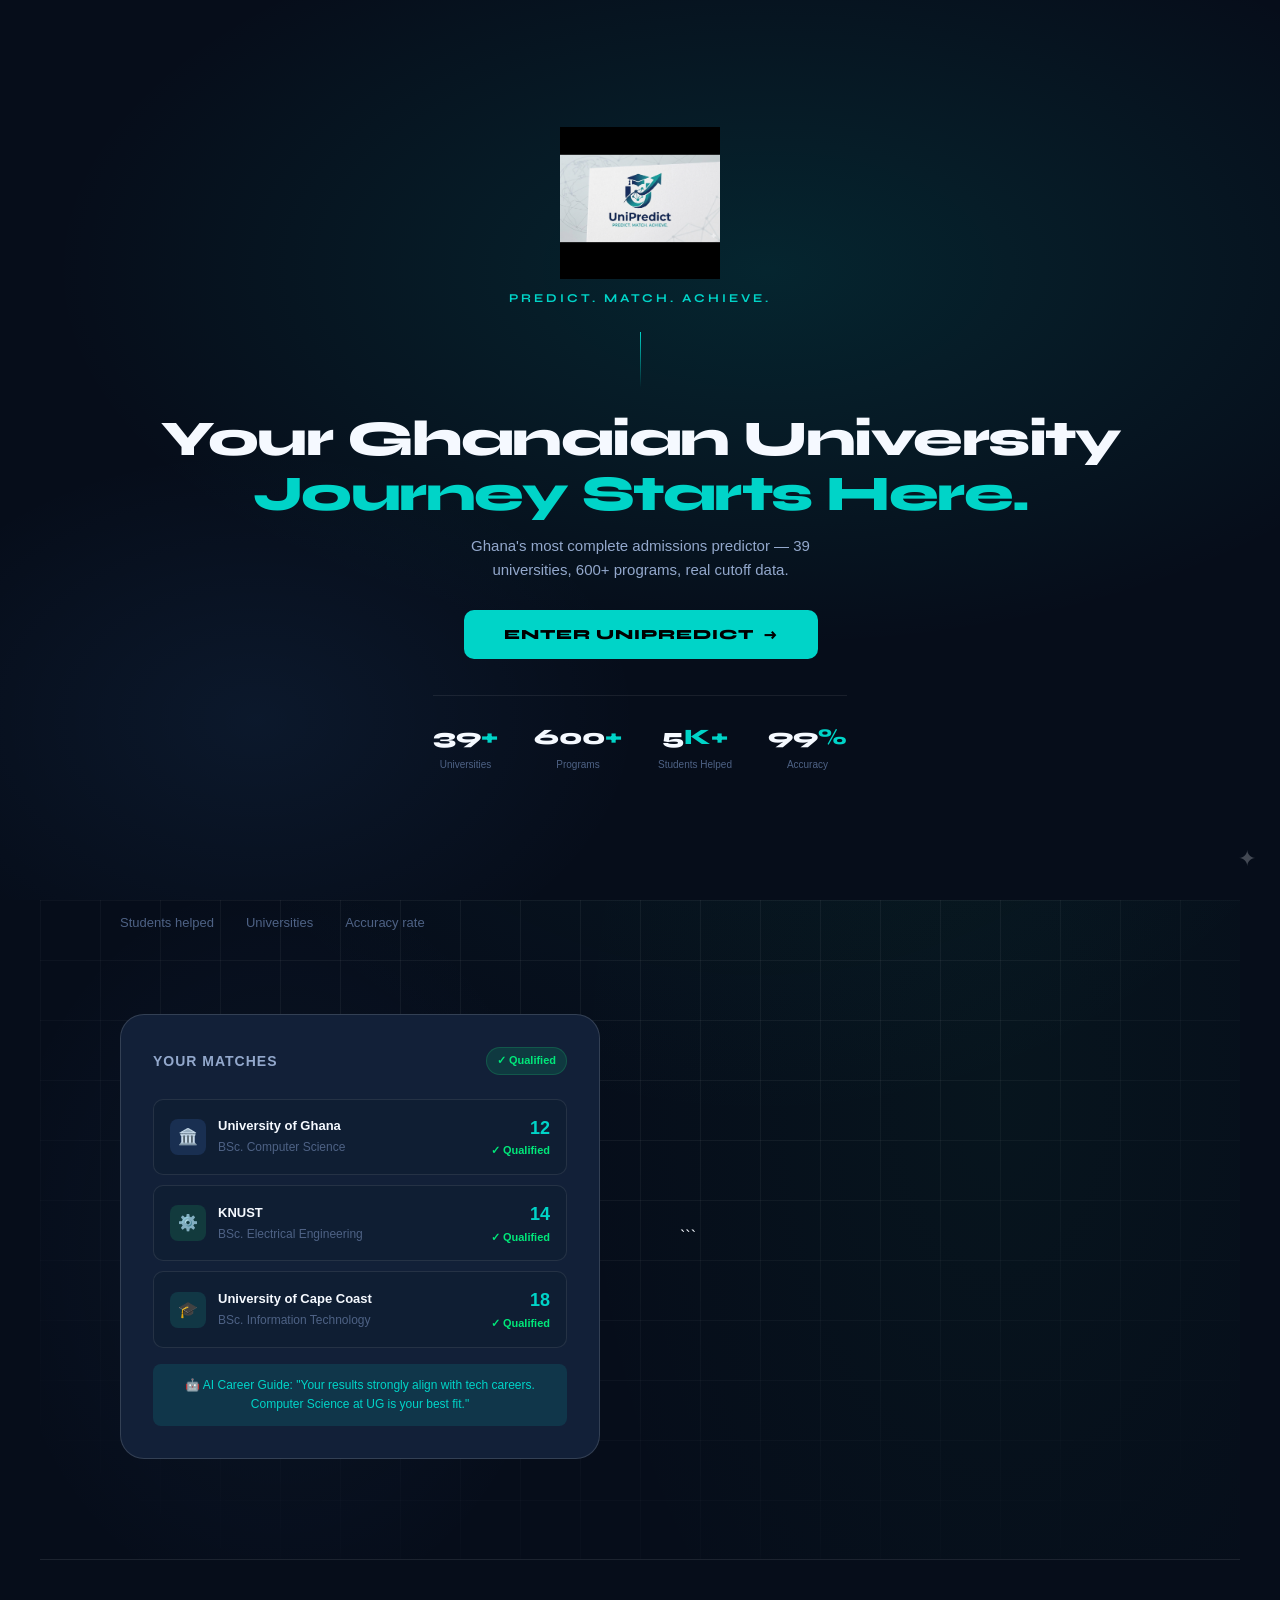
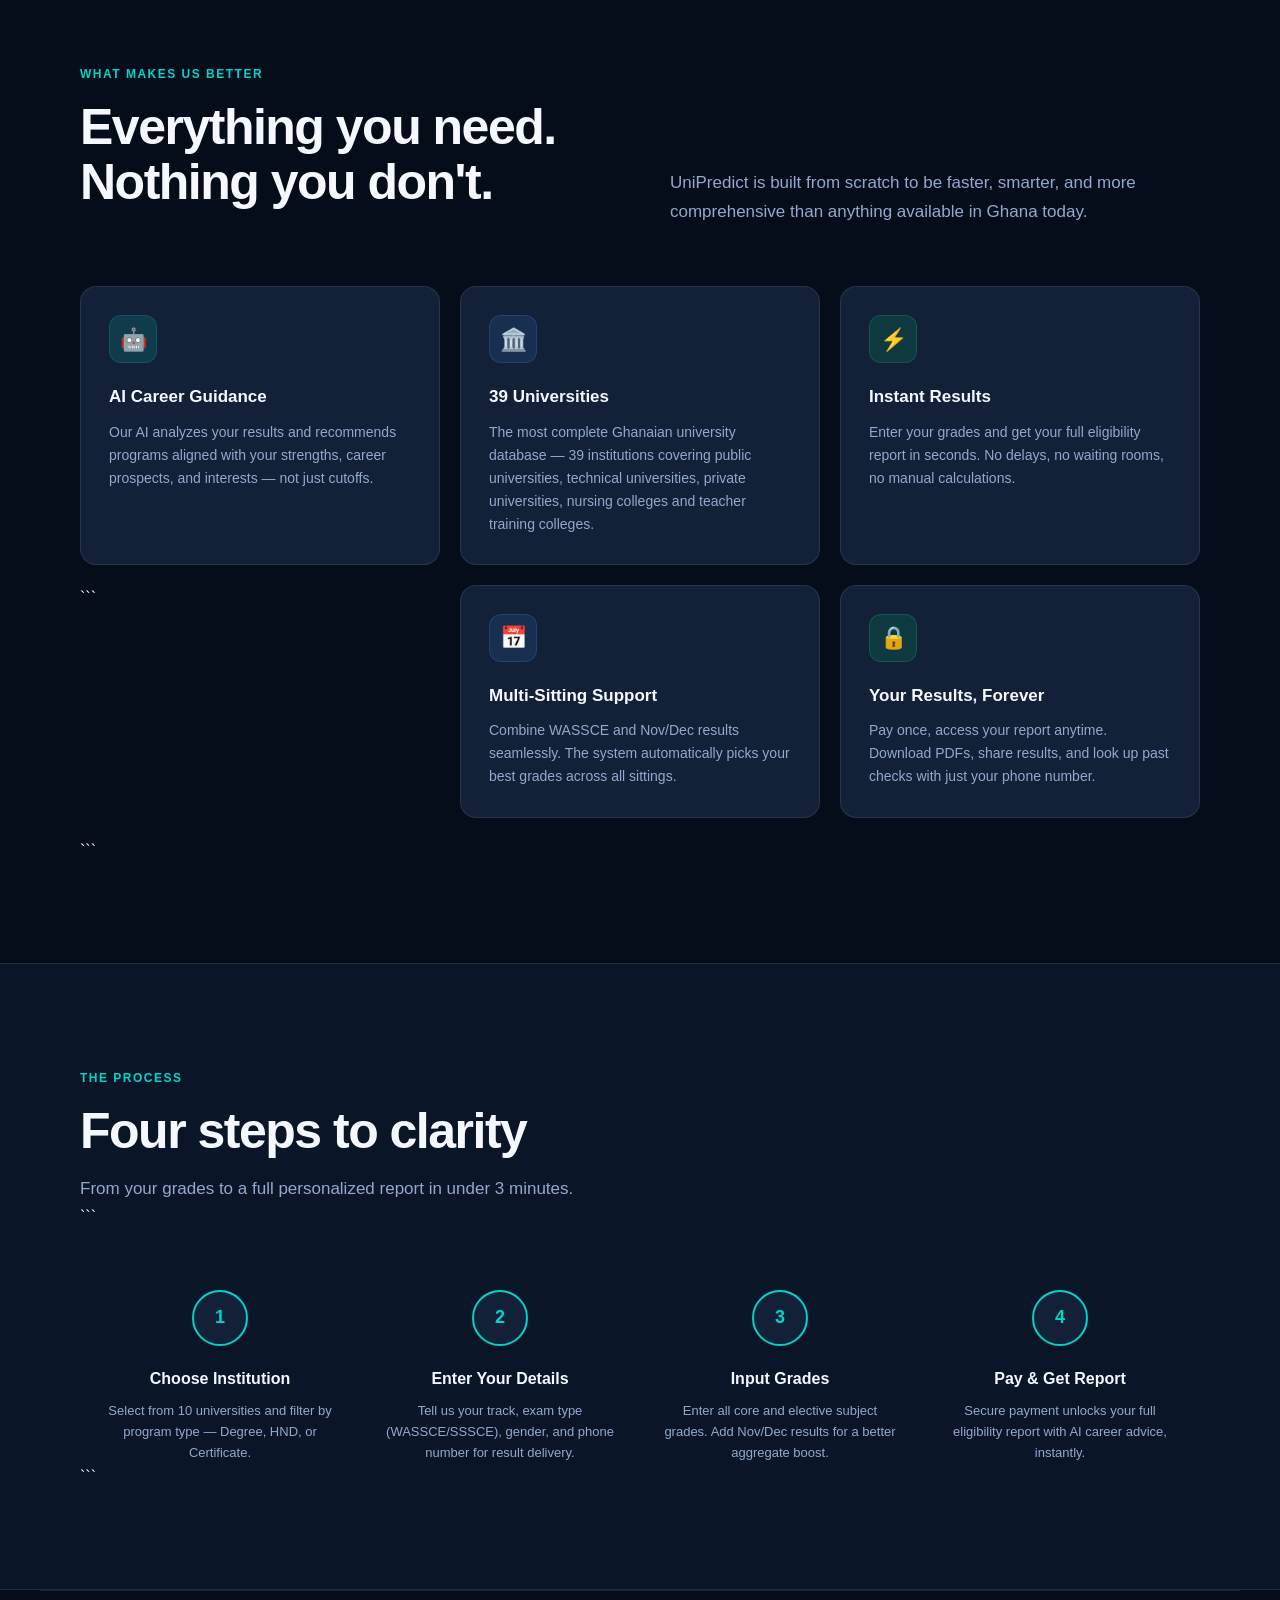
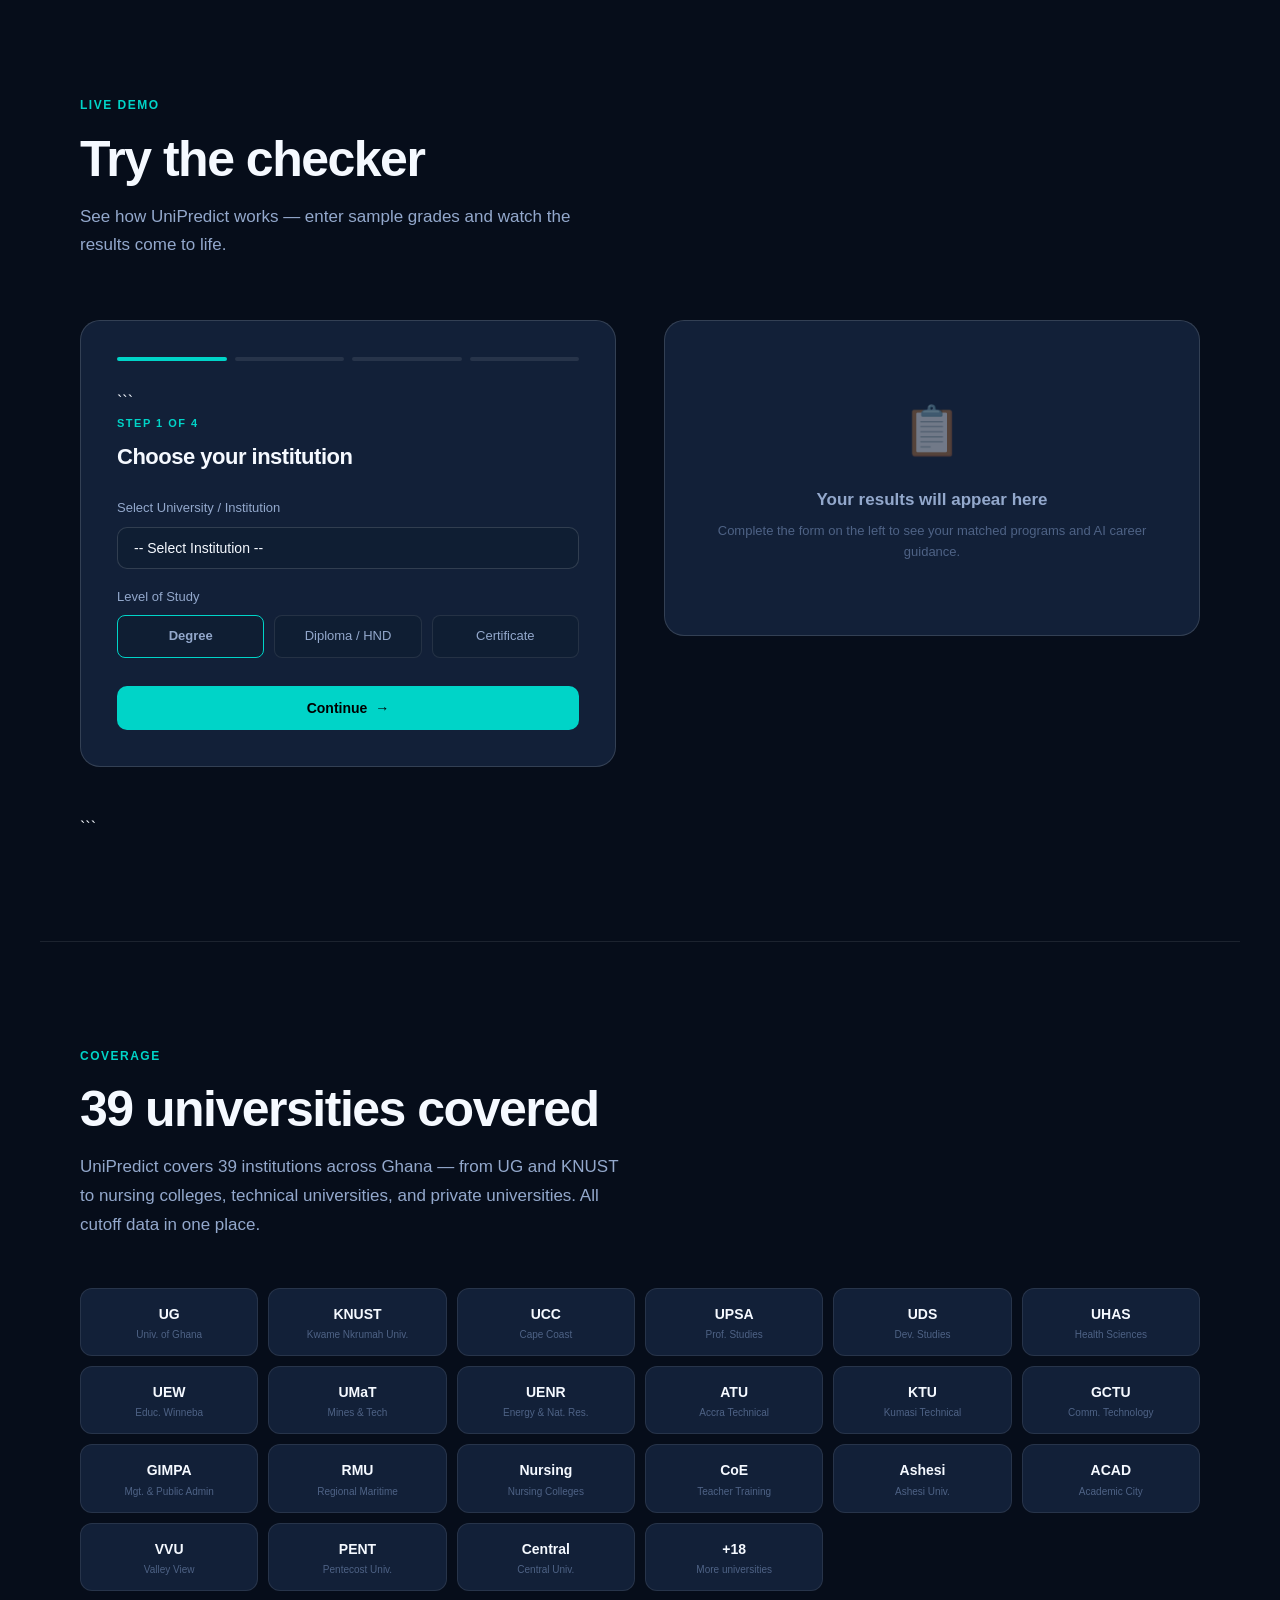
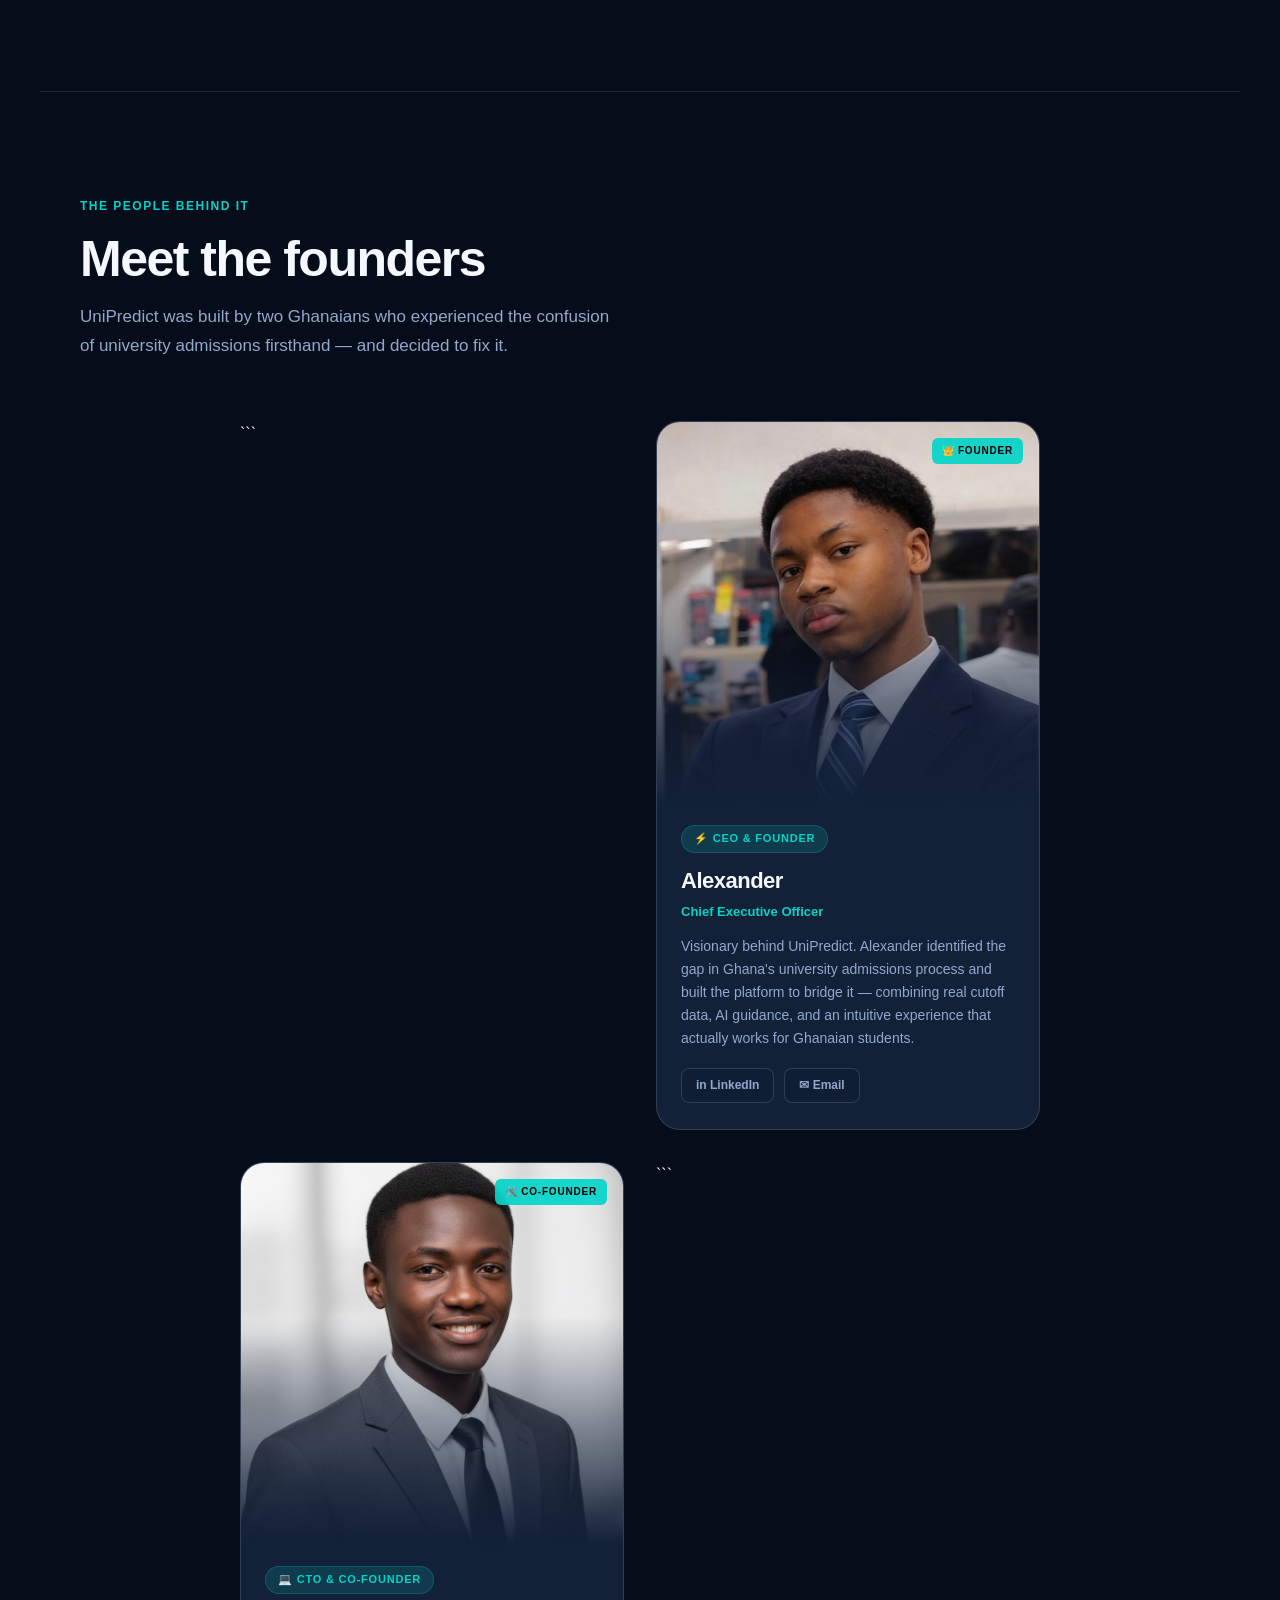
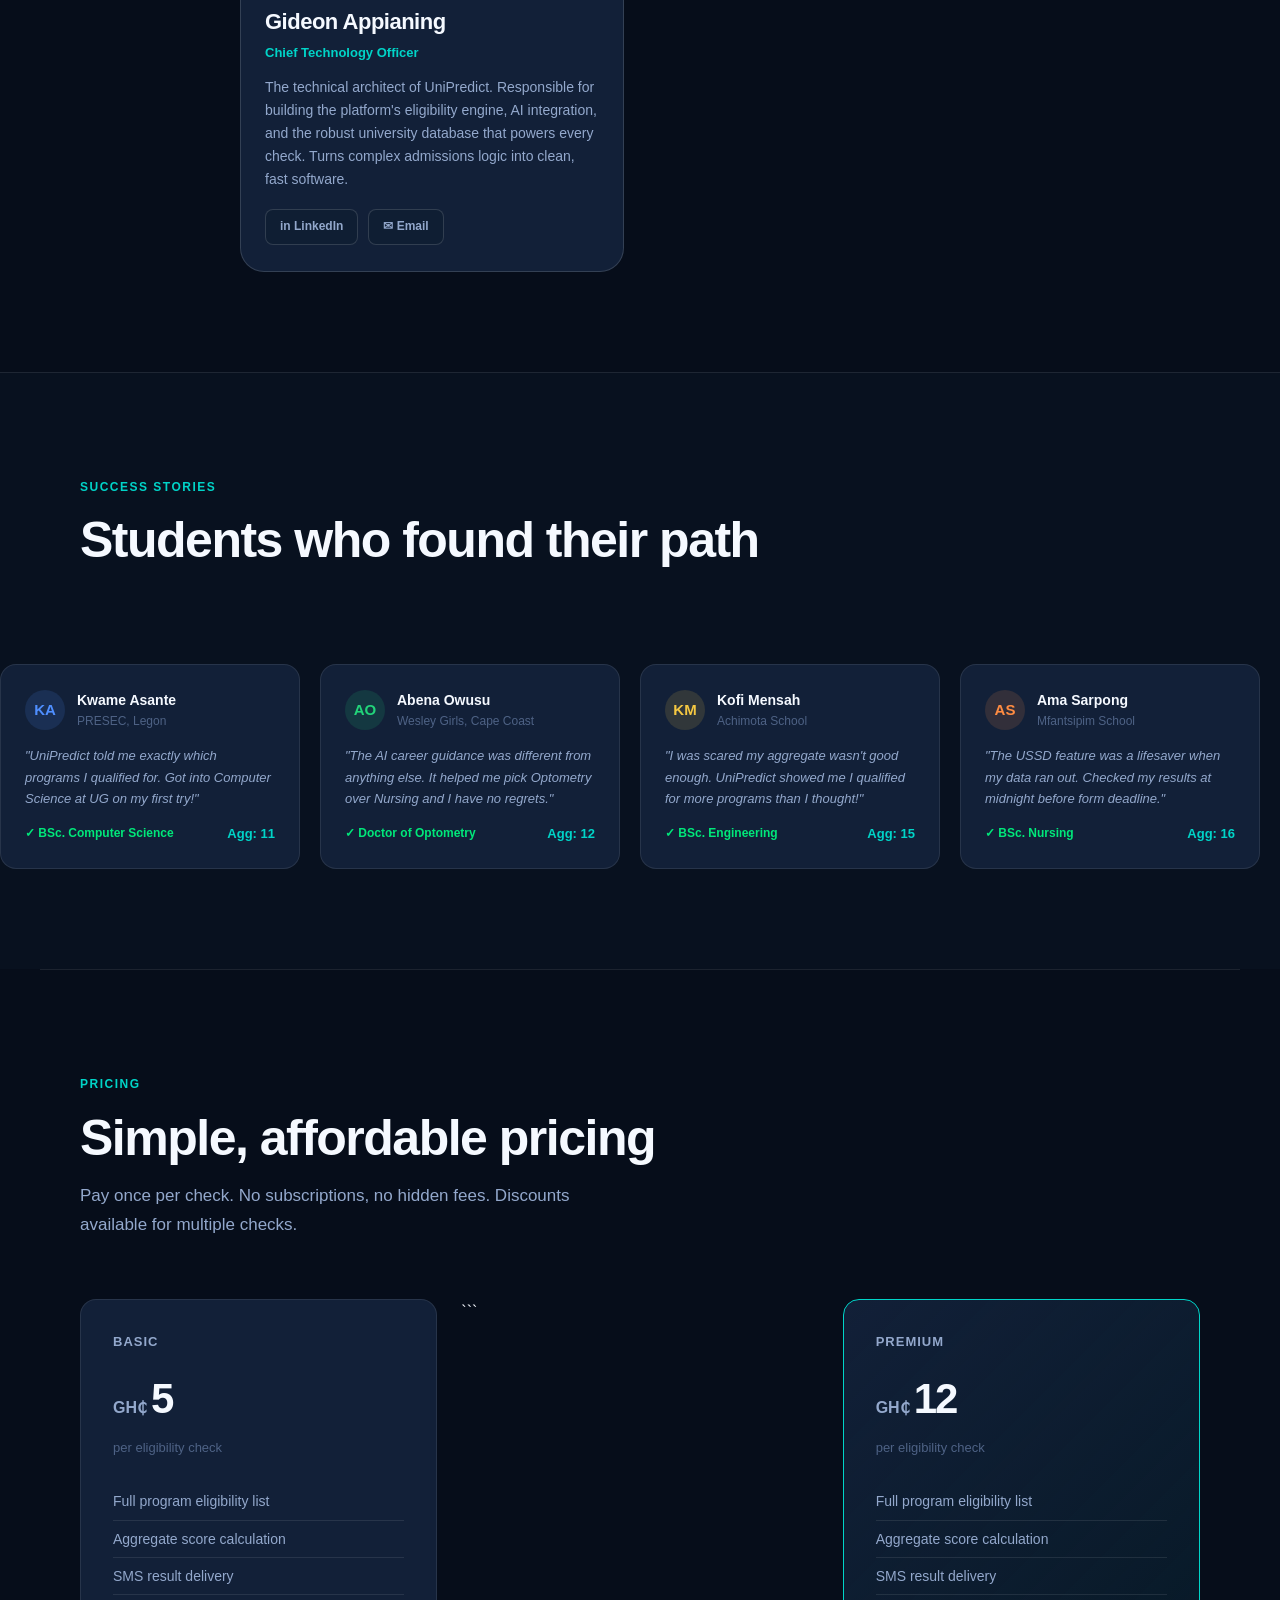
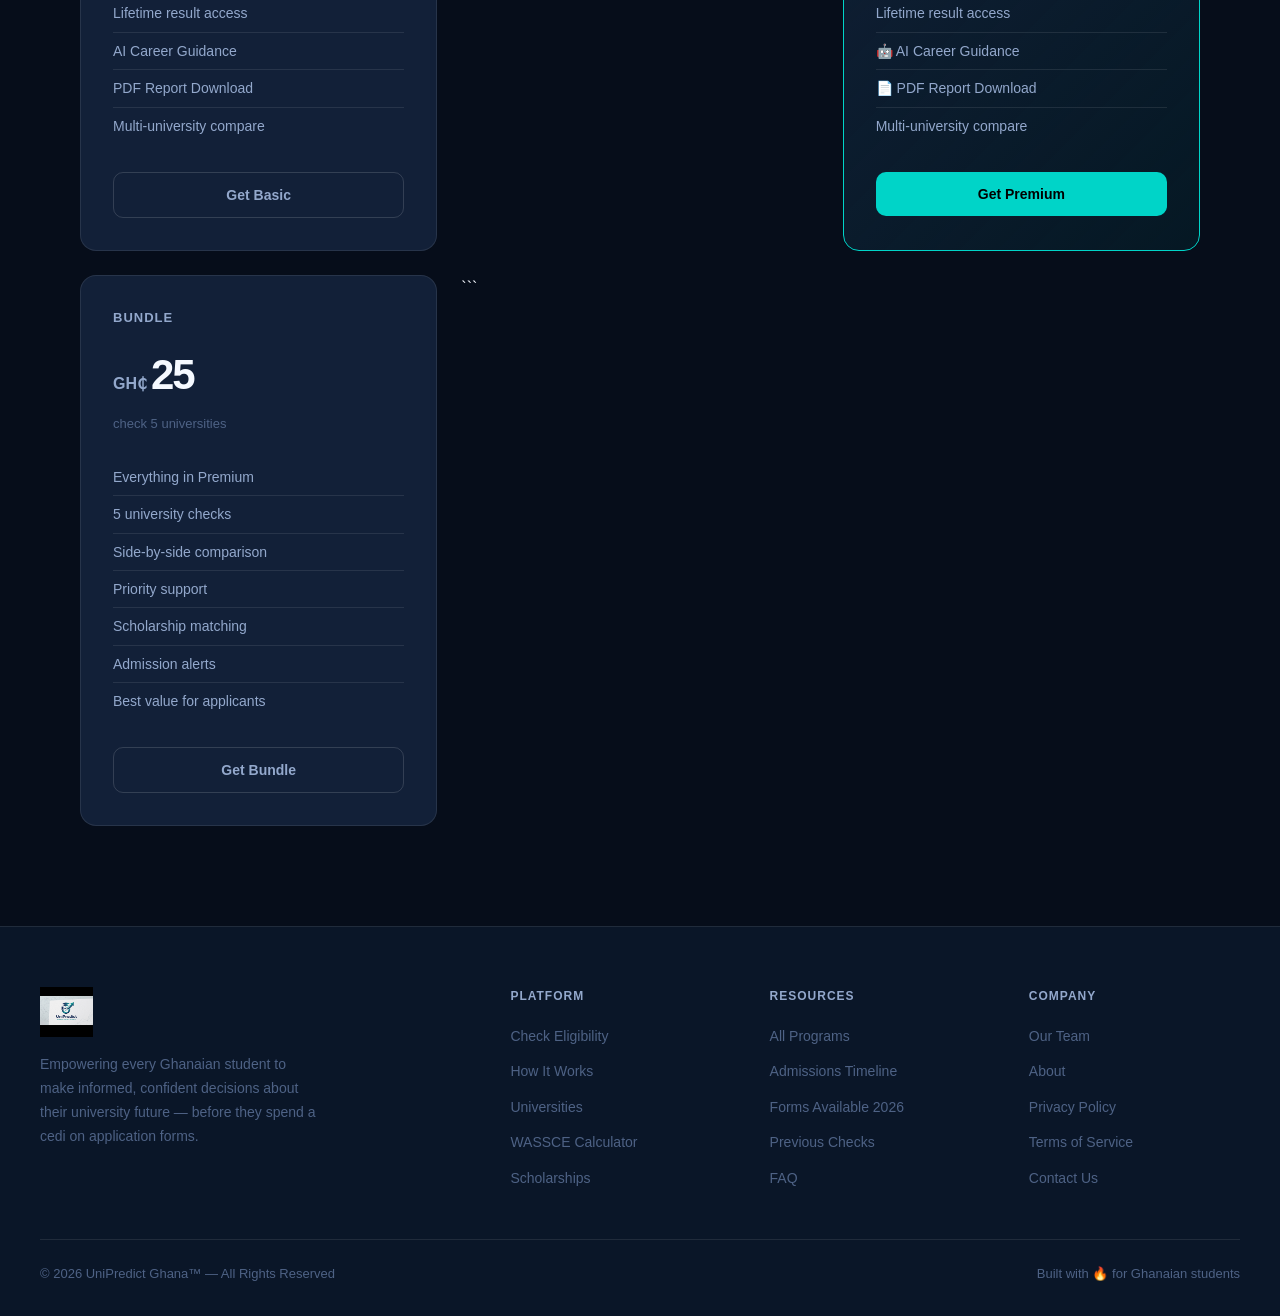
==== commit 245ef9a7: "Update print statement from 'Hello' to 'Goodbye'" ====
--- a/index.html
+++ b/index.html
@@ -14,21 +14,21 @@
     --bg3: #0f1e33;
     --surface: #122038;
     --surface2: #172843;
-    --border: rgba(255,255,255,0.07);
-    --border2: rgba(255,255,255,0.12);
-    --teal: #1dbfb0;
-    --teal2: #17a89a;
-    --teal-dim: rgba(29,191,176,0.12);
-    --teal-glow: rgba(29,191,176,0.25);
-    --green: #22d47a;
-    --green-dim: rgba(34,212,122,0.1);
-    --red: #ff4d6a;
-    --red-dim: rgba(255,77,106,0.1);
-    --text: #f0f4ff;
-    --text2: #8a97b8;
-    --text3: #4d5c7a;
-    --accent: #4f8fff;
-    --accent-dim: rgba(79,143,255,0.1);
+    --border: rgba(255,255,255,0.09);
+    --border2: rgba(255,255,255,0.14);
+    --teal: #00d4c8;
+    --teal2: #00b8ad;
+    --teal-dim: rgba(0,212,200,0.15);
+    --teal-glow: rgba(0,212,200,0.30);
+    --green: #00e87a;
+    --green-dim: rgba(0,232,122,0.12);
+    --red: #ff3355;
+    --red-dim: rgba(255,51,85,0.12);
+    --text: #f5f9ff;
+    --text2: #93a8cc;
+    --text3: #4e6285;
+    --accent: #4d9fff;
+    --accent-dim: rgba(77,159,255,0.12);
     --radius: 16px;
     --radius-sm: 10px;
   }
@@ -38,8 +38,8 @@
 html { scroll-behavior: smooth; }
 
 body {
-background: var(–bg);
-color: var(–text);
+background: #060d1a;
+color: #f5f9ff;
 font-family: ‘DM Sans’, sans-serif;
 font-size: 16px;
 line-height: 1.6;
@@ -71,9 +71,9 @@
 align-items: center;
 justify-content: space-between;
 padding: 18px 40px;
-background: rgba(8,11,18,0.85);
-backdrop-filter: blur(20px);
-border-bottom: 1px solid var(–border);
+background: #0a1422;
+-webkit-backdrop-filter: blur(20px); backdrop-filter: blur(20px);
+border-bottom: 1px solid rgba(255,255,255,0.09);
 }
 
 .nav-logo {
@@ -85,7 +85,7 @@
 
 .logo-mark {
 width: 36px; height: 36px;
-background: var(–teal);
+background: #00d4c8;
 border-radius: 10px;
 display: flex; align-items: center; justify-content: center;
 font-family: ‘Syne’, sans-serif;
@@ -99,11 +99,11 @@
 font-family: ‘Syne’, sans-serif;
 font-weight: 700;
 font-size: 18px;
-color: var(–text);
+color: #f5f9ff;
 letter-spacing: -0.3px;
 }
 
-.logo-text span { color: var(–teal); }
+.logo-text span { color: #00d4c8; }
 
 .nav-links {
 display: flex;
@@ -113,18 +113,18 @@
 }
 
 .nav-links a {
-color: var(–text2);
+color: #93a8cc;
 text-decoration: none;
 font-size: 14px;
 font-weight: 500;
 transition: color 0.2s;
 }
 
-.nav-links a:hover { color: var(–text); }
+.nav-links a:hover { color: #f5f9ff; }
 
 .nav-cta {
-background: var(–teal);
-color: #fff !important;
+background: #00d4c8;
+color: #000 !important;
 padding: 10px 22px;
 border-radius: 8px;
 font-weight: 600 !important;
@@ -132,15 +132,15 @@
 transition: background 0.2s, transform 0.15s !important;
 }
 
-.nav-cta:hover { background: var(–teal2) !important; transform: translateY(-1px); }
+.nav-cta:hover { background: #00b8ad !important; transform: translateY(-1px); }
 
 /* ─── TICKER ─── */
 .ticker {
 position: fixed;
 top: 73px; left: 0; right: 0;
 z-index: 99;
-background: var(–teal);
-color: #fff;
+background: #00d4c8;
+color: #000;
 font-size: 12px;
 font-weight: 600;
 letter-spacing: 0.3px;
@@ -199,8 +199,8 @@
 position: absolute;
 inset: 0;
 background-image:
-linear-gradient(rgba(255,255,255,0.025) 1px, transparent 1px),
-linear-gradient(90deg, rgba(255,255,255,0.025) 1px, transparent 1px);
+linear-gradient(rgba(255,255,255,0.05) 1px, transparent 1px),
+linear-gradient(90deg, rgba(255,255,255,0.05) 1px, transparent 1px);
 background-size: 60px 60px;
 mask-image: radial-gradient(ellipse 80% 60% at 50% 50%, black 40%, transparent 100%);
 }
@@ -221,13 +221,13 @@
 display: inline-flex;
 align-items: center;
 gap: 8px;
-background: var(–teal-dim);
+background: rgba(0,212,200,0.15);
 border: 1px solid rgba(29,191,176,0.3);
 border-radius: 100px;
 padding: 6px 14px;
 font-size: 12px;
 font-weight: 600;
-color: var(–teal);
+color: #00d4c8;
 margin-bottom: 24px;
 letter-spacing: 0.5px;
 text-transform: uppercase;
@@ -236,7 +236,7 @@
 .hero-badge::before {
 content: ‘’;
 width: 6px; height: 6px;
-background: var(–teal);
+background: #00d4c8;
 border-radius: 50%;
 animation: pulse 2s infinite;
 }
@@ -255,7 +255,7 @@
 }
 
 .hero-title .line2 {
-color: var(–teal);
+color: #00d4c8;
 position: relative;
 display: inline-block;
 }
@@ -265,13 +265,13 @@
 position: absolute;
 bottom: -4px; left: 0; right: 0;
 height: 3px;
-background: linear-gradient(90deg, var(–teal), transparent);
+background: linear-gradient(90deg, #00d4c8, transparent);
 border-radius: 2px;
 }
 
 .hero-subtitle {
 font-size: 18px;
-color: var(–text2);
+color: #93a8cc;
 line-height: 1.7;
 margin-bottom: 40px;
 font-weight: 300;
@@ -286,11 +286,11 @@
 }
 
 .btn-primary {
-background: var(–teal);
-color: #fff;
+background: #00d4c8;
+color: #000;
 border: none;
 padding: 16px 32px;
-border-radius: var(–radius-sm);
+border-radius: 10px;
 font-family: ‘Syne’, sans-serif;
 font-weight: 700;
 font-size: 15px;
@@ -304,17 +304,17 @@
 }
 
 .btn-primary:hover {
-background: var(–teal2);
+background: #00b8ad;
 transform: translateY(-2px);
 box-shadow: 0 12px 40px rgba(29,191,176,0.3);
 }
 
 .btn-ghost {
 background: transparent;
-color: var(–text2);
-border: 1px solid var(–border2);
+color: #93a8cc;
+border: 1px solid rgba(255,255,255,0.14);
 padding: 16px 28px;
-border-radius: var(–radius-sm);
+border-radius: 10px;
 font-family: ‘DM Sans’, sans-serif;
 font-weight: 500;
 font-size: 15px;
@@ -327,9 +327,9 @@
 }
 
 .btn-ghost:hover {
-border-color: var(–border2);
-color: var(–text);
-background: var(–surface);
+border-color: rgba(255,255,255,0.14);
+color: #f5f9ff;
+background: #122038;
 }
 
 .hero-stats {
@@ -337,30 +337,30 @@
 gap: 32px;
 margin-top: 48px;
 padding-top: 40px;
-border-top: 1px solid var(–border);
+border-top: 1px solid rgba(255,255,255,0.09);
 }
 
 .hero-stat-num {
 font-family: ‘Syne’, sans-serif;
 font-size: 28px;
 font-weight: 800;
-color: var(–text);
+color: #f5f9ff;
 letter-spacing: -1px;
 }
 
-.hero-stat-num span { color: var(–teal); }
+.hero-stat-num span { color: #00d4c8; }
 
 .hero-stat-label {
 font-size: 13px;
-color: var(–text3);
+color: #4e6285;
 font-weight: 400;
 margin-top: 2px;
 }
 
 /* ─── HERO CARD ─── */
 .hero-card {
-background: var(–surface);
-border: 1px solid var(–border2);
+background: #122038;
+border: 1px solid rgba(255,255,255,0.14);
 border-radius: 24px;
 padding: 32px;
 position: relative;
@@ -392,14 +392,14 @@
 font-family: ‘Syne’, sans-serif;
 font-size: 14px;
 font-weight: 700;
-color: var(–text2);
+color: #93a8cc;
 text-transform: uppercase;
 letter-spacing: 1px;
 }
 
 .card-badge {
-background: var(–green-dim);
-color: var(–green);
+background: rgba(0,232,122,0.12);
+color: #00e87a;
 border: 1px solid rgba(34,212,122,0.2);
 padding: 4px 10px;
 border-radius: 100px;
@@ -412,14 +412,14 @@
 align-items: center;
 justify-content: space-between;
 padding: 14px 16px;
-background: var(–bg3);
-border-radius: var(–radius-sm);
+background: #0f1e33;
+border-radius: 10px;
 margin-bottom: 10px;
-border: 1px solid var(–border);
+border: 1px solid rgba(255,255,255,0.09);
 transition: all 0.2s;
 }
 
-.match-item:hover { border-color: var(–border2); background: var(–surface2); }
+.match-item:hover { border-color: rgba(255,255,255,0.14); background: #172843; }
 
 .match-left {
 display: flex;
@@ -445,12 +445,12 @@
 font-family: ‘Syne’, sans-serif;
 font-size: 13px;
 font-weight: 700;
-color: var(–text);
+color: #f5f9ff;
 }
 
 .match-prog {
 font-size: 12px;
-color: var(–text3);
+color: #4e6285;
 margin-top: 1px;
 }
 
@@ -462,22 +462,22 @@
 font-family: ‘Syne’, sans-serif;
 font-size: 18px;
 font-weight: 800;
-color: var(–teal);
+color: #00d4c8;
 }
 
 .match-status {
 font-size: 11px;
-color: var(–green);
+color: #00e87a;
 font-weight: 600;
 }
 
 .card-footer-note {
 margin-top: 16px;
 padding: 12px;
-background: var(–teal-dim);
+background: rgba(0,212,200,0.15);
 border-radius: 8px;
 font-size: 12px;
-color: var(–teal);
+color: #00d4c8;
 text-align: center;
 font-weight: 500;
 }
@@ -497,7 +497,7 @@
 font-weight: 700;
 text-transform: uppercase;
 letter-spacing: 1.5px;
-color: var(–teal);
+color: #00d4c8;
 margin-bottom: 16px;
 }
 
@@ -505,7 +505,7 @@
 content: ‘’;
 width: 20px;
 height: 2px;
-background: var(–teal);
+background: #00d4c8;
 border-radius: 2px;
 }
 
@@ -519,14 +519,14 @@
 
 .section-sub {
 font-size: 17px;
-color: var(–text2);
+color: #93a8cc;
 font-weight: 300;
 max-width: 540px;
 line-height: 1.7;
 }
 
 /* ─── FEATURES ─── */
-#features { border-top: 1px solid var(–border); }
+#features { border-top: 1px solid rgba(255,255,255,0.09); }
 
 .features-header {
 display: grid;
@@ -543,9 +543,9 @@
 }
 
 .feature-card {
-background: var(–surface);
-border: 1px solid var(–border);
-border-radius: var(–radius);
+background: #122038;
+border: 1px solid rgba(255,255,255,0.09);
+border-radius: 16px;
 padding: 28px;
 transition: all 0.3s;
 position: relative;
@@ -556,7 +556,7 @@
 content: ‘’;
 position: absolute;
 inset: 0;
-background: radial-gradient(circle at top left, var(–teal-dim), transparent 60%);
+background: radial-gradient(circle at top left, rgba(0,212,200,0.15), transparent 60%);
 opacity: 0;
 transition: opacity 0.3s;
 }
@@ -581,9 +581,9 @@
 z-index: 1;
 }
 
-.fi-gold { background: var(–teal-dim); border: 1px solid rgba(29,191,176,0.2); }
-.fi-blue { background: var(–accent-dim); border: 1px solid rgba(79,143,255,0.2); }
-.fi-green { background: var(–green-dim); border: 1px solid rgba(34,212,122,0.2); }
+.fi-gold { background: rgba(0,212,200,0.15); border: 1px solid rgba(29,191,176,0.2); }
+.fi-blue { background: rgba(77,159,255,0.12); border: 1px solid rgba(79,143,255,0.2); }
+.fi-green { background: rgba(0,232,122,0.12); border: 1px solid rgba(34,212,122,0.2); }
 
 .feature-title {
 font-family: ‘Syne’, sans-serif;
@@ -596,7 +596,7 @@
 
 .feature-desc {
 font-size: 14px;
-color: var(–text2);
+color: #93a8cc;
 line-height: 1.65;
 position: relative;
 z-index: 1;
@@ -604,11 +604,11 @@
 
 /* ─── HOW IT WORKS ─── */
 #how {
-background: var(–bg2);
+background: #0a1628;
 max-width: 100%;
 padding: 100px 0;
-border-top: 1px solid var(–border);
-border-bottom: 1px solid var(–border);
+border-top: 1px solid rgba(255,255,255,0.09);
+border-bottom: 1px solid rgba(255,255,255,0.09);
 }
 
 #how .inner {
@@ -645,15 +645,15 @@
 .step-num {
 width: 56px; height: 56px;
 border-radius: 50%;
-background: var(–surface);
-border: 2px solid var(–teal);
+background: #122038;
+border: 2px solid #00d4c8;
 display: flex;
 align-items: center;
 justify-content: center;
 font-family: ‘Syne’, sans-serif;
 font-weight: 800;
 font-size: 18px;
-color: var(–teal);
+color: #00d4c8;
 margin: 0 auto 20px;
 position: relative;
 z-index: 2;
@@ -668,13 +668,13 @@
 
 .step-desc {
 font-size: 13px;
-color: var(–text2);
+color: #93a8cc;
 line-height: 1.6;
 }
 
 /* ─── CHECKER TOOL ─── */
 #checker {
-border-top: 1px solid var(–border);
+border-top: 1px solid rgba(255,255,255,0.09);
 }
 
 .checker-wrap {
@@ -686,8 +686,8 @@
 }
 
 .checker-form {
-background: var(–surface);
-border: 1px solid var(–border2);
+background: #122038;
+border: 1px solid rgba(255,255,255,0.14);
 border-radius: 20px;
 padding: 36px;
 position: relative;
@@ -699,7 +699,7 @@
 position: absolute;
 top: 0; left: 0; right: 0;
 height: 2px;
-background: linear-gradient(90deg, var(–teal), var(–accent));
+background: linear-gradient(90deg, #00d4c8, #4d9fff);
 }
 
 .form-step-indicator {
@@ -712,11 +712,11 @@
 height: 4px;
 border-radius: 2px;
 flex: 1;
-background: var(–border);
+background: rgba(255,255,255,0.09);
 transition: background 0.3s;
 }
 
-.fsi-dot.active { background: var(–teal); }
+.fsi-dot.active { background: #00d4c8; }
 .fsi-dot.done { background: rgba(29,191,176,0.4); }
 
 .form-step { display: none; }
@@ -728,7 +728,7 @@
 font-weight: 700;
 text-transform: uppercase;
 letter-spacing: 1.5px;
-color: var(–teal);
+color: #00d4c8;
 margin-bottom: 6px;
 }
 
@@ -748,17 +748,17 @@
 display: block;
 font-size: 13px;
 font-weight: 500;
-color: var(–text2);
+color: #93a8cc;
 margin-bottom: 8px;
 }
 
 .form-select, .form-input {
 width: 100%;
-background: var(–bg3);
-border: 1px solid var(–border2);
-border-radius: var(–radius-sm);
+background: #0f1e33;
+border: 1px solid rgba(255,255,255,0.14);
+border-radius: 10px;
 padding: 12px 16px;
-color: var(–text);
+color: #f5f9ff;
 font-family: ‘DM Sans’, sans-serif;
 font-size: 14px;
 transition: border-color 0.2s;
@@ -768,11 +768,11 @@
 
 .form-select:focus, .form-input:focus {
 outline: none;
-border-color: var(–teal);
-box-shadow: 0 0 0 3px var(–teal-dim);
-}
-
-.form-select option { background: var(–bg2); }
+border-color: #00d4c8;
+box-shadow: 0 0 0 3px rgba(0,212,200,0.15);
+}
+
+.form-select option { background: #0a1628; }
 
 .select-wrap {
 position: relative;
@@ -784,7 +784,7 @@
 right: 14px;
 top: 50%;
 transform: translateY(-50%);
-color: var(–text3);
+color: #4e6285;
 pointer-events: none;
 font-size: 12px;
 }
@@ -797,7 +797,7 @@
 
 .grade-item label {
 font-size: 12px;
-color: var(–text3);
+color: #4e6285;
 display: block;
 margin-bottom: 5px;
 }
@@ -810,21 +810,21 @@
 .radio-btn {
 flex: 1;
 padding: 10px;
-background: var(–bg3);
-border: 1px solid var(–border);
+background: #0f1e33;
+border: 1px solid rgba(255,255,255,0.09);
 border-radius: 8px;
 text-align: center;
 font-size: 13px;
-color: var(–text2);
+color: #93a8cc;
 cursor: pointer;
 transition: all 0.2s;
 font-weight: 500;
 }
 
 .radio-btn.selected {
-background: var(–teal-dim);
-border-color: var(–teal);
-color: var(–teal);
+background: rgba(0,212,200,0.15);
+border-color: #00d4c8;
+color: #00d4c8;
 font-weight: 600;
 }
 
@@ -836,11 +836,11 @@
 
 .btn-next {
 flex: 1;
-background: var(–teal);
-color: #fff;
+background: #00d4c8;
+color: #000;
 border: none;
 padding: 14px;
-border-radius: var(–radius-sm);
+border-radius: 10px;
 font-family: ‘Syne’, sans-serif;
 font-weight: 700;
 font-size: 14px;
@@ -852,14 +852,14 @@
 gap: 8px;
 }
 
-.btn-next:hover { background: var(–teal2); transform: translateY(-1px); }
+.btn-next:hover { background: #00b8ad; transform: translateY(-1px); }
 
 .btn-back-sm {
-background: var(–surface2);
-color: var(–text2);
-border: 1px solid var(–border);
+background: #172843;
+color: #93a8cc;
+border: 1px solid rgba(255,255,255,0.09);
 padding: 14px 20px;
-border-radius: var(–radius-sm);
+border-radius: 10px;
 font-family: ‘DM Sans’, sans-serif;
 font-weight: 500;
 font-size: 14px;
@@ -867,12 +867,12 @@
 transition: all 0.2s;
 }
 
-.btn-back-sm:hover { color: var(–text); }
+.btn-back-sm:hover { color: #f5f9ff; }
 
 /* ─── RESULTS PANEL ─── */
 .results-panel {
-background: var(–surface);
-border: 1px solid var(–border2);
+background: #122038;
+border: 1px solid rgba(255,255,255,0.14);
 border-radius: 20px;
 padding: 32px;
 height: fit-content;
@@ -896,13 +896,13 @@
 font-family: ‘Syne’, sans-serif;
 font-size: 17px;
 font-weight: 700;
-color: var(–text2);
+color: #93a8cc;
 margin-bottom: 8px;
 }
 
 .rp-sub {
 font-size: 13px;
-color: var(–text3);
+color: #4e6285;
 }
 
 .results-content { display: none; }
@@ -913,11 +913,11 @@
 justify-content: space-between;
 margin-bottom: 20px;
 padding-bottom: 16px;
-border-bottom: 1px solid var(–border);
+border-bottom: 1px solid rgba(255,255,255,0.09);
 }
 
 .result-agg-box {
-background: var(–teal-dim);
+background: rgba(0,212,200,0.15);
 border: 1px solid rgba(29,191,176,0.25);
 border-radius: 12px;
 padding: 10px 16px;
@@ -928,13 +928,13 @@
 font-family: ‘Syne’, sans-serif;
 font-size: 28px;
 font-weight: 800;
-color: var(–teal);
+color: #00d4c8;
 line-height: 1;
 }
 
 .agg-label {
 font-size: 10px;
-color: var(–teal);
+color: #00d4c8;
 opacity: 0.7;
 font-weight: 600;
 text-transform: uppercase;
@@ -950,7 +950,7 @@
 
 .result-title-block .rt-sub {
 font-size: 12px;
-color: var(–text3);
+color: #4e6285;
 margin-top: 2px;
 }
 
@@ -963,28 +963,28 @@
 padding: 12px 14px;
 border-radius: 10px;
 margin-bottom: 8px;
-background: var(–bg3);
-border: 1px solid var(–border);
+background: #0f1e33;
+border: 1px solid rgba(255,255,255,0.09);
 transition: all 0.2s;
 }
 
-.program-item:hover { border-color: var(–border2); }
+.program-item:hover { border-color: rgba(255,255,255,0.14); }
 
 .pi-name {
 font-size: 13px;
 font-weight: 500;
-color: var(–text);
+color: #f5f9ff;
 }
 
 .pi-cut {
 font-size: 11px;
-color: var(–text3);
+color: #4e6285;
 margin-top: 2px;
 }
 
 .pi-note {
 font-size: 11px;
-color: var(–accent);
+color: #4d9fff;
 margin-top: 3px;
 }
 
@@ -997,14 +997,14 @@
 }
 
 .pi-badge.qualify {
-background: var(–green-dim);
-color: var(–green);
+background: rgba(0,232,122,0.12);
+color: #00e87a;
 border: 1px solid rgba(34,212,122,0.2);
 }
 
 .pi-badge.borderline {
 background: rgba(29,191,176,0.1);
-color: var(–teal);
+color: #00d4c8;
 border: 1px solid rgba(29,191,176,0.2);
 }
 
@@ -1023,7 +1023,7 @@
 font-family: ‘Syne’, sans-serif;
 font-size: 12px;
 font-weight: 700;
-color: var(–accent);
+color: #4d9fff;
 text-transform: uppercase;
 letter-spacing: 0.8px;
 margin-bottom: 10px;
@@ -1031,7 +1031,7 @@
 
 .ai-advice-text {
 font-size: 13px;
-color: var(–text2);
+color: #93a8cc;
 line-height: 1.6;
 }
 
@@ -1040,19 +1040,19 @@
 align-items: center;
 gap: 10px;
 padding: 16px;
-background: var(–bg3);
+background: #0f1e33;
 border-radius: 10px;
 margin-bottom: 16px;
 font-size: 13px;
-color: var(–text2);
+color: #93a8cc;
 }
 
 .loading-indicator.show { display: flex; }
 
 .spinner {
 width: 18px; height: 18px;
-border: 2px solid var(–border);
-border-top-color: var(–teal);
+border: 2px solid rgba(255,255,255,0.09);
+border-top-color: #00d4c8;
 border-radius: 50%;
 animation: spin 0.8s linear infinite;
 flex-shrink: 0;
@@ -1061,7 +1061,7 @@
 @keyframes spin { to { transform: rotate(360deg); } }
 
 /* ─── UNIVERSITIES ─── */
-#universities { border-top: 1px solid var(–border); }
+#universities { border-top: 1px solid rgba(255,255,255,0.09); }
 
 .uni-scroll {
 display: grid;
@@ -1071,8 +1071,8 @@
 }
 
 .uni-chip {
-background: var(–surface);
-border: 1px solid var(–border);
+background: #122038;
+border: 1px solid rgba(255,255,255,0.09);
 border-radius: 12px;
 padding: 14px 12px;
 text-align: center;
@@ -1081,8 +1081,8 @@
 }
 
 .uni-chip:hover {
-border-color: var(–teal);
-background: var(–teal-dim);
+border-color: #00d4c8;
+background: rgba(0,212,200,0.15);
 transform: translateY(-2px);
 }
 
@@ -1090,13 +1090,13 @@
 font-family: ‘Syne’, sans-serif;
 font-size: 14px;
 font-weight: 800;
-color: var(–text);
+color: #f5f9ff;
 display: block;
 }
 
 .uni-chip-name {
 font-size: 10px;
-color: var(–text3);
+color: #4e6285;
 margin-top: 3px;
 line-height: 1.3;
 display: block;
@@ -1104,10 +1104,10 @@
 
 /* ─── TESTIMONIALS ─── */
 #testimonials {
-background: var(–bg2);
+background: #0a1628;
 max-width: 100%;
 padding: 100px 0;
-border-top: 1px solid var(–border);
+border-top: 1px solid rgba(255,255,255,0.09);
 overflow: hidden;
 }
 
@@ -1133,16 +1133,16 @@
 }
 
 .testi-card {
-background: var(–surface);
-border: 1px solid var(–border);
-border-radius: var(–radius);
+background: #122038;
+border: 1px solid rgba(255,255,255,0.09);
+border-radius: 16px;
 padding: 24px;
 width: 300px;
 flex-shrink: 0;
 transition: border-color 0.2s;
 }
 
-.testi-card:hover { border-color: var(–border2); }
+.testi-card:hover { border-color: rgba(255,255,255,0.14); }
 
 .testi-top {
 display: flex;
@@ -1171,13 +1171,13 @@
 
 .testi-school {
 font-size: 12px;
-color: var(–text3);
+color: #4e6285;
 margin-top: 1px;
 }
 
 .testi-quote {
 font-size: 13px;
-color: var(–text2);
+color: #93a8cc;
 line-height: 1.65;
 font-style: italic;
 margin-bottom: 14px;
@@ -1191,7 +1191,7 @@
 
 .testi-program {
 font-size: 12px;
-color: var(–green);
+color: #00e87a;
 font-weight: 600;
 }
 
@@ -1199,11 +1199,11 @@
 font-family: ‘Syne’, sans-serif;
 font-size: 13px;
 font-weight: 700;
-color: var(–teal);
+color: #00d4c8;
 }
 
 /* ─── PRICING ─── */
-#pricing { border-top: 1px solid var(–border); }
+#pricing { border-top: 1px solid rgba(255,255,255,0.09); }
 
 .pricing-grid {
 display: grid;
@@ -1213,9 +1213,9 @@
 }
 
 .pricing-card {
-background: var(–surface);
-border: 1px solid var(–border);
-border-radius: var(–radius);
+background: #122038;
+border: 1px solid rgba(255,255,255,0.09);
+border-radius: 16px;
 padding: 32px;
 position: relative;
 transition: all 0.3s;
@@ -1227,16 +1227,16 @@
 }
 
 .pricing-card.featured {
-border-color: var(–teal);
-background: linear-gradient(135deg, var(–surface), rgba(29,191,176,0.04));
+border-color: #00d4c8;
+background: linear-gradient(135deg, #122038, rgba(29,191,176,0.04));
 }
 
 .pricing-card.featured::before {
 content: ‘MOST POPULAR’;
 position: absolute;
 top: -12px; left: 50%; transform: translateX(-50%);
-background: var(–teal);
-color: #fff;
+background: #00d4c8;
+color: #000;
 font-size: 10px;
 font-weight: 800;
 letter-spacing: 1px;
@@ -1251,7 +1251,7 @@
 font-weight: 700;
 text-transform: uppercase;
 letter-spacing: 1px;
-color: var(–text2);
+color: #93a8cc;
 margin-bottom: 12px;
 }
 
@@ -1265,20 +1265,20 @@
 .plan-currency {
 font-size: 16px;
 font-weight: 600;
-color: var(–text2);
+color: #93a8cc;
 }
 
 .plan-amount {
 font-family: ‘Syne’, sans-serif;
 font-size: 42px;
 font-weight: 800;
-color: var(–text);
+color: #f5f9ff;
 letter-spacing: -2px;
 }
 
 .plan-period {
 font-size: 13px;
-color: var(–text3);
+color: #4e6285;
 margin-bottom: 24px;
 }
 
@@ -1292,16 +1292,16 @@
 align-items: center;
 gap: 10px;
 font-size: 14px;
-color: var(–text2);
+color: #93a8cc;
 padding: 7px 0;
-border-bottom: 1px solid var(–border);
+border-bottom: 1px solid rgba(255,255,255,0.09);
 }
 
 .plan-features li:last-child { border-bottom: none; }
 
 .plan-features li::before {
 content: ‘✓’;
-color: var(–green);
+color: #00e87a;
 font-weight: 700;
 font-size: 13px;
 flex-shrink: 0;
@@ -1309,15 +1309,15 @@
 
 .plan-features li.disabled::before {
 content: ‘×’;
-color: var(–text3);
-}
-
-.plan-features li.disabled { color: var(–text3); }
+color: #4e6285;
+}
+
+.plan-features li.disabled { color: #4e6285; }
 
 .btn-plan {
 width: 100%;
 padding: 14px;
-border-radius: var(–radius-sm);
+border-radius: 10px;
 font-family: ‘Syne’, sans-serif;
 font-weight: 700;
 font-size: 14px;
@@ -1327,23 +1327,23 @@
 }
 
 .btn-plan-featured {
-background: var(–teal);
-color: #fff;
-}
-
-.btn-plan-featured:hover { background: var(–teal2); transform: translateY(-1px); }
+background: #00d4c8;
+color: #000;
+}
+
+.btn-plan-featured:hover { background: #00b8ad; transform: translateY(-1px); }
 
 .btn-plan-outline {
 background: transparent;
-color: var(–text2);
-border: 1px solid var(–border2) !important;
-}
-
-.btn-plan-outline:hover { color: var(–text); background: var(–surface2); }
+color: #93a8cc;
+border: 1px solid rgba(255,255,255,0.14) !important;
+}
+
+.btn-plan-outline:hover { color: #f5f9ff; background: #172843; }
 
 /* ─── USSD ─── */
 .ussd-banner {
-background: linear-gradient(135deg, var(–surface) 0%, rgba(29,191,176,0.06) 100%);
+background: linear-gradient(135deg, #122038 0%, rgba(29,191,176,0.06) 100%);
 border: 1px solid rgba(29,191,176,0.2);
 border-radius: 20px;
 padding: 40px;
@@ -1359,7 +1359,7 @@
 font-weight: 700;
 text-transform: uppercase;
 letter-spacing: 1px;
-color: var(–teal);
+color: #00d4c8;
 margin-bottom: 10px;
 }
 
@@ -1373,12 +1373,12 @@
 
 .ussd-desc {
 font-size: 14px;
-color: var(–text2);
+color: #93a8cc;
 }
 
 .ussd-code {
-background: var(–bg3);
-border: 2px solid var(–teal);
+background: #0f1e33;
+border: 2px solid #00d4c8;
 border-radius: 14px;
 padding: 20px 32px;
 text-align: center;
@@ -1389,20 +1389,20 @@
 font-family: ‘Syne’, sans-serif;
 font-size: 28px;
 font-weight: 800;
-color: var(–teal);
+color: #00d4c8;
 letter-spacing: 2px;
 }
 
 .ussd-hint {
 font-size: 11px;
-color: var(–text3);
+color: #4e6285;
 margin-top: 4px;
 }
 
 /* ─── FOOTER ─── */
 footer {
-background: var(–bg2);
-border-top: 1px solid var(–border);
+background: #0a1628;
+border-top: 1px solid rgba(255,255,255,0.09);
 padding: 60px 40px 32px;
 max-width: 100%;
 }
@@ -1417,12 +1417,12 @@
 grid-template-columns: 2fr 1fr 1fr 1fr;
 gap: 48px;
 padding-bottom: 48px;
-border-bottom: 1px solid var(–border);
+border-bottom: 1px solid rgba(255,255,255,0.09);
 }
 
 .footer-brand p {
 font-size: 14px;
-color: var(–text3);
+color: #4e6285;
 line-height: 1.7;
 margin-top: 16px;
 max-width: 280px;
@@ -1434,7 +1434,7 @@
 font-weight: 700;
 text-transform: uppercase;
 letter-spacing: 1px;
-color: var(–text2);
+color: #93a8cc;
 margin-bottom: 16px;
 }
 
@@ -1446,13 +1446,13 @@
 }
 
 .footer-links a {
-color: var(–text3);
+color: #4e6285;
 text-decoration: none;
 font-size: 14px;
 transition: color 0.2s;
 }
 
-.footer-links a:hover { color: var(–text); }
+.footer-links a:hover { color: #f5f9ff; }
 
 .footer-bottom {
 display: flex;
@@ -1460,11 +1460,11 @@
 justify-content: space-between;
 padding-top: 24px;
 font-size: 13px;
-color: var(–text3);
-}
-
-.footer-bottom a { color: var(–text3); text-decoration: none; }
-.footer-bottom a:hover { color: var(–teal); }
+color: #4e6285;
+}
+
+.footer-bottom a { color: #4e6285; text-decoration: none; }
+.footer-bottom a:hover { color: #00d4c8; }
 
 /* ─── MOBILE NAV HIDDEN ─── */
 .nav-mobile { display: none; }
@@ -1530,7 +1530,7 @@
 
 /* ─── TEAM SECTION ─── */
 #team {
-border-top: 1px solid var(–border);
+border-top: 1px solid rgba(255,255,255,0.09);
 }
 
 .team-grid {
@@ -1544,8 +1544,8 @@
 }
 
 .team-card {
-background: var(–surface);
-border: 1px solid var(–border2);
+background: #122038;
+border: 1px solid rgba(255,255,255,0.14);
 border-radius: 24px;
 overflow: hidden;
 position: relative;
@@ -1591,7 +1591,7 @@
 position: absolute;
 bottom: 0; left: 0; right: 0;
 height: 60%;
-background: linear-gradient(to top, var(–surface) 0%, transparent 100%);
+background: linear-gradient(to top, #122038 0%, transparent 100%);
 pointer-events: none;
 }
 
@@ -1603,13 +1603,13 @@
 display: inline-flex;
 align-items: center;
 gap: 6px;
-background: var(–teal-dim);
+background: rgba(0,212,200,0.15);
 border: 1px solid rgba(29,191,176,0.25);
 border-radius: 100px;
 padding: 4px 12px;
 font-size: 11px;
 font-weight: 700;
-color: var(–teal);
+color: #00d4c8;
 text-transform: uppercase;
 letter-spacing: 0.8px;
 margin-bottom: 10px;
@@ -1620,20 +1620,20 @@
 font-size: 22px;
 font-weight: 800;
 letter-spacing: -0.5px;
-color: var(–text);
+color: #f5f9ff;
 margin-bottom: 4px;
 }
 
 .team-title {
 font-size: 13px;
-color: var(–teal);
+color: #00d4c8;
 font-weight: 600;
 margin-bottom: 12px;
 }
 
 .team-bio {
 font-size: 14px;
-color: var(–text2);
+color: #93a8cc;
 line-height: 1.65;
 margin-bottom: 18px;
 }
@@ -1647,22 +1647,22 @@
 display: inline-flex;
 align-items: center;
 gap: 6px;
-background: var(–bg3);
-border: 1px solid var(–border2);
+background: #0f1e33;
+border: 1px solid rgba(255,255,255,0.14);
 border-radius: 8px;
 padding: 7px 14px;
 font-size: 12px;
 font-weight: 600;
-color: var(–text2);
+color: #93a8cc;
 text-decoration: none;
 transition: all 0.2s;
 cursor: pointer;
 }
 
 .team-social-btn:hover {
-color: var(–teal);
+color: #00d4c8;
 border-color: rgba(29,191,176,0.3);
-background: var(–teal-dim);
+background: rgba(0,212,200,0.15);
 }
 
 .founder-badge {
@@ -1670,7 +1670,7 @@
 top: 16px;
 right: 16px;
 background: rgba(29,191,176,0.9);
-backdrop-filter: blur(8px);
+-webkit-backdrop-filter: blur(8px); backdrop-filter: blur(8px);
 color: #000;
 font-family: ‘Syne’, sans-serif;
 font-size: 10px;
@@ -1687,8 +1687,8 @@
 }
 
 .form-select optgroup {
-background: var(–bg2);
-color: var(–text2);
+background: #0a1628;
+color: #93a8cc;
 font-size: 11px;
 font-weight: 700;
 text-transform: uppercase;
@@ -1696,9 +1696,344 @@
 padding: 4px 0;
 }
 
+/* ─── GITHUB PAGES COLOR SAFETY ─── */
+/* All explicit — no rgba backgrounds that could render white */
+
+body { background-color: #060d1a !important; color: #f5f9ff !important; }
+
+nav { background-color: #0a1422 !important; }
+
+#how, #how .inner { background-color: #0a1628 !important; }
+
+#testimonials, #testimonials .inner { background-color: #08111f !important; }
+
+section { background-color: #060d1a !important; }
+
+.feature-card { background-color: #122038 !important; }
+.pricing-card { background-color: #122038 !important; }
+.team-card { background-color: #122038 !important; }
+.testi-card { background-color: #122038 !important; }
+.checker-form { background-color: #122038 !important; }
+.results-panel { background-color: #122038 !important; }
+.hero-card { background-color: #122038 !important; }
+.match-item { background-color: #0f1e33 !important; }
+.program-item { background-color: #0f1e33 !important; }
+.form-select, .form-input { background-color: #0f1e33 !important; color: #f5f9ff !important; }
+.radio-btn { background-color: #0f1e33 !important; color: #93a8cc !important; }
+.step { color: #f5f9ff !important; }
+.step-desc { color: #93a8cc !important; }
+.section-title { color: #f5f9ff !important; }
+.section-sub { color: #93a8cc !important; }
+.footer-links a { color: #4e6285 !important; }
+.footer-links a:hover { color: #f5f9ff !important; }
+.footer-bottom { color: #4e6285 !important; }
+.hero-stat-label { color: #4e6285 !important; }
+.feature-desc { color: #93a8cc !important; }
+.feature-title { color: #f5f9ff !important; }
+.match-name { color: #f5f9ff !important; }
+.match-prog { color: #4e6285 !important; }
+.pi-name { color: #f5f9ff !important; }
+.pi-cut { color: #4e6285 !important; }
+.step-heading { color: #f5f9ff !important; }
+.form-label { color: #93a8cc !important; }
+.plan-amount { color: #f5f9ff !important; }
+.plan-period { color: #4e6285 !important; }
+.plan-features li { color: #93a8cc !important; }
+.rp-title { color: #93a8cc !important; }
+.rp-sub { color: #4e6285 !important; }
+.agg-num { color: #00d4c8 !important; }
+.agg-label { color: #00d4c8 !important; }
+.pi-badge.qualify { background-color: rgba(0,232,122,0.12) !important; color: #00e87a !important; }
+.pi-badge.borderline { background-color: rgba(0,212,200,0.12) !important; color: #00d4c8 !important; }
+.result-agg-box { background-color: rgba(0,212,200,0.12) !important; }
+.ai-advice { background: linear-gradient(135deg, rgba(77,159,255,0.1), rgba(0,232,122,0.07)) !important; }
+.ai-advice-header { color: #4d9fff !important; }
+.ai-advice-text { color: #93a8cc !important; }
+.uni-chip { background-color: #122038 !important; }
+.uni-chip-abbr { color: #f5f9ff !important; }
+.uni-chip-name { color: #4e6285 !important; }
+.uni-chip:hover { background-color: rgba(0,212,200,0.15) !important; }
+.testi-name { color: #f5f9ff !important; }
+.testi-school { color: #4e6285 !important; }
+.testi-quote { color: #93a8cc !important; }
+.testi-prog { color: #00e87a !important; }
+.testi-agg { color: #00d4c8 !important; }
+.team-name { color: #f5f9ff !important; }
+.team-title { color: #00d4c8 !important; }
+.team-bio { color: #93a8cc !important; }
+.pricing-card.featured { background: linear-gradient(135deg, #122038, rgba(0,212,200,0.06)) !important; border-color: #00d4c8 !important; }
+.btn-next { background-color: #00d4c8 !important; color: #000 !important; }
+.btn-primary { background-color: #00d4c8 !important; color: #000 !important; }
+.nav-cta { background-color: #00d4c8 !important; color: #000 !important; }
+.btn-plan-featured { background-color: #00d4c8 !important; color: #000 !important; }
+.logo-mark { background-color: #00d4c8 !important; color: #000 !important; }
+.hero-badge { background-color: rgba(0,212,200,0.15) !important; color: #00d4c8 !important; }
+.hero-badge::before { background-color: #00d4c8 !important; }
+.section-tag { color: #00d4c8 !important; }
+.section-tag::before { background-color: #00d4c8 !important; }
+.step-num { border-color: #00d4c8 !important; color: #00d4c8 !important; background-color: #122038 !important; }
+.fsi-dot.active { background-color: #00d4c8 !important; }
+.step-label { color: #00d4c8 !important; }
+.match-agg { color: #00d4c8 !important; }
+.hero-stat-num span { color: #00d4c8 !important; }
+.match-status { color: #00e87a !important; }
+.card-badge { background-color: rgba(0,232,122,0.12) !important; color: #00e87a !important; }
+.card-footer-note { background-color: rgba(0,212,200,0.12) !important; color: #00d4c8 !important; }
+.sqc-num { color: #00e87a !important; }
+.result-title-block .rt-uni { color: #f5f9ff !important; }
+.result-title-block .rt-sub { color: #4e6285 !important; }
+.hero-title .line2 { color: #00d4c8 !important; }
+.results-placeholder .rp-icon { opacity: 0.4; }
+.loading-indicator { background-color: #0f1e33 !important; color: #93a8cc !important; }
+.footer-brand p { color: #4e6285 !important; }
+.footer-col-title { color: #93a8cc !important; }
+.btn-back-sm { background-color: #172843 !important; color: #93a8cc !important; }
+.btn-ghost { color: #93a8cc !important; border-color: rgba(255,255,255,0.14) !important; }
+.ussd-num { color: #00d4c8 !important; }
+.ussd-title { color: #f5f9ff !important; }
+.ussd-desc { color: #93a8cc !important; }
+.ussd-hint { color: #4e6285 !important; }
+.plan-name { color: #93a8cc !important; }
+.hero-subtitle { color: #93a8cc !important; }
+.hero-stat-num { color: #f5f9ff !important; }
+.team-role-badge { background-color: rgba(0,212,200,0.15) !important; color: #00d4c8 !important; }
+.founder-badge { background-color: rgba(0,212,200,0.9) !important; color: #000 !important; }
+.sqc-label { color: #4e6285 !important; }
+.pi-note { color: #4d9fff !important; }
+
+/* ─── SPLASH SCREEN ─── */
+#splash-screen {
+position: fixed;
+inset: 0;
+z-index: 99999;
+background: #060d1a;
+display: flex;
+flex-direction: column;
+align-items: center;
+justify-content: center;
+gap: 0;
+transition: opacity 0.6s ease, transform 0.6s ease;
+}
+
+#splash-screen.hiding {
+opacity: 0;
+transform: scale(1.04);
+pointer-events: none;
+}
+
+.splash-bg {
+position: absolute;
+inset: 0;
+background:
+radial-gradient(ellipse 80% 60% at 60% 30%, rgba(0,212,200,0.12) 0%, transparent 70%),
+radial-gradient(ellipse 50% 50% at 20% 80%, rgba(77,159,255,0.08) 0%, transparent 60%);
+}
+
+.splash-logo-wrap {
+position: relative;
+z-index: 2;
+display: flex;
+flex-direction: column;
+align-items: center;
+gap: 0;
+animation: splashLogoIn 0.9s cubic-bezier(0.16, 1, 0.3, 1) both;
+}
+
+@keyframes splashLogoIn {
+from { opacity: 0; transform: translateY(30px) scale(0.9); }
+to   { opacity: 1; transform: translateY(0) scale(1); }
+}
+
+.splash-logo-img {
+width: 180px;
+height: auto;
+object-fit: contain;
+margin-bottom: -8px;
+}
+
+.splash-tagline {
+font-family: ‘Syne’, sans-serif;
+font-size: 13px;
+font-weight: 700;
+letter-spacing: 3px;
+text-transform: uppercase;
+color: #00d4c8;
+margin-top: 8px;
+animation: splashLogoIn 0.9s 0.15s cubic-bezier(0.16, 1, 0.3, 1) both;
+}
+
+.splash-divider {
+width: 1px;
+height: 60px;
+background: linear-gradient(to bottom, #00d4c8, transparent);
+margin: 28px 0;
+position: relative;
+z-index: 2;
+animation: splashDivIn 0.8s 0.3s ease both;
+}
+
+@keyframes splashDivIn {
+from { opacity: 0; height: 0; }
+to   { opacity: 1; height: 60px; }
+}
+
+.splash-headline {
+position: relative;
+z-index: 2;
+text-align: center;
+animation: splashLogoIn 0.9s 0.35s cubic-bezier(0.16, 1, 0.3, 1) both;
+}
+
+.splash-headline h1 {
+font-family: ‘Syne’, sans-serif;
+font-size: clamp(28px, 5vw, 52px);
+font-weight: 800;
+letter-spacing: -1.5px;
+color: #f5f9ff;
+line-height: 1.1;
+margin-bottom: 12px;
+}
+
+.splash-headline h1 span { color: #00d4c8; }
+
+.splash-headline p {
+font-size: 15px;
+color: #93a8cc;
+font-weight: 300;
+max-width: 360px;
+margin: 0 auto 32px;
+line-height: 1.6;
+}
+
+.splash-enter-btn {
+display: inline-flex;
+align-items: center;
+gap: 10px;
+background: #00d4c8;
+color: #000;
+font-family: ‘Syne’, sans-serif;
+font-weight: 800;
+font-size: 14px;
+letter-spacing: 1px;
+text-transform: uppercase;
+padding: 16px 40px;
+border-radius: 10px;
+border: none;
+cursor: pointer;
+transition: all 0.2s;
+animation: splashBtnIn 0.9s 0.55s cubic-bezier(0.16, 1, 0.3, 1) both;
+}
+
+@keyframes splashBtnIn {
+from { opacity: 0; transform: translateY(16px); }
+to   { opacity: 1; transform: translateY(0); }
+}
+
+.splash-enter-btn:hover {
+background: #00b8ad;
+transform: translateY(-2px);
+box-shadow: 0 12px 40px rgba(0,212,200,0.35);
+}
+
+.splash-stats {
+position: relative;
+z-index: 2;
+display: flex;
+gap: 40px;
+margin-top: 40px;
+padding-top: 28px;
+border-top: 1px solid rgba(255,255,255,0.08);
+animation: splashLogoIn 0.9s 0.65s cubic-bezier(0.16, 1, 0.3, 1) both;
+}
+
+.splash-stat-num {
+font-family: ‘Syne’, sans-serif;
+font-size: 24px;
+font-weight: 800;
+color: #f5f9ff;
+letter-spacing: -1px;
+text-align: center;
+}
+
+.splash-stat-num span { color: #00d4c8; }
+.splash-stat-label { font-size: 11px; color: #4e6285; margin-top: 2px; text-align: center; }
+
+.splash-corner-star {
+position: absolute;
+bottom: 28px;
+right: 28px;
+font-size: 24px;
+opacity: 0.3;
+z-index: 2;
+}
+
 </style>
 </head>
 <body>
+
+<!-- ══ SPLASH SCREEN ══ -->
+
+<div id="splash-screen" style="position:fixed;inset:0;z-index:99999;background:#060d1a;display:flex;flex-direction:column;align-items:center;justify-content:center;transition:opacity 0.6s ease, transform 0.6s ease;">
+  <div style="position:absolute;inset:0;background:radial-gradient(ellipse 80% 60% at 60% 30%, rgba(0,212,200,0.12) 0%, transparent 70%), radial-gradient(ellipse 50% 50% at 20% 80%, rgba(77,159,255,0.08) 0%, transparent 60%);"></div>
+
+  <!-- Logo -->
+
+  <div style="position:relative;z-index:2;display:flex;flex-direction:column;align-items:center;animation:splashIn 0.9s cubic-bezier(0.16,1,0.3,1) both;">
+    <img src="[data-uri]" alt="UniPredict" style="width:160px;height:auto;object-fit:contain;margin-bottom:4px;">
+    <div style="font-family:'Syne',sans-serif;font-size:12px;font-weight:700;letter-spacing:3px;text-transform:uppercase;color:#00d4c8;margin-top:6px;">PREDICT. MATCH. ACHIEVE.</div>
+  </div>
+
+  <!-- Divider -->
+
+  <div style="position:relative;z-index:2;width:1px;height:56px;background:linear-gradient(to bottom,#00d4c8,transparent);margin:24px 0;animation:splashIn 0.9s 0.2s cubic-bezier(0.16,1,0.3,1) both;"></div>
+
+  <!-- Headline + CTA -->
+
+  <div style="position:relative;z-index:2;text-align:center;padding:0 24px;animation:splashIn 0.9s 0.3s cubic-bezier(0.16,1,0.3,1) both;">
+    <h1 style="font-family:'Syne',sans-serif;font-size:clamp(26px,5vw,50px);font-weight:800;letter-spacing:-1.5px;color:#f5f9ff;line-height:1.1;margin-bottom:12px;">Your Ghanaian University<br><span style="color:#00d4c8;">Journey Starts Here.</span></h1>
+    <p style="font-size:15px;color:#93a8cc;font-weight:300;max-width:360px;margin:0 auto 28px;line-height:1.6;">Ghana's most complete admissions predictor — 39 universities, 600+ programs, real cutoff data.</p>
+    <button onclick="dismissSplash()" style="display:inline-flex;align-items:center;gap:10px;background:#00d4c8;color:#000;font-family:'Syne',sans-serif;font-weight:800;font-size:14px;letter-spacing:1px;text-transform:uppercase;padding:16px 40px;border-radius:10px;border:none;cursor:pointer;transition:all 0.2s;">
+      ENTER UNIPREDICT &nbsp;→
+    </button>
+  </div>
+
+  <!-- Stats -->
+
+  <div style="position:relative;z-index:2;display:flex;gap:36px;margin-top:36px;padding-top:24px;border-top:1px solid rgba(255,255,255,0.08);animation:splashIn 0.9s 0.5s cubic-bezier(0.16,1,0.3,1) both;">
+    <div style="text-align:center;">
+      <div style="font-family:'Syne',sans-serif;font-size:22px;font-weight:800;color:#f5f9ff;">39<span style="color:#00d4c8;">+</span></div>
+      <div style="font-size:10px;color:#4e6285;margin-top:2px;">Universities</div>
+    </div>
+    <div style="text-align:center;">
+      <div style="font-family:'Syne',sans-serif;font-size:22px;font-weight:800;color:#f5f9ff;">600<span style="color:#00d4c8;">+</span></div>
+      <div style="font-size:10px;color:#4e6285;margin-top:2px;">Programs</div>
+    </div>
+    <div style="text-align:center;">
+      <div style="font-family:'Syne',sans-serif;font-size:22px;font-weight:800;color:#f5f9ff;">5<span style="color:#00d4c8;">K+</span></div>
+      <div style="font-size:10px;color:#4e6285;margin-top:2px;">Students Helped</div>
+    </div>
+    <div style="text-align:center;">
+      <div style="font-family:'Syne',sans-serif;font-size:22px;font-weight:800;color:#f5f9ff;">99<span style="color:#00d4c8;">%</span></div>
+      <div style="font-size:10px;color:#4e6285;margin-top:2px;">Accuracy</div>
+    </div>
+  </div>
+
+  <!-- Corner star -->
+
+  <div style="position:absolute;bottom:24px;right:24px;font-size:22px;opacity:0.25;z-index:2;">✦</div>
+</div>
+
+<style>
+@keyframes splashIn {
+  from { opacity:0; transform:translateY(24px) scale(0.97); }
+  to   { opacity:1; transform:translateY(0) scale(1); }
+}
+#splash-screen.splash-hiding {
+  opacity: 0 !important;
+  transform: scale(1.04) !important;
+  pointer-events: none !important;
+}
+</style>
 
 <!-- NAV -->
 
@@ -1710,7 +2045,7 @@
     <li><a href="#features">Features</a></li>
     <li><a href="#how">How It Works</a></li>
     <li><a href="#checker">Check Now</a></li>
-    <li><a href="#universities">Universities</a></li>
+    <li><a href="#universities" onclick="dismissSplash()">Universities</a></li>
     <li><a href="#team">Team</a></li>
     <li><a href="#pricing">Pricing</a></li>
     <li><a href="#checker" class="nav-cta">Start Checking →</a></li>
@@ -2023,14 +2358,17 @@
       <label class="form-label">Track / Programme of Study</label>
       <div class="select-wrap">
         <select class="form-select" id="trackSelect">
-          <option>General Science</option>
-          <option>General Arts</option>
-          <option>Business</option>
-          <option>Visual Arts</option>
-          <option>Home Economics</option>
-          <option>Technical Studies</option>
-          <option>Agriculture</option>
+          <option value="general science">General Science</option>
+          <option value="general arts">General Arts</option>
+          <option value="business">Business</option>
+          <option value="visual arts">Visual Arts</option>
+          <option value="home economics">Home Economics</option>
+          <option value="technical studies">Technical Studies</option>
+          <option value="agriculture">Agriculture</option>
         </select>
+      </div>
+      <div style="margin-top:8px;font-size:11px;color:#93a8cc;line-height:1.5;">
+        ⚠️ Your SHS track determines which university programs you're eligible for. Only programs available to your track will be shown in results.
       </div>
     </div>
     <div class="form-group">
@@ -2140,32 +2478,38 @@
       <button class="btn-back-sm" onclick="prevStep(2)">← Back</button>
       <button class="btn-next" onclick="nextStep(2)">See My Results →</button>
     </div>
+    <div style="margin-top:14px;padding:10px 14px;background:#0f1e33;border:1px solid rgba(0,212,200,0.2);border-radius:8px;font-size:12px;color:#93a8cc;line-height:1.6;">
+      <strong style="color:#00d4c8;">📐 How your aggregate is calculated:</strong><br>
+      Most universities: Best <strong>3 of 4</strong> core subjects + <strong>3 electives</strong>.<br>
+      <strong style="color:#f5a623;">KNUST only:</strong> English + Core Maths + Integrated Science (Social Studies excluded) + 3 electives.<br>
+      A1=1, B2=2, B3=3 ... F9=9. Lower total = better.
+    </div>
   </div>
 
   <!-- STEP 4: PAYMENT -->
   <div class="form-step" id="step3">
     <div class="step-label">Step 4 of 4</div>
     <div class="step-heading">Unlock your report</div>
-    <div style="background:var(--teal-dim);border:1px solid rgba(29,191,176,0.2);border-radius:12px;padding:20px;margin-bottom:20px;">
+    <div style="background:rgba(0,212,200,0.15);border:1px solid rgba(29,191,176,0.2);border-radius:12px;padding:20px;margin-bottom:20px;">
       <div style="font-family:'Syne',sans-serif;font-weight:700;font-size:15px;margin-bottom:6px;">✅ Your eligibility has been calculated!</div>
-      <div style="font-size:13px;color:var(--text2);">Complete a secure one-time payment to unlock your full report with all matched programs and AI career guidance.</div>
+      <div style="font-size:13px;color:#93a8cc;">Complete a secure one-time payment to unlock your full report with all matched programs and AI career guidance.</div>
     </div>
     <div style="display:flex;gap:12px;margin-bottom:16px;">
-      <div style="flex:1;background:var(--bg3);border:1px solid var(--border);border-radius:10px;padding:14px;text-align:center;">
-        <div style="font-size:10px;color:var(--text3);text-transform:uppercase;letter-spacing:1px;">One-time</div>
-        <div style="font-family:'Syne',sans-serif;font-size:22px;font-weight:800;color:var(--teal);">GH₵5</div>
-        <div style="font-size:11px;color:var(--text3);">Basic Report</div>
+      <div style="flex:1;background:#0f1e33;border:1px solid rgba(255,255,255,0.09);border-radius:10px;padding:14px;text-align:center;">
+        <div style="font-size:10px;color:#4e6285;text-transform:uppercase;letter-spacing:1px;">One-time</div>
+        <div style="font-family:'Syne',sans-serif;font-size:22px;font-weight:800;color:#00d4c8;">GH₵5</div>
+        <div style="font-size:11px;color:#4e6285;">Basic Report</div>
       </div>
-      <div style="flex:1;background:var(--teal-dim);border:1px solid var(--teal);border-radius:10px;padding:14px;text-align:center;">
-        <div style="font-size:10px;color:var(--teal);text-transform:uppercase;letter-spacing:1px;font-weight:700;">Best Value</div>
-        <div style="font-family:'Syne',sans-serif;font-size:22px;font-weight:800;color:var(--teal);">GH₵12</div>
-        <div style="font-size:11px;color:var(--text3);">+ AI Career Guide</div>
+      <div style="flex:1;background:rgba(0,212,200,0.15);border:1px solid #00d4c8;border-radius:10px;padding:14px;text-align:center;">
+        <div style="font-size:10px;color:#00d4c8;text-transform:uppercase;letter-spacing:1px;font-weight:700;">Best Value</div>
+        <div style="font-family:'Syne',sans-serif;font-size:22px;font-weight:800;color:#00d4c8;">GH₵12</div>
+        <div style="font-size:11px;color:#4e6285;">+ AI Career Guide</div>
       </div>
     </div>
     <button class="btn-next" onclick="simulatePayment()" style="margin-bottom:12px;">
       💳 Pay with Mobile Money
     </button>
-    <div style="text-align:center;font-size:12px;color:var(--text3);">MTN MoMo · Vodafone Cash · AirtelTigo</div>
+    <div style="text-align:center;font-size:12px;color:#4e6285;">MTN MoMo · Vodafone Cash · AirtelTigo</div>
     <div class="form-nav" style="margin-top:16px;">
       <button class="btn-back-sm" onclick="prevStep(3)">← Back</button>
     </div>
@@ -2273,8 +2617,8 @@
       Visionary behind UniPredict. Alexander identified the gap in Ghana's university admissions process and built the platform to bridge it — combining real cutoff data, AI guidance, and an intuitive experience that actually works for Ghanaian students.
     </p>
     <div class="team-socials">
-      <a class="team-social-btn" href="#">𝕏 Twitter</a>
-      <a class="team-social-btn" href="#">in LinkedIn</a>
+      <a class="team-social-btn" href="https://www.linkedin.com/in/alexander-piasa-asiamah-557265387?trk=contact-info" target="_blank" rel="noopener">in LinkedIn</a>
+      <a class="team-social-btn" href="mailto:alexanderpiasahasiamah@gmail.com">✉ Email</a>
     </div>
   </div>
 </div>
@@ -2298,8 +2642,8 @@
       The technical architect of UniPredict. Responsible for building the platform's eligibility engine, AI integration, and the robust university database that powers every check. Turns complex admissions logic into clean, fast software.
     </p>
     <div class="team-socials">
-      <a class="team-social-btn" href="#">𝕏 Twitter</a>
-      <a class="team-social-btn" href="#">in LinkedIn</a>
+      <a class="team-social-btn" href="https://www.linkedin.com/in/gideon-appianing-9660b736b?utm_source=share&utm_campaign=share_via&utm_content=profile&utm_medium=android_app" target="_blank" rel="noopener">in LinkedIn</a>
+      <a class="team-social-btn" href="mailto:gideonappianing769@gmail.com">✉ Email</a>
     </div>
   </div>
 </div>
@@ -2399,7 +2743,7 @@
         <ul class="footer-links">
           <li><a href="#checker">Check Eligibility</a></li>
           <li><a href="#how">How It Works</a></li>
-          <li><a href="#universities">Universities</a></li>
+          <li><a href="#universities" onclick="dismissSplash()">Universities</a></li>
           <li><a href="#">WASSCE Calculator</a></li>
           <li><a href="#">Scholarships</a></li>
         </ul>
@@ -2483,37 +2827,260 @@
 
   // ─── RESULTS LOGIC ───
   const aiAdvice = {
-    UG: "UG is Ghana\'s flagship university. Strong in Law, Medicine, Computer Science, and Business. Lower aggregate = more competitive programs. Consider fee-paying options if you just miss the cutoff.",
-    KNUST: "KNUST excels in Science, Engineering, and Technology. Known for producing Ghana\'s top engineers and scientists. Engineering programs at KNUST are among the most respected in West Africa.",
-    UCC: "UCC is strong in Education, Health Sciences, and Business. Great option for aspiring teachers, nurses, and business professionals. Law program at UCC is highly competitive.",
-    UPSA: "UPSA specialises in professional and business programs. Accounting, Finance, Law, and Marketing graduates are in high demand. Strong corporate and banking sector ties.",
-    UDS: "UDS focuses on health and allied sciences. Medicine and Nursing programs serve Northern Ghana. Great opportunities in healthcare with community development focus.",
-    UHAS: "UHAS is a specialised health university in Ho. Excellent for Medicine, Pharmacy, Nursing, and Allied Health. Strong clinical training environment in the Volta Region.",
-    UEW: "UEW produces most of Ghana\'s trained teachers. Wide range of Education programs across all subjects. If you want to teach at any level, UEW is the place.",
-    UMaT: "UMaT in Tarkwa is Ghana\'s specialist mining and technology university. Great for Mining, Petroleum, and Engineering programs. Strong industry connections with Ghana\'s mining sector.",
-    UENR: "UENR focuses on energy, environment, and natural resources. Open entry requirements make it accessible. Great for Agriculture, Environmental Studies, and Sustainability programs.",
-    ASHESI: "Ashesi uses holistic admission — essays and leadership matter as much as grades. Known for producing innovative graduates. Computer Science and Engineering programs have excellent job placement.",
-    default: "Check your aggregate against each program\'s cutoff. Lower number = better grade. Explore fee-paying options if you miss the regular cutoff by a small margin."
+    UG: "UG is Ghana's flagship university. Results shown are filtered for your SHS track — Science students get access to Medicine, Engineering, and Computing; Arts students get Law, Social Sciences, and Humanities. Your aggregate uses best 3 of 4 cores + 3 electives.",
+    KNUST: "KNUST uses a unique aggregate formula: English + Core Maths + Integrated Science (Social Studies is excluded) + your 3 elective subjects. Engineering programs require a Science or Technical Studies background. Business and Humanities are open to Arts and Business students.",
+    UCC: "UCC is strong in Education, Health Sciences, and Business. Law at UCC is highly competitive (cutoff 9). Education programs are filtered by your subject track. Science students access health programs; Arts students access law and humanities.",
+    UPSA: "UPSA specialises in business and professional programs. Most programs are open to Business, Arts, and Science students. Law requires strong English. Aggregate = best 3 of 4 cores + all 3 electives.",
+    UDS: "UDS in Tamale covers health, agriculture, and social sciences. Medicine and Nursing require Science background. Social sciences and business programs are open to Arts and Business students.",
+    UHAS: "UHAS in Ho is a specialised health university. Most clinical programs require Science background. Non-science students can access Public Health and some Allied Health routes.",
+    UEW: "UEW trains Ghana's teachers. Programs are matched to your subject track — science students teach science subjects, arts students teach arts subjects. ICT Education needs Science or Technical background.",
+    UMaT: "UMaT in Tarkwa focuses on mining and technology. Engineering and Petroleum programs need Science or Technical background. Management and Computing programs are accessible to Business students too.",
+    UENR: "UENR in Sunyani has open entry for most programs. Agriculture programs suit Agriculture/Science students; Business programs suit all tracks. Great for students interested in sustainability and natural resources.",
+    ASHESI: "Ashesi uses holistic admission. Engineering requires Elective Maths and Physics. CS and Business are open to students from various tracks with strong profiles. Essays and leadership are evaluated alongside grades.",
+    default: "Programs shown are filtered for your SHS track. Your aggregate = best 3 out of 4 core subjects + all 3 elective subjects. Lower aggregate = better. Programs marked 'Borderline' mean you're within 3 aggregate points of the cutoff.",
   };
 
-  function calcAggregate() {
-    const ids = ['eng','math','sci','soc','el1','el2','el3'];
-    let total = 0, count = 0;
-    ids.forEach(id => {
-      const val = parseInt(document.getElementById(id).value);
-      if (!isNaN(val)) { total += val; count++; }
+  // ─── GHANA AGGREGATE CALCULATOR ───
+  // RULE: Best 3 of 4 core subjects + all 3 elective subjects
+  // Lower number = better grade (A1=1 is best, F9=9 is worst)
+  // ─── AGGREGATE CALCULATOR ───
+  // Standard universities: Best 3 of 4 cores + 3 electives
+  // KNUST: English + Core Maths + Integrated Science (fixed) + 3 electives
+  //        (Social Studies is excluded for KNUST regardless of grade)
+
+  function calcAggregate(uniKey) {
+    const elecIds = ['el1','el2','el3'];
+
+    let coreSum;
+
+    if (uniKey === 'KNUST') {
+      // KNUST fixed formula: English + Maths + Integrated Science only
+      const knustCores = ['eng','math','sci'];
+      coreSum = knustCores.reduce((s, id) => {
+        const v = parseInt(document.getElementById(id).value);
+        return s + (isNaN(v) ? 9 : v);
+      }, 0);
+    } else {
+      // All other universities: Best 3 out of 4 cores
+      const coreIds = ['eng','math','sci','soc'];
+      const coreVals = coreIds.map(id => {
+        const v = parseInt(document.getElementById(id).value);
+        return isNaN(v) ? 9 : v;
+      });
+      // Sort ascending — A1=1 is best, take lowest 3
+      const sortedCores = [...coreVals].sort((a, b) => a - b);
+      coreSum = sortedCores.slice(0, 3).reduce((s, v) => s + v, 0);
+    }
+
+    // Elective grades — all 3 are always used
+    const elecVals = elecIds.map(id => {
+      const v = parseInt(document.getElementById(id).value);
+      return isNaN(v) ? 9 : v;
     });
-    if (count < 4) return Math.floor(Math.random() * 8) + 10; // demo fallback
-    // Use best 3 electives + 4 cores
-    const coreSum = ['eng','math','sci','soc'].reduce((s,id) => {
-      const v = parseInt(document.getElementById(id).value);
-      return s + (isNaN(v) ? 4 : v);
-    }, 0);
-    const elVals = ['el1','el2','el3'].map(id => parseInt(document.getElementById(id).value) || 4);
-    elVals.sort((a,b) => a - b);
-    const elSum = elVals.slice(0,3).reduce((s,v) => s+v, 0);
-    return coreSum + elSum;
+    const elecSum = elecVals.reduce((s, v) => s + v, 0);
+
+    return coreSum + elecSum;
   }
+
+  // ─── TRACK ELIGIBILITY ENGINE ───
+  // Returns true if a program is accessible to the student's track
+  // Based on official Ghana university admissions requirements
+  function isEligibleByTrack(programName, college, track) {
+    const prog = programName.toLowerCase();
+    const col  = (college || '').toLowerCase();
+    const t    = track.toLowerCase();
+
+    // ── Science-only programs ──
+    // Medicine, Pharmacy, Engineering, Pure Sciences require Science background
+    const scienceOnly = [
+      'mbchb','medicine','surgery','dental','pharmacy','pharmacist',
+      'physician','engineering','biomedical','biochemistry',
+      'optometry','radiography','physiotherapy','occupational therapy',
+      'dietetics','midwifery','laboratory','medical imaging',
+      'orthotic','prosthetic','speech language','anesthesia',
+      'petroleum','geological','geomatic','metallurgical',
+      'aerospace','chemical engineering','mechanical engineering',
+      'electrical engineering','civil engineering','computer engineering',
+      'telecommunication engineering','marine engineering',
+      'materials engineering','renewable energy engineering',
+      'automobile engineering','mining engineering','minerals engineering',
+      'natural gas engineering','environmental and safety engineering',
+      'bsc agriculture','agricultural biotechnology','aquaculture',
+      'food science','food process','meteorology','climate science',
+      'actuarial','mathematical sciences','physical sciences',
+      'earth science','veterinary','herbal medicine',
+      'natural resources management','forest resources',
+      'environmental sciences','biological science','biochemistry',
+    ];
+
+    // ── Science OR Home Economics programs ──
+    const sciOrHomeEc = [
+      'nursing','bsc nursing','bachelor of nursing','community nutrition',
+      'nutrition','family and consumer','home economics',
+      'management in living','bsc midwifery',
+    ];
+
+    // ── Business-only programs ──
+    const businessOnly = [
+      'accounting','finance','banking','marketing','logistics',
+      'supply chain','business administration','bba','bcom',
+      'real estate management','procurement','human resource',
+      'secretaryship','purchasing and supply','entrepreneurship',
+    ];
+
+    // ── Arts/General Arts programs ──
+    const artsPrograms = [
+      'bachelor of laws','llb','law','political science','sociology',
+      'social work','languages','linguistics','literature','history',
+      'geography','religious studies','philosophy','communication studies',
+      'theatre','drama','music','fine art','graphic design',
+      'african studies','anthropology','population',
+      'development studies','public administration',
+      'french','arabic','spanish','german',
+      'information science','social sciences',
+    ];
+
+    // ── Visual Arts programs ──
+    const visualArtsPrograms = [
+      'graphic design','communication design','fine art',
+      'fashion design','ceramics','textile design',
+      'metal product design','interior design','animation',
+      'integrated rural art','art education','visual art',
+    ];
+
+    // ── Agriculture programs ──
+    const agricPrograms = [
+      'agriculture','agribusiness','agronomy','soil science',
+      'animal science','horticulture','biotechnology','forestry',
+      'aquaculture','fisheries','landscape','packaging technology',
+      'food systems','natural resources','agro processing',
+    ];
+
+    // ── Computing programs — most tracks except pure arts ──
+    const computingPrograms = [
+      'computer science','information technology','information systems',
+      'cyber security','software','data science','data analytics',
+      'artificial intelligence','computing mathematics',
+      'btech computer','hnd computer',
+    ];
+
+    // ── ICT Education — needs science or tech background ──
+    const ictEduc = ['ict education','information and communication technology education'];
+
+    // Check program type
+    const isScienceOnly = scienceOnly.some(k => prog.includes(k));
+    const isSciOrHomeEc = sciOrHomeEc.some(k => prog.includes(k));
+    const isBusinessProg = businessOnly.some(k => prog.includes(k));
+    const isArtsProg     = artsPrograms.some(k => prog.includes(k));
+    const isVisArts      = visualArtsPrograms.some(k => prog.includes(k));
+    const isAgric        = agricPrograms.some(k => prog.includes(k));
+    const isComputing    = computingPrograms.some(k => prog.includes(k));
+    const isIctEduc      = ictEduc.some(k => prog.includes(k));
+
+    // ── Track rules ──
+    switch (t) {
+      case 'general science':
+        // Science students can do everything except pure visual arts programs
+        if (isVisArts && !isComputing) return false;
+        return true;
+
+      case 'general arts':
+        // Arts students CANNOT do science-only programs
+        if (isScienceOnly) return false;
+        // Arts students CAN do nursing/midwifery (non-science route)
+        if (isSciOrHomeEc) return true;
+        // Arts students can do computing
+        if (isComputing) return true;
+        // Arts students can do business
+        if (isBusinessProg) return true;
+        // Arts students can do arts/education/social sciences
+        if (isArtsProg) return true;
+        // ICT education needs science or tech
+        if (isIctEduc) return false;
+        // Agriculture programs generally need science
+        if (isAgric) return false;
+        return true;
+
+      case 'business':
+        // Business students cannot do pure science/engineering programs
+        if (isScienceOnly) return false;
+        if (isSciOrHomeEc) return true; // Some nursing routes open
+        if (isComputing) return true;
+        if (isBusinessProg) return true;
+        // Business students can do some arts programs
+        if (isArtsProg && !prog.includes('law')) return true;
+        if (prog.includes('law')) return true;
+        if (isAgric) return false;
+        if (isVisArts) return false;
+        return true;
+
+      case 'visual arts':
+        // Visual arts students limited to arts/design programs and some computing
+        if (isScienceOnly) return false;
+        if (isSciOrHomeEc) return false;
+        if (isAgric) return false;
+        if (isVisArts) return true;
+        if (isComputing) return true;
+        if (prog.includes('communication') || prog.includes('media') || prog.includes('journalism')) return true;
+        if (prog.includes('development planning') || prog.includes('real estate') || prog.includes('architecture')) return true;
+        if (isBusinessProg) return true;
+        if (isArtsProg) return true;
+        return false;
+
+      case 'agriculture':
+        // Agriculture students can do agriculture + some science programs
+        if (isAgric) return true;
+        if (isComputing) return true;
+        if (isBusinessProg) return true;
+        if (prog.includes('natural resources') || prog.includes('environmental')) return true;
+        if (prog.includes('food science') || prog.includes('nutrition') || prog.includes('biochemistry')) return true;
+        if (prog.includes('veterinary') || prog.includes('biotechnology')) return true;
+        // Cannot do pure engineering/medicine
+        if (isScienceOnly && !isAgric) return false;
+        return false;
+
+      case 'home economics':
+        // Home Ec can do nursing, nutrition, some health, home ec programs
+        if (isSciOrHomeEc) return true;
+        if (prog.includes('nutrition') || prog.includes('dietetics')) return true;
+        if (prog.includes('home economics') || prog.includes('family') || prog.includes('consumer')) return true;
+        if (prog.includes('nursing') || prog.includes('midwifery')) return true;
+        if (prog.includes('health') && !prog.includes('engineering')) return true;
+        if (isBusinessProg) return true;
+        if (isComputing) return true;
+        if (isArtsProg) return true;
+        // Cannot do pure engineering, hard science
+        if (isScienceOnly) return false;
+        return false;
+
+      case 'technical studies':
+        // Technical students can do engineering, computing, construction, some science
+        if (isVisArts && !isComputing) return false;
+        if (isArtsProg && !isComputing) return false;
+        if (prog.includes('law')) return false;
+        if (prog.includes('theology')) return false;
+        if (prog.includes('medicine') || prog.includes('mbchb') || prog.includes('surgery')) return false;
+        if (prog.includes('pharmacy') || prog.includes('optometry')) return false;
+        if (isComputing) return true;
+        if (isScienceOnly) return true; // Engineering programs open
+        if (isBusinessProg) return true;
+        if (isAgric) return false;
+        return true;
+
+      default:
+        return true;
+    }
+  }
+
+  // ─── TRACK DISPLAY NAMES ───
+  const trackDisplayNames = {
+    'general science': 'General Science',
+    'general arts': 'General Arts',
+    'business': 'Business',
+    'visual arts': 'Visual Arts',
+    'agriculture': 'Agriculture',
+    'home economics': 'Home Economics',
+  };
 
 
   // ─── REAL UNIVERSITY DATABASE ───
@@ -5783,67 +6350,112 @@
 };
 
   function showResults() {
-    const uniVal = document.getElementById('uniSelect').value || 'UG';
-    const uniName = document.getElementById('uniSelect').selectedOptions[0]?.text || 'University of Ghana';
-    const track = document.getElementById('trackSelect').value || 'General Science';
-    const agg = calcAggregate();
-    const gender = document.querySelector('.radio-btn.selected[onclick*="gender"]')?.textContent?.trim() || 'Male';
+    const uniVal   = document.getElementById('uniSelect').value || 'UG';
+    const uniName  = document.getElementById('uniSelect').selectedOptions[0]?.text || 'University of Ghana';
+    const trackRaw = document.getElementById('trackSelect').value || 'General Science';
+    const track    = trackRaw.toLowerCase();
+    const agg      = calcAggregate(uniVal);
+
+    // Read gender from selected radio button
+    const genderBtn = document.querySelector('.radio-btn.selected[onclick*="gender"]');
+    const gender    = genderBtn ? genderBtn.textContent.trim() : 'Male';
 
     document.getElementById('resultUniName').textContent = uniName;
-    document.getElementById('resultUniSub').textContent = `${track} — Aggregate: ${agg}`;
+    document.getElementById('resultUniSub').textContent  =
+      `${trackDisplayNames[track] || trackRaw} — Aggregate: ${agg}`;
     document.getElementById('resultAgg').textContent = agg;
 
-    const uniData = universityDB[uniVal];
-    const programs = uniData ? uniData.programs : [];
-    const list = document.getElementById('programList');
+    const uniData  = universityDB[uniVal];
+    const allProgs = uniData ? uniData.programs : [];
+    const list     = document.getElementById('programList');
     list.innerHTML = '';
 
-    if (programs.length === 0) {
-      list.innerHTML = '<li class="program-item"><div class="pi-name">Program data coming soon for this university.</div></li>';
-    } else {
-      // Sort: qualifiers first, then borderline, then fail
-      const sorted = [...programs].sort((a, b) => {
-        const cutA = gender === 'Female' && a.cutoff_female ? a.cutoff_female : a.cutoff;
-        const cutB = gender === 'Female' && b.cutoff_female ? b.cutoff_female : b.cutoff;
-        const qualA = agg <= cutA;
-        const qualB = agg <= cutB;
-        if (qualA && !qualB) return -1;
-        if (!qualA && qualB) return 1;
-        return cutA - cutB;
-      });
-
-      sorted.forEach(p => {
-        const effectiveCutoff = (gender === 'Female' && p.cutoff_female) ? p.cutoff_female : p.cutoff;
-        const qualifies = agg <= effectiveCutoff;
-        const borderline = !qualifies && agg <= effectiveCutoff + 3;
-        const li = document.createElement('li');
-        li.className = 'program-item';
-        const noteHtml = p.notes ? `<div class="pi-note">ℹ️ ${p.notes}</div>` : '';
-        li.innerHTML = `
-          <div>
-            <div class="pi-name">${p.name}</div>
-            <div class="pi-cut">${p.college} · Cut-off: ${effectiveCutoff}</div>
-            ${noteHtml}
-          </div>
-          <div class="pi-badge ${qualifies ? 'qualify' : borderline ? 'borderline' : ''}" style="${!qualifies && !borderline ? 'background:var(--red-dim);color:var(--red);border:1px solid rgba(255,77,106,0.2)' : ''}">
-            ${qualifies ? '✓ Qualifies' : borderline ? '~ Borderline' : '✗ Below cut-off'}
-          </div>
-        `;
-        list.appendChild(li);
-      });
-
-      const qualCount = sorted.filter(p => {
-        const c = (gender === 'Female' && p.cutoff_female) ? p.cutoff_female : p.cutoff;
-        return agg <= c;
-      }).length;
-      
-      const summary = document.createElement('div');
-      summary.style.cssText = 'margin-top:12px;padding:10px 14px;background:var(--teal-dim);border-radius:8px;font-size:12px;color:var(--teal);font-weight:600;';
-      summary.textContent = `✓ You qualify for ${qualCount} out of ${programs.length} programs at ${uniName}`;
-      list.appendChild(summary);
+    if (allProgs.length === 0) {
+      list.innerHTML = '<li class="program-item"><div class="pi-name">Program data coming soon.</div></li>';
+      document.getElementById('aiAdviceText').textContent = aiAdvice[uniVal] || aiAdvice.default;
+      document.getElementById('resultsContent').style.display = 'block';
+      return;
     }
 
-    document.getElementById('aiAdviceText').textContent = aiAdvice[uniVal] || aiAdvice.default;
+    // ── Step 1: Filter by track eligibility ──
+    const eligibleProgs = allProgs.filter(p =>
+      isEligibleByTrack(p.name, p.college, track)
+    );
+    const ineligibleCount = allProgs.length - eligibleProgs.length;
+
+    // ── Step 2: Apply gender-specific cutoffs ──
+    const progsWithCutoff = eligibleProgs.map(p => ({
+      ...p,
+      effectiveCutoff: (gender === 'Female' && p.cutoff_female) ? p.cutoff_female : p.cutoff
+    }));
+
+    // ── Step 3: Determine qualification status ──
+    const progsWithStatus = progsWithCutoff.map(p => ({
+      ...p,
+      qualifies:   agg <= p.effectiveCutoff,
+      borderline: (agg > p.effectiveCutoff) && (agg <= p.effectiveCutoff + 3),
+    }));
+
+    // ── Step 4: Sort — qualifies first, then borderline, then below ──
+    progsWithStatus.sort((a, b) => {
+      if (a.qualifies  && !b.qualifies)  return -1;
+      if (!a.qualifies &&  b.qualifies)  return  1;
+      if (a.borderline && !b.borderline) return -1;
+      if (!a.borderline && b.borderline) return  1;
+      return a.effectiveCutoff - b.effectiveCutoff;
+    });
+
+    // ── Step 5: Render each program card ──
+    progsWithStatus.forEach(p => {
+      const li  = document.createElement('li');
+      li.className = 'program-item';
+
+      const badgeClass = p.qualifies ? 'qualify' : p.borderline ? 'borderline' : '';
+      const badgeStyle = (!p.qualifies && !p.borderline)
+        ? 'background:rgba(255,51,85,0.12);color:#ff3355;border:1px solid rgba(255,51,85,0.25);'
+        : '';
+      const badgeText  = p.qualifies ? '✓ Qualifies' : p.borderline ? '~ Borderline' : '✗ Below cut-off';
+
+      const noteHtml   = p.notes
+        ? `<div class="pi-note">ℹ️ ${p.notes}</div>` : '';
+
+      li.innerHTML = `
+        <div>
+          <div class="pi-name">${p.name}</div>
+          <div class="pi-cut">${p.college} · Cut-off: ${p.effectiveCutoff}</div>
+          ${noteHtml}
+        </div>
+        <div class="pi-badge ${badgeClass}" style="${badgeStyle}">
+          ${badgeText}
+        </div>`;
+      list.appendChild(li);
+    });
+
+    // ── Step 6: Summary bar ──
+    const qualCount = progsWithStatus.filter(p => p.qualifies).length;
+    const totalShown = progsWithStatus.length;
+
+    const summary = document.createElement('div');
+    summary.style.cssText = `
+      margin-top:14px;padding:12px 16px;
+      background:rgba(0,212,200,0.13);
+      border:1px solid rgba(0,212,200,0.25);
+      border-radius:10px;font-size:13px;
+      color:#00d4c8;font-weight:600;
+      display:flex;flex-direction:column;gap:4px;`;
+    summary.innerHTML =
+      `<span>✓ You qualify for <strong>${qualCount}</strong> out of <strong>${totalShown}</strong> eligible programs at ${uniName}</span>` +
+      (ineligibleCount > 0
+        ? `<span style="font-size:11px;color:#93a8cc;font-weight:400;">
+             ⚠️ ${ineligibleCount} program${ineligibleCount > 1 ? 's' : ''} not shown — not available for
+             <strong>${trackDisplayNames[track] || trackRaw}</strong> students
+           </span>`
+        : '');
+    list.appendChild(summary);
+
+    // ── Step 7: AI Advice ──
+    document.getElementById('aiAdviceText').textContent =
+      aiAdvice[uniVal] || aiAdvice.default;
     document.getElementById('resultsContent').style.display = 'block';
   }
 
@@ -5853,7 +6465,7 @@
     btn.disabled = true;
     setTimeout(() => {
       btn.textContent = '✅ Payment Successful!';
-      btn.style.background = 'var(--green)';
+      btn.style.background = '#00e87a';
     }, 2000);
   }
 
@@ -5889,6 +6501,26 @@
       </div>
     `;
   });
+
+  // ─── SPLASH SCREEN LOGIC ───
+  function dismissSplash() {
+    const splash = document.getElementById('splash-screen');
+    if (!splash || splash.style.display === 'none') return;
+    splash.classList.add('splash-hiding');
+    setTimeout(() => {
+      splash.style.display = 'none';
+    }, 650);
+  }
+
+  // Auto-dismiss after 9 seconds if user doesn't interact
+  setTimeout(() => {
+    const splash = document.getElementById('splash-screen');
+    if (splash && splash.style.display !== 'none') {
+      dismissSplash();
+    }
+  }, 9000);
+
+
 </script>
 
 </body>
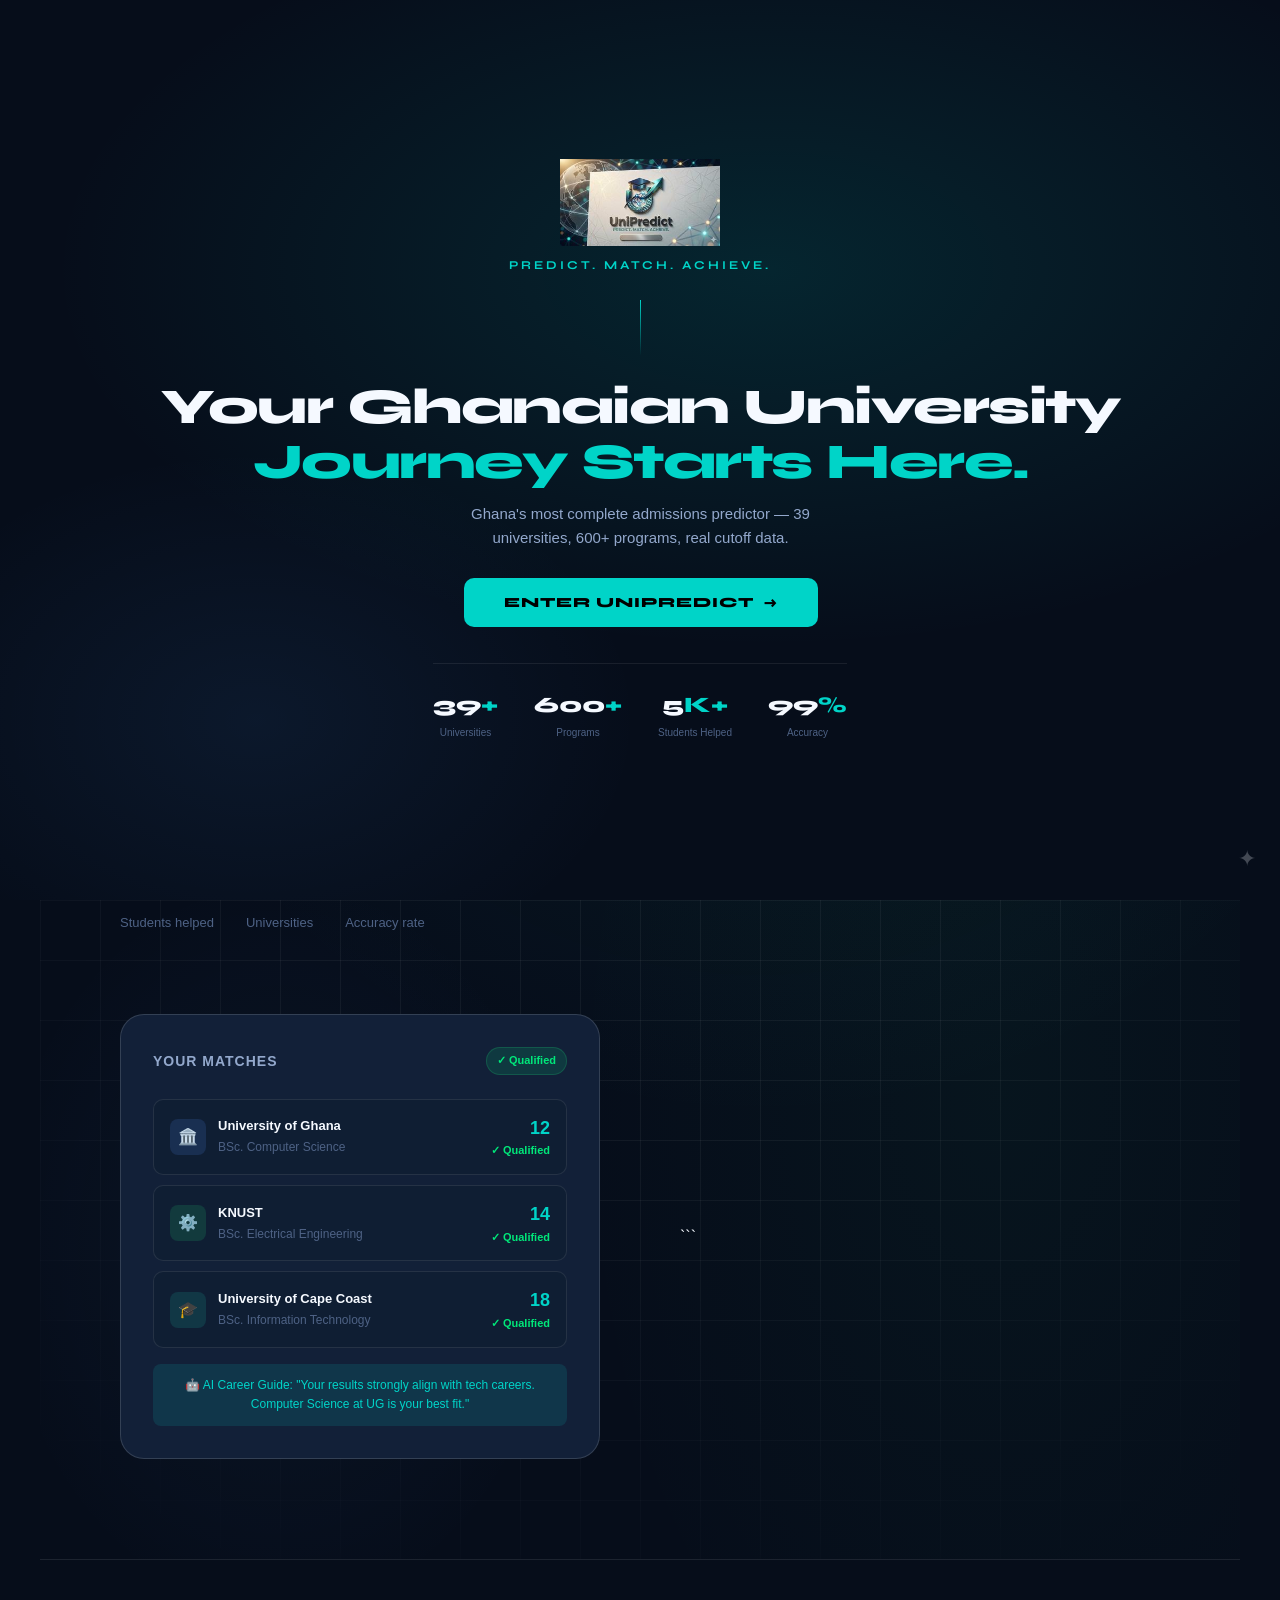
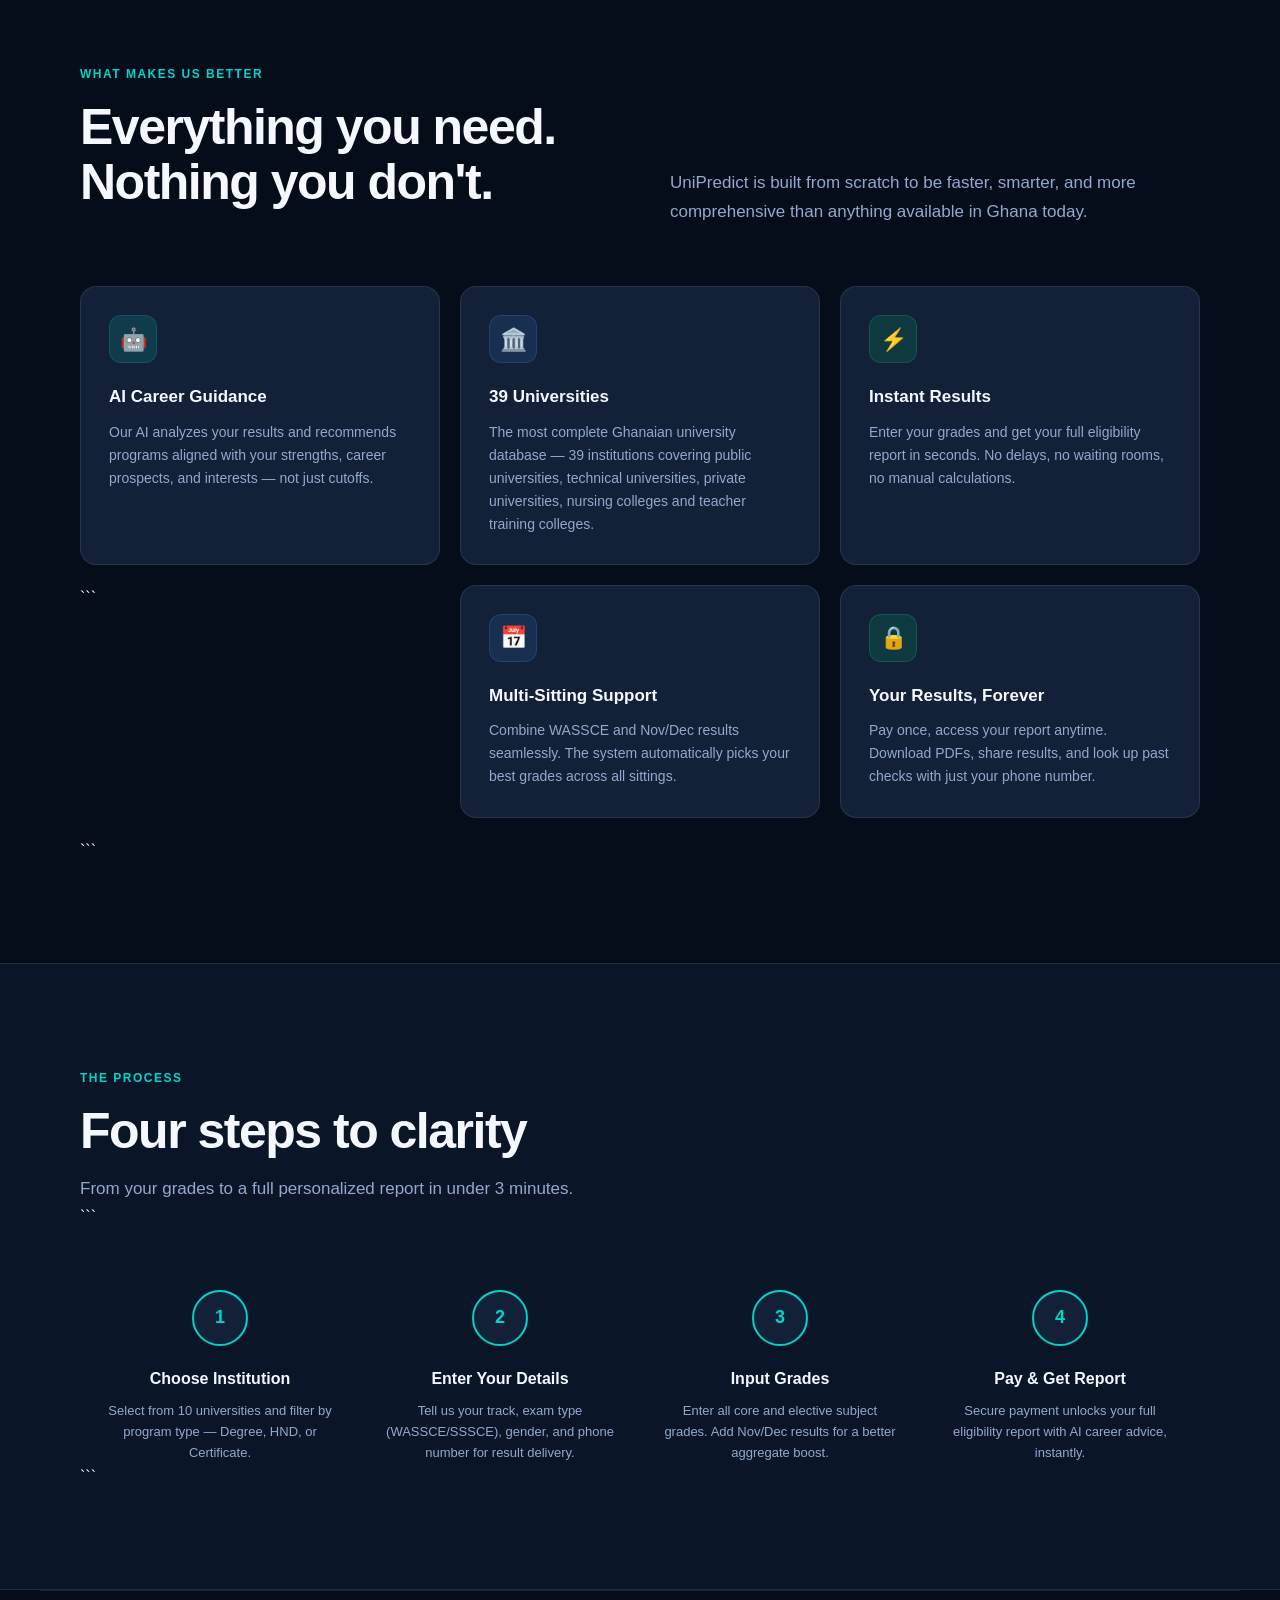
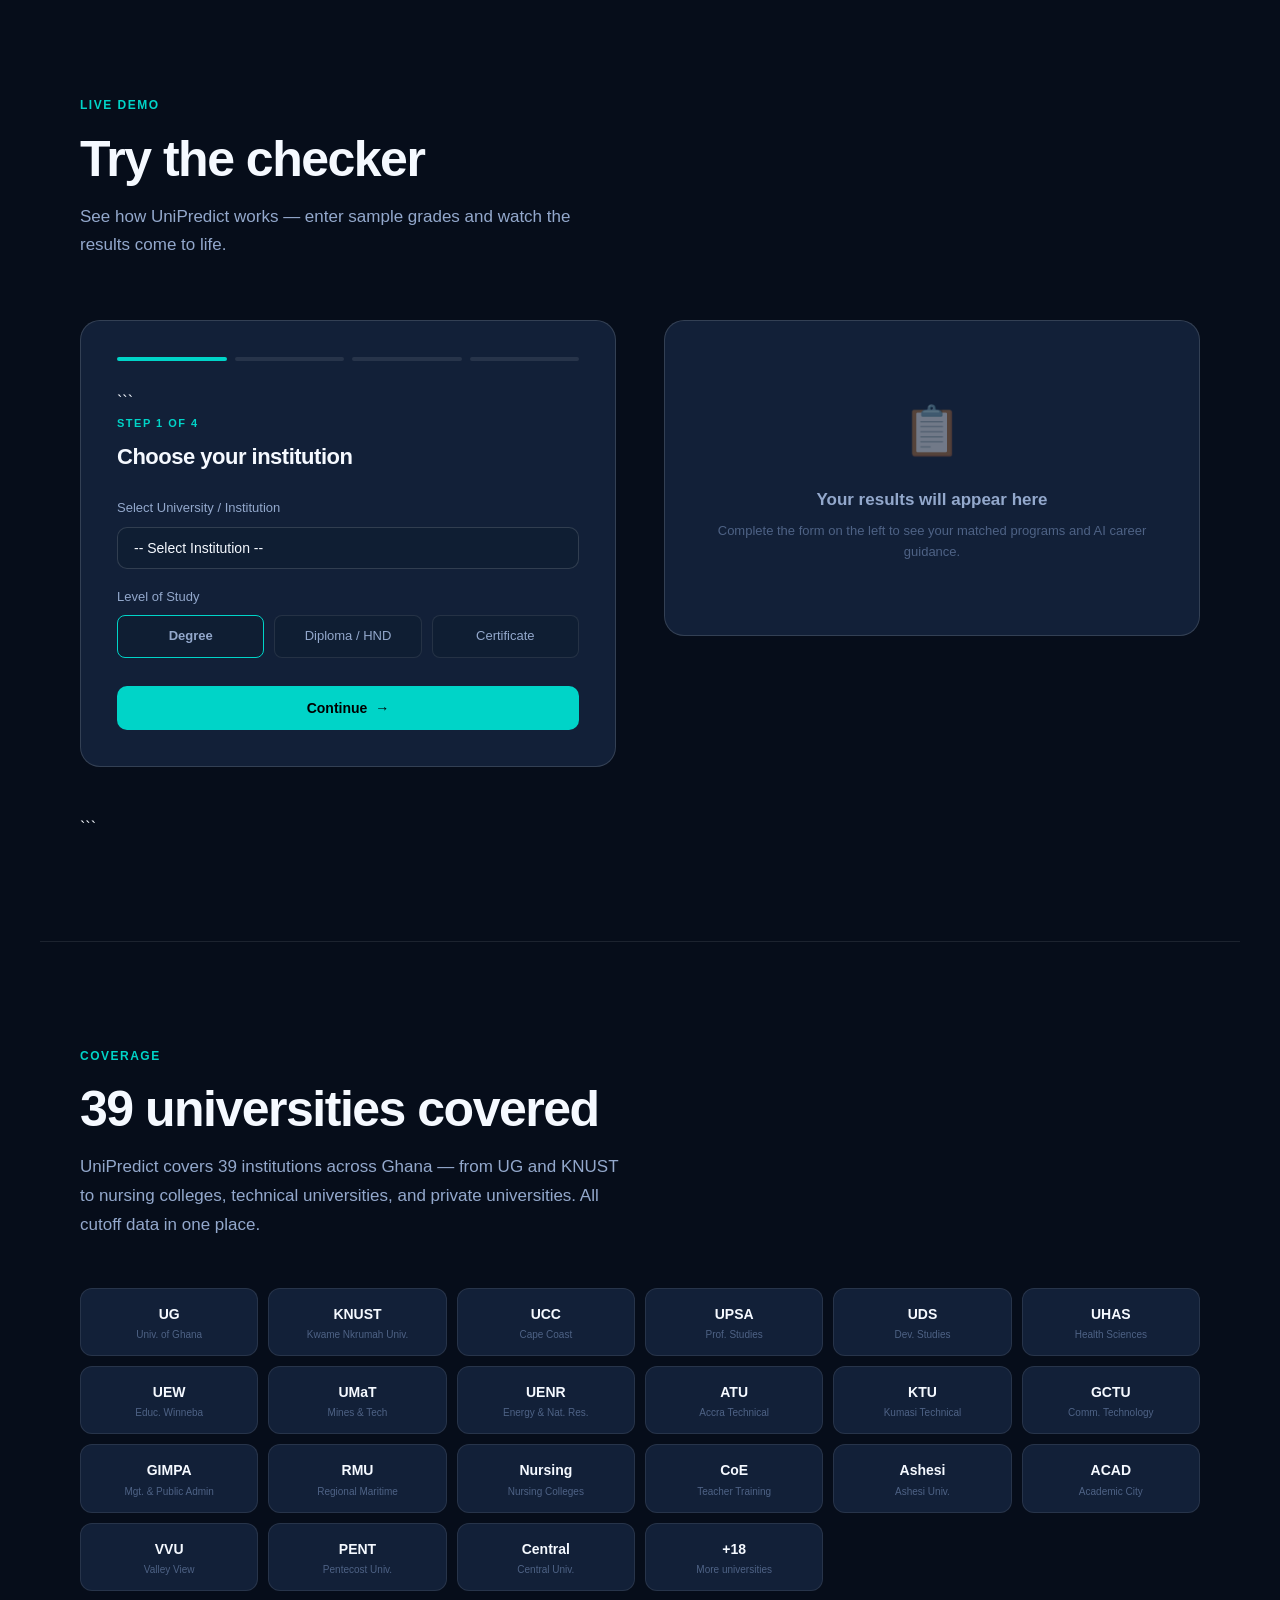
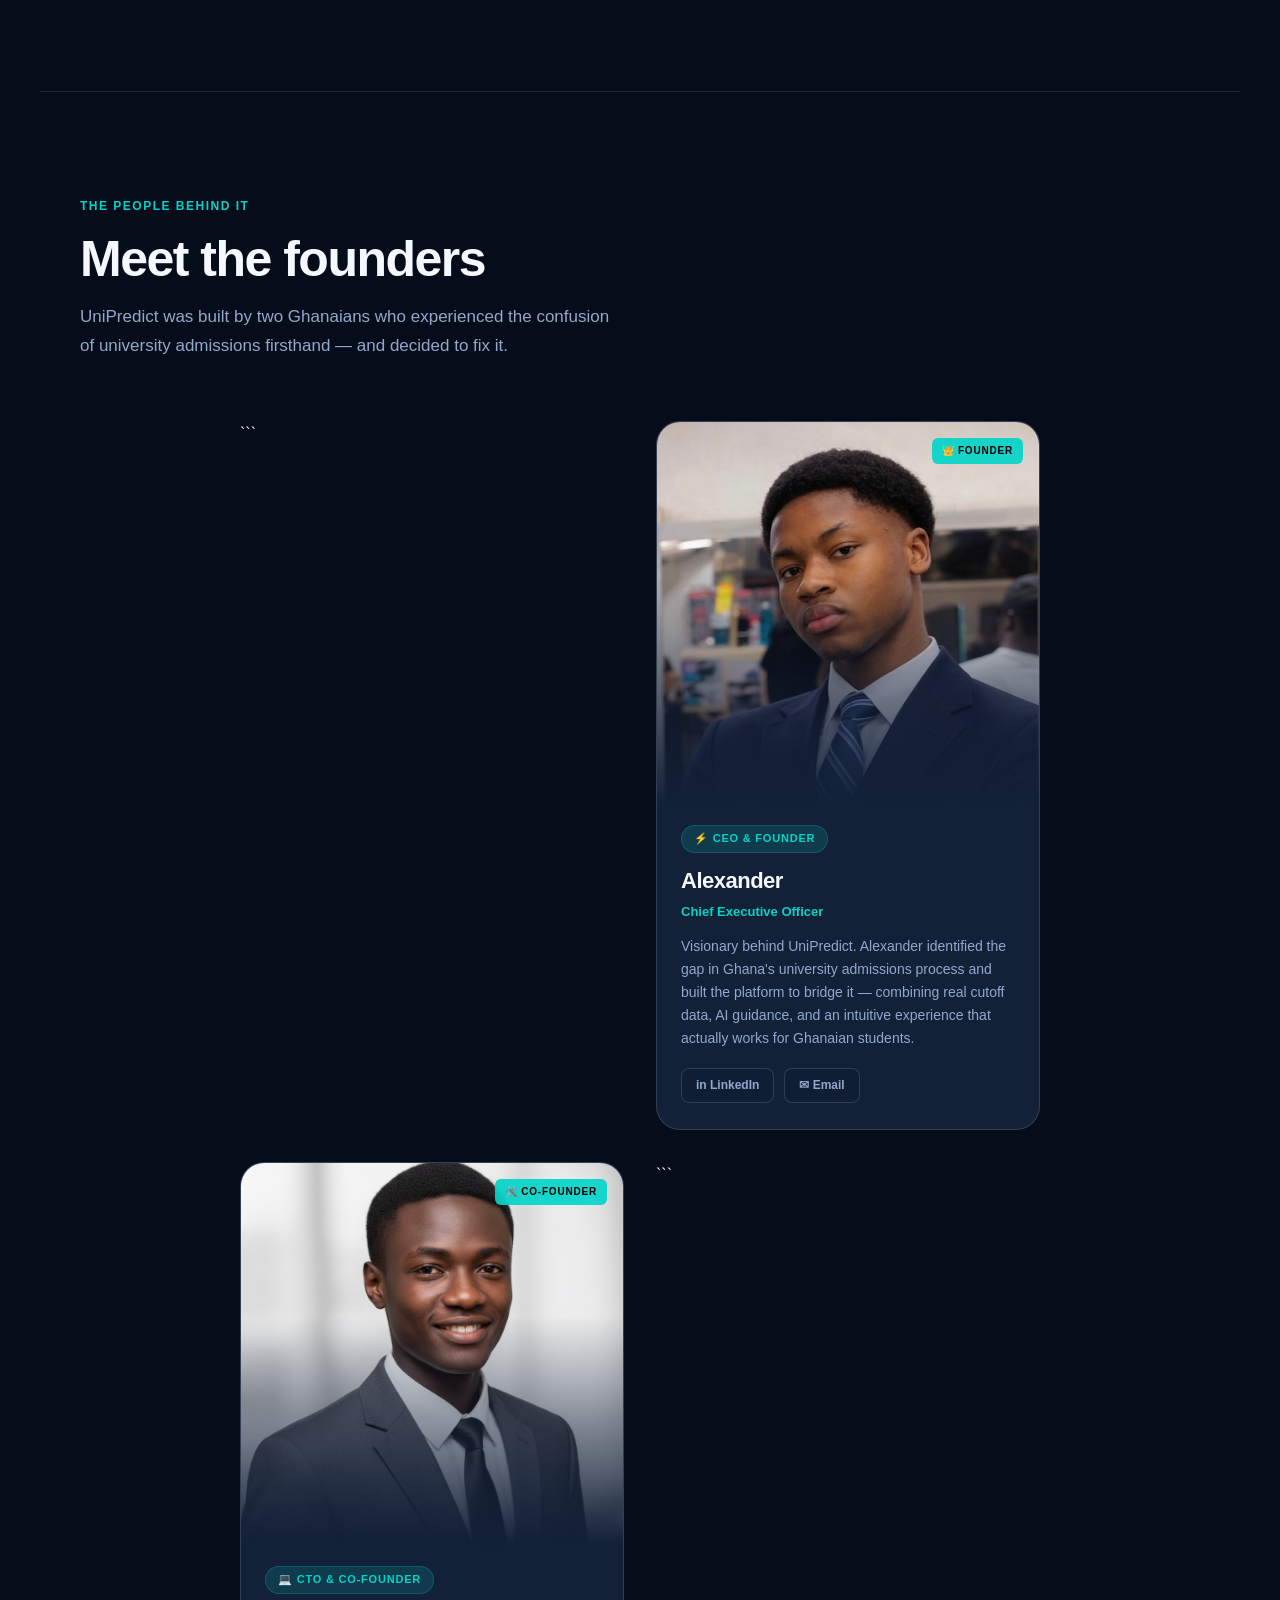
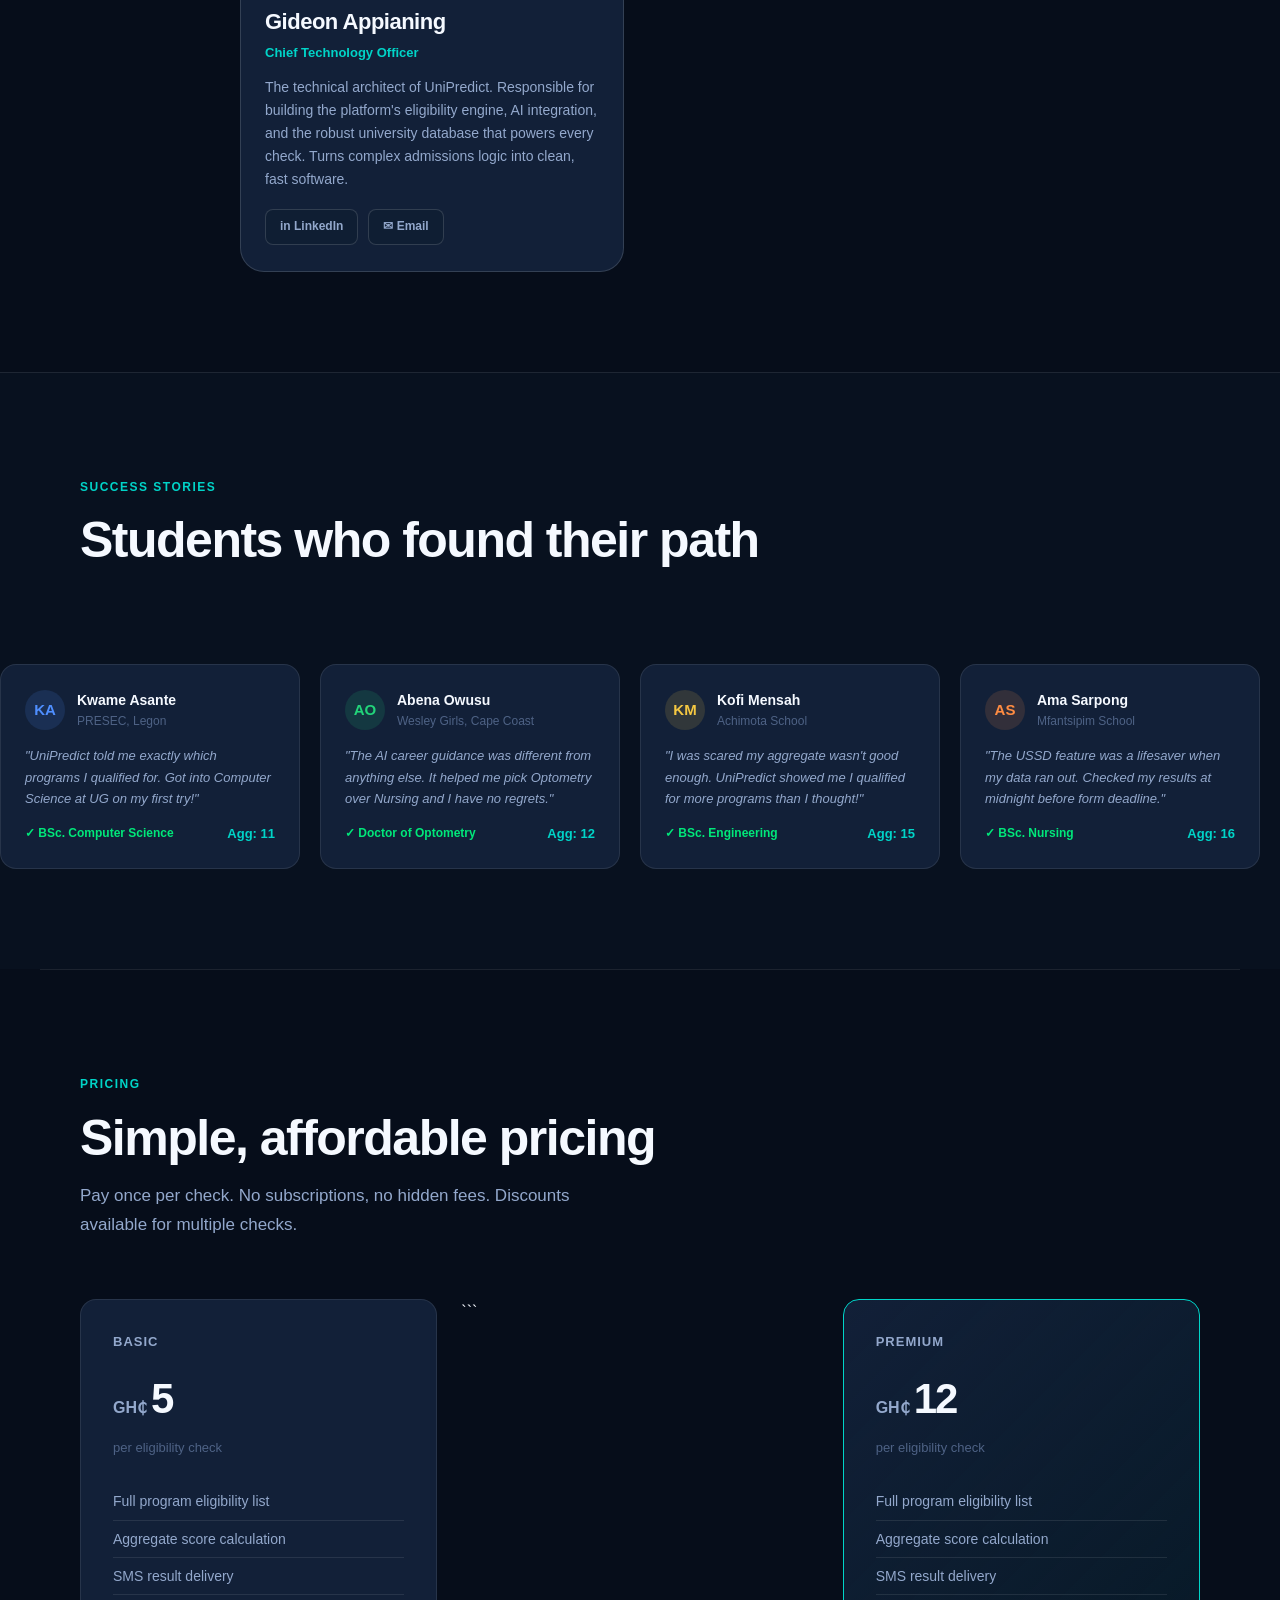
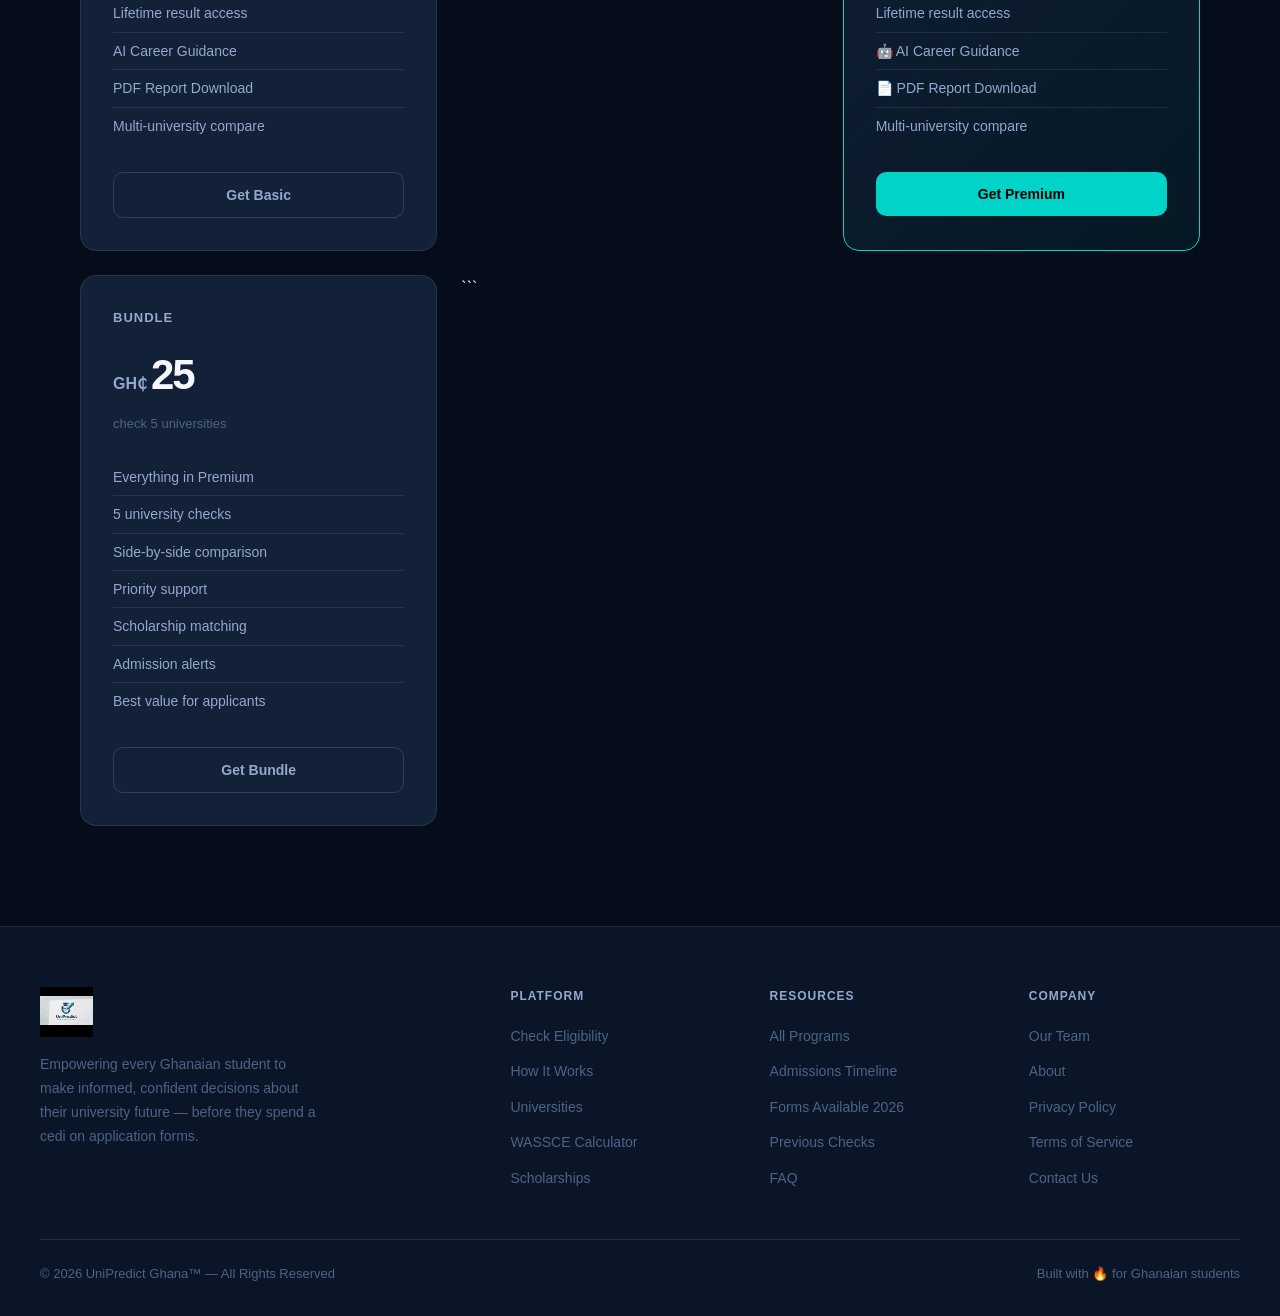
==== commit f2fc7cd7: "Update print statement from 'Hello' to 'Goodbye'" ====
--- a/index.html
+++ b/index.html
@@ -1979,7 +1979,7 @@
   <!-- Logo -->
 
   <div style="position:relative;z-index:2;display:flex;flex-direction:column;align-items:center;animation:splashIn 0.9s cubic-bezier(0.16,1,0.3,1) both;">
-    <img src="[data-uri]" alt="UniPredict" style="width:160px;height:auto;object-fit:contain;margin-bottom:4px;">
+    <img src="[data-uri]" alt="UniPredict" style="width:160px;height:auto;object-fit:contain;margin-bottom:4px;">
     <div style="font-family:'Syne',sans-serif;font-size:12px;font-weight:700;letter-spacing:3px;text-transform:uppercase;color:#00d4c8;margin-top:6px;">PREDICT. MATCH. ACHIEVE.</div>
   </div>
 
@@ -2039,7 +2039,7 @@
 
 <nav>
   <a href="#" class="nav-logo">
-    <img src="[data-uri]" alt="UniPredict Logo" class="logo-img" style="height:44px;width:auto;object-fit:contain;">
+    <img src="[data-uri]" alt="UniPredict Logo" class="logo-img" style="height:44px;width:auto;object-fit:contain;">
   </a>
   <ul class="nav-links">
     <li><a href="#features">Features</a></li>
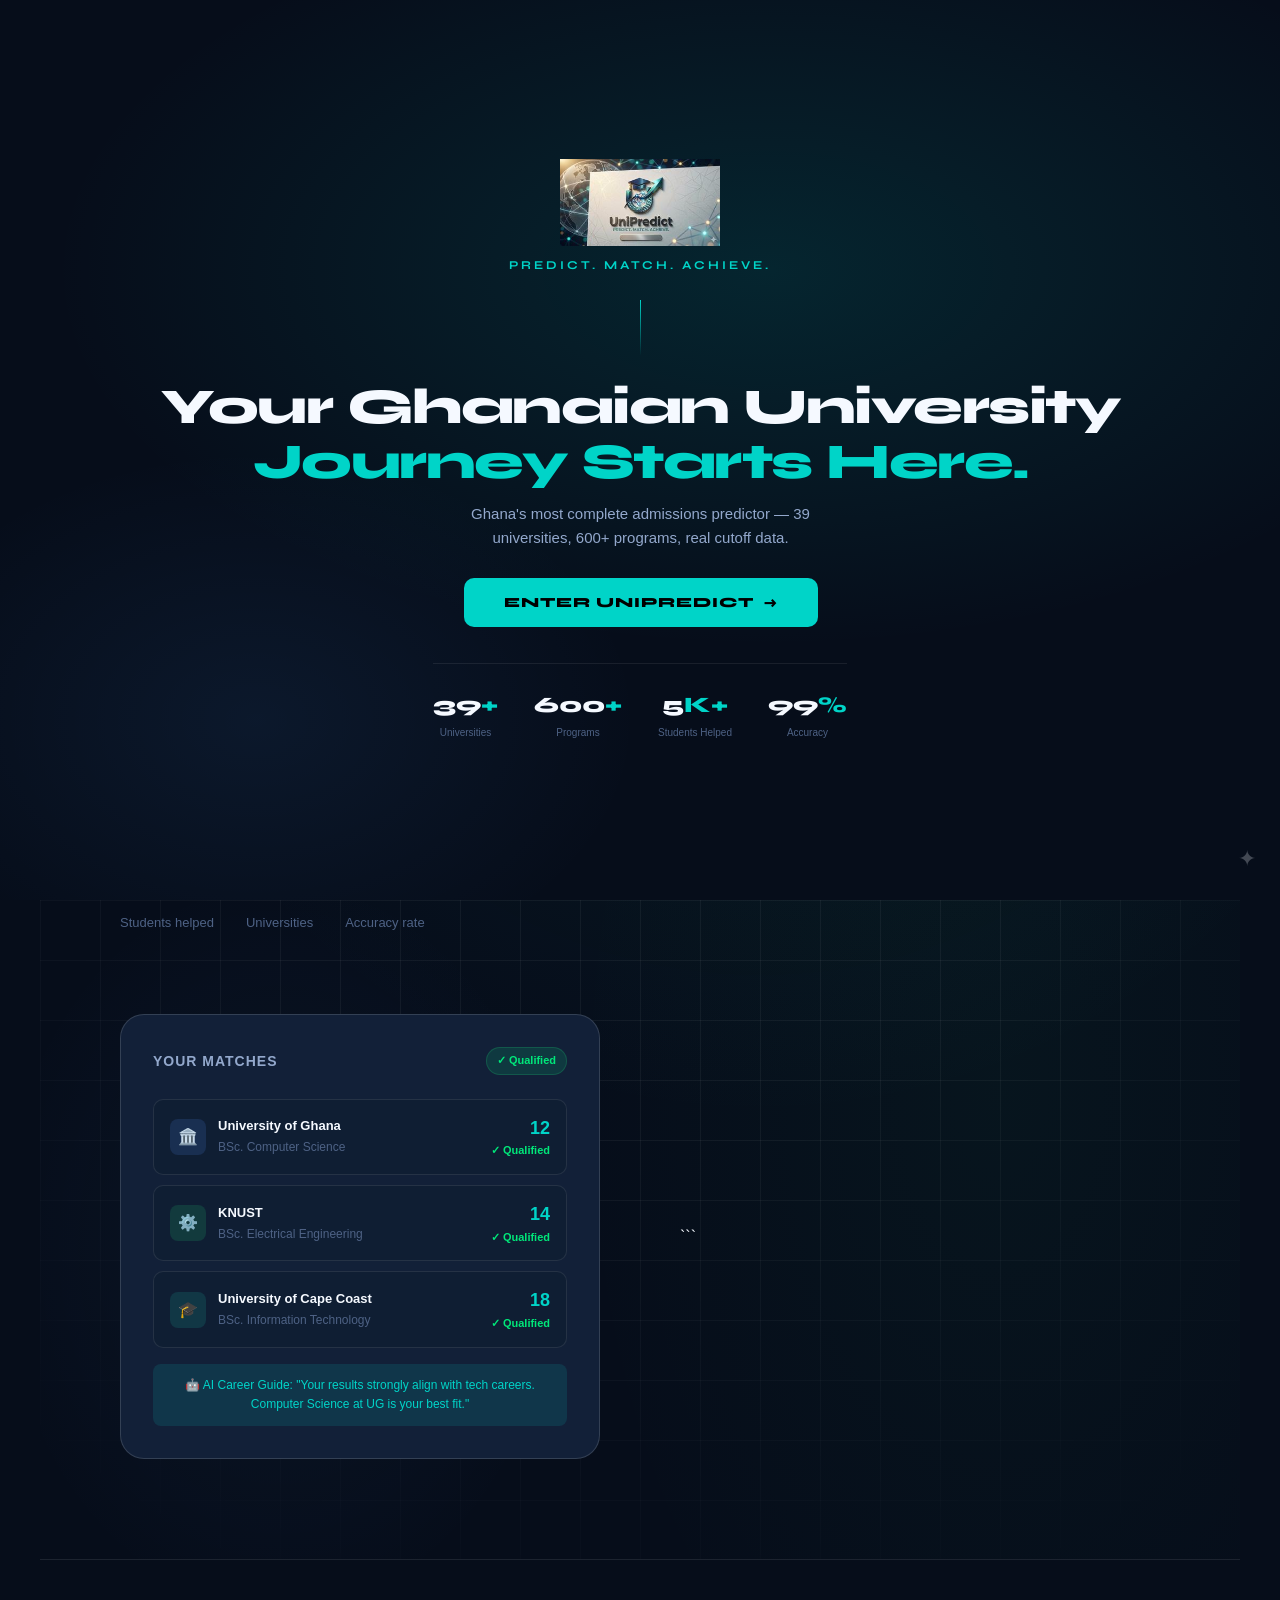
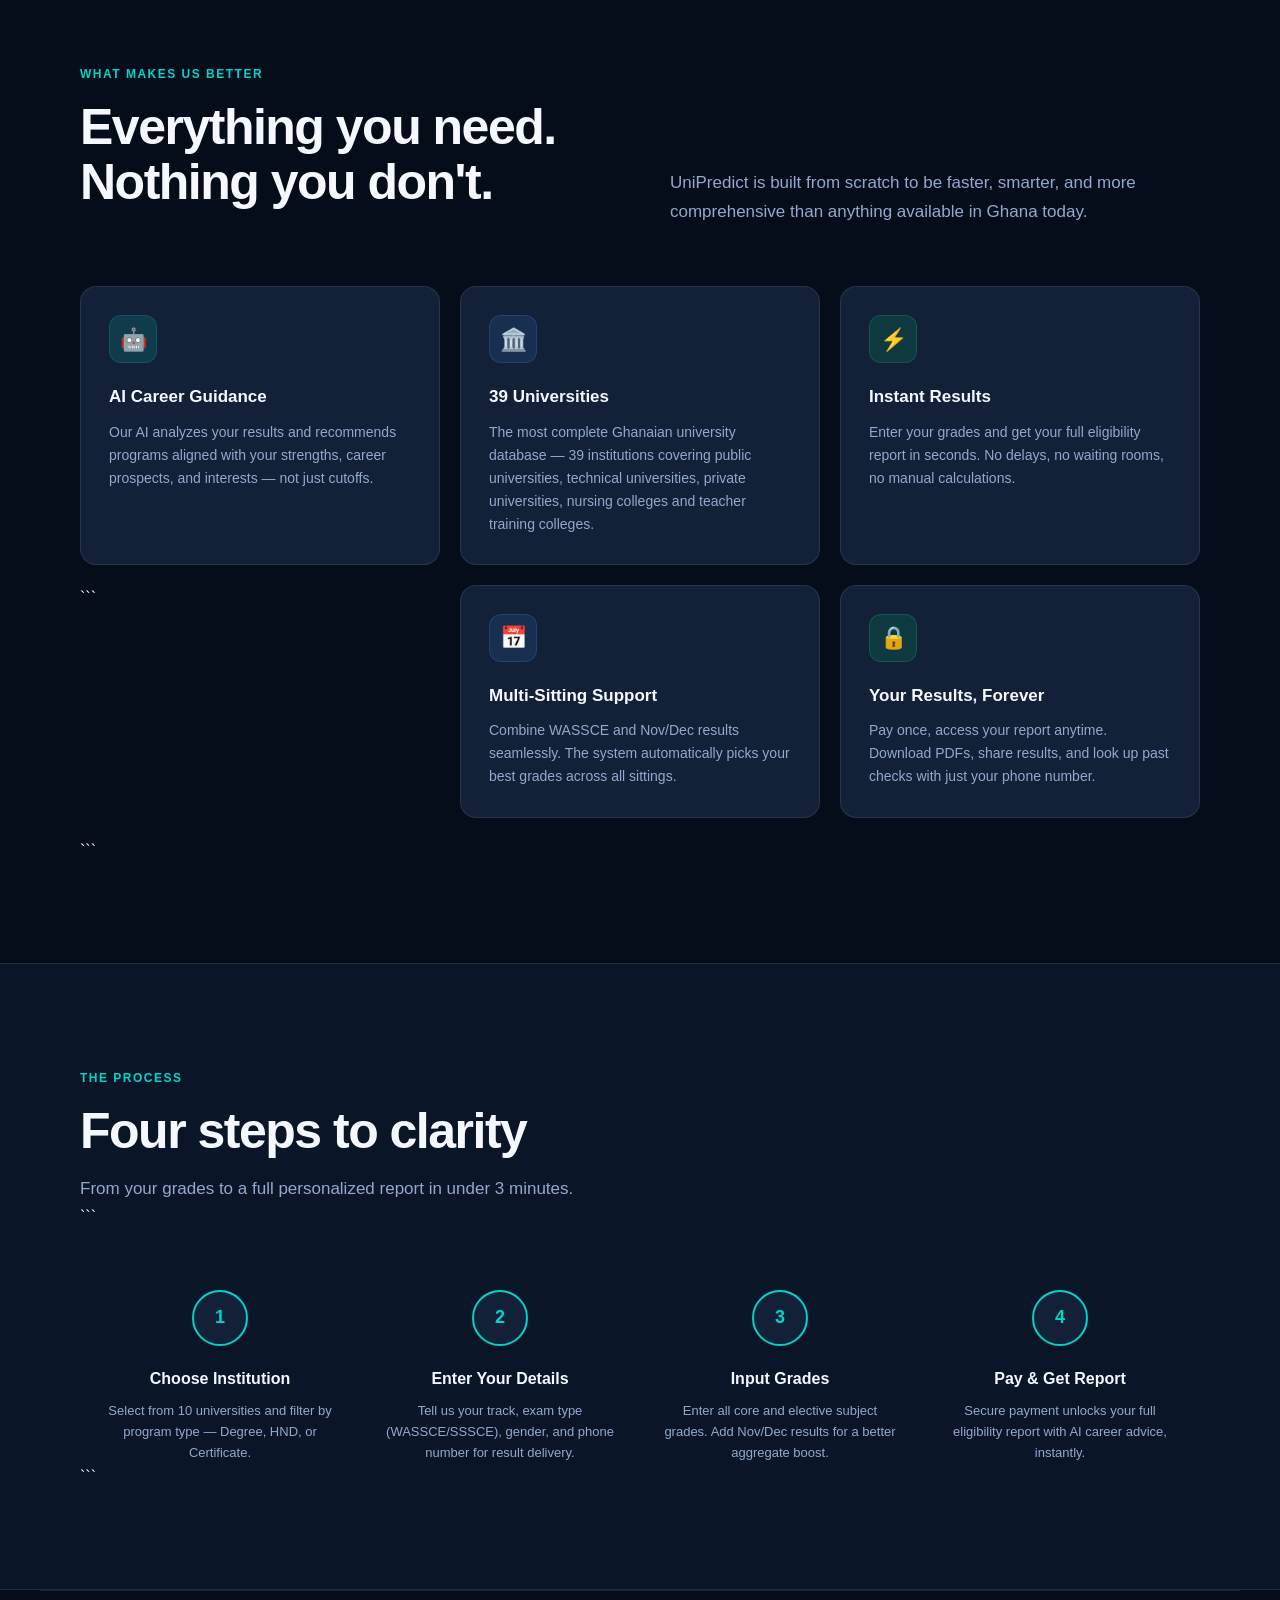
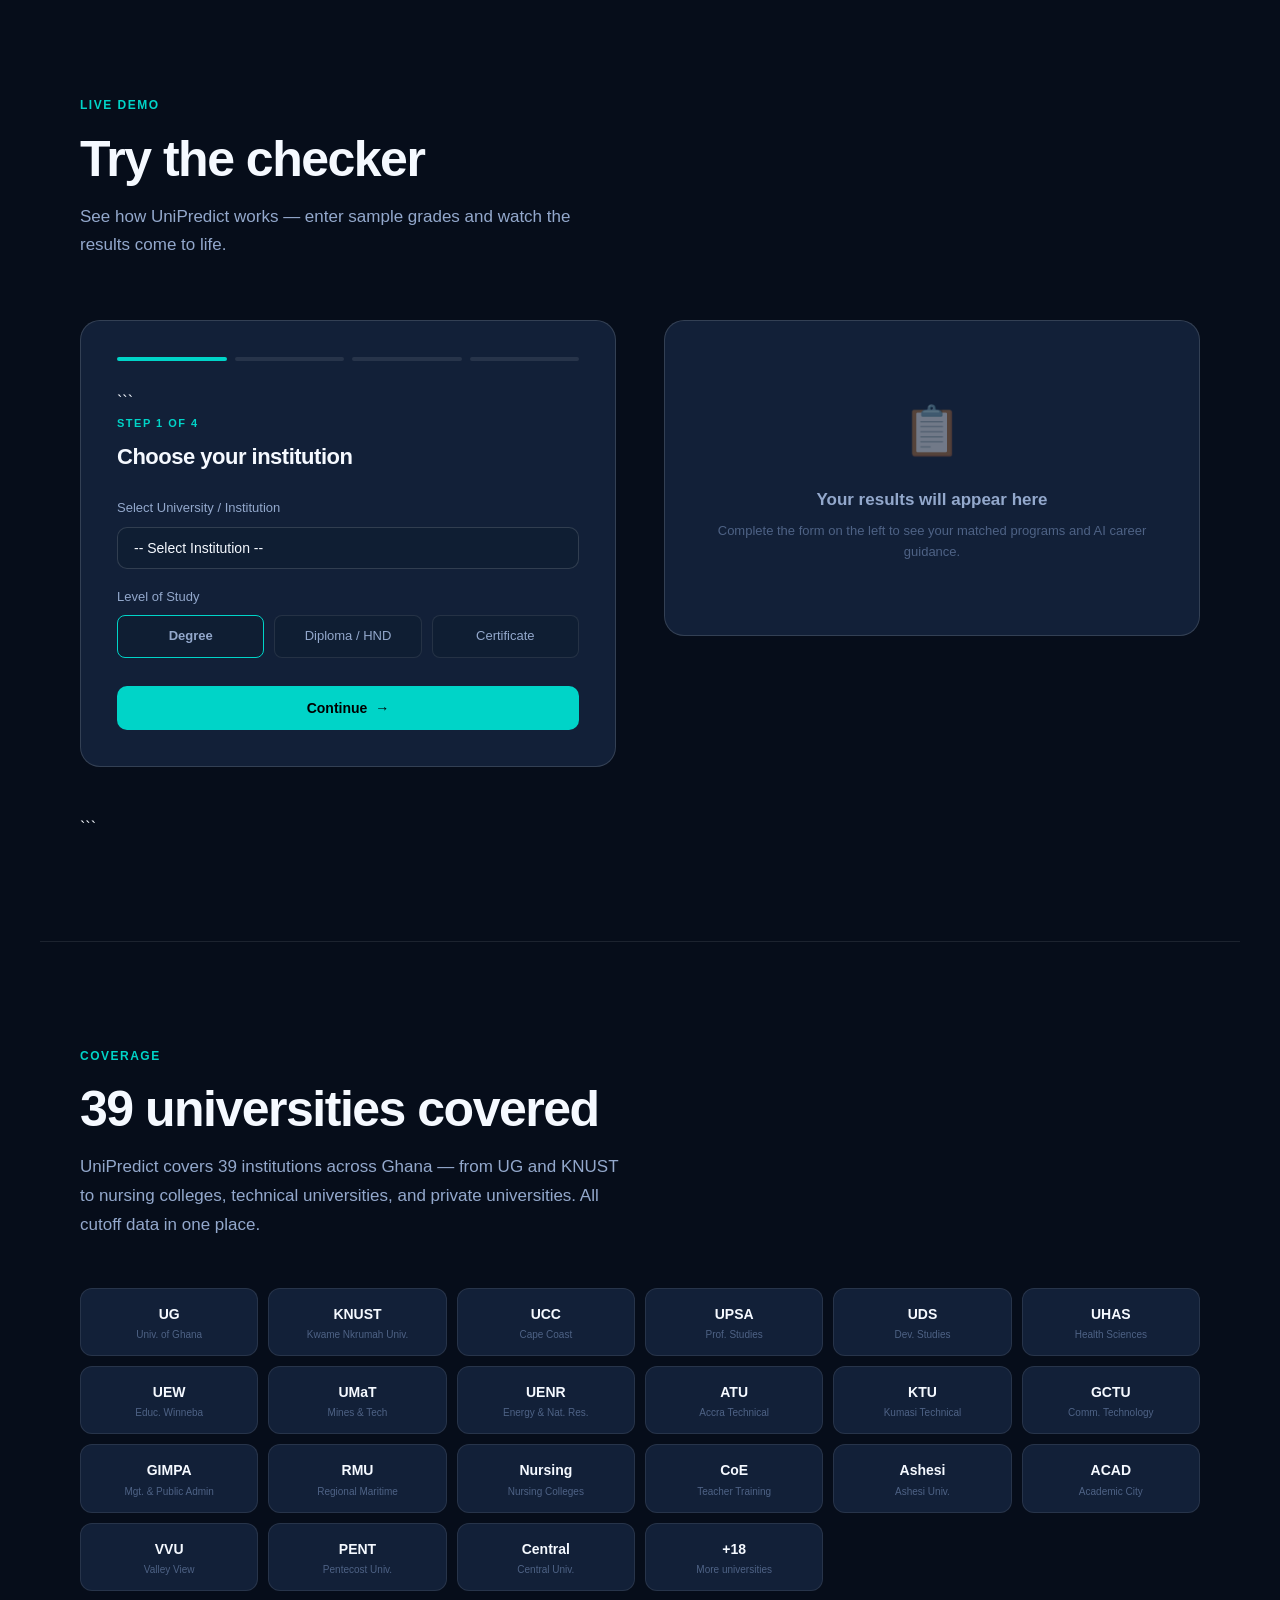
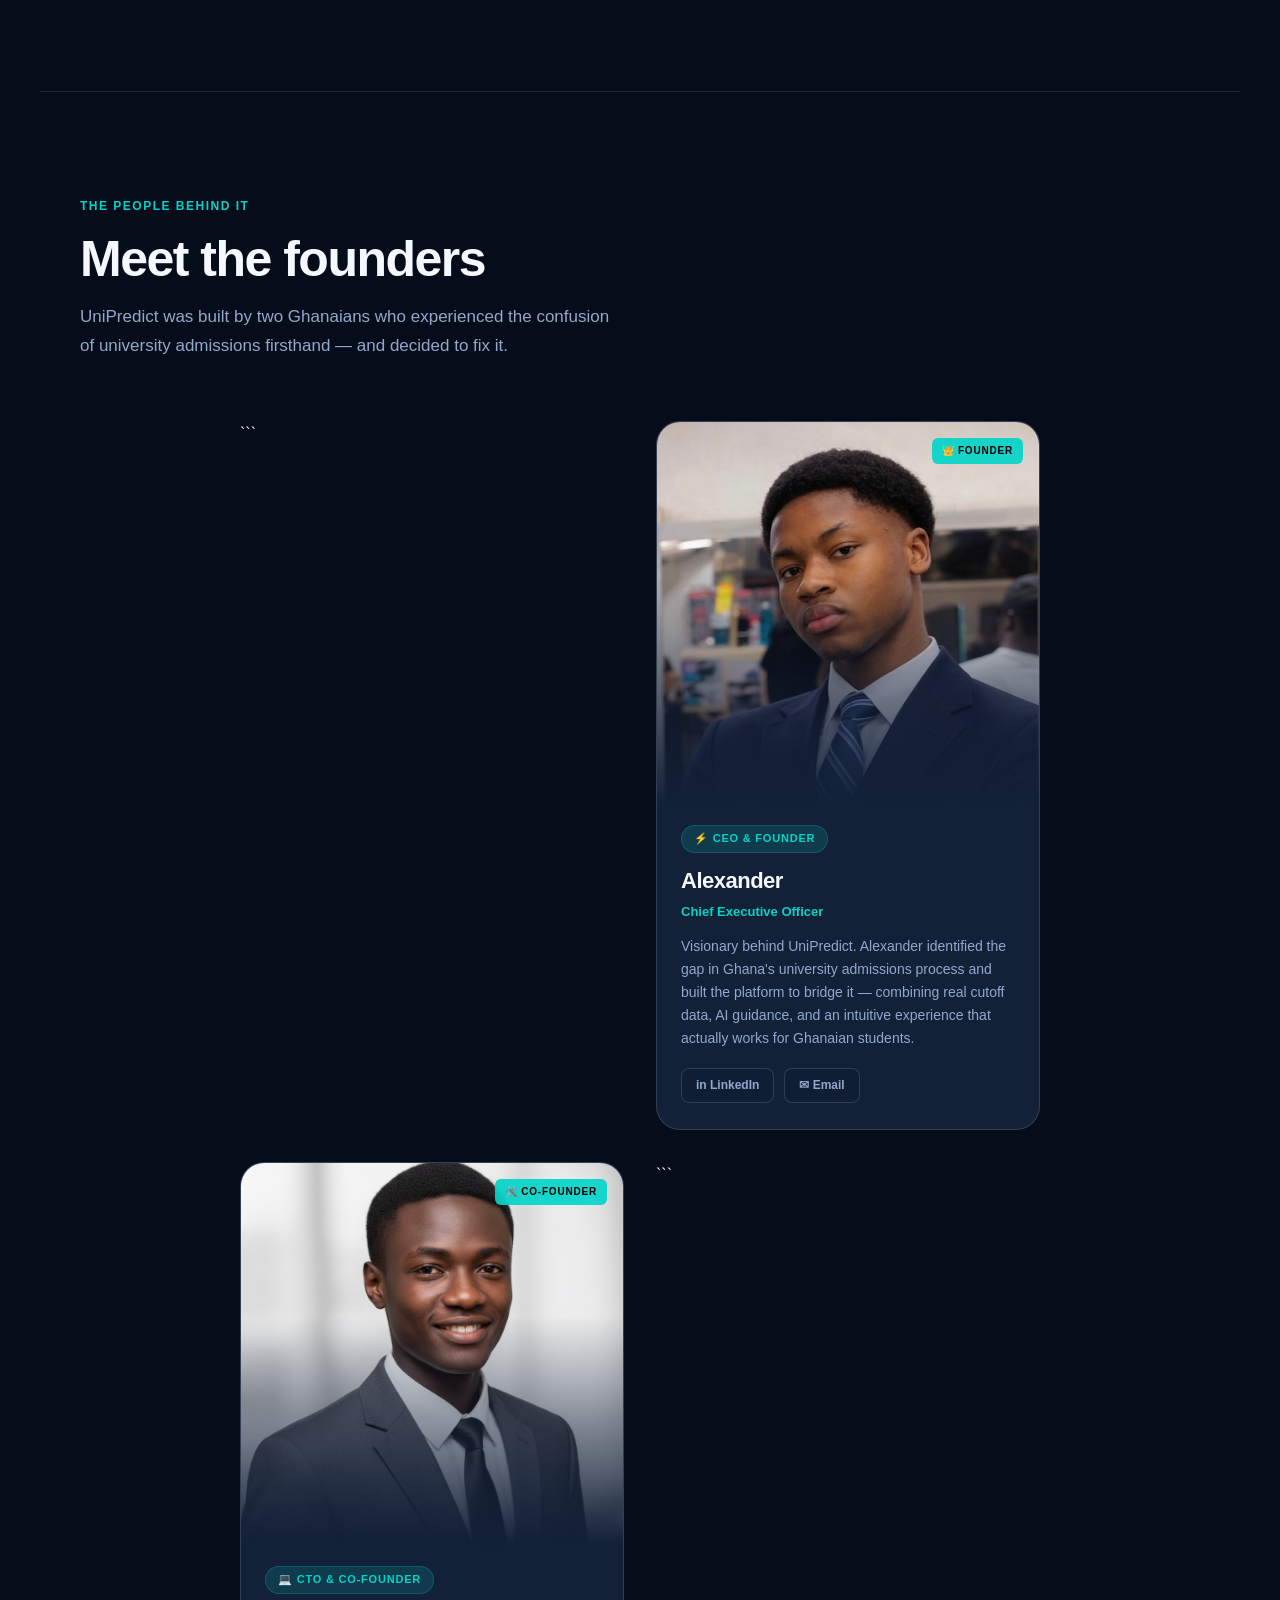
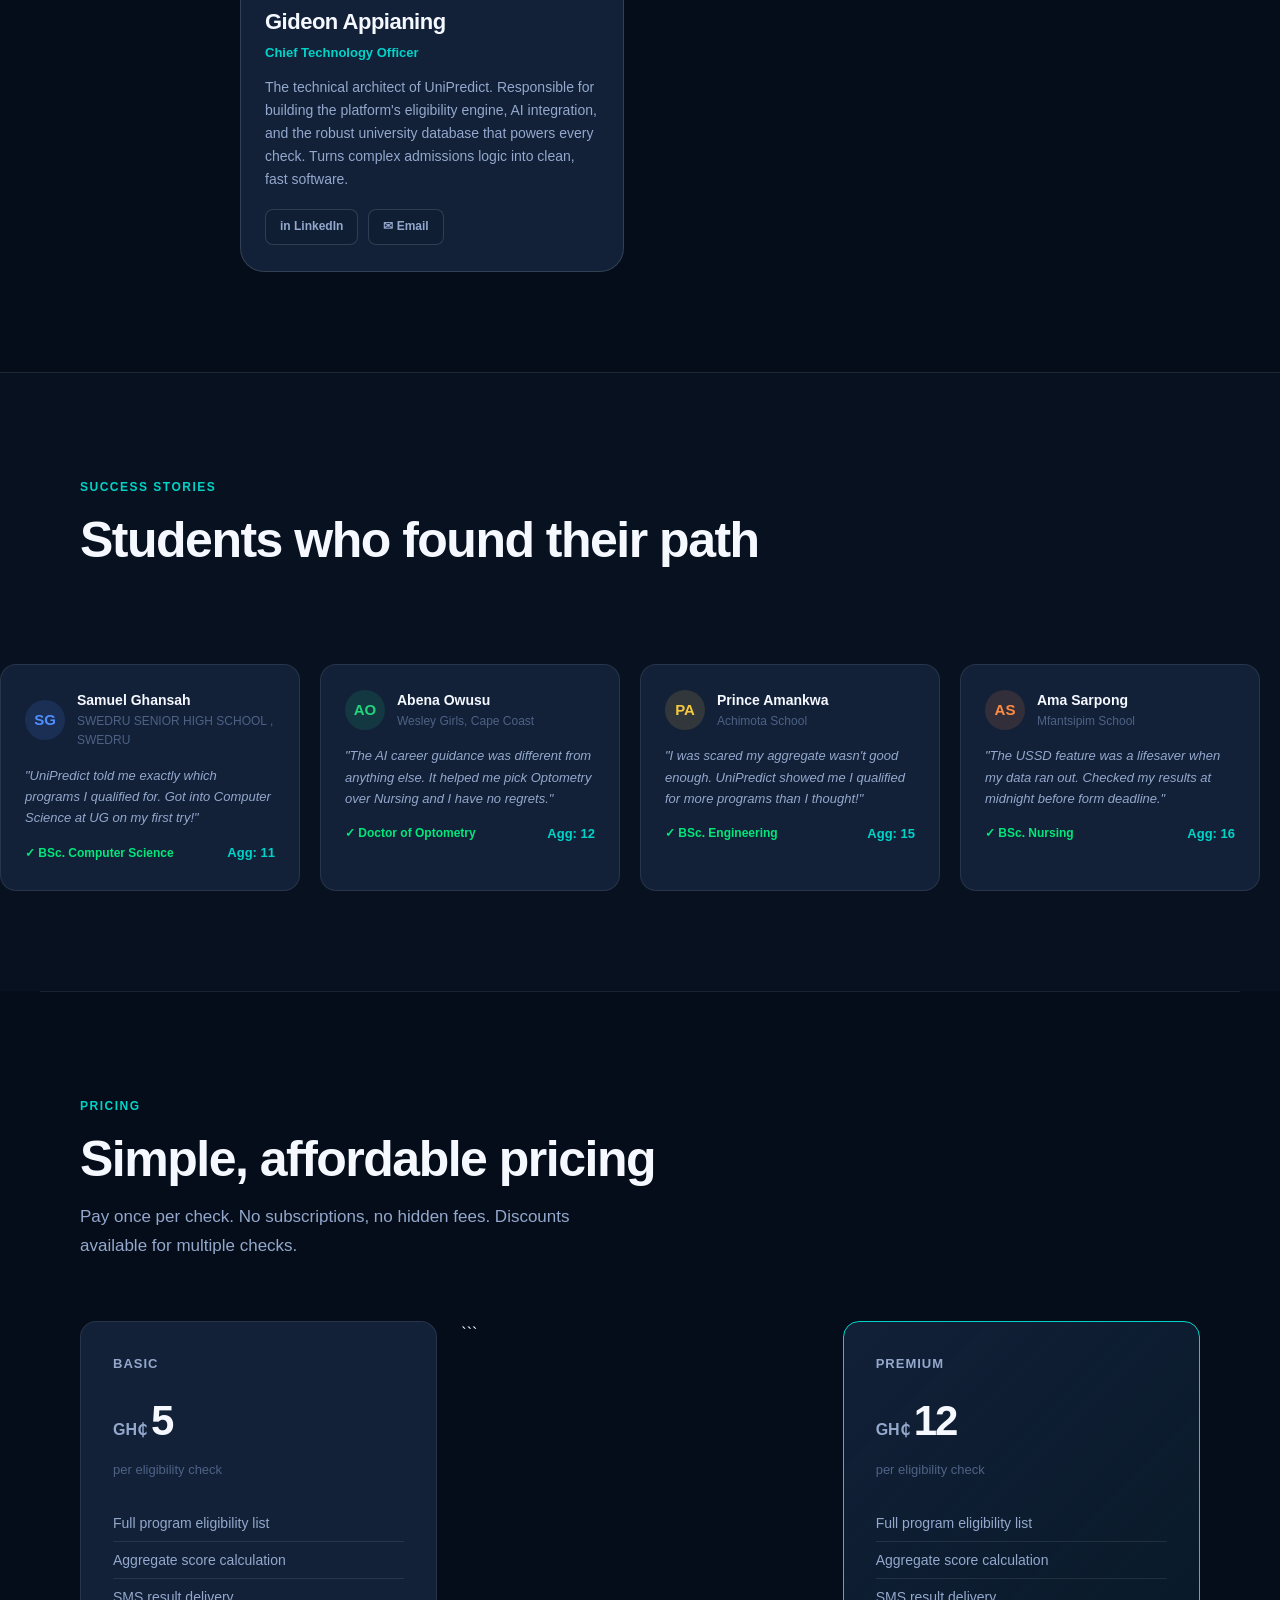
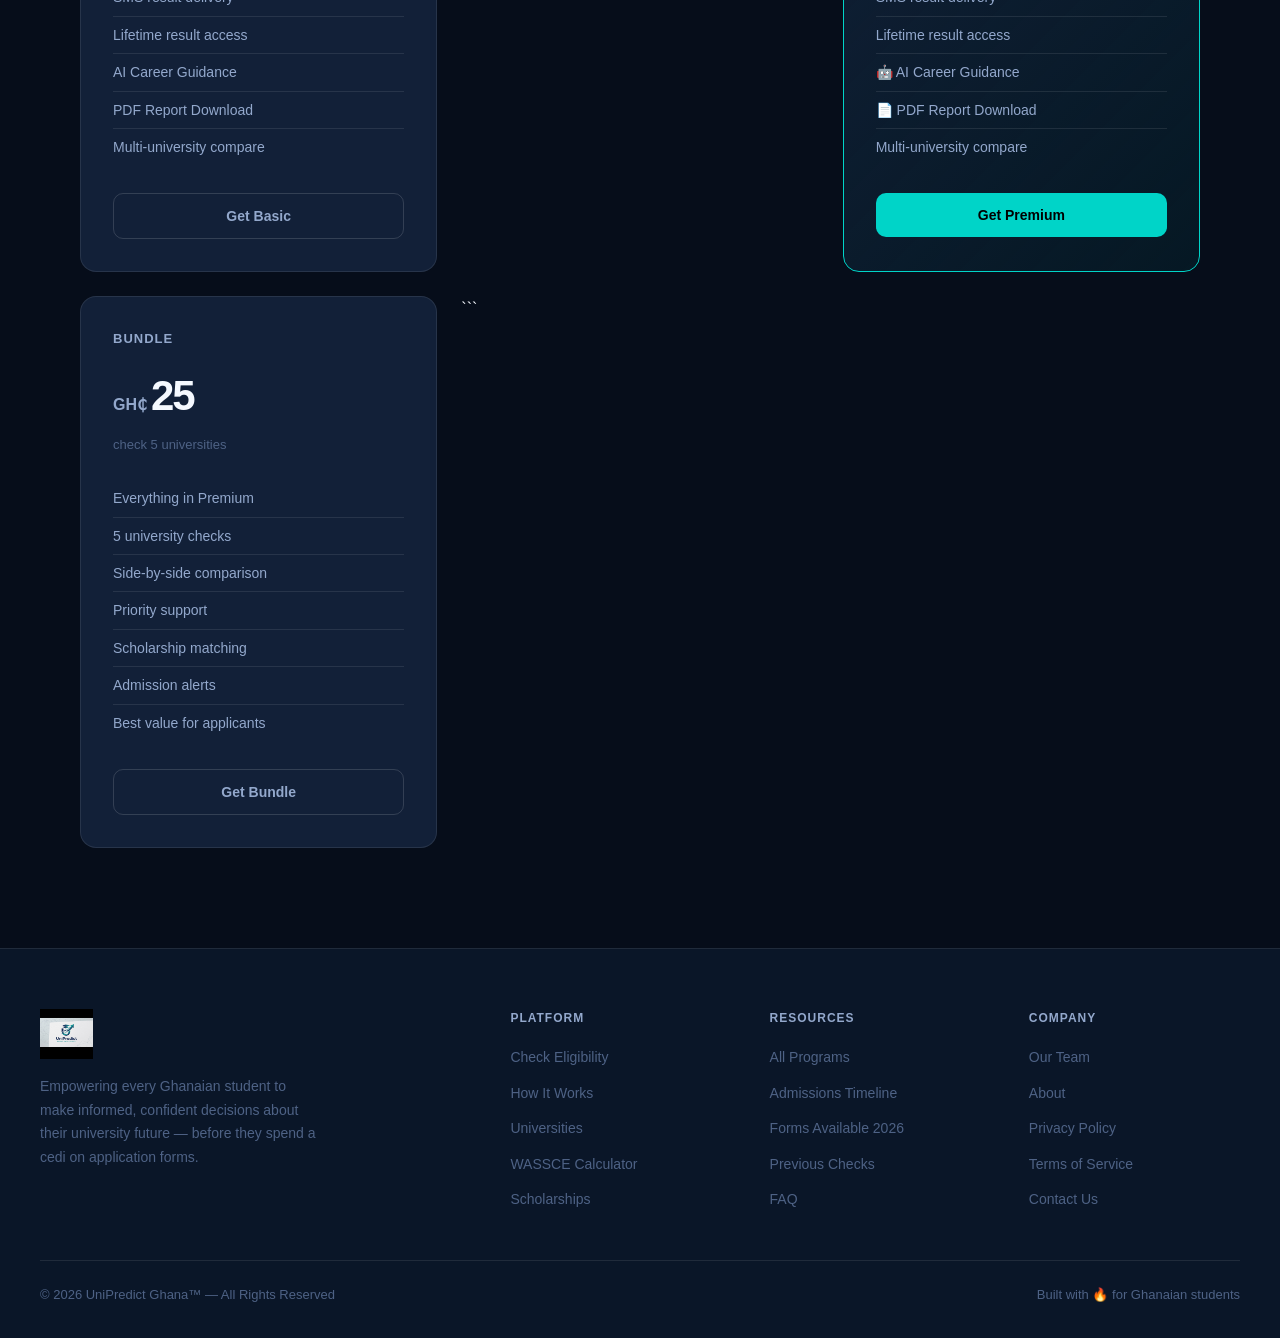
==== commit d35d9883: "Update testimonials with new student entries" ====
--- a/index.html
+++ b/index.html
@@ -6471,11 +6471,11 @@
 
   // ─── TESTIMONIALS ───
   const students = [
-    { name: 'Kwame Asante', school: 'PRESEC, Legon', quote: 'UniPredict told me exactly which programs I qualified for. Got into Computer Science at UG on my first try!', program: 'BSc. Computer Science', agg: 11, color: '#4f8fff' },
+    { name: 'Samuel Ghansah', school: 'SWEDRU SENIOR HIGH SCHOOL , SWEDRU', quote: 'UniPredict told me exactly which programs I qualified for. Got into Computer Science at UG on my first try!', program: 'BSc. Computer Science', agg: 11, color: '#4f8fff' },
     { name: 'Abena Owusu', school: 'Wesley Girls, Cape Coast', quote: 'The AI career guidance was different from anything else. It helped me pick Optometry over Nursing and I have no regrets.', program: 'Doctor of Optometry', agg: 12, color: '#22d47a' },
-    { name: 'Kofi Mensah', school: 'Achimota School', quote: 'I was scared my aggregate wasn\'t good enough. UniPredict showed me I qualified for more programs than I thought!', program: 'BSc. Engineering', agg: 15, color: '#f5c842' },
+    { name: 'Prince Amankwa', school: 'Achimota School', quote: 'I was scared my aggregate wasn\'t good enough. UniPredict showed me I qualified for more programs than I thought!', program: 'BSc. Engineering', agg: 15, color: '#f5c842' },
     { name: 'Ama Sarpong', school: 'Mfantsipim School', quote: 'The USSD feature was a lifesaver when my data ran out. Checked my results at midnight before form deadline.', program: 'BSc. Nursing', agg: 16, color: '#ff8c42' },
-    { name: 'Yaw Darko', school: 'Prempeh College', quote: 'Best GH₵12 I ever spent. The bundle pack helped me compare KNUST vs UG side by side. Crystal clear decision.', program: 'BSc. Pharmacy', agg: 9, color: '#c042f5' },
+    { name: 'Patience Boateng', school: 'SWEDRU SENIOR HIGH SCHOOL', quote: 'Best GH₵12 I ever spent😂 thanks CEO!. The bundle pack helped me compare KNUST vs UG side by side. Crystal clear decision.', program: 'BSc. Pharmacy', agg: 9, color: '#c042f5' },
     { name: 'Efua Asiedu', school: 'Holy Child School', quote: 'My teacher said my aggregate won\'t get me into UPSA. UniPredict proved him wrong — I qualified for 3 programs there!', program: 'LLB Law', agg: 18, color: '#42c5f5' },
     { name: 'Kwame Asante', school: 'PRESEC, Legon', quote: 'UniPredict told me exactly which programs I qualified for. Got into Computer Science at UG on my first try!', program: 'BSc. Computer Science', agg: 11, color: '#4f8fff' },
     { name: 'Abena Owusu', school: 'Wesley Girls, Cape Coast', quote: 'The AI career guidance was different from anything else. It helped me pick Optometry over Nursing and I have no regrets.', program: 'Doctor of Optometry', agg: 12, color: '#22d47a' },
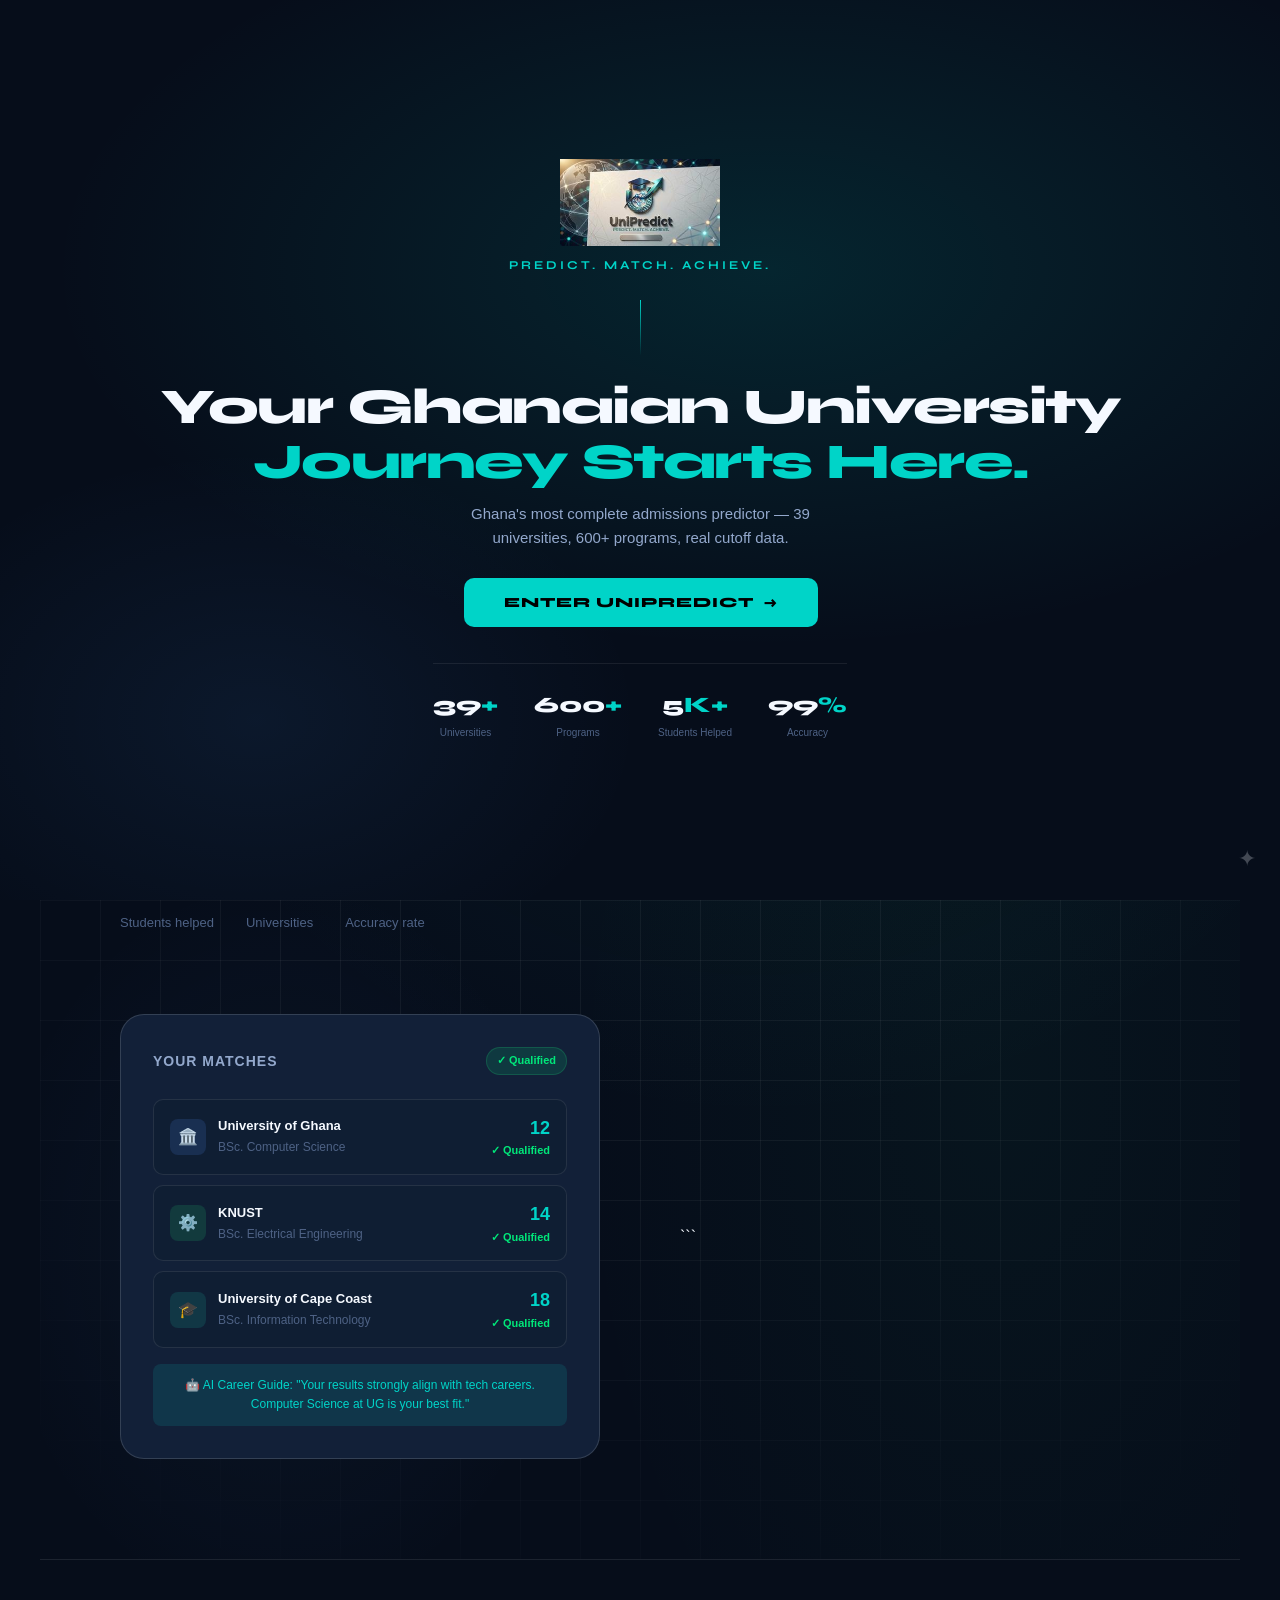
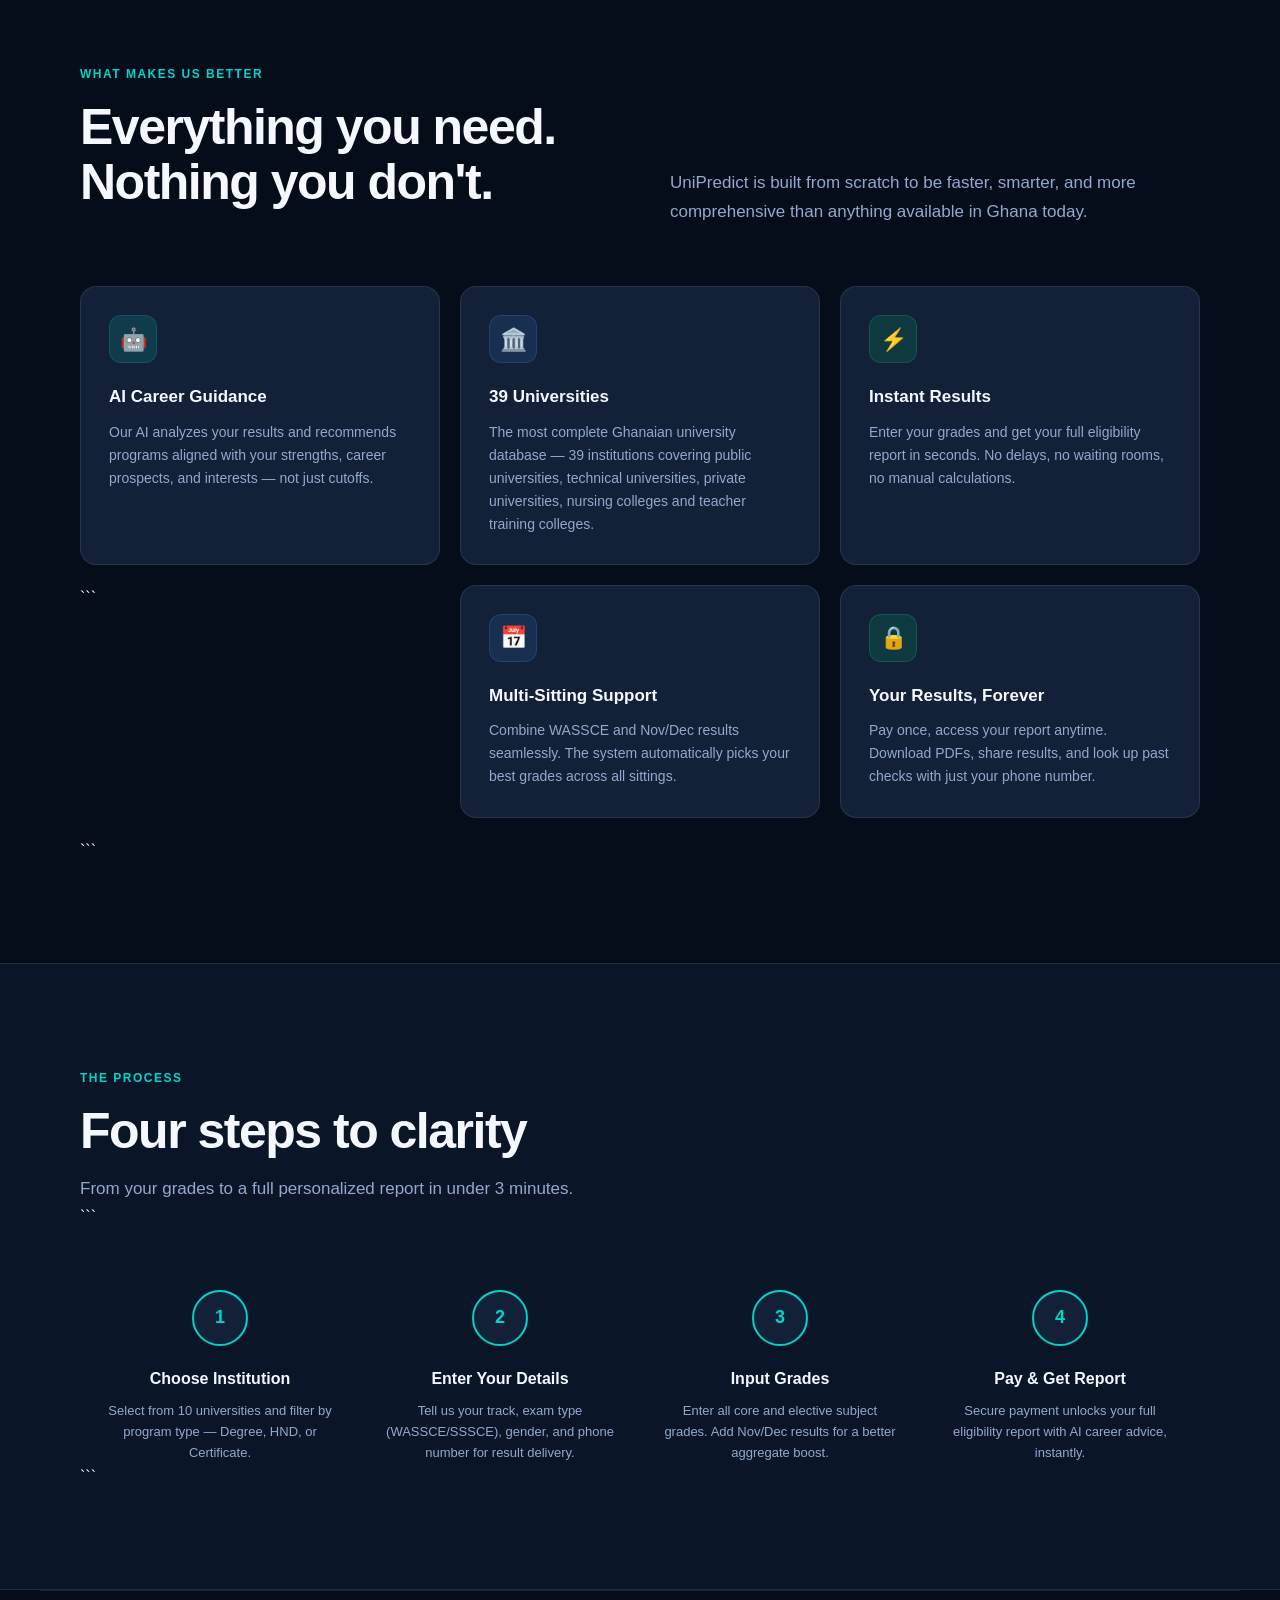
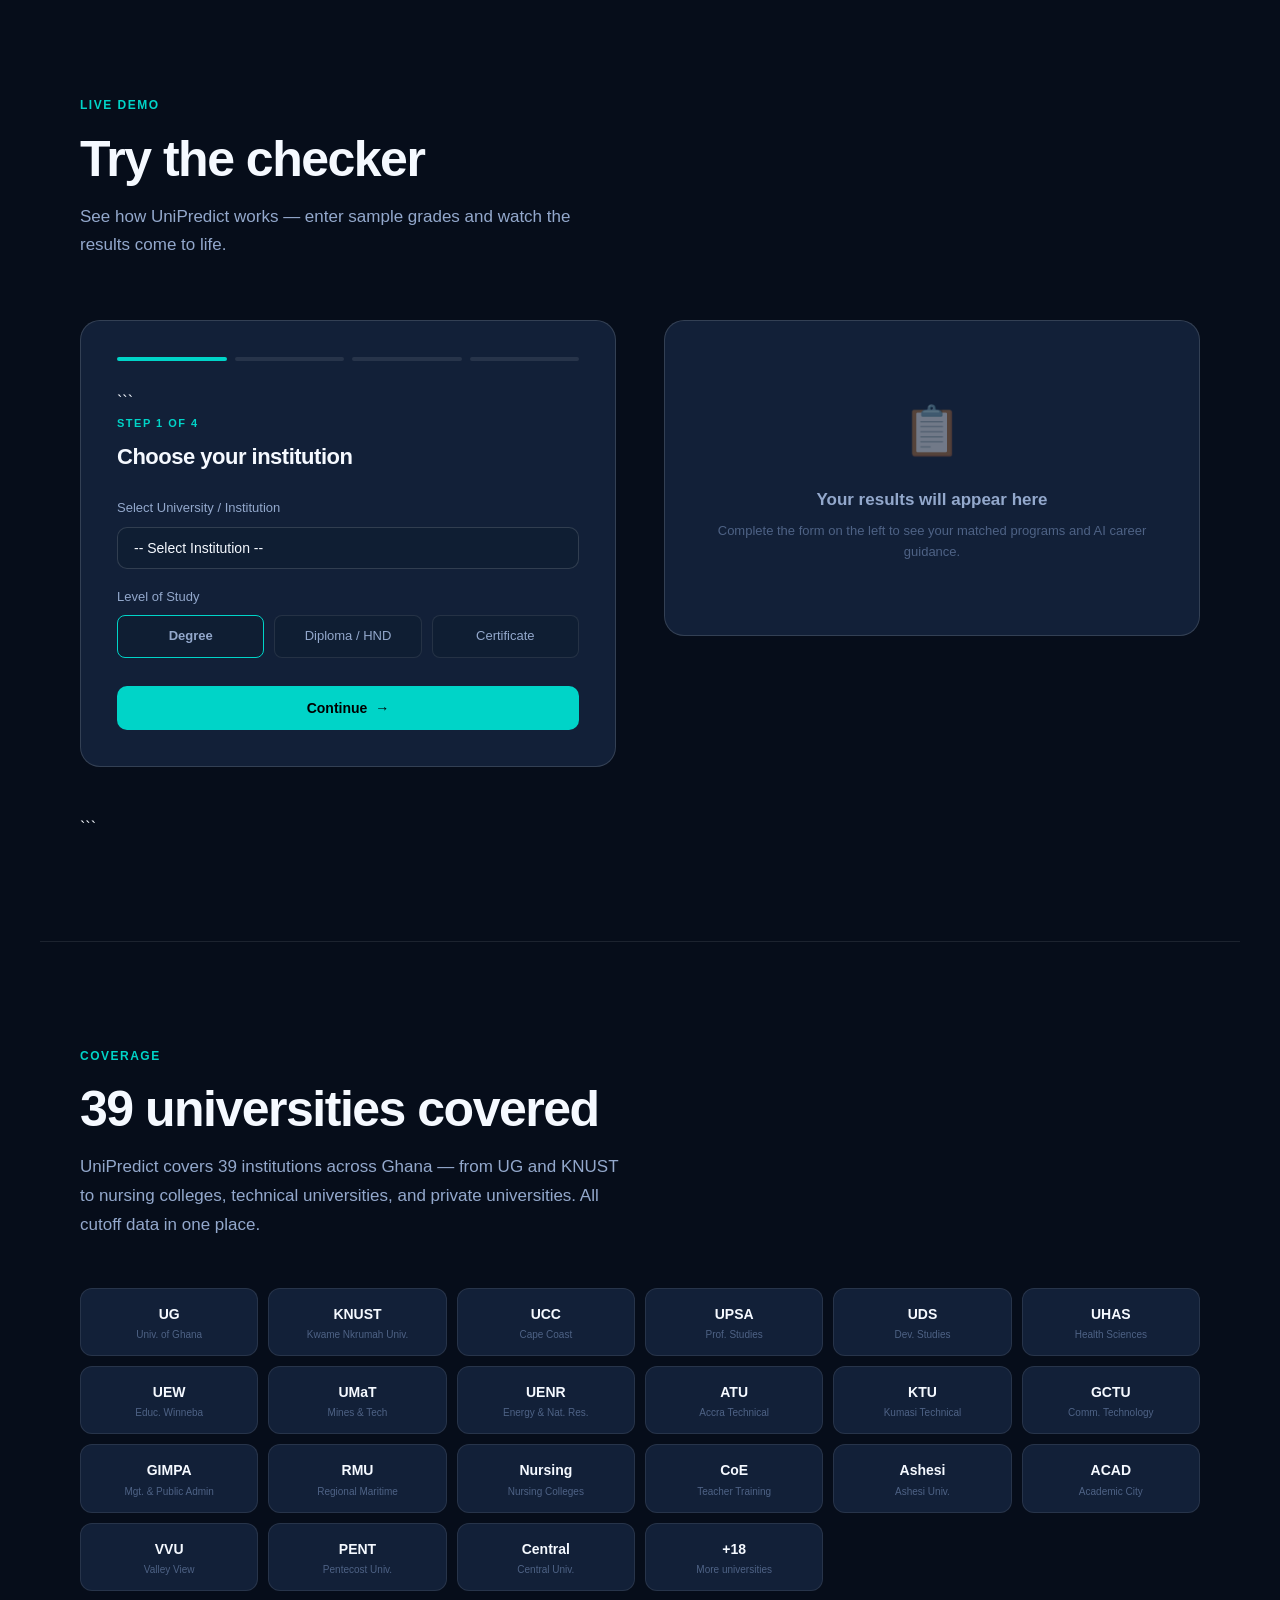
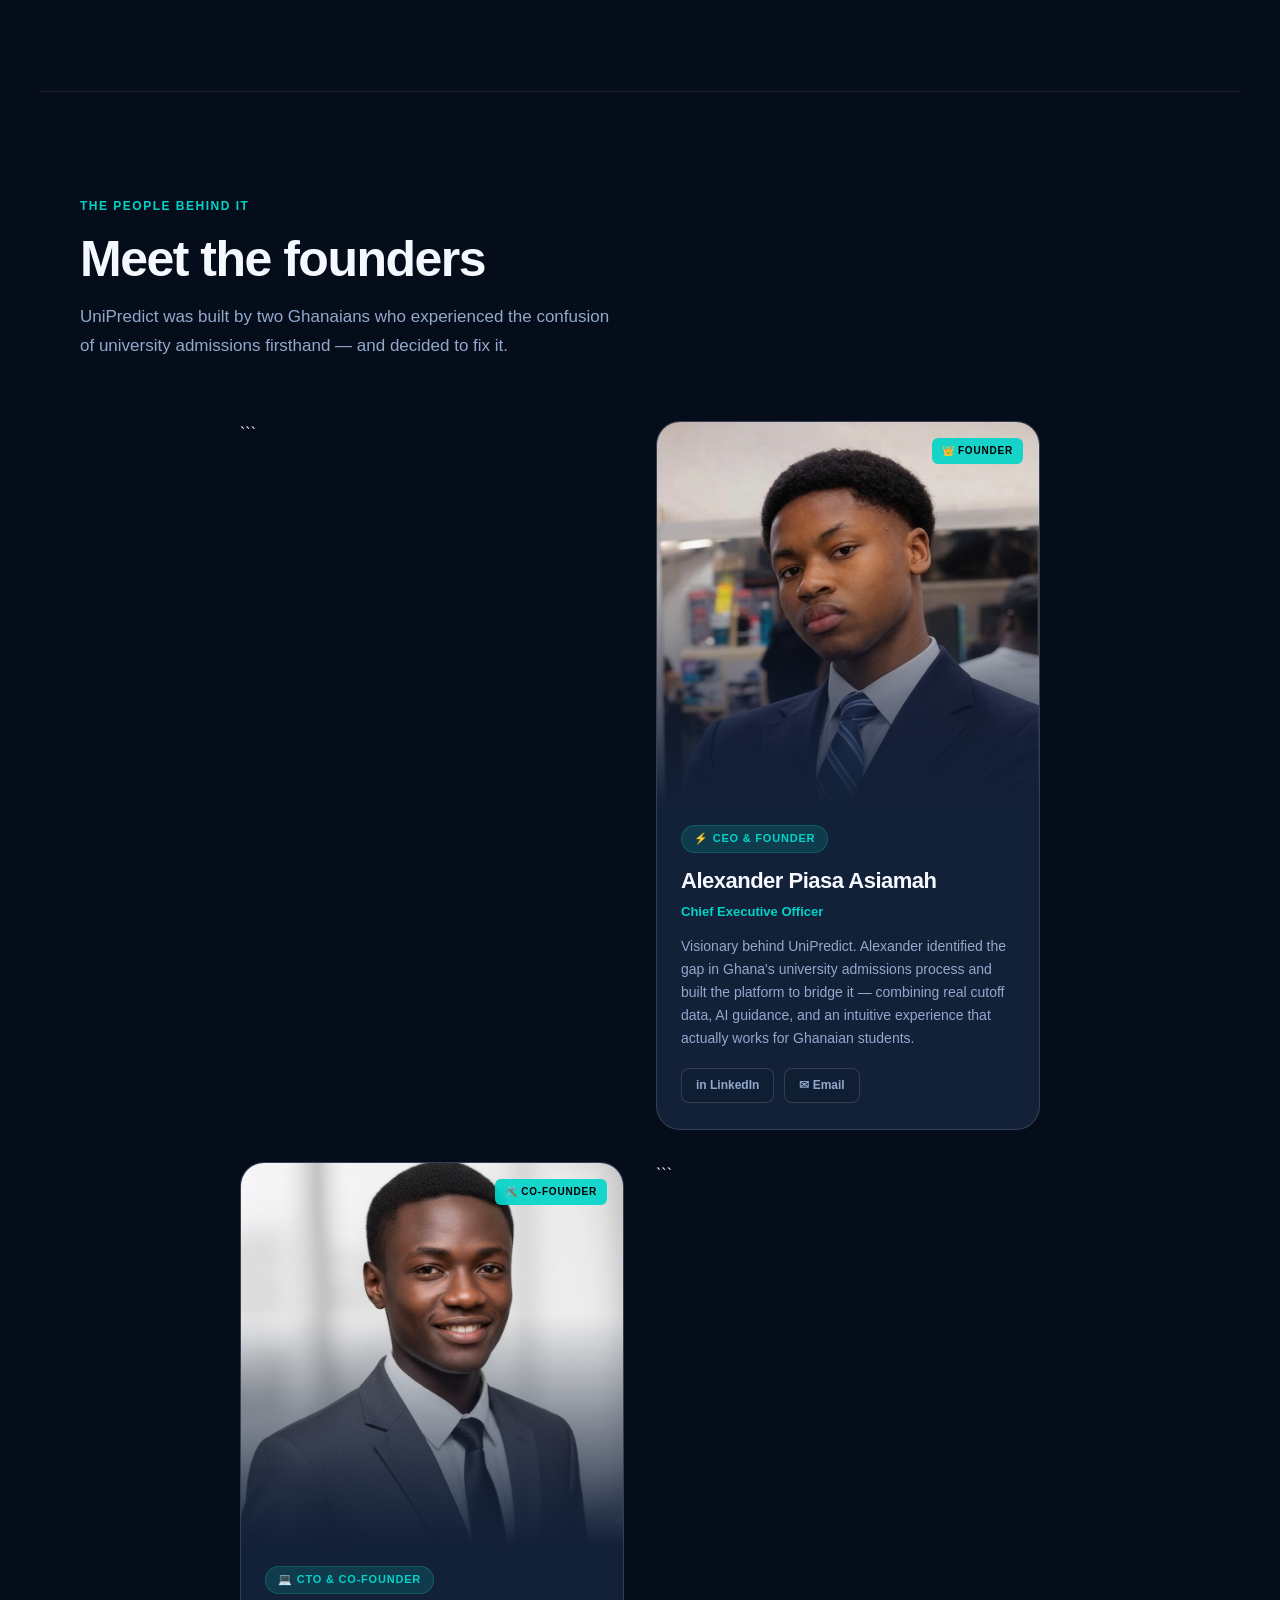
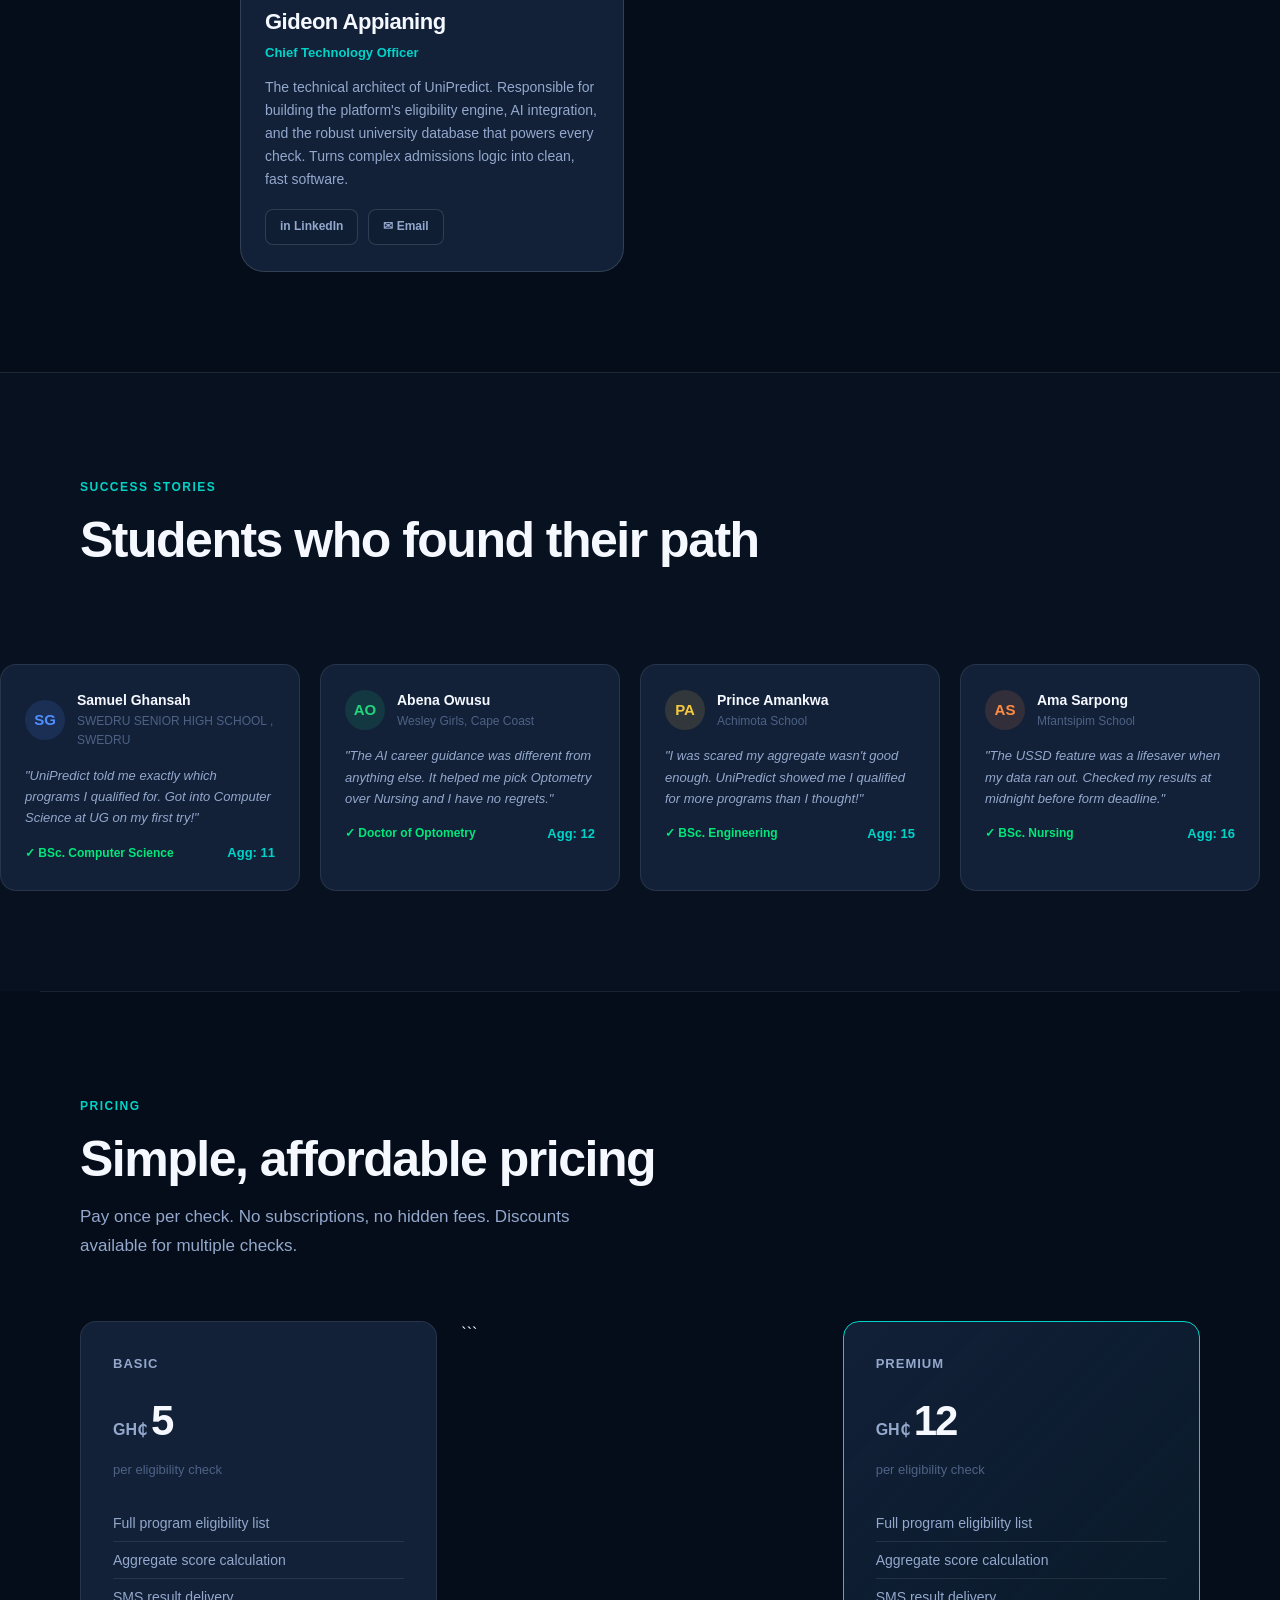
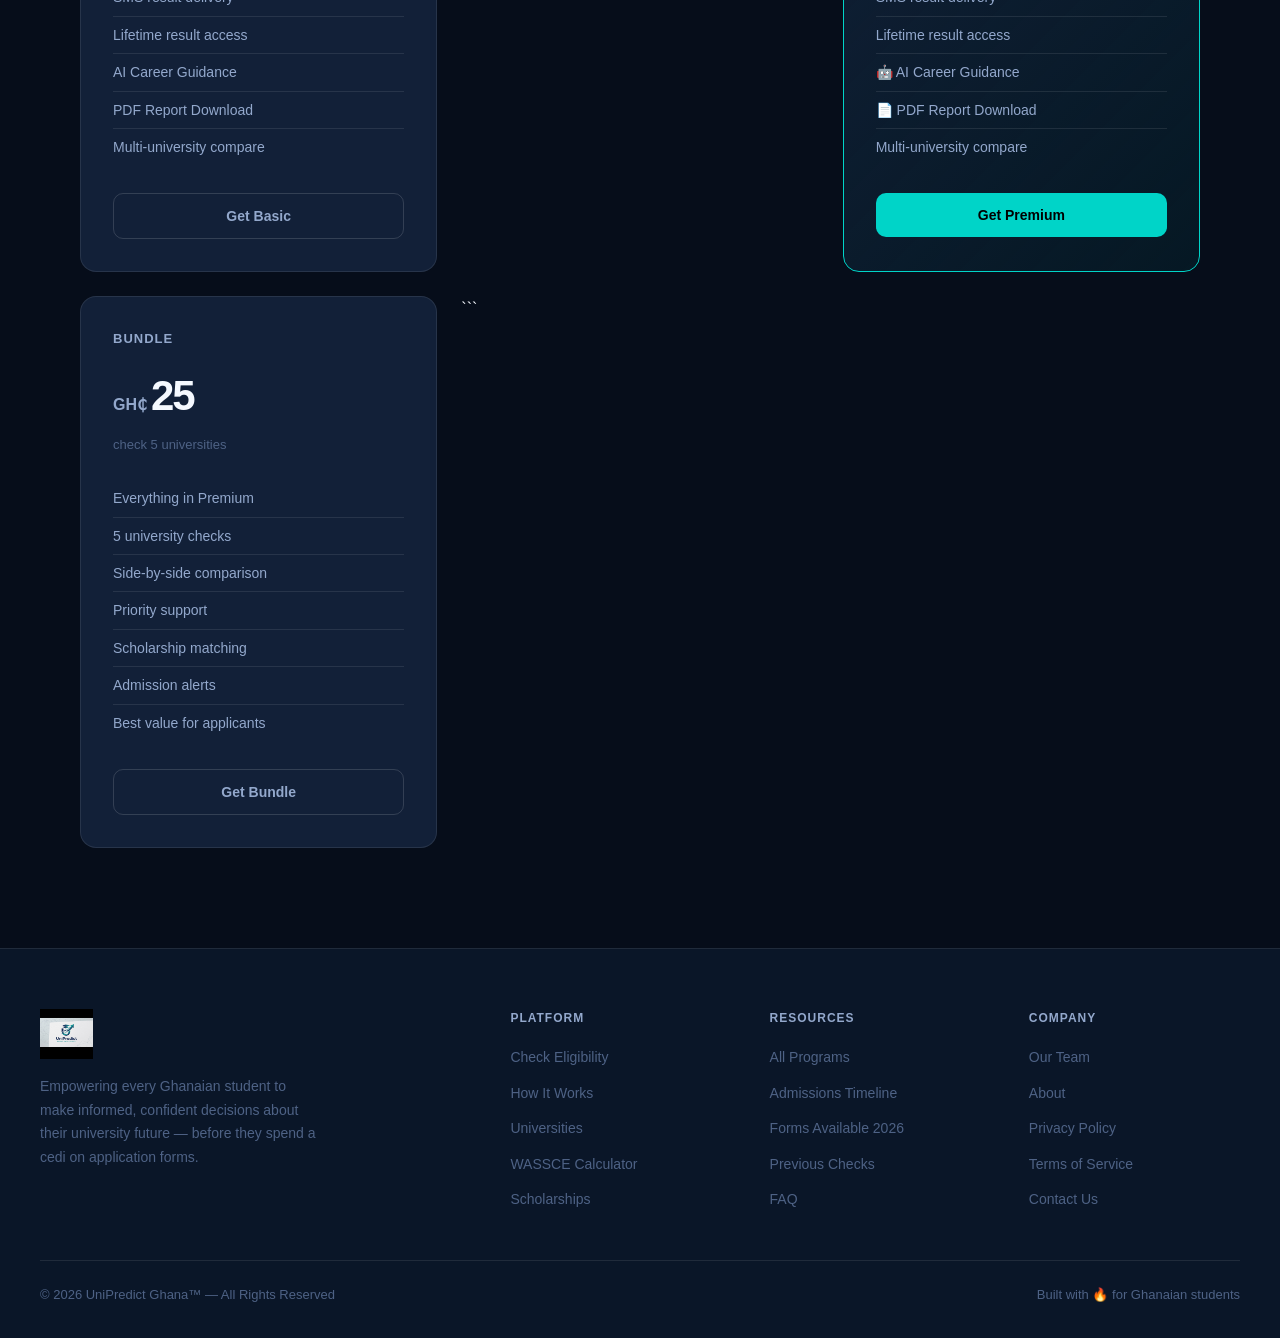
==== commit f4d9e4bb: "Update index.html" ====
--- a/index.html
+++ b/index.html
@@ -2449,6 +2449,7 @@
               <option value="">Grade</option>
               <option value="1">A1</option><option value="2">B2</option><option value="3">B3</option>
               <option value="4">C4</option><option value="5">C5</option><option value="6">C6</option>
+              <option value="7">D7</option><option value="8">E8</option><option value="9">F9</option>
             </select>
           </div>
         </div>
@@ -2459,6 +2460,7 @@
               <option value="">Grade</option>
               <option value="1">A1</option><option value="2">B2</option><option value="3">B3</option>
               <option value="4">C4</option><option value="5">C5</option><option value="6">C6</option>
+              <option value="7">D7</option><option value="8">E8</option><option value="9">F9</option>
             </select>
           </div>
         </div>
@@ -2469,6 +2471,7 @@
               <option value="">Grade</option>
               <option value="1">A1</option><option value="2">B2</option><option value="3">B3</option>
               <option value="4">C4</option><option value="5">C5</option><option value="6">C6</option>
+              <option value="7">D7</option><option value="8">E8</option><option value="9">F9</option>
             </select>
           </div>
         </div>
@@ -2611,7 +2614,7 @@
   </div>
   <div class="team-info">
     <div class="team-role-badge">⚡ CEO & Founder</div>
-    <div class="team-name">Alexander</div>
+    <div class="team-name">Alexander Piasa Asiamah</div>
     <div class="team-title">Chief Executive Officer</div>
     <p class="team-bio">
       Visionary behind UniPredict. Alexander identified the gap in Ghana's university admissions process and built the platform to bridge it — combining real cutoff data, AI guidance, and an intuitive experience that actually works for Ghanaian students.
